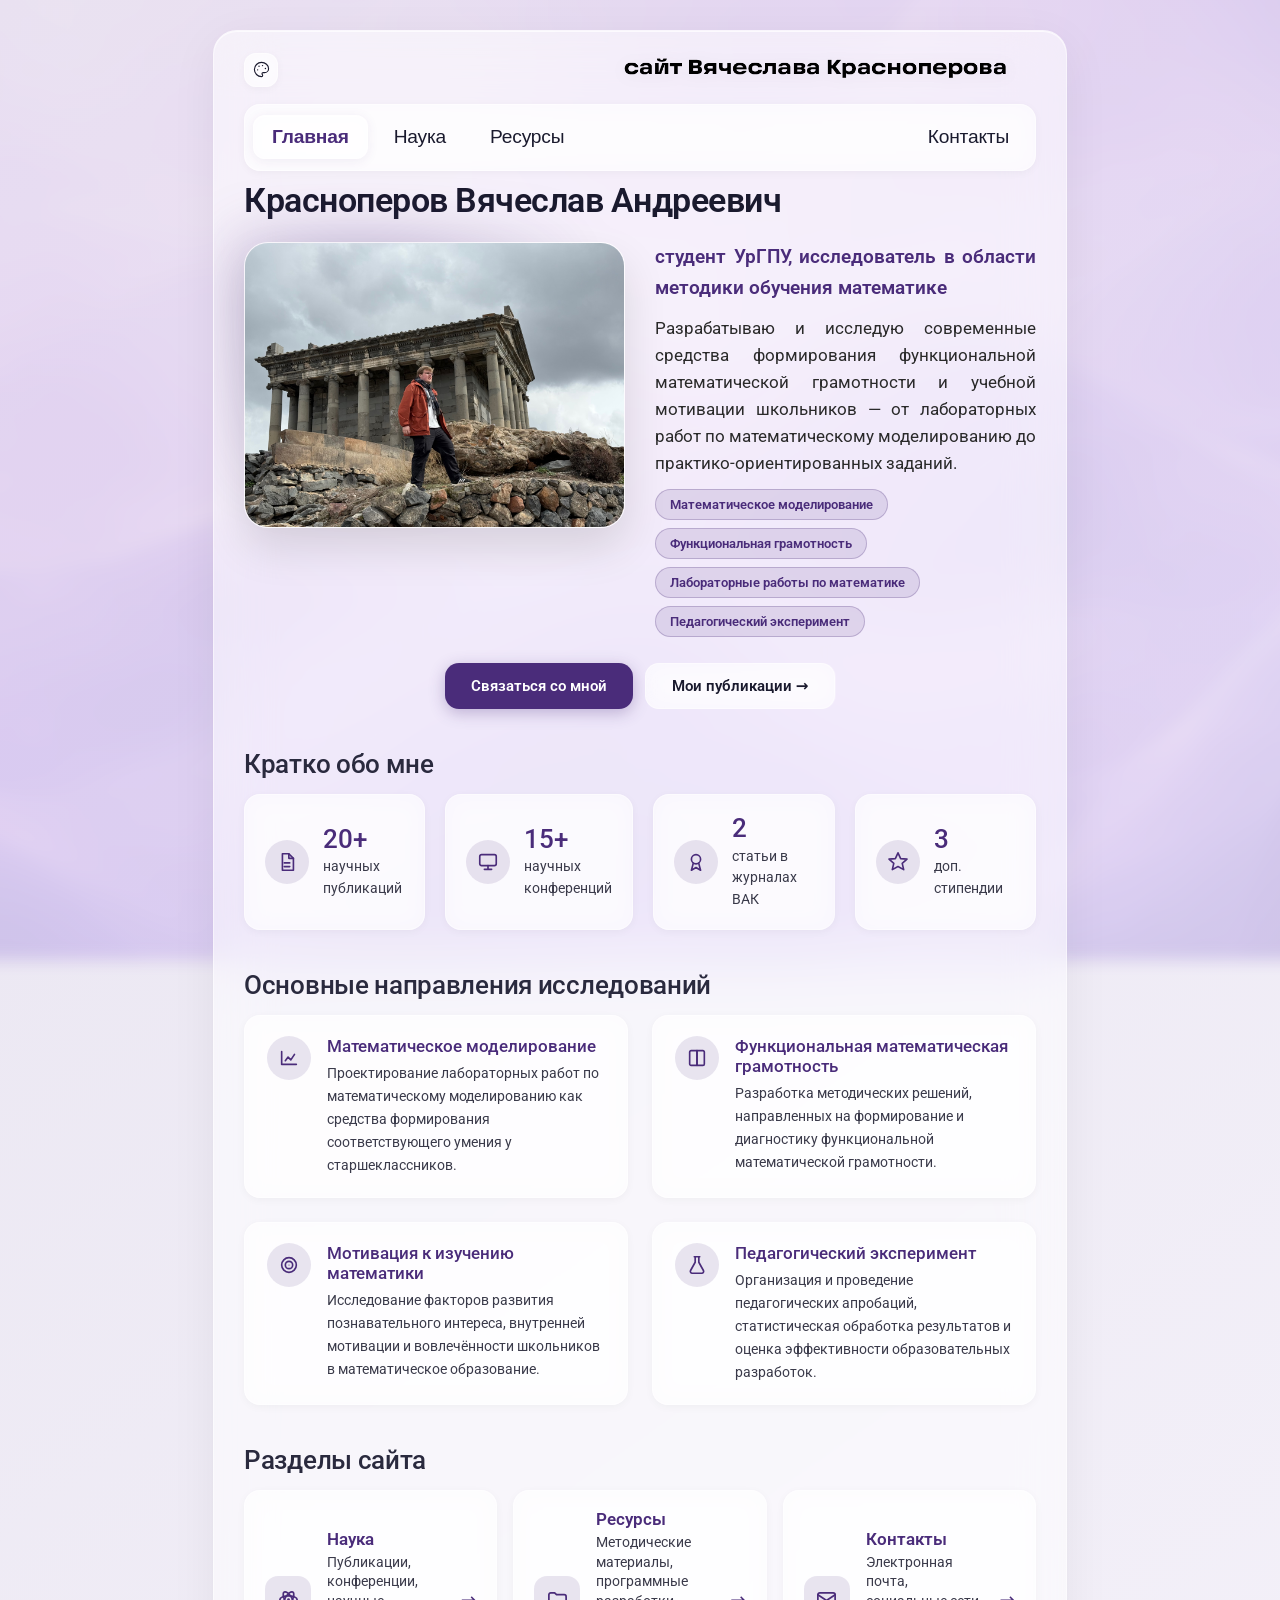
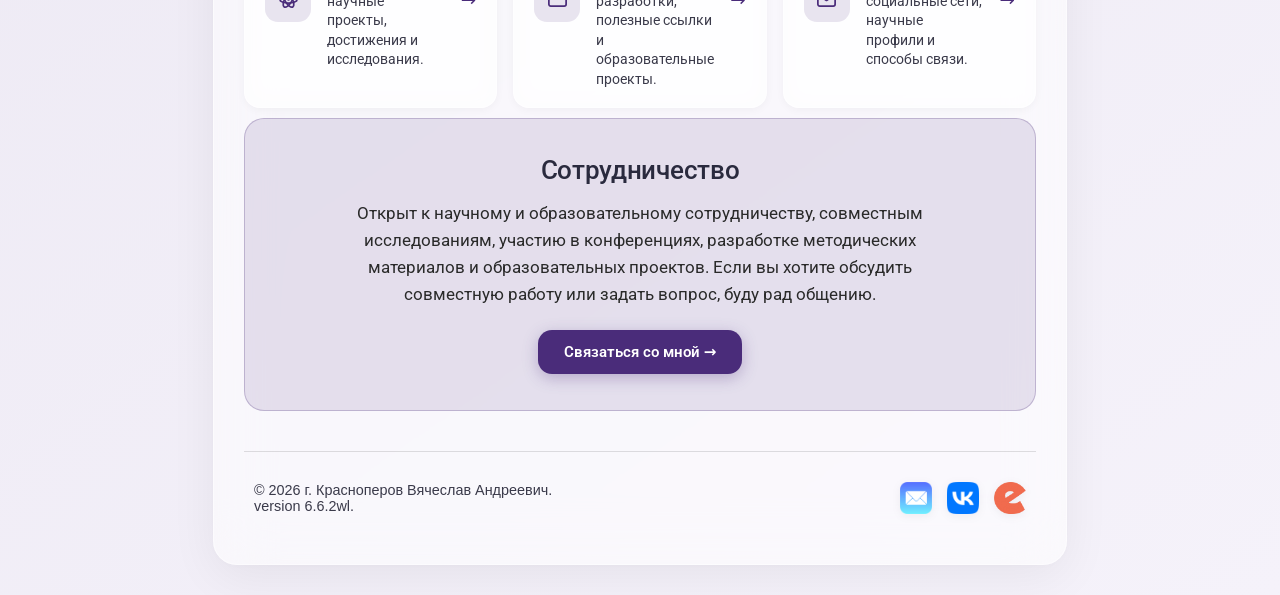
==== index.html @ c8840881 "v6.6.2wl. - realise" ====
<!DOCTYPE html>
<html lang="ru">
<script>
(function () {
    var color = localStorage.getItem('themeColor') || 'purple';
    var mode = localStorage.getItem('themeMode') || 'light';
    document.documentElement.classList.add('color-' + color);
    if (mode === 'dark') document.documentElement.classList.add('dark-theme');
})();
</script>
<head>
    <meta charset="utf-8">
    <meta name="viewport" content="width=device-width, initial-scale=1.0">
    <link rel="manifest" href="/manifest.json">
	<link rel="icon" href="assets/icons/favicon.ico" type="image/x-icon">
    <meta name="apple-mobile-web-app-capable" content="yes">
    <meta name="apple-mobile-web-app-status-bar-style" content="default">
    <meta name="apple-mobile-web-app-title" content="vk-uspu">
    <link rel="apple-touch-icon" href="assets/icons/apple-icon-180.png">
    <title>сайт Вячеслава Красноперова</title>
    <link href="https://fonts.googleapis.com/css2?family=Roboto:wght@400;700&display=swap" rel="stylesheet">
    <link rel="stylesheet" type="text/css" href="style.css" media="screen"/>
</head>
<body>

<div id="page">

    <header>
        <div class="header-top">
            <!-- ===== НОВЫЙ БЛОК theme-menu ===== -->
            <div class="theme-menu" id="themeMenu">
                <button type="button" class="theme-trigger" id="themeTrigger" aria-haspopup="true" aria-expanded="false" aria-label="Настройки темы оформления" title="Тема оформления">
                    <svg viewBox="0 0 24 24" fill="none" stroke="currentColor" stroke-width="1.6" stroke-linecap="round" stroke-linejoin="round">
                        <path d="M12 2C6.5 2 2 6.5 2 12s4.5 10 10 10c.926 0 1.648-.746 1.648-1.688 0-.437-.18-.835-.437-1.125-.29-.289-.438-.652-.438-1.125a1.64 1.64 0 0 1 1.668-1.668h1.996c3.051 0 5.555-2.503 5.555-5.554C21.965 6.012 17.461 2 12 2z"/>
                        <circle cx="13.5" cy="6.5" r="1" fill="currentColor" stroke="none"/>
                        <circle cx="17.5" cy="10.5" r="1" fill="currentColor" stroke="none"/>
                        <circle cx="8.5" cy="7.5" r="1" fill="currentColor" stroke="none"/>
                        <circle cx="6.5" cy="12.5" r="1" fill="currentColor" stroke="none"/>
                    </svg>
                </button>
                <div class="theme-panel" id="themePanel" role="group" aria-label="Выбор темы оформления">
                    <button type="button" class="theme-dot" data-color="purple" title="Фиолетовый" aria-label="Фиолетовый акцент"></button>
                    <button type="button" class="theme-dot" data-color="orange" title="Оранжевый" aria-label="Оранжевый акцент"></button>
                    <button type="button" class="theme-dot" data-color="ocean" title="Океан" aria-label="Акцент «Океан»"></button>
                    <button type="button" class="theme-dot" data-color="emerald" title="Изумруд" aria-label="Акцент «Изумруд»"></button>
                    <button type="button" class="theme-dot" data-color="rose" title="Роза" aria-label="Акцент «Роза»"></button>
                    <span class="theme-divider" aria-hidden="true"></span>
                    <button type="button" class="mode-toggle" id="modeToggle" title="Светлый / тёмный режим" aria-label="Переключить светлый или тёмный режим" aria-pressed="false">
                        <svg class="icon-sun" viewBox="0 0 24 24" fill="none" stroke="currentColor" stroke-width="2" stroke-linecap="round" stroke-linejoin="round"><circle cx="12" cy="12" r="4"/><path d="M12 2v2M12 20v2M4.93 4.93l1.41 1.41M17.66 17.66l1.41 1.41M2 12h2M20 12h2M6.34 17.66l-1.41 1.41M19.07 4.93l-1.41 1.41"/></svg>
                        <svg class="icon-moon" viewBox="0 0 24 24" fill="none" stroke="currentColor" stroke-width="2" stroke-linecap="round" stroke-linejoin="round"><path d="M21 12.79A9 9 0 1 1 11.21 3 7 7 0 0 0 21 12.79z"/></svg>
                    </button>
                </div>
            </div>
            <!-- ===== КОНЕЦ НОВОГО БЛОКА ===== -->
            <a href="index.html" class="logo">
                <img id="logo" src="assets/logos/logo-light.png" alt="сайт Вячеслава Красноперова">
            </a>
        </div>

        <nav aria-label="Основная навигация">
            <ul>
                <li class="active"><a href="index.html">Главная</a></li>
                <li><a href="science.html">Наука</a></li>
                <li><a href="resourses.html">Ресурсы</a></li>
                <li class="rght"><a href="contacts.html">Контакты</a></li>
            </ul>
        </nav>
    </header>

    <main id="content">

        <!-- ========== HERO ========== -->
        <section class="hero-section">
            <h1 class="hero-name">Красноперов Вячеслав Андреевич</h1>
            <div class="hero-image">
                <img src="assets/images/myphoto.jpg" alt="Вячеслав Красноперов" class="profile-photo"
                     width="1000" height="750" fetchpriority="high" decoding="async">
            </div>
            <div class="hero-info">
                <p class="hero-subtitle">
                    студент УрГПУ, исследователь в области методики обучения математике
                </p>
                <p>
                    Разрабатываю и исследую современные средства формирования
                    функциональной математической грамотности и учебной мотивации
                    школьников — от лабораторных работ по математическому
                    моделированию до практико-ориентированных заданий.
                </p>
                <div class="hero-tags">
                    <span class="hero-tag">Математическое моделирование</span>
                    <span class="hero-tag">Функциональная грамотность</span>
                    <span class="hero-tag">Лабораторные работы по математике</span>
                    <span class="hero-tag">Педагогический эксперимент</span>
                </div>
            </div>
            <div class="hero-cta">
                <a href="contacts.html" class="btn-primary">Связаться со мной</a>
                <a href="science.html" class="btn-secondary">Мои публикации →</a>
            </div>
        </section>

        <!-- ========== СТАТИСТИКА ========== -->
        <section>
            <h2>Кратко обо мне</h2>
            <div class="stats-grid">
                <div class="contact-card">
                    <div class="contact-info">
                        <span class="icon-badge" aria-hidden="true">
                            <svg viewBox="0 0 24 24" fill="none" stroke="currentColor" stroke-width="1.8" stroke-linecap="round" stroke-linejoin="round"><path d="M7 3h7l5 5v13H7z"/><path d="M14 3v5h5"/><path d="M9 13h6M9 17h6"/></svg>
                        </span>
                        <span class="stat-text">
                            <h3>20+</h3>
                            <p>научных публикаций</p>
                        </span>
                    </div>
                </div>
                <div class="contact-card">
                    <div class="contact-info">
                        <span class="icon-badge" aria-hidden="true">
                            <svg viewBox="0 0 24 24" fill="none" stroke="currentColor" stroke-width="1.8" stroke-linecap="round" stroke-linejoin="round"><rect x="3" y="4" width="18" height="12" rx="2"/><path d="M8 20h8M12 16v4"/></svg>
                        </span>
                        <span class="stat-text">
                            <h3>15+</h3>
                            <p>научных конференций</p>
                        </span>
                    </div>
                </div>
                <div class="contact-card">
                    <div class="contact-info">
                        <span class="icon-badge" aria-hidden="true">
                            <svg viewBox="0 0 24 24" fill="none" stroke="currentColor" stroke-width="1.8" stroke-linecap="round" stroke-linejoin="round"><circle cx="12" cy="9" r="5"/><path d="M9 13.5 7 21l5-3 5 3-2-7.5"/></svg>
                        </span>
                        <span class="stat-text">
                            <h3>2</h3>
                            <p>статьи в журналах ВАК</p>
                        </span>
                    </div>
                </div>
                <div class="contact-card">
                    <div class="contact-info">
                        <span class="icon-badge" aria-hidden="true">
                            <svg viewBox="0 0 24 24" fill="none" stroke="currentColor" stroke-width="1.8" stroke-linecap="round" stroke-linejoin="round"><path d="M12 2l2.9 6.3 6.9.6-5.2 4.6 1.6 6.8L12 16.9 5.8 20.3l1.6-6.8L2.2 8.9l6.9-.6z"/></svg>
                        </span>
                        <span class="stat-text">
                            <h3>3</h3>
                            <p>доп. стипендии</p>
                        </span>
                    </div>
                </div>
            </div>
        </section>

        <!-- ========== ИССЛЕДОВАНИЯ ========== -->
        <section>
            <h2>Основные направления исследований</h2>
            <div class="research-grid">
                <div class="contact-card">
                    <span class="icon-badge" aria-hidden="true">
                        <svg viewBox="0 0 24 24" fill="none" stroke="currentColor" stroke-width="1.8" stroke-linecap="round" stroke-linejoin="round"><path d="M4 19V5M4 19h16"/><path d="M8 15l3-4 3 3 4-6"/></svg>
                    </span>
                    <div class="contact-info">
                        <h3>Математическое моделирование</h3>
                        <p>
                            Проектирование лабораторных работ по математическому моделированию
                            как средства формирования соответствующего умения
                            у старшеклассников.
                        </p>
                    </div>
                </div>
                <div class="contact-card">
                    <span class="icon-badge" aria-hidden="true">
                        <svg viewBox="0 0 24 24" fill="none" stroke="currentColor" stroke-width="1.8" stroke-linecap="round" stroke-linejoin="round"><path d="M4 5.5C4 4.7 4.7 4 5.5 4H12v16H5.5A1.5 1.5 0 0 1 4 18.5z"/><path d="M20 5.5c0-.8-.7-1.5-1.5-1.5H12v16h6.5c.8 0 1.5-.7 1.5-1.5z"/></svg>
                    </span>
                    <div class="contact-info">
                        <h3>Функциональная математическая грамотность</h3>
                        <p>
                            Разработка методических решений,
                            направленных на формирование и диагностику
                            функциональной математической грамотности.
                        </p>
                    </div>
                </div>
                <div class="contact-card">
                    <span class="icon-badge" aria-hidden="true">
                        <svg viewBox="0 0 24 24" fill="none" stroke="currentColor" stroke-width="1.8" stroke-linecap="round" stroke-linejoin="round"><circle cx="12" cy="12" r="8"/><circle cx="12" cy="12" r="4"/><circle cx="12" cy="12" r="0.6" fill="currentColor" stroke="none"/></svg>
                    </span>
                    <div class="contact-info">
                        <h3>Мотивация к изучению математики</h3>
                        <p>
                            Исследование факторов развития познавательного интереса,
                            внутренней мотивации и вовлечённости школьников
                            в математическое образование.
                        </p>
                    </div>
                </div>
                <div class="contact-card">
                    <span class="icon-badge" aria-hidden="true">
                        <svg viewBox="0 0 24 24" fill="none" stroke="currentColor" stroke-width="1.8" stroke-linecap="round" stroke-linejoin="round"><path d="M9 3h6M10 3v6l-5 9a2 2 0 0 0 1.8 3h10.4a2 2 0 0 0 1.8-3l-5-9V3"/></svg>
                    </span>
                    <div class="contact-info">
                        <h3>Педагогический эксперимент</h3>
                        <p>
                            Организация и проведение педагогических апробаций,
                            статистическая обработка результатов
                            и оценка эффективности образовательных разработок.
                        </p>
                    </div>
                </div>
            </div>
        </section>

        <!-- ========== РАЗДЕЛЫ САЙТА ========== -->
        <section>
            <h2>Разделы сайта</h2>
            <div class="pages-grid">
                <a href="science.html" class="page-tile">
                    <span class="page-tile-icon" aria-hidden="true">
                        <svg viewBox="0 0 24 24" fill="none" stroke="currentColor" stroke-width="1.8" stroke-linecap="round" stroke-linejoin="round"><circle cx="12" cy="12" r="1.4" fill="currentColor" stroke="none"/><ellipse cx="12" cy="12" rx="9" ry="3.8"/><ellipse cx="12" cy="12" rx="9" ry="3.8" transform="rotate(60 12 12)"/><ellipse cx="12" cy="12" rx="9" ry="3.8" transform="rotate(120 12 12)"/></svg>
                    </span>
                    <span class="page-tile-text">
                        <span class="page-tile-title">Наука</span>
                        <span class="page-tile-desc">Публикации, конференции, научные проекты, достижения и исследования.</span>
                    </span>
                    <span class="page-tile-arrow" aria-hidden="true">→</span>
                </a>
                <a href="resourses.html" class="page-tile">
                    <span class="page-tile-icon" aria-hidden="true">
                        <svg viewBox="0 0 24 24" fill="none" stroke="currentColor" stroke-width="1.8" stroke-linecap="round" stroke-linejoin="round"><path d="M3 7a2 2 0 0 1 2-2h4l2 2h8a2 2 0 0 1 2 2v8a2 2 0 0 1-2 2H5a2 2 0 0 1-2-2z"/></svg>
                    </span>
                    <span class="page-tile-text">
                        <span class="page-tile-title">Ресурсы</span>
                        <span class="page-tile-desc">Методические материалы, программные разработки, полезные ссылки и образовательные проекты.</span>
                    </span>
                    <span class="page-tile-arrow" aria-hidden="true">→</span>
                </a>
                <a href="contacts.html" class="page-tile">
                    <span class="page-tile-icon" aria-hidden="true">
                        <svg viewBox="0 0 24 24" fill="none" stroke="currentColor" stroke-width="1.8" stroke-linecap="round" stroke-linejoin="round"><rect x="3" y="5" width="18" height="14" rx="2"/><path d="M3 7l9 6 9-6"/></svg>
                    </span>
                    <span class="page-tile-text">
                        <span class="page-tile-title">Контакты</span>
                        <span class="page-tile-desc">Электронная почта, социальные сети, научные профили и способы связи.</span>
                    </span>
                    <span class="page-tile-arrow" aria-hidden="true">→</span>
                </a>
            </div>
        </section>

        <!-- ========== СОТРУДНИЧЕСТВО ========== -->
        <section class="cta-band">
            <h2>Сотрудничество</h2>
            <p>
                Открыт к научному и образовательному сотрудничеству,
                совместным исследованиям, участию в конференциях,
                разработке методических материалов и образовательных проектов.
                Если вы хотите обсудить совместную работу или задать вопрос,
                буду рад общению.
            </p>
            <a href="contacts.html" class="btn-primary">Связаться со мной →</a>
        </section>

    </main>

    <footer>
        <div class="footer-content">
            <div class="copyright">
                © 2026 г. Красноперов Вячеслав Андреевич. <br>
				version 6.6.2wl.
            </div>
            <div class="social-links">
                <a href="mailto:vk.uspu@ya.ru" class="social-icon">
                    <img src="assets/logos/email-logo.png" alt="Email">
                </a>
                <a href="https://vk.com/gastin01" target="_blank" class="social-icon">
                    <img src="assets/logos/vk-logo.webp" alt="ВКонтакте">
                </a>
                <a href="https://elibrary.ru/author_profile.asp?authorid=1251425" target="_blank" class="social-icon">
                    <img src="assets/logos/elibrary-logo.png" alt="eLibrary">
                </a>
            </div>
        </div>
    </footer>

</div>

<script>
    if ('serviceWorker' in navigator) {
        navigator.serviceWorker.register('/sw.js');
    }
</script>

<script>
    // ===== ПЕРЕКЛЮЧЕНИЕ ТЕМЫ: цвет (5 акцентов) + режим (светлый/тёмный) =====
    (function() {
        const COLORS = ['purple', 'orange', 'ocean', 'emerald', 'rose'];

        const root = document.documentElement;
        const dots = document.querySelectorAll('.theme-dot');
        const modeToggle = document.getElementById('modeToggle');
        const logo = document.getElementById('logo');
        const menu = document.getElementById('themeMenu');
        const trigger = document.getElementById('themeTrigger');

        function applyColor(color) {
            if (!COLORS.includes(color)) color = 'purple';

            COLORS.forEach(c => root.classList.remove('color-' + c));
            root.classList.add('color-' + color);

            dots.forEach(dot => {
                const isActive = dot.dataset.color === color;
                dot.classList.toggle('active', isActive);
                dot.setAttribute('aria-pressed', isActive ? 'true' : 'false');
            });

            localStorage.setItem('themeColor', color);
        }

        function applyMode(mode) {
            const isDark = mode === 'dark';
            root.classList.toggle('dark-theme', isDark);

            if (modeToggle) {
                modeToggle.setAttribute('aria-pressed', isDark ? 'true' : 'false');
            }
            if (logo) {
                logo.src = isDark
    ? 'assets/logos/logo-dark.png'
    : 'assets/logos/logo-light.png';
            }

            localStorage.setItem('themeMode', mode);
        }

        const currentColor = localStorage.getItem('themeColor') || 'purple';
        const currentMode = localStorage.getItem('themeMode') || 'light';
        applyColor(currentColor);
        applyMode(currentMode);

        dots.forEach(dot => {
            dot.addEventListener('click', function() {
                applyColor(this.dataset.color);
            });
        });

        if (modeToggle) {
            modeToggle.addEventListener('click', function() {
                const isDark = root.classList.contains('dark-theme');
                applyMode(isDark ? 'light' : 'dark');
            });
        }

        // Открытие/закрытие меню тапом — на десктопе панель и так
        // раскрывается по наведению (см. CSS), это для сенсорных экранов
        if (menu && trigger) {
            trigger.addEventListener('click', function() {
                const isOpen = menu.classList.toggle('open');
                trigger.setAttribute('aria-expanded', isOpen ? 'true' : 'false');
            });

            document.addEventListener('click', function(e) {
                if (!menu.contains(e.target)) {
                    menu.classList.remove('open');
                    trigger.setAttribute('aria-expanded', 'false');
                }
            });

            // после выбора цвета или режима на тач-экране меню можно сразу закрыть
            menu.addEventListener('click', function(e) {
                if (e.target.closest('.theme-dot') || e.target.closest('.mode-toggle')) {
                    setTimeout(() => {
                        menu.classList.remove('open');
                        trigger.setAttribute('aria-expanded', 'false');
                    }, 150);
                }
            });
        }
    })();
</script>

</body>
</html>
---- style.css ----
/* ============================================================
   ПЕРЕМЕННЫЕ ТЕМЫ
   Архитектура: ЦВЕТ (акцент, класс html.color-*) и РЕЖИМ
   (светлый/тёмный, класс html.dark-theme) — два независимых
   переключателя. Любой цвет работает в обоих режимах:
   html.color-ocean            → Океан, светлый режим
   html.color-ocean.dark-theme → Океан, тёмный режим
   ============================================================ */

/* ---- база: светлый режим + нейтральные поверхности ---- */
:root {
    /* Фоны и поверхности (светлый режим) */
    --bg-body: linear-gradient(145deg, #e8e4f0, #f5f2fa);
    --bg-page: rgba(255, 255, 255, 0.55);
    --glass-white: rgba(255, 255, 255, 0.35);
    --glass-border: rgba(255, 255, 255, 0.45);
    --glass-shadow: 0 12px 48px rgba(0, 0, 0, 0.06), 0 2px 10px rgba(0, 0, 0, 0.02), inset 0 1px 0 rgba(255, 255, 255, 0.7);
	--card-bg: rgba(255,255,255,.55);
	--card-hover: rgba(255,255,255,.60);
	--table-row-hover: rgba(255,255,255,.42);
	--footer-border: rgba(0, 0, 0, 0.12);   /* тёмно-серая линия в светлой теме */

    /* Текст (светлый режим) */
    --text-primary: #1a1a2e;
    --text-secondary: #2a2a3e;
    --text-muted: #3a3a4a;
    --text-light: #2a2a2a;

    /* Тени (светлый режим) */
    --shadow-sm: 0 2px 8px rgba(0, 0, 0, 0.04);
    --shadow-md: 0 4px 20px rgba(0, 0, 0, 0.08);
    --shadow-lg: 0 8px 32px rgba(0, 0, 0, 0.12);

    /* Уведомления (светлый режим) */
    --notif-bg: rgba(255, 255, 255, 0.80);
    --notif-border: rgba(255, 255, 255, 0.50);
    --notif-text: #1a1a2e;
    --notif-text-muted: #3a3a4a;

    /* Кнопки (светлый режим) */
    --btn-bg: rgba(255, 255, 255, 0.20);
    --btn-border: rgba(255, 255, 255, 0.30);

    /* Цвет акцента по умолчанию (Фиолетовый, светлый режим) —
       перекрывается классами html.color-* ниже */
    --brand-color: #4a2c7a;
    --brand-color-rgb: 74, 44, 122;
    --brand-light: rgba(74, 44, 122, 0.12);
    --brand-hover: rgba(74, 44, 122, 0.20);
    --brand-border: rgba(74, 44, 122, 0.25);
    --btn-hover-bg: rgba(74, 44, 122, 0.12);

    /* ФОНОВЫЙ ПАТТЕРН — место под будущие изображения (см. описание
       в конце файла). Пока паттерна нет — просто обычный цвет/градиент,
       как и было. */
    --bg-pattern: none;
    --bg-pattern-opacity: 0;
}

/* ---- база: тёмный режим (поверхности, без цвета акцента —
   цвет теперь задаётся отдельно классами html.color-*.dark-theme) ---- */
html.dark-theme {
    --bg-body: linear-gradient(145deg, #2b2622, #40342c);
    --bg-page: rgba(28, 27, 30, 0.82);
    --glass-white: rgba(60, 58, 62, 0.55);
    --glass-border: rgba(255,255,255,.14);
    --glass-shadow: 0 12px 42px rgba(0,0,0,.45), 0 2px 10px rgba(0,0,0,.25), inset 0 1px 0 rgba(255,255,255,.05);
    --card-bg: rgba(255,255,255,.085);
    --card-hover: rgba(255,255,255,.15);
    --table-row-hover: rgba(255,255,255,.08);
    --text-primary: #f2ece5;
    --text-secondary: #ddd4ca;
    --text-muted: #b8aea5;
    --text-light: #e7dfd6;
    --shadow-sm: 0 2px 8px rgba(0,0,0,.28);
    --shadow-md: 0 4px 20px rgba(0,0,0,.35);
    --shadow-lg: 0 8px 32px rgba(0,0,0,.42);
    --notif-bg: rgba(42,38,34,.88);
    --notif-border: rgba(255,255,255,.14);
    --notif-text: #f2ece5;
    --notif-text-muted: #b8aea5;
    --btn-bg: rgba(255,255,255,.09);
    --btn-border: rgba(255,255,255,.14);
    /* цвет акцента по умолчанию для тёмного режима (Оранжевый) —
       перекрывается классами html.color-*.dark-theme ниже */
    --brand-color: #ff7514;
    --brand-color-rgb: 255,117,20;
    --brand-light: rgba(255,117,20,.12);
    --brand-hover: rgba(255,117,20,.22);
    --brand-border: rgba(255,117,20,.28);
    --btn-hover-bg: rgba(255,117,20,.20);

    /* ФОНОВЫЙ ПАТТЕРН ДЛЯ ТЁМНОГО РЕЖИМА — отдельная картинка на случай,
       если тёмный вариант паттерна должен отличаться от светлого
       (см. инструкцию в конце файла). Пока файла нет — просто фон. */
    --bg-pattern: none;
    --bg-pattern-opacity: 0;
}

/* ============================================================
   ЦВЕТА АКЦЕНТА — каждый работает и в светлом, и в тёмном режиме.
   Для тёмного режима берётся более яркий/светлый оттенок того же
   цвета (иначе он теряется на тёмном фоне), для светлого — более
   глубокий/приглушённый (иначе теряется на светлом фоне).
   ============================================================ */

/* ---- Фиолетовый ---- */
html.color-purple {
    --brand-color: #4a2c7a;
    --brand-color-rgb: 74, 44, 122;
    --brand-light: rgba(74, 44, 122, 0.12);
    --brand-hover: rgba(74, 44, 122, 0.20);
    --brand-border: rgba(74, 44, 122, 0.25);
    --btn-hover-bg: rgba(74, 44, 122, 0.12);
    --bg-body: linear-gradient(145deg, #e8e4f0, #f5f2fa);
	--bg-pattern: url('assets/patterns/pattern-purple.jpg');
    --bg-pattern-opacity: 0.2;
	}
html.color-purple.dark-theme {
    --brand-color: #a78bfa;
    --brand-color-rgb: 167, 139, 250;
    --brand-light: rgba(167, 139, 250, 0.14);
    --brand-hover: rgba(167, 139, 250, 0.24);
    --brand-border: rgba(167, 139, 250, 0.30);
    --btn-hover-bg: rgba(167, 139, 250, 0.18);
    --bg-body: linear-gradient(145deg, #221c2e, #332a44);
}

/* ---- Оранжевый ---- */
html.color-orange {
    --brand-color: #c1560a;
    --brand-color-rgb: 193, 86, 10;
    --brand-light: rgba(193, 86, 10, 0.12);
    --brand-hover: rgba(193, 86, 10, 0.20);
    --brand-border: rgba(193, 86, 10, 0.25);
    --btn-hover-bg: rgba(193, 86, 10, 0.12);
    --bg-body: linear-gradient(145deg, #f5e6d8, #fbf3ea);
	--bg-pattern: url('assets/patterns/pattern-orange.jpg');
    --bg-pattern-opacity: 0.4;
}
html.color-orange.dark-theme {
    --brand-color: #ff7514;
    --brand-color-rgb: 255, 117, 20;
    --brand-light: rgba(255, 117, 20, 0.12);
    --brand-hover: rgba(255, 117, 20, 0.22);
    --brand-border: rgba(255, 117, 20, 0.28);
    --btn-hover-bg: rgba(255, 117, 20, 0.20);
    --bg-body: linear-gradient(145deg, #2b2622, #40342c);
}

/* ---- Океан (сине-бирюзовый) ---- */
html.color-ocean {
    --brand-color: #146c94;
    --brand-color-rgb: 20, 108, 148;
    --brand-light: rgba(20, 108, 148, 0.12);
    --brand-hover: rgba(20, 108, 148, 0.20);
    --brand-border: rgba(20, 108, 148, 0.25);
    --btn-hover-bg: rgba(20, 108, 148, 0.12);
    --bg-body: linear-gradient(145deg, #dbe9f0, #eef6f9);
	--bg-pattern: url('assets/patterns/pattern-ocean.jpg');
    --bg-pattern-opacity: 0.3;
	}
html.color-ocean.dark-theme {
    --brand-color: #5ec8e8;
    --brand-color-rgb: 94, 200, 232;
    --brand-light: rgba(94, 200, 232, 0.14);
    --brand-hover: rgba(94, 200, 232, 0.24);
    --brand-border: rgba(94, 200, 232, 0.30);
    --btn-hover-bg: rgba(94, 200, 232, 0.18);
    --bg-body: linear-gradient(145deg, #16232c, #1f3541);
}

/* ---- Изумруд (зелёный) ---- */
html.color-emerald {
    --brand-color: #1c7c54;
    --brand-color-rgb: 28, 124, 84;
    --brand-light: rgba(28, 124, 84, 0.12);
    --brand-hover: rgba(28, 124, 84, 0.20);
    --brand-border: rgba(28, 124, 84, 0.25);
    --btn-hover-bg: rgba(28, 124, 84, 0.12);
    --bg-body: linear-gradient(145deg, #dcf0e4, #eef9f2);
	--bg-pattern: url('assets/patterns/pattern-emerald.jpg');
    --bg-pattern-opacity: 0.5;
	}
html.color-emerald.dark-theme {
    --brand-color: #4fd48a;
    --brand-color-rgb: 79, 212, 138;
    --brand-light: rgba(79, 212, 138, 0.14);
    --brand-hover: rgba(79, 212, 138, 0.24);
    --brand-border: rgba(79, 212, 138, 0.30);
    --btn-hover-bg: rgba(79, 212, 138, 0.18);
    --bg-body: linear-gradient(145deg, #16241d, #1f3527);
}

/* ---- Роза (бордово-розовый) ---- */
html.color-rose {
    --brand-color: #b0335c;
    --brand-color-rgb: 176, 51, 92;
    --brand-light: rgba(176, 51, 92, 0.12);
    --brand-hover: rgba(176, 51, 92, 0.20);
    --brand-border: rgba(176, 51, 92, 0.25);
    --btn-hover-bg: rgba(176, 51, 92, 0.12);
    --bg-body: linear-gradient(145deg, #f3dde6, #faeef2);
	--bg-pattern: url('assets/patterns/pattern-rose.jpg');
    --bg-pattern-opacity: 0.4;
	}
html.color-rose.dark-theme {
    --brand-color: #f2789a;
    --brand-color-rgb: 242, 120, 154;
    --brand-light: rgba(242, 120, 154, 0.14);
    --brand-hover: rgba(242, 120, 154, 0.24);
    --brand-border: rgba(242, 120, 154, 0.30);
    --btn-hover-bg: rgba(242, 120, 154, 0.18);
    --bg-body: linear-gradient(145deg, #2a1c24, #3d2733);
}

/* ============================================================
   ОБЩИЕ СБРОСЫ И БАЗОВЫЕ СТИЛИ
   ============================================================ */
* {
    margin: 0;
    padding: 0;
    box-sizing: border-box;
    -webkit-tap-highlight-color: transparent;
}

html {
    -webkit-text-size-adjust: 100%;
    text-size-adjust: 100%;
}

html, body {
    overflow-x: hidden;
    max-width: 100%;
}

img, svg {
    max-width: 100%;
    height: auto;
}

a, button, input, select {
    touch-action: manipulation;
}

body {
    min-height: 100vh;
    display: flex;
    justify-content: center;
    align-items: flex-start;
    padding: 30px;
    padding-left: max(30px, env(safe-area-inset-left));
    padding-right: max(30px, env(safe-area-inset-right));
    padding-bottom: max(30px, env(safe-area-inset-bottom));
    background: var(--bg-body);
    font-family: 'Segoe UI', Roboto, system-ui, -apple-system, sans-serif;
    color: var(--text-primary);
    position: relative;
    transition: background 0.3s ease, color 0.3s ease;
}

/* ============================================================
   МЕСТО ПОД РАЗМЫТЫЕ ФОНОВЫЕ ПАТТЕРНЫ
   Пока файлов нет — --bg-pattern: none и opacity: 0, поэтому виден
   только обычный градиент var(--bg-body), как сейчас. Как только
   появятся картинки — см. инструкцию и рекомендуемое разрешение
   в самом низу этого файла.
   ============================================================ */
body::before {
    content: "";
    position: fixed;
    inset: -60px;                 /* больше вьюпорта, чтобы блюр не оставлял жёсткий край */
    z-index: -1;
    background-image: var(--bg-pattern);
    background-size: cover;
    background-position: center;
    background-repeat: no-repeat;
    filter: blur(8px);        /* было 18px, до этого 40px — по вашей просьбе ещё резче */
    opacity: var(--bg-pattern-opacity);
    transition: opacity 0.4s ease;
    pointer-events: none;
}

/* На тач-устройствах без реального ховера убираем "залипающие"
   hover-эффекты (transform/scale), которые остаются висеть после тапа */
@media (hover: none) {
    .achievements-list li:hover,
    .numbered-list li:hover,
    .achievements-list ul li:hover,
    .contact-item:hover,
    .contact-card:hover,
    .stats-grid .contact-card:hover,
    .research-grid .contact-card:hover,
    .page-tile:hover,
    .btn-primary:hover,
    .btn-secondary:hover {
        transform: none !important;
    }
}

/* ============================================================
   ОСНОВНОЙ КОНТЕЙНЕР
   ============================================================ */
#page {
    width: 70%;
    max-width: 1200px;
    margin: 0 auto;
    background: var(--bg-page);
    backdrop-filter: blur(28px) saturate(1.1);
    -webkit-backdrop-filter: blur(28px) saturate(1.1);
    border-radius: 24px;
    border: 1px solid var(--glass-border);
    box-shadow: var(--glass-shadow);
    padding: 0 30px 30px 30px;
    transition: all 0.3s ease;
    overflow: hidden;
}

/* ============================================================
   ШАПКА И ПЕРЕКЛЮЧАТЕЛЬ ТЕМЫ
   ============================================================ */
header {
    background: transparent;
    padding: 10px 0 0 0;
}

.header-top {
    display: flex;
    justify-content: space-between;
    align-items: center;
    margin-bottom: 10px;
}

.logo {
    display: block;
    padding: 10px 0;
    background: transparent;
}

.logo img {
    width: 400px;
    height: auto;
    margin-right: 20px;
    filter: drop-shadow(0 2px 8px rgba(0,0,0,0.05));
    transition: filter 0.3s ease;
}

.dark-theme .logo img {
    filter: drop-shadow(0 2px 8px rgba(0,0,0,0.3));
}

/* ===== ПЕРЕКЛЮЧАТЕЛЬ ТЕМЫ: раскрывающееся меню =====
   Кнопка-триггер всегда на виду; панель с точками цвета и
   режимом появляется по наведению (десктоп) или по тапу
   (сенсорные экраны — открытие/закрытие через класс .open,
   см. JS) и скрывается, когда курсор/фокус уходит. */
.theme-menu {
    position: relative;
    /* фиксированный размер по кнопке — соседние элементы (лого) не должны
       "прыгать", когда панель раскрывается поверх кнопки */
    width: 34px;
    height: 34px;
    flex-shrink: 0;
}

.theme-trigger {
    -webkit-appearance: none;
    appearance: none;
    position: absolute;
    top: 0;
    left: 0;
    z-index: 2;
    overflow: hidden;
    width: 34px;
    height: 34px;
    border-radius: 12px;                 /* как у элементов сайта — не "таблетка" */
    border: 1px solid var(--glass-border);
    background: var(--card-bg);
    backdrop-filter: blur(12px) saturate(1.1);
    -webkit-backdrop-filter: blur(12px) saturate(1.1);
    box-shadow: var(--shadow-sm);
    color: var(--text-primary);
    display: flex;
    align-items: center;
    justify-content: center;
    padding: 0;
    margin: 0;
    cursor: pointer;
    transition: background 0.25s ease, box-shadow 0.2s ease, opacity 0.15s ease;
}

.theme-trigger svg {
    position: relative;
    z-index: 1;
    width: 17px;
    height: 17px;
}

.theme-trigger:hover {
    background: var(--brand-light);
    box-shadow: 0 4px 14px rgba(var(--brand-color-rgb), 0.18);
}

.theme-trigger:focus-visible {
    outline: 2px solid var(--text-primary);
    outline-offset: 2px;
}

/* при раскрытии панели кнопка прячется — панель появляется как бы
   "вместо" неё, разворачиваясь вбок (вправо), а не выпадая вниз */
.theme-menu:hover .theme-trigger,
.theme-menu:focus-within .theme-trigger,
.theme-menu.open .theme-trigger {
    opacity: 0;
    pointer-events: none;
}

.theme-panel {
    position: absolute;
    top: 0;
    left: 0;
    display: flex;
    align-items: center;
    gap: 7px;
    background: var(--card-bg);
    backdrop-filter: blur(16px) saturate(1.2);
    -webkit-backdrop-filter: blur(16px) saturate(1.2);
    border: 1px solid var(--glass-border);
    border-radius: 16px;                 /* тот же радиус, что у nav/карточек */
    padding: 8px 10px;
    box-shadow: var(--shadow-md);
    z-index: 50;
    opacity: 0;
    visibility: hidden;
    transform-origin: left center;
    transform: scaleX(0.6);
    transition: opacity 0.2s ease, transform 0.22s cubic-bezier(0.2, 0.8, 0.3, 1), visibility 0.2s;
}

.theme-menu:hover .theme-panel,
.theme-menu:focus-within .theme-panel,
.theme-menu.open .theme-panel {
    opacity: 1;
    visibility: visible;
    transform: scaleX(1);
}

.theme-dot {
    -webkit-appearance: none;
    appearance: none;
    position: relative;
    overflow: hidden;
    width: 20px;
    height: 20px;
    border-radius: 50%;
    border: 2px solid rgba(255, 255, 255, 0.6);
    box-shadow: 0 2px 5px rgba(0, 0, 0, 0.18);
    padding: 0;
    margin: 0;
    cursor: pointer;
    flex-shrink: 0;
    transition: transform 0.2s ease, border-color 0.2s ease;
}

/* стеклянный блик поверх заливки — тот же приём Liquid Glass,
   что и на остальных поверхностях сайта */
.theme-dot::after {
    content: "";
    position: absolute;
    inset: 0;
    background: linear-gradient(135deg, rgba(255, 255, 255, 0.65) 0%, rgba(255, 255, 255, 0.08) 45%, rgba(0, 0, 0, 0.12) 100%);
    pointer-events: none;
}

.theme-dot:hover {
    transform: scale(1.18);
}

.theme-dot:focus-visible {
    outline: 2px solid var(--text-primary);
    outline-offset: 2px;
}

.theme-dot.active {
    border-color: var(--text-primary);
    transform: scale(1.15);
}

/* точки красятся в "дневной" (светлый) оттенок цвета — это цвет выбора,
   а не текущий активный акцент, поэтому не зависит от режима */
.theme-dot[data-color="purple"]  { background: #4a2c7a; }
.theme-dot[data-color="orange"]  { background: #c1560a; }
.theme-dot[data-color="ocean"]   { background: #146c94; }
.theme-dot[data-color="emerald"] { background: #1c7c54; }
.theme-dot[data-color="rose"]    { background: #b0335c; }

/* разделитель между цветами и переключателем режима */
.theme-divider {
    width: 1px;
    height: 18px;
    background: var(--glass-border);
    margin: 0 1px;
    flex-shrink: 0;
}

/* кнопка светлый/тёмный режим — рядом с точками цвета */
.mode-toggle {
    -webkit-appearance: none;
    appearance: none;
    position: relative;
    overflow: hidden;
    width: 26px;
    height: 26px;
    border-radius: 50%;
    border: 1px solid var(--btn-border);
    background: var(--card-bg);
    color: var(--text-primary);
    display: flex;
    align-items: center;
    justify-content: center;
    padding: 0;
    margin: 0;
    cursor: pointer;
    flex-shrink: 0;
    transition: transform 0.2s ease, background 0.2s ease;
}

.mode-toggle::after {
    content: "";
    position: absolute;
    inset: 0;
    background: linear-gradient(135deg, rgba(255, 255, 255, 0.5) 0%, rgba(255, 255, 255, 0.04) 50%, rgba(0, 0, 0, 0.08) 100%);
    pointer-events: none;
}

.mode-toggle:hover {
    transform: scale(1.1);
}

.mode-toggle:focus-visible {
    outline: 2px solid var(--text-primary);
    outline-offset: 2px;
}

.mode-toggle svg {
    position: relative;
    z-index: 1;
    width: 14px;
    height: 14px;
}

/* по умолчанию (светлый режим) показываем "луну" — намёк, во что переключит клик */
.mode-toggle .icon-sun  { display: none; }
.mode-toggle .icon-moon { display: block; }

/* в тёмном режиме — наоборот, показываем "солнце" */
html.dark-theme .mode-toggle .icon-sun  { display: block; }
html.dark-theme .mode-toggle .icon-moon { display: none; }

/* ============================================================
   НАВИГАЦИЯ
   ============================================================ */
nav {
    clear: both;
    margin-top: -5px;
    background: var(--card-bg);
    backdrop-filter: blur(12px) saturate(1.1);
    -webkit-backdrop-filter: blur(12px) saturate(1.1);
    border-radius: 16px;
    border: 1px solid var(--glass-border);
    box-shadow: var(--shadow-sm);
    padding: 0 8px;
}

nav ul {
    list-style: none;
    margin: 0;
    padding: 0;
    height: 65px;
    display: flex;
    align-items: center;
    gap: 8px;
}

nav li {
    margin: 0;
    font-family: 'Segoe UI', Arial, sans-serif;
    font-weight: 500;
}

nav li.rght {
    margin-left: auto !important;
}

nav li a {
    display: inline-block;
    padding: 10px 18px;
    text-decoration: none;
    color: var(--text-primary);
    background: transparent;
    border-radius: 12px;
    font-weight: 500;
    transition: all 0.25s ease;
    font-size: 1.2rem;
    letter-spacing: -0.2px;
}

nav li a:hover {
    background: var(--brand-light);
    backdrop-filter: blur(4px);
    -webkit-backdrop-filter: blur(4px);
    color: var(--brand-color);
    box-shadow: 0 2px 8px rgba(var(--brand-color-rgb), 0.06);
}

nav li.active a {
    background: rgba(255, 255, 255, 0.25);
    backdrop-filter: blur(10px);
    -webkit-backdrop-filter: blur(10px);
    color: var(--brand-color);
    border: 1px solid rgba(255, 255, 255, 0.45);
    box-shadow: 0 2px 12px rgba(var(--brand-color-rgb), 0.08), inset 0 1px 0 rgba(255, 255, 255, 0.6);
    font-weight: 600;
}

.dark-theme nav li.active a {
    background: rgba(255, 255, 255, 0.06);
    border-color: rgba(255, 255, 255, 0.08);
    box-shadow: 0 2px 8px rgba(0, 0, 0, 0.2), inset 0 1px 0 rgba(255, 255, 255, 0.03);
    color: var(--brand-color);
    font-weight: 600;
}

nav li.active a:hover {
    background: rgba(255, 255, 255, 0.35);
    backdrop-filter: blur(14px);
    -webkit-backdrop-filter: blur(14px);
    box-shadow: 0 2px 16px rgba(var(--brand-color-rgb), 0.12);
}

.dark-theme nav li.active a:hover {
    background: rgba(255, 255, 255, 0.10);
    box-shadow: 0 2px 12px rgba(0, 0, 0, 0.3);
}

/* ============================================================
   КОНТЕНТ (общие стили)
   ============================================================ */
#content {
    padding: 10px 0 0 0;
}

main h1 {
    font-size: 2rem;
    margin: 20px 0 15px;
    color: var(--text-primary);
    font-weight: 600;
    letter-spacing: -0.5px;
}

main h2 {
    font-size: 1.6rem;
    margin: 30px 0 15px;
    color: var(--text-secondary);
    font-weight: 500;
    letter-spacing: -0.3px;
}

main h3 {
    font-size: 1.3rem;
    margin: 25px 0 10px;
    color: var(--text-secondary);
    font-weight: 500;
    text-align: left;
}

main p {
    margin: 0 0 15px;
    text-align: justify;
    line-height: 1.6;
    font-size: 1.05rem;
    color: var(--text-light);
}

main a {
    color: var(--brand-color);
    text-decoration: none;
    border-bottom: 1px dashed rgba(var(--brand-color-rgb), 0.3);
    transition: all 0.2s ease;
}

main a:hover {
    color: color-mix(in srgb, var(--brand-color) 80%, black);
    border-bottom-style: solid;
    border-color: var(--brand-color);
}

.dark-theme main a:hover {
    color: color-mix(in srgb, var(--brand-color) 80%, white);
}

/* ============================================================
   ФОТОГРАФИЯ ПРОФИЛЯ (общая, но используется в hero)
   ============================================================ */
.profile-photo {
    float: left;
    width: 40%;
    height: auto;
    margin: 0 20px 15px 0;
    border-radius: 16px;
    box-shadow: 0 8px 24px rgba(0, 0, 0, 0.08);
    border: 1px solid rgba(255, 255, 255, 0.4);
    transition: border-color 0.3s ease;
}

.dark-theme .profile-photo {
    border-color: rgba(255, 255, 255, 0.1);
    box-shadow: 0 8px 24px rgba(0, 0, 0, 0.3);
}

/* ============================================================
   СПИСКИ (достижения)
   ============================================================ */
.achievements-list,
.numbered-list {
    list-style: none;
    padding: 0;
    margin: 25px 0;
}

.achievements-list li,
.numbered-list li {
    padding: 16px 20px 16px 55px;
    margin-bottom: 12px;
    background: var(--card-bg);
    backdrop-filter: blur(8px);
    -webkit-backdrop-filter: blur(8px);
    border-radius: 14px;
    border: 1px solid var(--glass-border);
    box-shadow: var(--shadow-sm);
    font-size: 1rem;
    color: var(--text-primary);
    position: relative;
    transition: all 0.25s ease;
}

.achievements-list li:hover,
.numbered-list li:hover {
    transform: translateX(6px);
    background: var(--card-hover);
    box-shadow: 0 6px 20px rgba(var(--brand-color-rgb), 0.08);
    border-color: rgba(var(--brand-color-rgb), 0.20);
}

.dark-theme .achievements-list li:hover,
.dark-theme .numbered-list li:hover {
    box-shadow: 0 6px 20px rgba(0, 0, 0, 0.3);
}

.achievements-list li::before {
    content: "✓";
    position: absolute;
    left: 18px;
    top: 50%;
    transform: translateY(-50%);
    width: 24px;
    height: 24px;
    background: var(--brand-light);
    backdrop-filter: blur(4px);
    color: var(--brand-color);
    font-size: 14px;
    font-weight: bold;
    border-radius: 50%;
    display: flex;
    align-items: center;
    justify-content: center;
    border: 1px solid rgba(var(--brand-color-rgb), 0.2);
}

.numbered-list li::before {
    content: counter(list-counter);
    position: absolute;
    left: 18px;
    top: 18px;
    transform: none;
    width: 24px;
    height: 24px;
    background: var(--brand-light);
    backdrop-filter: blur(4px);
    color: var(--brand-color);
    font-size: 13px;
    font-weight: bold;
    border-radius: 50%;
    display: flex;
    align-items: center;
    justify-content: center;
    border: 1px solid rgba(var(--brand-color-rgb), 0.2);
    pointer-events: none;
}

.numbered-list {
    counter-reset: list-counter;
}
.numbered-list li {
    counter-increment: list-counter;
}

.achievements-list ul {
    list-style: none;
    padding-left: 0;
    margin: 15px 0 5px 0;
}

.achievements-list ul li {
    padding: 10px 15px 10px 40px;
    margin-bottom: 6px;
    background: rgba(255, 255, 255, 0.20);
    backdrop-filter: blur(4px);
    border-radius: 10px;
    border-left: 3px solid rgba(var(--brand-color-rgb), 0.3);
    font-size: 0.95rem;
    color: var(--text-light);
    box-shadow: none;
    position: relative;
    transform: none !important;
}

.dark-theme .achievements-list ul li {
    background: rgba(255, 255, 255, 0.05);
    border-left-color: rgba(var(--brand-color-rgb), 0.5);
}

.achievements-list ul li::before {
    content: "•";
    position: absolute;
    left: 16px;
    top: 50%;
    transform: translateY(-50%);
    width: auto;
    height: auto;
    background: transparent;
    color: var(--brand-color);
    font-size: 20px;
    border-radius: 0;
    display: block;
    border: none;
}

.achievements-list ul li:hover {
    background: rgba(255, 255, 255, 0.35);
    transform: translateX(4px) !important;
    border-left-color: var(--brand-color);
}

.dark-theme .achievements-list ul li:hover {
    background: rgba(255, 255, 255, 0.1);
}

/* ============================================================
   КОНТАКТЫ и РЕСУРСЫ
   ============================================================ */
.contacts-container {
    display: grid;
    grid-template-columns: 1fr 1fr;
    gap: 20px;
    max-width: 100%;
    margin: 30px 0;
}

/* плитка: слева — иконка на фирменном фоне на всю высоту плитки,
   справа — название сверху и кнопка-ссылка под ним.
   Ограничено .contacts-container, чтобы не задеть .contact-card
   в блоках "Кратко обо мне"/"Направления"/"Разделы" на главной —
   у них та же CSS-классовая "рубашка", но другая внутренняя структура. */
.contacts-container .contact-item,
.contacts-container .contact-card {
    display: flex;
    align-items: stretch;
    padding: 0;
    overflow: hidden;          /* обрезает панель иконки по скруглению плитки */
    background: var(--card-bg);
    backdrop-filter: blur(12px);
    -webkit-backdrop-filter: blur(12px);
    border-radius: 16px;
    border: 1px solid var(--glass-border);
    box-shadow: var(--shadow-sm);
    transition: all 0.3s ease;
    margin-bottom: 0;
}

.contacts-container .contact-item:hover,
.contacts-container .contact-card:hover {
    transform: translateY(-4px) scale(1.01);
    background: var(--card-hover);
    box-shadow: 0 12px 32px rgba(var(--brand-color-rgb), 0.08);
    border-color: rgba(var(--brand-color-rgb), 0.20);
}

.dark-theme .contacts-container .contact-item:hover,
.dark-theme .contacts-container .contact-card:hover {
    box-shadow: 0 12px 32px rgba(0, 0, 0, 0.3);
}

/* панель иконки — во всю высоту плитки, фирменный фон, иконка с небольшим
   отступом от края панели */
.contact-icon {
    width: 96px;
    flex-shrink: 0;
    display: flex;
    align-items: center;
    justify-content: center;
    background: var(--brand-light);
    border-radius: 0;
    padding: 16px;
    border: none;
    border-right: 1px solid rgba(var(--brand-color-rgb), 0.15);
}

.contact-icon img {
    width: 100%;
    max-width: 44px;
    height: auto;
    max-height: 44px;
    object-fit: contain;
}

/* .contact-info переиспользуется и в блоках "Кратко обо мне"/"Направления"/
   "Разделы" на главной (там своя структура h3+p без иконки) — поэтому
   новую раскладку "текст + кнопка" ограничиваем .contacts-container */
.contacts-container .contact-info {
    flex: 1;
    display: flex;
    flex-direction: column;
    align-items: center;        /* заголовок и кнопка — по центру блока */
    justify-content: center;
    text-align: center;
    gap: 10px;
    padding: 16px 20px;
    min-width: 0;               /* чтобы длинные ссылки корректно переносились */
}

.contacts-container .contact-info h3 {
    margin: 0;
    font-size: 1.1rem;
    color: var(--text-primary);
    font-weight: 500;
    text-align: center;
}

/* ссылка — кнопка под названием, а не подчёркнутый текст в строку.
   (раньше здесь был нужен #content для приоритета над общим "a" —
   сейчас это уже не обязательно, т.к. базовые main h1/h2/h3/p/a
   переведены на низкую специфичность, но оставляем для надёжности) */
#content .contacts-container .contact-info a {
    display: inline-flex;
    align-self: center;
    align-items: center;
    gap: 6px;
    margin: 0;
    padding: 7px 16px;
    font-size: 0.92rem;
    font-weight: 500;
    color: var(--brand-color);
    background: var(--brand-light);
    border: 1px solid rgba(var(--brand-color-rgb), 0.18);
    border-radius: 20px;
    text-decoration: none;
    max-width: 100%;
    word-break: break-word;
    transition: all 0.2s ease;
}

#content .contacts-container .contact-info a::after {
    content: "→";
    flex-shrink: 0;
    transition: transform 0.2s ease;
}

/* светлая тема: фон кнопки становится фирменным — текст должен посветлеть,
   иначе фиолетовый на фиолетовом сливается */
#content .contacts-container .contact-info a:hover {
    background: var(--brand-color);
    border-color: var(--brand-color);
    color: #fff;
}

#content .contacts-container .contact-info a:hover::after {
    transform: translateX(3px);
}

/* тёмная тема: фон кнопки при наведении — фирменный оранжевый,
   белый текст на нём читается хуже — делаем текст тёмным */
.dark-theme #content .contacts-container .contact-info a:hover {
    color: #241d17;
}

.contacts-list-vertical {
    display: flex;
    flex-direction: column;
    gap: 20px;
    max-width: 800px;
    margin: 30px auto;
}

/* ============================================================
   ПОДВАЛ
   ============================================================ */
footer {
    clear: both;
    margin-top: 40px;
    padding: 20px 0 10px;
    border-top: 1px solid var(--footer-border);  /* используем новую переменную */
    background: transparent;
    color: var(--text-muted);
}

.footer-content {
    width: 100%;
    margin: 0 auto;
    display: flex;
    justify-content: space-between;
    align-items: center;
}

.copyright {
    font-family: 'Segoe UI', Arial, sans-serif;
    color: var(--text-muted);
    padding: 10px;
    font-size: 0.9rem;
}

.social-links {
    display: flex;
    gap: 15px;
    padding-right: 10px;
}

.social-icon img {
    width: 32px;
    height: 32px;
    display: block;
    transition: opacity 0.3s ease;
    filter: drop-shadow(0 2px 4px rgba(0,0,0,0.05));
}

.dark-theme .social-icon img {
    filter: drop-shadow(0 2px 4px rgba(0,0,0,0.3));
}

.social-icon:hover img {
    opacity: 0.7;
}

/* ============================================================
   ТАБЛИЦА ПУБЛИКАЦИЙ
   ============================================================ */
.table-wrapper{
    overflow-x:auto;
    overflow-y:hidden;
    border-radius:18px;
    border:1px solid var(--glass-border);
    background: rgba(165, 160, 185, .05);
    backdrop-filter:blur(12px);
    -webkit-backdrop-filter:blur(12px);
    box-shadow:var(--shadow-md);
}

.publications-table{
    width:100%;
    min-width:760px;
    border-collapse:separate;
    border-spacing:0;
    font-size:.96rem;
}

.publications-table thead th{
    padding:18px 16px;
    text-align:center;
    font-weight:600;
    color:var(--text-primary);
    background:rgba(255,255,255,.72);
    border-bottom:1px solid var(--glass-border);
    position:sticky;
    top:0;
    z-index:2;
}

.dark-theme .publications-table thead th{
    background:rgba(255,255,255,.08);
}

.publications-table thead th:first-child{
    border-top-left-radius:18px;
    border-bottom-left-radius:18px;
}

.publications-table thead th:last-child{
    border-top-right-radius:18px;
    border-bottom-right-radius:18px;
}

.publications-table tbody td{
    padding:18px 16px;
    vertical-align:middle;
    color:var(--text-secondary);
    background:transparent;
    transition: background .18s ease, color .18s ease;
}

.publications-table tbody tr{
    transition:.18s ease;
}

.publications-table tbody td{
    padding:18px 16px;
    background:transparent;
    transition:background .18s ease;
}

.publications-table tbody tr:hover td{
    background:var(--table-row-hover);
}

.publications-table tbody tr:hover td:first-child{
    border-radius:14px 0 0 14px;
}

.publications-table tbody tr:hover td:last-child{
    border-radius:0 14px 14px 0;
}

.publications-table td.center,
.publications-table th.center{
    text-align:center;
}

.publications-table td:first-child{
    width:72px;
    white-space:nowrap;
}

.author-nowrap{
    white-space:nowrap;
}

.publications-table .level-badge{
    margin:2px auto;
}

.actions-cell{
    text-align:center;
    vertical-align:middle;
    width:150px;
}

.actions-cell .btn-sm{
    display:flex;
    align-items:center;
    justify-content:center;
    width:100px;
    height:29px;
    margin:0 auto 10px;
}

.actions-cell a.btn-sm{
    font-weight:700;
}

.actions-cell button.btn-sm{
    font-weight:500;
}

.actions-cell .btn-sm:last-child{
    margin-bottom:0;
}

.publications-table .btn-sm{
    height:34px;
    padding:0 14px;
    border:none;
    border-radius:12px;
    background:rgba(255, 255, 255, .72);
    backdrop-filter:blur(8px);
    -webkit-backdrop-filter:blur(8px);
    color:var(--text-primary);
    font-size:.9rem;
    font-weight:600;
    text-decoration:none;
    cursor:pointer;
    box-shadow:var(--shadow-sm);
    transition: background .2s, color .2s, transform .15s, box-shadow .2s;
}

.dark-theme .publications-table .btn-sm{
    background:rgba(255,255,255,.08);
}

.publications-table .btn-sm:hover{
    background:var(--btn-hover-bg);
    color:var(--brand-color);
    box-shadow:0 4px 12px rgba(var(--brand-color-rgb),.12);
}

.publications-table .btn-sm:active{
    transform:scale(.97);
}

.publications-table .btn-sm{
    border-bottom:none !important;
}

/* ============================================================
   ФИЛЬТРЫ
   ============================================================ */
.filter-bar {
    display: flex;
    flex-wrap: wrap;
    align-items: center;
    gap: 16px 20px;
    padding: 16px 20px;
    margin-bottom: 24px;
    background: var(--card-bg);
    backdrop-filter: blur(12px);
    -webkit-backdrop-filter: blur(12px);
    border-radius: 16px;
    border: 1px solid var(--glass-border);
    box-shadow: var(--shadow-md);
}

.filter-group {
    display: flex;
    align-items: center;
    gap: 8px;
}
.filter-group label {
    font-weight: 500;
    font-size: 0.95rem;
    color: var(--text-primary);
}

.filter-group select,
.filter-group input {
    padding: 6px 32px 6px 14px;
    border-radius: 10px;
    border: 1px solid var(--glass-border);
    background: var(--btn-bg);
    backdrop-filter: blur(4px);
    -webkit-backdrop-filter: blur(4px);
    font-size: 0.95rem;
    color: var(--text-primary);
    outline: none;
    transition: border 0.2s, box-shadow 0.2s;
    box-shadow: var(--shadow-sm);
    appearance: none;
    -webkit-appearance: none;
    -moz-appearance: none;
    background-image: url("data:image/svg+xml,%3Csvg xmlns='http://www.w3.org/2000/svg' width='12' height='8' viewBox='0 0 12 8'%3E%3Cpath d='M1 1l5 5 5-5' stroke='%233a3a4a' stroke-width='1.5' fill='none' stroke-linecap='round'/%3E%3C/svg%3E");
    background-repeat: no-repeat;
    background-position: right 12px center;
    background-size: 12px 8px;
    cursor: pointer;
}

.dark-theme .filter-group select,
.dark-theme .filter-group input {
    /* нейтральный серый — стрелка не привязана к конкретному цвету темы */
    background-image: url("data:image/svg+xml,%3Csvg xmlns='http://www.w3.org/2000/svg' width='12' height='8' viewBox='0 0 12 8'%3E%3Cpath d='M1 1l5 5 5-5' stroke='%23b8aea5' stroke-width='1.5' fill='none' stroke-linecap='round'/%3E%3C/svg%3E");
}

.filter-group select::-ms-expand {
    display: none;
}

.filter-group select:hover,
.filter-group input:hover {
    background-color: rgba(255, 255, 255, 0.15);
}

.dark-theme .filter-group select:hover,
.dark-theme .filter-group input:hover {
    background-color: rgba(255, 255, 255, 0.05);
}

.filter-group select:focus,
.filter-group input:focus {
    border-color: var(--brand-color);
    background-color: rgba(255,255,255,0.25);
    box-shadow: 0 2px 12px rgba(var(--brand-color-rgb), 0.10);
}

.dark-theme .filter-group select:focus,
.dark-theme .filter-group input:focus {
    background-color: rgba(255,255,255,0.08);
}

.filter-group select option {
    background:#3a342f;
    backdrop-filter: blur(8px);
    color:#f0ece6;
    padding: 8px 12px;
}

.dark-theme .filter-group select option {
    background: #1a1a2e;
    color: #e0e0e0;
}

.filter-group input {
    padding: 8px 14px;
    border-radius: 10px;
    border: 1px solid var(--glass-border);
    background-color: var(--btn-bg);
    backdrop-filter: blur(4px);
    -webkit-backdrop-filter: blur(4px);
    font-size: 0.95rem;
    color: var(--text-primary);
    outline: none;
    transition: border 0.2s, box-shadow 0.2s, background-color 0.2s;
    box-shadow: var(--shadow-sm);
    width: 100%;
    min-width: 120px;
}

.filter-group input::placeholder {
    color: var(--text-muted);
    opacity: 0.6;
}

.search-group {
    flex: 1 1 200px;
}

.result-count {
    font-weight: 500;
    color: var(--text-muted);
    font-size: 0.95rem;
    white-space: nowrap;
}

#clearFilters {
    display: inline-flex;
    align-items: center;
    justify-content: center;
    padding: 8px 20px;
    font-size: 0.95rem;
    font-weight: 500;
    color: var(--text-primary);
    background: var(--btn-bg);
    backdrop-filter: blur(8px);
    -webkit-backdrop-filter: blur(8px);
    border: 1px solid var(--btn-border);
    border-radius: 12px;
    box-shadow: var(--shadow-sm);
    transition: all 0.25s ease;
    cursor: pointer;
    text-decoration: none;
    font-family: inherit;
    white-space: nowrap;
}

#clearFilters:hover {
    background: var(--btn-hover-bg);
    color: var(--brand-color);
    box-shadow: 0 2px 8px rgba(var(--brand-color-rgb), 0.06);
}

#clearFilters:active {
    transform: scale(0.97);
}

/* ============================================================
   УВЕДОМЛЕНИЯ (TOAST)
   ============================================================ */
#notification-container {
    position: fixed;
    top: 20px;
    right: 20px;
    z-index: 9999;
    display: flex;
    flex-direction: column;
    gap: 12px;
    max-width: 360px;
    width: 100%;
    pointer-events: none;
}

.notification {
    display: flex;
    align-items: center;
    gap: 14px;
    padding: 16px 20px;
    background: var(--notif-bg);
    backdrop-filter: blur(16px);
    -webkit-backdrop-filter: blur(16px);
    border-radius: 16px;
    border: 1px solid var(--notif-border);
    box-shadow: var(--shadow-lg);
    pointer-events: auto;
    transform: translateX(120%);
    opacity: 0;
    transition: transform 0.3s cubic-bezier(0.4, 0, 0.2, 1), opacity 0.3s ease;
}

.notification.show {
    transform: translateX(0);
    opacity: 1;
}

.notification.hide {
    transform: translateX(120%);
    opacity: 0;
}

.notification-icon {
    flex-shrink: 0;
    width: 36px;
    height: 36px;
    border-radius: 50%;
    display: flex;
    align-items: center;
    justify-content: center;
    font-size: 20px;
    font-weight: 700;
    color: white;
}

.notification.success .notification-icon {
    background: #2e7d32;
}
.notification.error .notification-icon {
    background: #c62828;
}

.notification-text {
    flex: 1;
    min-width: 0;
}

.notification-title {
    font-weight: 700;
    font-size: 1rem;
    color: var(--notif-text);
    margin-bottom: 2px;
}

.notification-message {
    font-size: 0.9rem;
    color: var(--notif-text-muted);
    line-height: 1.4;
}

/* ===== Шапка контента: заголовок + счётчик ===== */
.content-header {
    display: flex;
    justify-content: space-between;
    align-items: center;
    margin: 20px 0 15px 0;
    flex-wrap: wrap;
    gap: 12px;
}

.content-header h1 {
    margin: 0;
    font-size: 2rem;
    font-weight: 600;
    color: var(--text-primary);
    letter-spacing: -0.5px;
}

.result-count-header {
    font-weight: 500;
    color: var(--text-muted);
    font-size: 0.95rem;
    white-space: nowrap;
    background: var(--card-bg);
    backdrop-filter: blur(8px);
    padding: 4px 16px;
    border-radius: 10px;
    border: 1px solid var(--glass-border);
    box-shadow: var(--shadow-sm);
}

/* ============================================================
   БЕЙДЖИ УРОВНЯ ПУБЛИКАЦИИ
   ============================================================ */
.level-badge {
    display: inline-block;
    padding: 2px 10px;
    border-radius: 20px;
    font-size: 0.75rem;
    font-weight: 600;
    letter-spacing: 0.3px;
    background: rgba(255,255,255,0.2);
    backdrop-filter: blur(4px);
    border: 1px solid rgba(255,255,255,0.2);
    color: #1a1a2e;
    white-space: nowrap;
    margin: 2px 4px;
    flex-shrink: 0;
    transition: background 0.3s ease, border-color 0.3s ease;
}

.dark-theme .level-badge {
    background: rgba(255,255,255,0.08);
    border-color: rgba(255,255,255,0.1);
    color: #d0d0e0;
}

.level-vak1 { background: rgba(198, 40, 40, 0.20); border-color: #c62828; color: #b71c1c; }
.level-vak3 { background: rgba(46, 125, 50, 0.20); border-color: #2e7d32; color: #1e4a21; }
.level-vak2 { background: rgba(249, 168, 37, 0.25); border-color: #f9a825; color: #7f6000; }
.level-rinc { background: rgba(237, 108, 2, 0.20); border-color: #ed6c02; color: #8d4a00; }
.level-other { background: rgba(117, 117, 117, 0.20); border-color: #757575; color: #424242; }

.dark-theme .level-vak1 { background: rgba(198, 40, 40, 0.30); color: #ef9a9a; border-color: #ef5350; }
.dark-theme .level-vak3 { background: rgba(46, 125, 50, 0.30); color: #a5d6a7; border-color: #66bb6a; }
.dark-theme .level-vak2 { background: rgba(249, 168, 37, 0.30); color: #ffe082; border-color: #ffca28; }
.dark-theme .level-rinc { background: rgba(237, 108, 2, 0.30); color: #ffcc80; border-color: #ffa726; }
.dark-theme .level-other { background: rgba(117, 117, 117, 0.30); color: #b0b0b0; border-color: #9e9e9e; }

/* ============================================================
   АДАПТИВНОСТЬ (общая для всех страниц)
   ============================================================ */

/* Планшеты и маленькие ноутбуки */
@media (max-width: 1024px) {
    #page {
        width: 85%;
        padding: 0 20px 20px 20px;
    }
    .logo img {
        width: 300px;
    }
    nav li a {
        font-size: 1.1rem;
        padding: 8px 14px;
    }
}

/* Мобильные устройства (ширина до 768px) */
@media (max-width: 768px) {
    body {
        padding: 16px;
        padding-left: max(16px, env(safe-area-inset-left));
        padding-right: max(16px, env(safe-area-inset-right));
        padding-bottom: max(16px, env(safe-area-inset-bottom));
    }
    #page {
        width: 100%;
        padding: 0 12px 16px 12px;
        border-radius: 16px;
        /* меньше блюра на мобильных — ощутимо легче для GPU/батареи */
        backdrop-filter: blur(14px) saturate(1.1);
        -webkit-backdrop-filter: blur(14px) saturate(1.1);
    }
    /* фоновый паттерн (когда появится) — на мобильных блюр легче,
       иначе крупный fixed-слой с filter:blur сильно грузит GPU телефона */
    body::before {
        inset: -30px;
        filter: blur(6px);
    }

    .header-top {
        flex-direction: row;
        flex-wrap: wrap;
        justify-content: space-between;
        align-items: center;
        gap: 8px;
    }

    .logo {
        padding: 5px 0;
        flex: 1 1 auto;
        text-align: right;
    }
    .logo img {
        width: 180px;
        margin-right: 0;
    }

    .theme-menu {
        width: 30px;
        height: 30px;
    }
    .theme-trigger {
        width: 30px;
        height: 30px;
        border-radius: 10px;
    }
    .theme-trigger svg {
        width: 14px;
        height: 14px;
    }
    .theme-panel {
        gap: 5px;
        padding: 6px 8px;
        border-radius: 14px;
    }
    .theme-dot {
        width: 15px;
        height: 15px;
    }
    .theme-divider {
        height: 15px;
    }
    .mode-toggle {
        width: 22px;
        height: 22px;
    }
    .mode-toggle svg {
        width: 12px;
        height: 12px;
    }

    nav {
        margin-top: 6px;
        padding: 4px 6px;
        border-radius: 14px;
        backdrop-filter: blur(8px) saturate(1.1);
        -webkit-backdrop-filter: blur(8px) saturate(1.1);
    }
    nav ul {
        height: auto;
        min-height: 48px;
        gap: 4px;
        flex-wrap: wrap;
        justify-content: center;
    }
    nav li {
        flex: 0 1 auto;
    }
    nav li.rght {
        margin-left: 0 !important;
    }
    nav li a {
        font-size: 0.9rem;
        padding: 10px 14px;
        min-height: 40px;
        display: inline-flex;
        align-items: center;
        border-radius: 10px;
        white-space: nowrap;
    }

    main h1 {
        font-size: 1.5rem;
        margin: 15px 0 10px;
        text-align: center;
    }
    main h2 {
        font-size: 1.3rem;
        margin: 20px 0 10px;
        text-align: center;
    }
    main h3 {
        font-size: 1.1rem;
        margin: 18px 0 8px;
        text-align: center;
    }
    main p {
        font-size: 0.95rem;
        text-align: justify;
    }

    .profile-photo {
        float: none;
        width: 100%;
        max-width: 300px;
        margin: 0 auto 15px;
        display: block;
    }

    .achievements-list li,
    .numbered-list li {
        padding: 12px 15px 12px 45px;
        font-size: 0.9rem;
    }
    .achievements-list li::before,
    .numbered-list li::before {
        width: 20px;
        height: 20px;
        font-size: 11px;
        left: 14px;
    }
    .numbered-list li::before {
        top: 14px;
    }

    .contacts-container {
        grid-template-columns: 1fr;
        gap: 15px;
        margin: 20px 0;
    }
    /* на мобильном плитка остаётся горизонтальной (иконка слева, текст+кнопка
       справа) — просто чуть компактнее, без перестройки в колонку */
    .contact-icon {
        width: 76px;
        padding: 12px;
    }
    .contact-icon img {
        max-width: 34px;
        max-height: 34px;
    }
    .contacts-container .contact-info {
        padding: 14px 16px;
        gap: 8px;
    }
    .contacts-container .contact-info h3 {
        font-size: 1rem;
    }
    .contacts-container .contact-info a {
        font-size: 0.85rem;
        padding: 6px 14px;
        max-width: 100%;
    }

    .footer-content {
        flex-direction: column;
        text-align: center;
    }
    .social-links {
        justify-content: center;
        padding-right: 0;
        margin-top: 10px;
    }
    .copyright {
        font-size: 0.8rem;
    }

    /* =====================================================
       НАУКА: ФИЛЬТРЫ — компактная сетка вместо колонки
       ===================================================== */
    .filter-bar {
        display: grid;
        grid-template-columns: 1fr 1fr;
        grid-template-areas:
            "search search"
            "year   level"
            "reset  reset";
        gap: 10px 12px;
        padding: 14px;
        align-items: end;
    }

    .filter-group {
        flex-direction: column;
        align-items: flex-start;
        gap: 4px;
        min-width: 0;
    }
    .filter-group label {
        font-size: 0.78rem;
        font-weight: 600;
        color: var(--text-muted);
        text-transform: uppercase;
        letter-spacing: 0.3px;
    }

    /* порядок div'ов в разметке: Год, Уровень, Поиск, Кнопка-сброс */
    .filter-group:nth-of-type(1) { grid-area: year; }
    .filter-group:nth-of-type(2) { grid-area: level; }
    .filter-group.search-group   { grid-area: search; }
    #clearFilters                { grid-area: reset; }

    /* 16px — минимум, чтобы Safari на iOS не делал авто-zoom при фокусе на поле */
    .filter-group select,
    .filter-group input {
        width: 100%;
        font-size: 16px;
        padding: 10px 30px 10px 14px;
        min-height: 44px;
    }

    /* строка поиска — на всю ширину, с иконкой-лупой, без видимого лейбла */
    .search-group label {
        position: absolute;
        width: 1px;
        height: 1px;
        overflow: hidden;
        clip: rect(0 0 0 0);
        white-space: nowrap;
    }
    .search-group input {
        padding: 10px 14px 10px 40px;
        background-image: url("data:image/svg+xml,%3Csvg xmlns='http://www.w3.org/2000/svg' width='18' height='18' viewBox='0 0 24 24' fill='none' stroke='%233a3a4a' stroke-width='2' stroke-linecap='round'%3E%3Ccircle cx='11' cy='11' r='7'/%3E%3Cline x1='21' y1='21' x2='16.65' y2='16.65'/%3E%3C/svg%3E");
        background-repeat: no-repeat;
        background-position: 12px center;
        background-size: 16px 16px;
    }
    .dark-theme .search-group input {
        /* нейтральный серый — иконка не привязана к конкретному цвету темы */
        background-image: url("data:image/svg+xml,%3Csvg xmlns='http://www.w3.org/2000/svg' width='18' height='18' viewBox='0 0 24 24' fill='none' stroke='%23b8aea5' stroke-width='2' stroke-linecap='round'%3E%3Ccircle cx='11' cy='11' r='7'/%3E%3Cline x1='21' y1='21' x2='16.65' y2='16.65'/%3E%3C/svg%3E");
    }

    .result-count {
        margin-left: 0;
        text-align: center;
    }
    /* сброс — компактная ссылка-кнопка справа, а не растянутый блок */
    #clearFilters {
        justify-self: end;
        width: auto;
        min-height: 36px;
        padding: 6px 16px;
        font-size: 0.82rem;
        background: transparent;
        border-color: transparent;
        box-shadow: none;
    }
    #clearFilters:hover {
        background: var(--btn-hover-bg);
    }

    /* =====================================================
       НАУКА: СПИСОК ПУБЛИКАЦИЙ — карточки, а не форма "лейбл: значение"
       ===================================================== */
    .table-wrapper {
        border-radius: 14px;
        overflow-x: visible;
        background: transparent;
        border: none;
        box-shadow: none;
        backdrop-filter: none;
        -webkit-backdrop-filter: none;
    }
    .publications-table {
        min-width: unset;
        font-size: 0.9rem;
        border-spacing: 0 12px;
    }

    .publications-table thead {
        display: none;
    }

    .publications-table tbody tr {
        display: flex;
        flex-wrap: wrap;
        align-items: center;
        margin-bottom: 12px;
        border: 1px solid var(--glass-border);
        border-radius: 16px;
        padding: 14px 16px 12px;
        background: var(--card-bg);
        backdrop-filter: blur(6px);
        -webkit-backdrop-filter: blur(6px);
        box-shadow: var(--shadow-sm);
    }

    .publications-table tbody td {
        display: block;
        padding: 0;
        border: none;
        text-align: left !important;
        background: transparent !important;
    }
    /* по умолчанию убираем подписи "Название:", "Год:" и т.д. — карточка сама
       читается по визуальной иерархии, лейблы оставляем только там, где это
       правда нужно для контекста (авторы/журнал) */
    .publications-table tbody td::before {
        content: none;
    }

    /* верхняя строка карточки: год-чип слева, бейджи уровня справа */
    .publications-table tbody td[data-label="Год"] {
        order: 1;
        flex: 0 0 auto;
        font-size: 0.72rem;
        font-weight: 700;
        color: var(--brand-color);
        background: var(--brand-light);
        padding: 3px 10px;
        border-radius: 20px;
        margin-bottom: 8px;
    }
    .publications-table tbody td[data-label="Уровень"] {
        order: 2;
        flex: 0 0 auto;
        margin-left: auto;
        margin-bottom: 8px;
        display: flex;
        flex-wrap: wrap;
        gap: 4px;
        justify-content: flex-end;
    }

    /* заголовок работы — главный акцент карточки */
    .publications-table tbody td[data-label="Название"] {
        order: 3;
        flex: 0 0 100%;
        font-size: 1rem;
        font-weight: 600;
        line-height: 1.35;
        color: var(--text-primary);
        margin-bottom: 6px;
    }

    /* авторы и сборник — вспомогательная информация, с короткой подписью */
    .publications-table tbody td[data-label="Соавторы"],
    .publications-table tbody td[data-label="Сборник"] {
        order: 4;
        flex: 0 0 100%;
        font-size: 0.82rem;
        color: var(--text-muted);
        line-height: 1.4;
    }
    .publications-table tbody td[data-label="Соавторы"]::before {
        content: "Авторы: ";
        font-weight: 600;
        color: var(--text-muted);
    }
    .publications-table tbody td[data-label="Сборник"] {
        order: 5;
        font-style: italic;
        margin-bottom: 4px;
    }

    /* действия — прижаты к низу карточки, разделены тонкой линией */
    .publications-table tbody td.actions-cell {
        order: 6;
        flex: 0 0 100%;
        display: flex;
        gap: 8px;
        margin-top: 10px;
        padding-top: 10px;
        border-top: 1px solid var(--glass-border);
    }
    .publications-table .btn-sm {
        flex: 1 1 0;
        min-width: 0;
        padding: 8px 10px;
        font-size: 0.82rem;
        justify-content: center;
        height: 40px;
        width: auto;
        margin: 0;
    }
    .actions-cell .btn-sm {
        margin: 0;
    }

    .content-header {
        flex-direction: column;
        align-items: flex-start;
        gap: 8px;
    }
    .result-count-header {
        align-self: flex-start;
        font-size: 0.85rem;
        padding: 2px 12px;
    }

    #notification-container {
        top: 10px;
        right: 10px;
        max-width: calc(100% - 20px);
    }
    .notification {
        padding: 12px 14px;
        gap: 10px;
        font-size: 0.9rem;
    }
    .notification-icon {
        width: 30px;
        height: 30px;
        font-size: 16px;
    }
    .notification-title {
        font-size: 0.9rem;
    }
    .notification-message {
        font-size: 0.8rem;
    }
}

/* Очень маленькие телефоны (до 480px) */
@media (max-width: 480px) {
    body {
        padding: 8px;
        padding-left: max(8px, env(safe-area-inset-left));
        padding-right: max(8px, env(safe-area-inset-right));
        padding-bottom: max(8px, env(safe-area-inset-bottom));
    }
    #page {
        padding: 0 8px 12px 8px;
        border-radius: 12px;
        backdrop-filter: blur(10px) saturate(1.1);
        -webkit-backdrop-filter: blur(10px) saturate(1.1);
    }
    .logo img {
        width: 140px;
    }
    .theme-menu {
        width: 27px;
        height: 27px;
    }
    .theme-trigger {
        width: 27px;
        height: 27px;
        border-radius: 9px;
    }
    .theme-trigger svg {
        width: 13px;
        height: 13px;
    }
    .theme-panel {
        gap: 4px;
        padding: 5px 7px;
        border-radius: 12px;
    }
    .theme-dot {
        width: 13px;
        height: 13px;
    }
    .theme-divider {
        height: 13px;
    }
    .mode-toggle {
        width: 19px;
        height: 19px;
    }
    .mode-toggle svg {
        width: 10px;
        height: 10px;
    }
    nav li a {
        font-size: 0.8rem;
        padding: 8px 10px;
        min-height: 36px;
        display: inline-flex;
        align-items: center;
    }
    nav ul {
        gap: 3px;
        min-height: 40px;
    }
    main h1 {
        font-size: 1.3rem;
    }
    main h2 {
        font-size: 1.1rem;
    }
    main h3 {
        font-size: 1rem;
    }
    main p {
        font-size: 0.9rem;
    }
    .filter-group select {
        /* оставляем 16px — иначе iOS Safari зумит страницу при фокусе */
        font-size: 16px;
        padding: 10px 26px 10px 10px;
        min-height: 42px;
    }
    .filter-group input {
        font-size: 16px;
        min-height: 42px;
    }
    .filter-bar {
        padding: 12px;
        gap: 8px 10px;
    }
    /* на самых узких экранах год/уровень тоже в один столбец под поиском */
    .filter-bar {
        grid-template-areas:
            "search search"
            "year   year"
            "level  level"
            "reset  reset";
    }
    .publications-table tbody tr {
        padding: 12px 14px 10px;
    }
    .publications-table tbody td[data-label="Название"] {
        font-size: 0.94rem;
    }
    .publications-table tbody td[data-label="Соавторы"],
    .publications-table tbody td[data-label="Сборник"] {
        font-size: 0.78rem;
    }
    .publications-table .btn-sm {
        font-size: 0.76rem;
        height: 38px;
        padding: 4px 8px;
    }
    .contact-icon {
        width: 64px;
        padding: 10px;
    }
    .contact-icon img {
        max-width: 28px;
        max-height: 28px;
    }
    .contacts-container .contact-info h3 {
        font-size: 0.9rem;
    }
    .contact-info a {
        font-size: 0.8rem;
    }
    footer {
        margin-top: 20px;
        padding: 12px 0 6px;
    }
    .social-icon img {
        width: 24px;
        height: 24px;
    }
    .copyright {
        font-size: 0.7rem;
        padding: 6px;
    }
    .result-count-header {
        font-size: 0.75rem;
        padding: 2px 10px;
    }
}

/* =====================================================
   ГЛАВНАЯ СТРАНИЦА (обновлённая)
===================================================== */

#content {
    display: flex;
    flex-direction: column;
    gap: 10px;
}

#content > h2 {
    margin-top: 0;
    margin-bottom: 10px;
}

/* ================= HERO ================= */

.hero-section {
    display: grid;
    grid-template-columns: 1fr 1fr;
    grid-template-rows: auto auto auto;
    grid-template-areas:
        "name  name"
        "image info"
        "cta   cta";
    column-gap: 30px;
    row-gap: 22px;
    align-items: start;
}

.hero-name {
    grid-area: name;
    margin: 0;
    font-size: 2.1rem;
    font-weight: 600;
    letter-spacing: -0.5px;
    color: var(--text-primary);
    text-align: left;
}

.hero-image {
    grid-area: image;
    position: relative;
    z-index: 0;
    display: flex;
    justify-content: flex-start;
    align-items: center;
}

/* мягкое цветное пятно за фото — фирменный акцент, добавляет объём
   вместо плоского прямоугольника с картинкой */
.hero-image::before {
    content: "";
    position: absolute;
    inset: -6% -6% 6% -6%;
    background: radial-gradient(circle at 32% 28%, rgba(var(--brand-color-rgb), 0.28), transparent 68%);
    filter: blur(24px);
    z-index: -1;
    border-radius: 32px;
}

.hero-image .profile-photo {
    position: relative;
    width: 100%;
    max-width: 460px;
    aspect-ratio: 4 / 3;                    /* совпадает с реальными пропорциями фото — убирает скачок вёрстки при загрузке */
    border-radius: 24px;
    object-fit: cover;
    object-position: center 25%;
    float: none;
    margin: 0;
    background: var(--card-bg);             /* видимая подложка, пока грузится/если не найдётся файл */
    box-shadow: 0 20px 44px rgba(0, 0, 0, 0.12);
}

.hero-info {
    grid-area: info;
}

.hero-info p {
    margin-bottom: 12px;                    /* уменьшаем межстрочный отступ */
    text-align: justify;
}

.hero-subtitle {
    font-size: 1.2rem;
    font-weight: 600;
    color: var(--brand-color);
    margin-bottom: 16px;
}

/* ===== Теги направлений — вместо сплошной "стены" текста =====
   Те же чипы, что используются по всему сайту (Год-бейдж в публикациях,
   переключатель темы) — короткие акценты вместо длинных абзацев. */
.hero-tags {
    display: flex;
    flex-wrap: wrap;
    gap: 8px;
    margin: 6px 0 4px;
}

.hero-tag {
    display: inline-flex;
    align-items: center;
    padding: 6px 14px;
    border-radius: 20px;
    background: var(--brand-light);
    border: 1px solid var(--brand-border);
    color: var(--brand-color);
    font-size: 0.82rem;
    font-weight: 600;
    line-height: 1.3;
}

/* ===== CTA-кнопки в hero — отдельная строка на всю ширину, под фото и текстом ===== */
.hero-cta {
    grid-area: cta;
    display: flex;
    flex-wrap: wrap;
    justify-content: center;
    gap: 12px;
}

.btn-primary,
.btn-secondary {
    display: inline-flex;
    align-items: center;
    gap: 6px;
    padding: 13px 26px;
    border-radius: 14px;
    font-size: 0.95rem;
    font-weight: 600;
    text-decoration: none;
    cursor: pointer;
    border: none;
    transition: transform 0.2s ease, box-shadow 0.2s ease, background 0.2s ease, color 0.2s ease, border-color 0.2s ease;
}

/* #content поднимает приоритет выше общего "main a" (у него своя подсветка
   ссылок при наведении) — иначе на hover текст кнопки перекрашивался в тот
   же фиолетовый/оранжевый, что и фон, и становился нечитаемым.
   Отдельно на :hover ещё раз обнуляем border-bottom: "main a:hover"
   трогает только border-bottom-style (none → solid), а зарезервированная
   под него ширина (~3px, "medium" по умолчанию) оставалась и на
   наведении кнопка реально становилась на 3px выше — отсюда и разница
   в размере между обычным и hover-состоянием. */
#content .btn-primary,
#content .btn-secondary {
    border-bottom: none;
}

#content .btn-primary {
    background: var(--brand-color);
    color: #fff;
    box-shadow: 0 4px 16px rgba(var(--brand-color-rgb), 0.30);
}
#content .btn-primary:hover {
    color: #fff;
    box-shadow: 0 6px 20px rgba(var(--brand-color-rgb), 0.38);
}
.dark-theme #content .btn-primary,
.dark-theme #content .btn-primary:hover {
    color: #241d17;                          /* тот же приём, что и у кнопки в контактах —
                                                  на ярких тёмных акцентах белый текст сливается */
}

#content .btn-secondary {
    background: var(--card-bg);
    backdrop-filter: blur(12px) saturate(1.1);
    -webkit-backdrop-filter: blur(12px) saturate(1.1);
    border: 1px solid var(--glass-border);
    color: var(--text-primary);
}
#content .btn-secondary:hover {
    background: var(--brand-light);
    border-color: var(--brand-border);
    color: var(--brand-color);
}

/* ===== Круглые иконки-бейджи (статистика/направления) ===== */
.icon-badge {
    width: 44px;
    height: 44px;
    border-radius: 50%;
    background: var(--brand-light);
    color: var(--brand-color);
    display: flex;
    align-items: center;
    justify-content: center;
    flex-shrink: 0;
    margin-bottom: 12px;
}
.icon-badge svg {
    width: 22px;
    height: 22px;
}

/* ================= СТАТИСТИКА ================= */

.stats-grid {
    display: grid;
    grid-template-columns: repeat(4, 1fr);
    gap: 20px;
}

.stats-grid .contact-card {
    text-align: left;
    display: flex;
    flex-direction: row;
    align-items: center;
    justify-content: flex-start;
    gap: 14px;
    padding: 18px 20px;
    /* фон/рамка/тень — раньше приходили от общего .contact-card,
       теперь он ограничен блоком контактов, поэтому задаём явно здесь */
    background: var(--card-bg);
    backdrop-filter: blur(12px);
    -webkit-backdrop-filter: blur(12px);
    border-radius: 16px;
    border: 1px solid var(--glass-border);
    box-shadow: var(--shadow-sm);
    transition: all 0.3s ease;
}

/* .contact-info теперь тоже строка: иконка + текстовый столбик рядом */
.stats-grid .contact-info {
    display: flex;
    align-items: center;
    gap: 14px;
    width: 100%;
}

.stats-grid .icon-badge {
    margin: 0;
    flex-shrink: 0;
}

.stats-grid .stat-text {
    display: flex;
    flex-direction: column;
    gap: 2px;
    min-width: 0;
}

.stats-grid .contact-card:hover {
    transform: translateY(-4px);
    background: var(--card-hover);
    box-shadow: 0 12px 32px rgba(var(--brand-color-rgb), 0.08);
    border-color: rgba(var(--brand-color-rgb), 0.20);
}


/* ===== УВЕЛИЧЕНИЕ ЦИФР В СТАТИСТИКЕ ===== */
.stats-grid .contact-card h3 {
    font-size: 1.6rem !important;
    text-align: left !important;
    margin: 0 !important;
    line-height: 1.2 !important;
    color: var(--brand-color) !important;
}

.stats-grid p {
    margin: 0;
    font-size: 0.85rem;
    text-align: left;
    color: var(--text-muted);
}
/* ================= ИССЛЕДОВАНИЯ ================= */

.research-grid {
    display: grid;
    grid-template-columns: repeat(2, 1fr);
    gap: 24px;
}

.research-grid .contact-card {
    display: flex;
    flex-direction: row;
    align-items: flex-start;
    gap: 16px;
    text-align: left;
    height: 100%;
    background: var(--card-bg);
    backdrop-filter: blur(12px);
    -webkit-backdrop-filter: blur(12px);
    border-radius: 16px;
    border: 1px solid var(--glass-border);
    box-shadow: var(--shadow-sm);
    padding: 20px 22px;
    transition: all 0.3s ease;
}

.research-grid .contact-card:hover {
    transform: translateY(-4px);
    background: var(--card-hover);
    box-shadow: 0 12px 32px rgba(var(--brand-color-rgb), 0.08);
    border-color: rgba(var(--brand-color-rgb), 0.20);
}

.research-grid .icon-badge {
    margin: 0;
    flex-shrink: 0;
}

.research-grid .contact-info {
    flex: 1;
    min-width: 0;
}

.research-grid h3 {
    margin-top: 0;
    margin-bottom: 6px;
    font-size: 1.08rem;
    color: var(--brand-color);
    text-align: left;
}

.research-grid p {
    margin-bottom: 0;
    font-size: 0.9rem;
    color: var(--text-muted);
    text-align: left;
}

/* ================= РАЗДЕЛЫ САЙТА ================= */
/* Раньше — центрированные карточки-близнецы блока статистики/направлений.
   Теперь — горизонтальные "плитки-ссылки": иконка слева, заголовок и
   описание справа, стрелка у края — сразу читается как переход, а не
   просто факт, и не дублирует визуально соседние секции. */

.pages-grid {
    display: grid;
    grid-template-columns: repeat(3, 1fr);
    gap: 16px;
}

.page-tile {
    display: flex;
    align-items: center;
    gap: 16px;
    height: 100%;
    padding: 18px 20px;
    background: var(--card-bg);
    backdrop-filter: blur(12px);
    -webkit-backdrop-filter: blur(12px);
    border-radius: 16px;
    border: 1px solid var(--glass-border);
    box-shadow: var(--shadow-sm);
    text-decoration: none;
    color: inherit;
    transition: transform 0.25s ease, box-shadow 0.25s ease, background 0.25s ease, border-color 0.25s ease;
}

.page-tile:hover {
    transform: translateY(-4px);
    background: var(--card-hover);
    box-shadow: 0 12px 32px rgba(var(--brand-color-rgb), 0.08);
    border-color: rgba(var(--brand-color-rgb), 0.20);
}

.page-tile-icon {
    width: 46px;
    height: 46px;
    border-radius: 13px;
    background: var(--brand-light);
    color: var(--brand-color);
    display: flex;
    align-items: center;
    justify-content: center;
    flex-shrink: 0;
}
.page-tile-icon svg {
    width: 23px;
    height: 23px;
}

.page-tile-text {
    flex: 1;
    min-width: 0;
}

.page-tile-title {
    display: block;
    font-size: 1.08rem;
    font-weight: 600;
    color: var(--brand-color);
    margin-bottom: 4px;
}

.page-tile-desc {
    display: block;
    font-size: 0.87rem;
    line-height: 1.4;
    color: var(--text-muted);
}

.page-tile-arrow {
    flex-shrink: 0;
    color: var(--brand-color);
    font-size: 1.15rem;
    transition: transform 0.2s ease;
}

.page-tile:hover .page-tile-arrow {
    transform: translateX(4px);
}

/* ================= СОТРУДНИЧЕСТВО ================= */
/* Раньше — обычный абзац текста в конце страницы (CTA легко было не
   заметить, скроллом мимо). Теперь — выделенный блок с фирменной
   подсветкой и кнопкой, как полноценное завершение страницы. */

.cta-band {
    background: var(--brand-light);
    border: 1px solid var(--brand-border);
    border-radius: 20px;
    padding: 36px 32px;
    text-align: center;
}

.cta-band h2 {
    margin-top: 0;
}

.cta-band p {
    max-width: 620px;
    margin: 0 auto 22px;
    text-align: center;
}

.cta-band .btn-primary {
    justify-content: center;
}

/* ================= АДАПТИВНОСТЬ ГЛАВНОЙ СТРАНИЦЫ ================= */

@media (max-width: 1024px) {
    /* мобильная раскладка: фото сверху по центру → имя под ним → инфо снизу,
       фото и текст — одной ширины (как остальной контент страницы) */
    .hero-section {
        grid-template-columns: 1fr;
        grid-template-rows: auto auto auto auto;
        grid-template-areas:
            "image"
            "name"
            "info"
            "cta";
        row-gap: 16px;
        column-gap: 0;
    }

    .hero-name {
        text-align: center;
        font-size: 1.8rem;
    }

    /* фото растягивается на всю ширину контента, как текст и карточки —
       никакого уменьшенного/произвольного размера, одинаково на любом мобильном экране */
    .hero-image .profile-photo {
        width: 100%;
        max-width: 100%;
        border-radius: 20px;
    }

    .hero-image::before {
        inset: -3% -3% 3% -3%;
        filter: blur(20px);                 /* легче для GPU на телефоне */
    }

    .hero-info {
        max-width: 560px;
        margin: 0 auto;
    }

    .stats-grid {
        grid-template-columns: repeat(2, 1fr);
    }

    .research-grid {
        grid-template-columns: 1fr;
    }

    .pages-grid {
        grid-template-columns: repeat(2, 1fr);
    }
}

@media (max-width: 768px) {
    #content {
        gap: 30px;
    }

    .hero-subtitle {
        text-align: center;
        font-size: 1rem;
    }

    .hero-info p {
        font-size: 0.95rem;
        text-align: justify;
    }

    .hero-tags {
        justify-content: center;
    }

    .hero-cta {
        justify-content: center;
    }

    .stats-grid {
        grid-template-columns: 1fr 1fr;
        gap: 15px;
    }

    .stats-grid .contact-card {
        padding: 14px 14px;
        gap: 10px;
    }

    .stats-grid .contact-info {
        gap: 10px;
    }

    .stats-grid .icon-badge,
    .research-grid .icon-badge {
        width: 38px;
        height: 38px;
    }
    .stats-grid .icon-badge svg,
    .research-grid .icon-badge svg {
        width: 18px;
        height: 18px;
    }

    .stats-grid h3 {
        font-size: 1.4rem;
    }

    .research-grid {
        gap: 16px;
    }

    .pages-grid {
        grid-template-columns: 1fr;
        gap: 16px;
    }

    .page-tile,
    .research-grid .contact-card {
        padding: 16px 18px;
    }
}

@media (max-width: 480px) {
    .stats-grid {
        grid-template-columns: 1fr;
    }

    .hero-name {
        font-size: 1.5rem;
    }

    .stats-grid h3 {
        font-size: 1.4rem;
    }
}

/* ============================================================
   ОЧЕНЬ УЗКИЕ ЭКРАНЫ (iPhone SE/старые Android, ≤360px)
   ============================================================ */
@media (max-width: 360px) {
    .logo img {
        width: 120px;
    }
    nav li a {
        font-size: 0.75rem;
        padding: 7px 8px;
    }
    main h1 {
        font-size: 1.2rem;
    }
    .publications-table .btn-sm {
        min-width: 56px;
        font-size: 0.72rem;
    }
    .contact-info a {
        font-size: 0.78rem;
        word-break: break-word;
    }
}

/* ============================================================
   НИЗКИЕ ЭКРАНЫ В ЛАНДШАФТЕ (телефон повёрнут боком)
   ============================================================ */
@media (max-width: 900px) and (max-height: 480px) and (orientation: landscape) {
    body {
        align-items: flex-start;
        padding-top: 10px;
    }
    .logo img {
        width: 120px;
    }
    header {
        padding-top: 4px;
    }
    nav ul {
        min-height: 36px;
    }
    /* в ландшафте мало высоты — возвращаем компактную раскладку в 2 колонки,
       как на десктопе, вместо вертикального стека */
    .hero-section {
        grid-template-columns: 1fr 1fr;
        grid-template-rows: auto 1fr auto;
        grid-template-areas:
            "image name"
            "image info"
            "image cta";
        row-gap: 4px;
    }
    .hero-cta {
        justify-content: flex-start;
    }
    .hero-name {
        text-align: left;
        font-size: 1.3rem;
    }
    .hero-info {
        max-width: none;
        margin: 0;
    }
    .hero-image .profile-photo {
        max-width: 160px;
    }
}

/* ============================================================
   ПОЛЬЗОВАТЕЛИ, ОТКЛЮЧИВШИЕ АНИМАЦИИ (accessibility)
   ============================================================ */
@media (prefers-reduced-motion: reduce) {
    * {
        animation-duration: 0.001ms !important;
        animation-iteration-count: 1 !important;
        transition-duration: 0.001ms !important;
        scroll-behavior: auto !important;
    }
}

/* ============================================================
   ИНСТРУКЦИЯ: КАК ПОДКЛЮЧИТЬ РАЗМЫТЫЕ ФОНОВЫЕ ПАТТЕРНЫ
   ============================================================

   Место уже подготовлено — картинка ложится позади всего контента
   через body::before (см. выше, сразу после базового правила body)
   и автоматически размывается на 8px через CSS filter: blur()
   (на мобильных — 6px, легче для GPU). Поэтому саму картинку
   размывать заранее не нужно — работает и с обычной чёткой
   фотографией/текстурой/градиентом.

   ТРЕБОВАНИЯ К ФАЙЛУ:
   - Формат: JPG или WEBP (WEBP лучше сжимает — предпочтительно).
   - Разрешение: 1920×1080 минимум, желательно 2560×1440 — картинка
     растягивается на весь экран (background-size: cover), а из-за
     сильного блюра мелкие детали всё равно не будут видны, так что
     гнаться за 4K не нужно.
   - Ориентация: горизонтальная (широкая), т.к. фон всегда во весь
     экран, включая мобильные (там паттерн просто обрежется по
     центру за счёт cover — само изображение можно не адаптировать
     под мобильные отдельно).
   - Вес файла: желательно до 300–500 КБ (картинка грузится на
     каждой странице сайта).
   - Можно сделать ОДНУ картинку на все темы (просто абстрактная
     текстура/градиентное пятно нейтральных тонов — акцентный цвет
     темы всё равно виден через кнопки/ссылки поверх) — тогда
     достаточно одного файла для светлого режима и одного для
     тёмного (см. ниже). Делать картинку под каждый из 5 цветов
     отдельно НЕ обязательно.

   КУДА ПОЛОЖИТЬ И КАК ПОДКЛЮЧИТЬ:
   1. Положите файлы рядом с style.css, например:
      pattern-light.webp — для светлого режима
      pattern-dark.webp  — для тёмного режима
   2. В самом начале файла, в блоке ":root" (светлый режим по
      умолчанию), замените:
          --bg-pattern: none;
          --bg-pattern-opacity: 0;
      на:
          --bg-pattern: url('pattern-light.webp');
          --bg-pattern-opacity: 0.5;   /* подберите на глаз, 0.3–0.6
   3. В блоке "html.dark-theme" — ту же пару, но со своим файлом:
          --bg-pattern: url('pattern-dark.webp');
          --bg-pattern-opacity: 0.5;
   4. Если хотите использовать одну и ту же картинку для обоих
      режимов — просто укажите один и тот же url() в обоих местах.
   5. Если правки не будут применяться — как обычно, проверьте
      кэш service worker (закрыть вкладку и открыть заново).
   ============================================================ */
/* ============================================================
   ЛРММ «АРТ-ОБЪЕКТ» — стили калькулятора
   Использует существующие переменные основного style.css
   ============================================================ */

.lwm-calculator {
    padding: 10px 0 0;
}

.lwm-header {
    display: flex;
    align-items: flex-start;
    justify-content: space-between;
    gap: 20px;
    margin: 20px 0 24px;
}

.lwm-header h1 {
    margin: 0 0 8px !important;
}

.lwm-description {
    margin: 0 !important;
    max-width: 760px;
    text-align: left !important;
}

/* Поля формы */

.lwm-grid {
    display: grid;
    grid-template-columns: repeat(2, minmax(0, 1fr));
    gap: 20px;
}

.lwm-card,
.lwm-result-card,
.lwm-help-card {
    background: var(--card-bg);
    backdrop-filter: blur(12px);
    -webkit-backdrop-filter: blur(12px);
    border: 1px solid var(--glass-border);
    border-radius: 16px;
    box-shadow: var(--shadow-sm);
}

.lwm-card {
    padding: 22px;
}

.lwm-card h2,
.lwm-result-card h2,
.lwm-help-card h2 {
    margin: 0 0 18px !important;
    color: var(--text-secondary);
    font-size: 1.25rem !important;
}

.lwm-fields {
    display: grid;
    grid-template-columns: repeat(3, minmax(0, 1fr));
    gap: 14px;
}

.lwm-fields label {
    display: flex;
    flex-direction: column;
    gap: 7px;
    min-width: 0;
    color: var(--text-secondary);
    font-size: .95rem;
    font-weight: 500;
}

.lwm-fields input {
    width: 100%;
    min-height: 44px;
    padding: 9px 12px;
    border: 1px solid var(--glass-border);
    border-radius: 11px;
    outline: none;
    background: var(--btn-bg);
    color: var(--text-primary);
    font: inherit;
    box-shadow: var(--shadow-sm);
    transition:
        border-color .2s ease,
        background .2s ease,
        box-shadow .2s ease;
}

.lwm-fields input::placeholder {
    color: var(--text-muted);
    opacity: .65;
}

.lwm-fields input:hover {
    background: var(--card-hover);
}

.lwm-fields input:focus {
    border-color: var(--brand-color);
    background: rgba(255, 255, 255, .22);
    box-shadow:
        0 3px 14px rgba(var(--brand-color-rgb), .12);
}

.dark-theme .lwm-fields input:focus {
    background: rgba(255, 255, 255, .08);
}


/* ============================================================
   КНОПКИ
   ============================================================ */

.lwm-actions {
    display: flex;
    flex-wrap: wrap;
    gap: 10px;
    justify-content: center;
    margin: 22px 0;
}

.lwm-button {
    appearance: none;
    border: 1px solid var(--glass-border);
    border-radius: 12px;
    min-height: 42px;
    padding: 9px 17px;
    background: var(--btn-bg);
    color: var(--text-primary);
    font: inherit;
    font-weight: 600;
    cursor: pointer;
    box-shadow: var(--shadow-sm);
    transition:
        transform .15s ease,
        background .2s ease,
        color .2s ease,
        border-color .2s ease,
        box-shadow .2s ease;
}

.lwm-button:hover:not(:disabled) {
    transform: translateY(-1px);
    background: var(--btn-hover-bg);
    color: var(--brand-color);
    border-color: rgba(var(--brand-color-rgb), .25);
    box-shadow:
        0 5px 16px rgba(var(--brand-color-rgb), .10);
}

.lwm-button:active:not(:disabled) {
    transform: scale(.98);
}

.lwm-button:focus-visible {
    outline: 2px solid var(--brand-color);
    outline-offset: 2px;
}

.lwm-button:disabled {
    cursor: not-allowed;
    opacity: .45;
}

.lwm-button-primary {
    background: var(--brand-color);
    color: #fff;
    border-color: var(--brand-color);
    box-shadow:
        0 5px 16px rgba(var(--brand-color-rgb), .18);
}

.lwm-button-primary:hover:not(:disabled) {
    background: var(--brand-color);
    color: #fff;
    border-color: var(--brand-color);
    filter: brightness(1.05);
}

.lwm-button-ghost {
    background: transparent;
}


/* ============================================================
   РЕЗУЛЬТАТ
   ============================================================ */

.lwm-result-card,
.lwm-help-card {
    padding: 22px;
    margin-top: 20px;
}

.lwm-result-heading {
    display: flex;
    align-items: center;
    justify-content: space-between;
    gap: 12px;
}

.lwm-result-heading h2 {
    margin-bottom: 0 !important;
}

.lwm-result-output {
    min-height: 72px;
    display: flex;
    align-items: center;
    padding: 16px 18px;
    margin-top: 16px;
    border-radius: 13px;
    background: rgba(var(--brand-color-rgb), .07);
    border: 1px solid rgba(var(--brand-color-rgb), .14);
    color: var(--text-primary);
    font-size: 1.08rem;
    line-height: 1.5;
    overflow-wrap: anywhere;
}

.lwm-result-output.is-success {
    color: var(--brand-color);
    font-weight: 600;
}

.lwm-result-output.is-error {
    border-color: rgba(180, 60, 60, .25);
    background: rgba(180, 60, 60, .07);
}


/* ============================================================
   ИСТОРИЯ
   ============================================================ */

.lwm-history {
    display: flex;
    flex-direction: column;
    gap: 7px;
    margin-top: 14px;
}

.lwm-history-item {
    padding: 9px 12px;
    border-radius: 10px;
    background: rgba(255, 255, 255, .12);
    color: var(--text-muted);
    font-size: .88rem;
    line-height: 1.45;
}

.dark-theme .lwm-history-item {
    background: rgba(255, 255, 255, .05);
}


/* ============================================================
   СПРАВКА
   ============================================================ */

.lwm-help-card ul {
    margin: 0;
    padding-left: 20px;
    color: var(--text-light);
}

.lwm-help-card li {
    margin: 7px 0;
    line-height: 1.5;
}


/* ============================================================
   АДАПТИВНОСТЬ
   ============================================================ */

@media (max-width: 768px) {

    .lwm-grid {
        grid-template-columns: 1fr;
    }

    .lwm-fields {
        grid-template-columns: 1fr;
    }

    .lwm-result-heading {
        align-items: flex-start;
        flex-direction: column;
    }

    .lwm-actions {
        justify-content: stretch;
    }

    .lwm-button {
        flex: 1 1 100%;
    }
}

@media (max-width: 480px) {

    .lwm-card,
    .lwm-result-card,
    .lwm-help-card {
        padding: 16px;
    }

    .lwm-header {
        gap: 10px;
    }
}
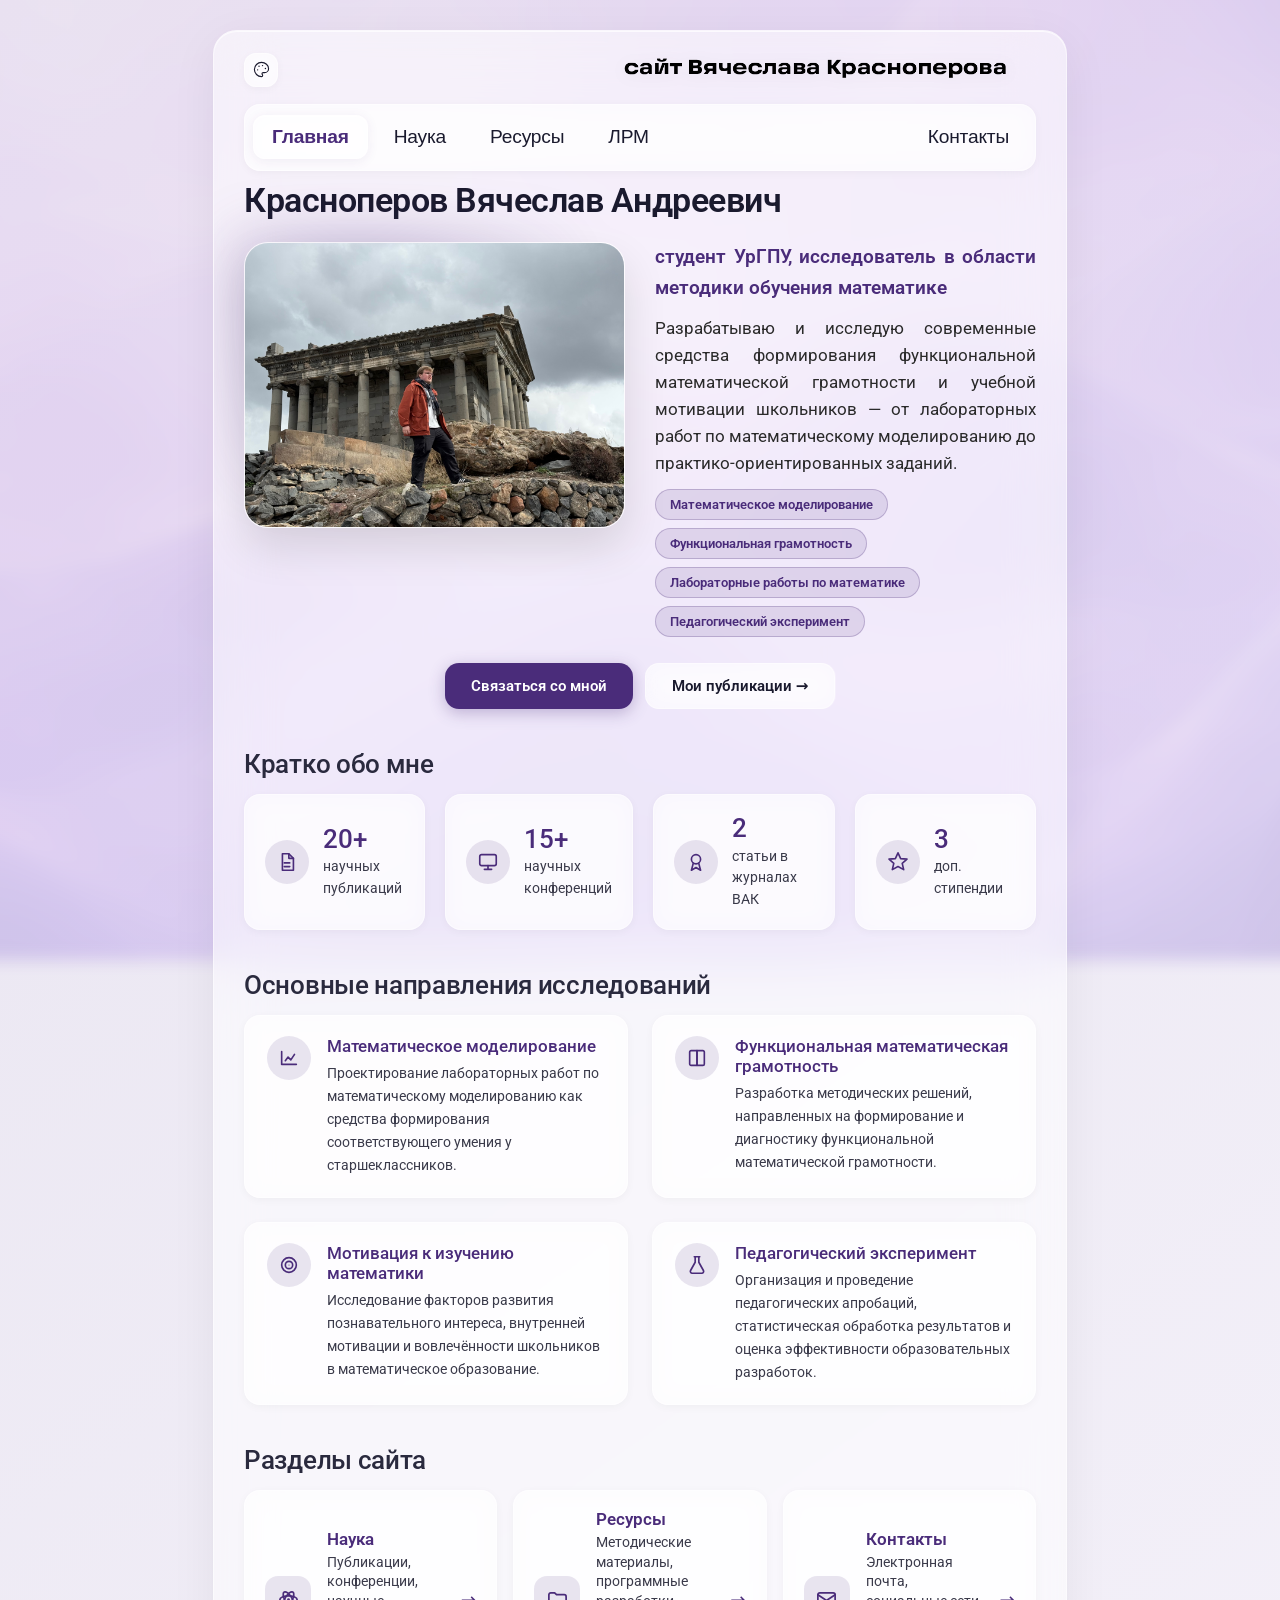
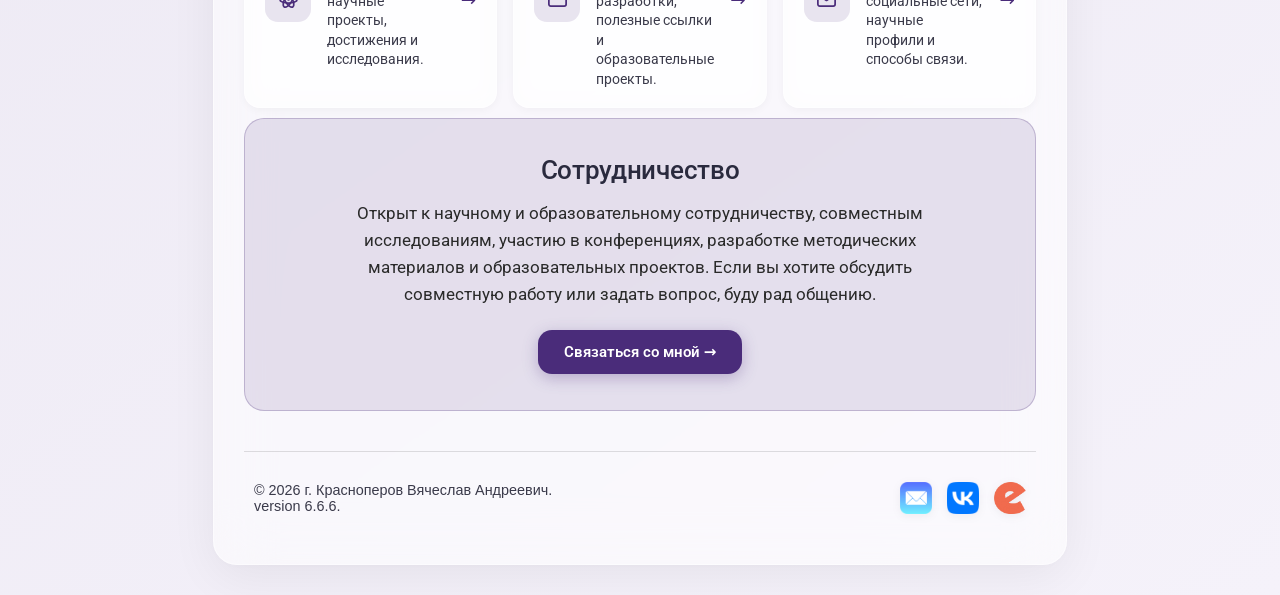
==== commit 66fd9558: "Add files via upload" ====
--- a/index.html
+++ b/index.html
@@ -62,6 +62,7 @@
                 <li class="active"><a href="index.html">Главная</a></li>
                 <li><a href="science.html">Наука</a></li>
                 <li><a href="resourses.html">Ресурсы</a></li>
+				<li><a href="lwm.html" class="nav-new">ЛРМ</a></li>
                 <li class="rght"><a href="contacts.html">Контакты</a></li>
             </ul>
         </nav>
@@ -265,7 +266,7 @@
         <div class="footer-content">
             <div class="copyright">
                 © 2026 г. Красноперов Вячеслав Андреевич. <br>
-				version 6.6.2wl.
+				version 6.6.6.
             </div>
             <div class="social-links">
                 <a href="mailto:vk.uspu@ya.ru" class="social-icon">
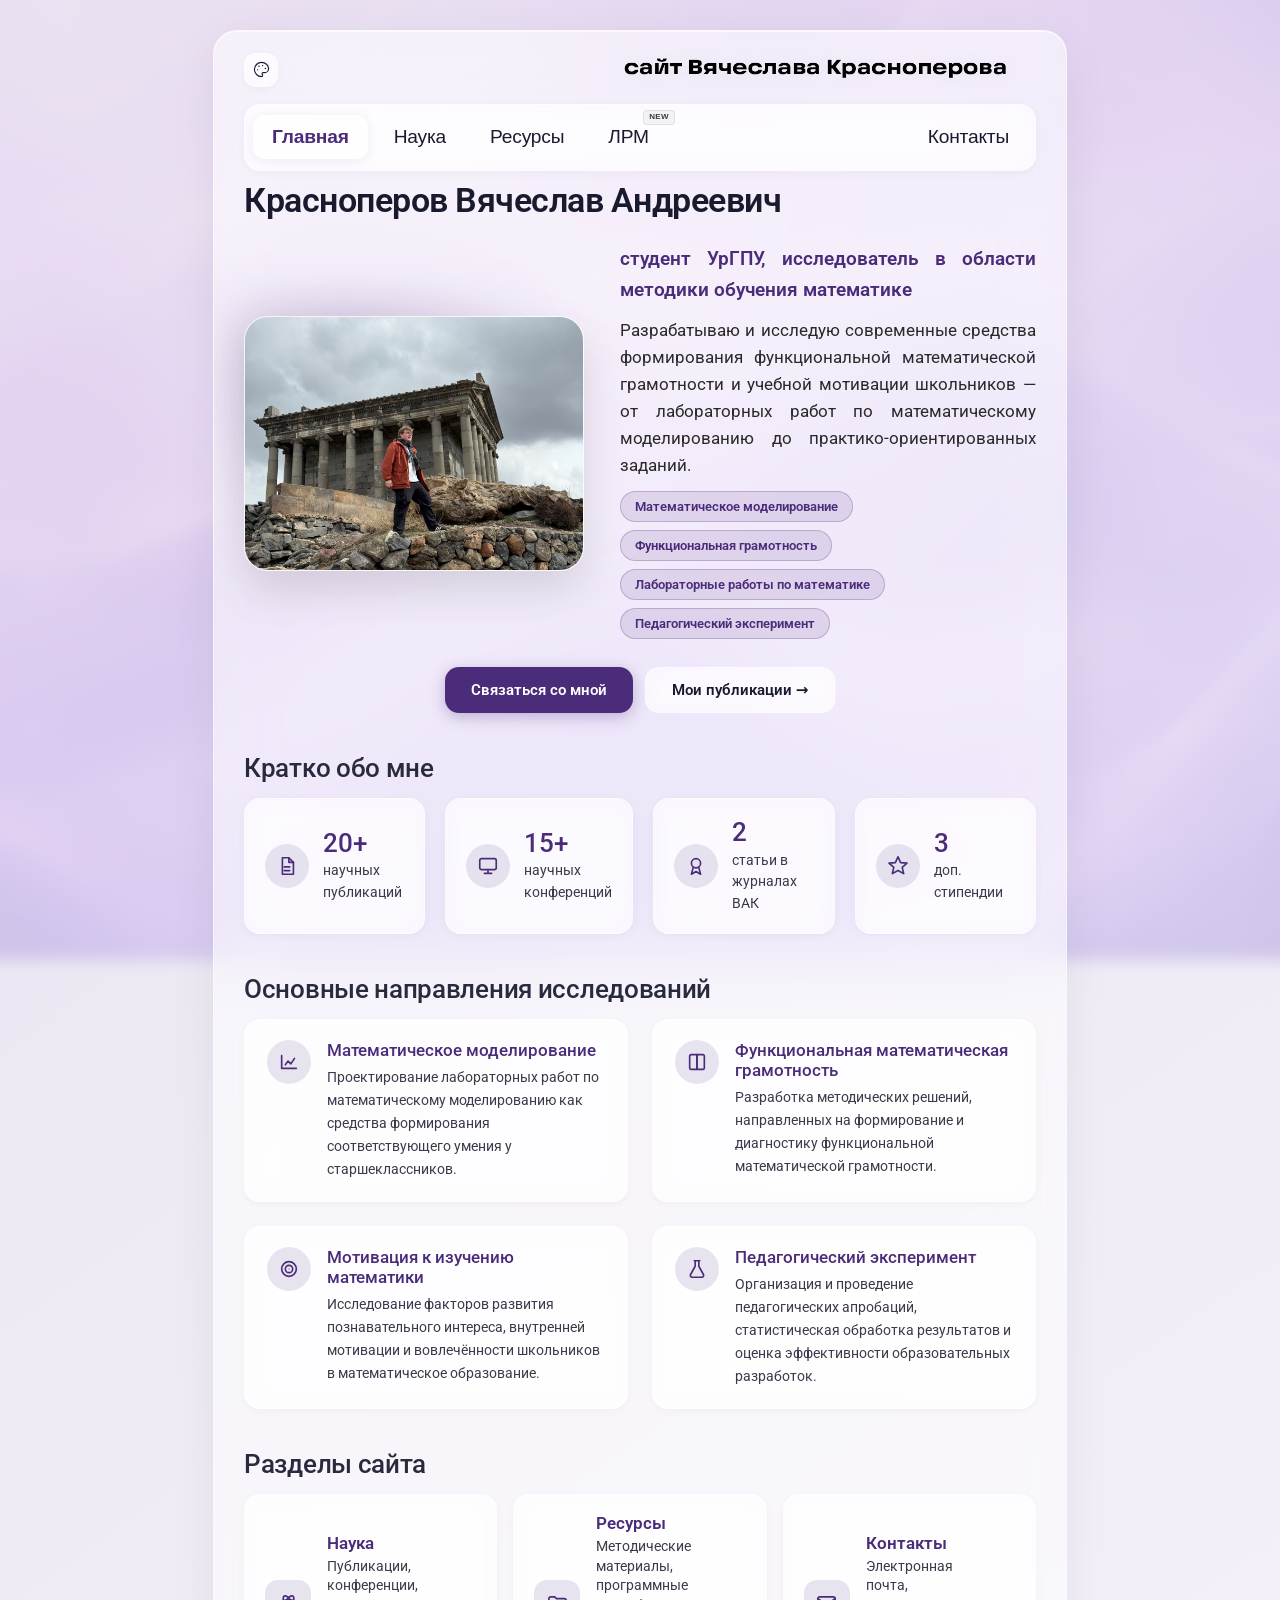
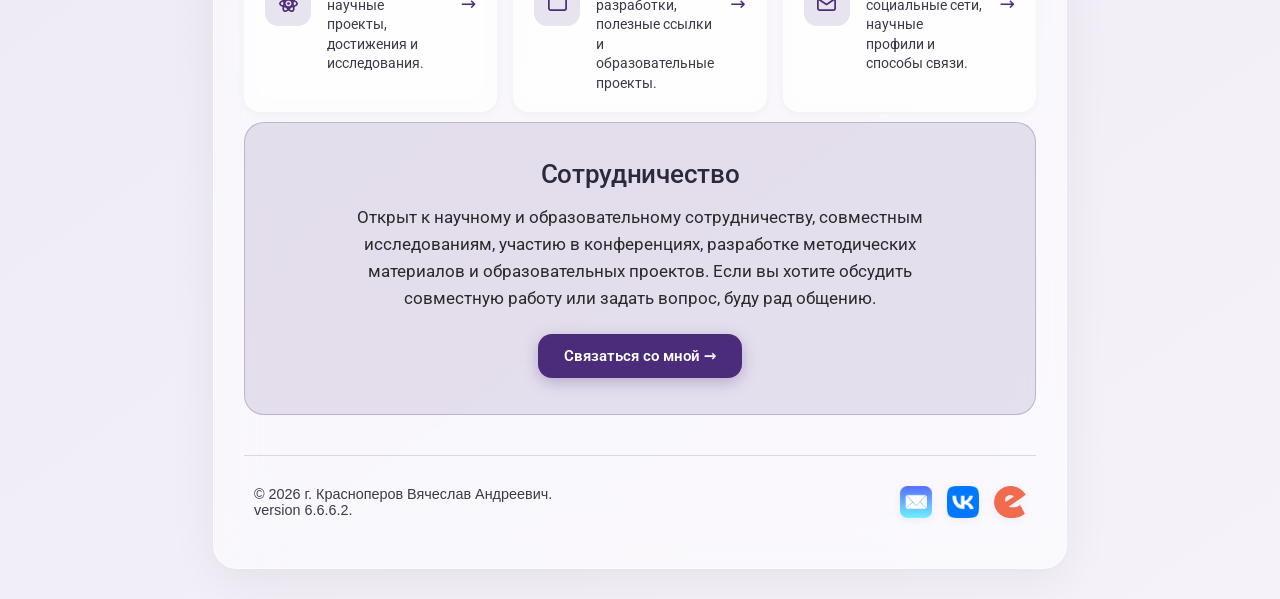
==== commit 94f634fc: "Add files via upload" ====
--- a/index.html
+++ b/index.html
@@ -266,7 +266,7 @@
         <div class="footer-content">
             <div class="copyright">
                 © 2026 г. Красноперов Вячеслав Андреевич. <br>
-				version 6.6.6.
+				version 6.6.6.2.
             </div>
             <div class="social-links">
                 <a href="mailto:vk.uspu@ya.ru" class="social-icon">
--- a/style.css
+++ b/style.css
@@ -124,6 +124,11 @@
     --brand-border: rgba(167, 139, 250, 0.30);
     --btn-hover-bg: rgba(167, 139, 250, 0.18);
     --bg-body: linear-gradient(145deg, #221c2e, #332a44);
+    /* без явного none тут светлый паттерн "просвечивал" даже в тёмном режиме —
+       правила html.color-X и html.dark-theme имели равный приоритет,
+       и по порядку в файле побеждал светлый вариант */
+    --bg-pattern: url('assets/patterns/pattern-purple.jpg');
+    --bg-pattern-opacity: 0.6;
 }
 
 /* ---- Оранжевый ---- */
@@ -136,7 +141,7 @@
     --btn-hover-bg: rgba(193, 86, 10, 0.12);
     --bg-body: linear-gradient(145deg, #f5e6d8, #fbf3ea);
 	--bg-pattern: url('assets/patterns/pattern-orange.jpg');
-    --bg-pattern-opacity: 0.4;
+    --bg-pattern-opacity: 0.2;
 }
 html.color-orange.dark-theme {
     --brand-color: #ff7514;
@@ -146,6 +151,8 @@
     --brand-border: rgba(255, 117, 20, 0.28);
     --btn-hover-bg: rgba(255, 117, 20, 0.20);
     --bg-body: linear-gradient(145deg, #2b2622, #40342c);
+    --bg-pattern: url('assets/patterns/pattern-orange.jpg');
+    --bg-pattern-opacity: 0.5;
 }
 
 /* ---- Океан (сине-бирюзовый) ---- */
@@ -158,7 +165,7 @@
     --btn-hover-bg: rgba(20, 108, 148, 0.12);
     --bg-body: linear-gradient(145deg, #dbe9f0, #eef6f9);
 	--bg-pattern: url('assets/patterns/pattern-ocean.jpg');
-    --bg-pattern-opacity: 0.3;
+    --bg-pattern-opacity: 0.5;
 	}
 html.color-ocean.dark-theme {
     --brand-color: #5ec8e8;
@@ -168,6 +175,8 @@
     --brand-border: rgba(94, 200, 232, 0.30);
     --btn-hover-bg: rgba(94, 200, 232, 0.18);
     --bg-body: linear-gradient(145deg, #16232c, #1f3541);
+    --bg-pattern: url('assets/patterns/pattern-ocean.jpg');
+    --bg-pattern-opacity: 0.8;
 }
 
 /* ---- Изумруд (зелёный) ---- */
@@ -180,7 +189,7 @@
     --btn-hover-bg: rgba(28, 124, 84, 0.12);
     --bg-body: linear-gradient(145deg, #dcf0e4, #eef9f2);
 	--bg-pattern: url('assets/patterns/pattern-emerald.jpg');
-    --bg-pattern-opacity: 0.5;
+    --bg-pattern-opacity: 0.4;
 	}
 html.color-emerald.dark-theme {
     --brand-color: #4fd48a;
@@ -190,6 +199,8 @@
     --brand-border: rgba(79, 212, 138, 0.30);
     --btn-hover-bg: rgba(79, 212, 138, 0.18);
     --bg-body: linear-gradient(145deg, #16241d, #1f3527);
+    --bg-pattern: url('assets/patterns/pattern-emerald.jpg');
+    --bg-pattern-opacity: 0.6;
 }
 
 /* ---- Роза (бордово-розовый) ---- */
@@ -212,6 +223,8 @@
     --brand-border: rgba(242, 120, 154, 0.30);
     --btn-hover-bg: rgba(242, 120, 154, 0.18);
     --bg-body: linear-gradient(145deg, #2a1c24, #3d2733);
+    --bg-pattern: url('assets/patterns/pattern-rose.jpg');
+    --bg-pattern-opacity: 0.5;
 }
 
 /* ============================================================
@@ -266,19 +279,24 @@
    появятся картинки — см. инструкцию и рекомендуемое разрешение
    в самом низу этого файла.
    ============================================================ */
+
 body::before {
     content: "";
     position: fixed;
-    inset: -60px;                 /* больше вьюпорта, чтобы блюр не оставлял жёсткий край */
+    inset: -60px;
     z-index: -1;
     background-image: var(--bg-pattern);
     background-size: cover;
     background-position: center;
     background-repeat: no-repeat;
-    filter: blur(8px);        /* было 18px, до этого 40px — по вашей просьбе ещё резче */
+    filter: blur(8px);
     opacity: var(--bg-pattern-opacity);
-    transition: opacity 0.4s ease;
+    transition: opacity 0.4s ease, filter 0.4s ease;   /* добавили filter в transition */
     pointer-events: none;
+}
+
+html.dark-theme body::before {
+    filter: blur(8px) brightness(0.4) saturate(1.6);
 }
 
 /* На тач-устройствах без реального ховера убираем "залипающие"
@@ -1554,11 +1572,17 @@
         -webkit-backdrop-filter: blur(14px) saturate(1.1);
     }
     /* фоновый паттерн (когда появится) — на мобильных блюр легче,
-       иначе крупный fixed-слой с filter:blur сильно грузит GPU телефона */
+       иначе крупный fixed-слой с filter:blur сильно грузит GPU телефона.
+       На маленьком экране даже небольшой блюр в px выглядит сильнее
+       (меньше деталей вокруг), поэтому здесь меньше, чем на десктопе */
     body::before {
-        inset: -30px;
-        filter: blur(6px);
-    }
+		inset: -30px;
+		filter: blur(4px);
+	}
+/* НОВОЕ */
+	html.dark-theme body::before {
+		filter: blur(4px) brightness(0.4) saturate(1.6);
+	}
 
     .header-top {
         flex-direction: row;
@@ -2134,15 +2158,16 @@
 
 .hero-section {
     display: grid;
-    grid-template-columns: 1fr 1fr;
-    grid-template-rows: auto auto auto;
+    grid-template-columns: 340px 1fr;       /* фиксированная колонка под фото — без "резинового"
+                                                1fr с max-width внутри, из-за которого раньше
+                                                плавало выравнивание между фото и текстом */
     grid-template-areas:
         "name  name"
         "image info"
         "cta   cta";
-    column-gap: 30px;
-    row-gap: 22px;
-    align-items: start;
+    column-gap: 36px;
+    row-gap: 24px;
+    align-items: center;
 }
 
 .hero-name {
@@ -2159,9 +2184,6 @@
     grid-area: image;
     position: relative;
     z-index: 0;
-    display: flex;
-    justify-content: flex-start;
-    align-items: center;
 }
 
 /* мягкое цветное пятно за фото — фирменный акцент, добавляет объём
@@ -2177,14 +2199,13 @@
 }
 
 .hero-image .profile-photo {
+    display: block;
     position: relative;
-    width: 100%;
-    max-width: 460px;
+    width: 100%;                            /* ровно ширина колонки — 340px, без max-width */
     aspect-ratio: 4 / 3;                    /* совпадает с реальными пропорциями фото — убирает скачок вёрстки при загрузке */
     border-radius: 24px;
     object-fit: cover;
     object-position: center 25%;
-    float: none;
     margin: 0;
     background: var(--card-bg);             /* видимая подложка, пока грузится/если не найдётся файл */
     box-shadow: 0 20px 44px rgba(0, 0, 0, 0.12);
@@ -2817,45 +2838,455 @@
    Использует существующие переменные основного style.css
    ============================================================ */
 
-.lwm-calculator {
-    padding: 10px 0 0;
-}
-
-.lwm-header {
-    display: flex;
-    align-items: flex-start;
+/* ----- Математическая модель (теория перед калькулятором) ----- */
+
+.lwm-theory {
+    margin: 8px 0 32px;
+}
+
+/* ----- Справка для тех, кто не знаком с аналитической геометрией -----
+   Раскрывающийся блок прямо в тексте доказательства — не отдельная
+   страница и не модалка, чтобы школьник мог заглянуть и вернуться,
+   не теряя место в выводе формулы. */
+.lwm-primer {
+    margin: 20px 0 24px;
+    background: var(--brand-light);
+    border: 1px solid var(--brand-border);
+    border-radius: 14px;
+    /* overflow:hidden тут был не нужен (фон задан прямо на этом блоке,
+       clip для скруглений и так не требуется), а из-за него мог
+       обрезаться значок вектора над буквой в формулах у самого края */
+}
+
+.lwm-primer summary {
+    display: flex;
+    align-items: center;
     justify-content: space-between;
-    gap: 20px;
-    margin: 20px 0 24px;
-}
-
-.lwm-header h1 {
-    margin: 0 0 8px !important;
-}
-
-.lwm-description {
-    margin: 0 !important;
-    max-width: 760px;
+    gap: 12px;
+    padding: 14px 18px;
+    cursor: pointer;
+    list-style: none;
+    font-weight: 600;
+    color: var(--brand-color);
+}
+.lwm-primer summary::-webkit-details-marker,
+.lwm-primer summary::marker {
+    display: none;
+    content: "";
+}
+.lwm-primer summary svg {
+    flex-shrink: 0;
+    width: 18px;
+    height: 18px;
+    transition: transform 0.25s ease;
+}
+.lwm-primer[open] summary svg {
+    transform: rotate(180deg);
+}
+
+.lwm-primer-body {
+    padding: 4px 18px 22px;
+    border-top: 1px solid var(--brand-border);
+}
+.lwm-primer-body h3 {
+    margin: 16px 0 8px !important;
+    font-size: 1rem;
+    color: var(--text-primary);
     text-align: left !important;
 }
-
-/* Поля формы */
-
-.lwm-grid {
+.lwm-primer-body p {
+    text-align: left !important;
+    margin: 0 0 12px !important;
+    line-height: 1.6;
+}
+/* ----- Картинки-иллюстрации к справке -----
+   Реальные пропорции: вектор/нормаль — 800×500 (8:5),
+   гифка параметрического уравнения — 1440×1080 (4:3). */
+.lwm-image-slots {
     display: grid;
     grid-template-columns: repeat(2, minmax(0, 1fr));
-    gap: 20px;
-}
-
-.lwm-card,
-.lwm-result-card,
-.lwm-help-card {
+    gap: 14px;
+    margin: 14px 0 20px;
+}
+.lwm-image-slots-single {
+    grid-template-columns: minmax(0, 1fr);
+    max-width: 420px;
+}
+
+.lwm-image-slot {
+    margin: 0;
+}
+
+.lwm-image-slot-media {
+    aspect-ratio: 8 / 5;
+    border-radius: 12px;
+    background: #fff;                    /* схемы — чёрные линии на белом, нужна
+                                             подложка, чтобы не терялись в тёмной теме */
+    box-shadow: var(--shadow-sm);
+    overflow: hidden;
+}
+.lwm-image-slots-single .lwm-image-slot-media {
+    aspect-ratio: 4 / 3;
+}
+.lwm-image-slot-media img {
+    display: block;
+    width: 100%;
+    height: 100%;
+    object-fit: cover;
+}
+
+.lwm-image-slot figcaption {
+    margin-top: 8px;
+    text-align: center;
+    font-size: 0.85rem;
+    color: var(--text-muted);
+}
+
+.theory-card {
     background: var(--card-bg);
     backdrop-filter: blur(12px);
     -webkit-backdrop-filter: blur(12px);
     border: 1px solid var(--glass-border);
     border-radius: 16px;
     box-shadow: var(--shadow-sm);
+    padding: 28px 32px;
+    color: var(--text-primary);
+}
+
+.theory-card p {
+    margin: 0 0 16px;
+    text-align: justify;
+    line-height: 1.7;
+}
+
+.theory-card p:last-child {
+    margin-bottom: 0;
+}
+
+/* формула — отдельным блоком, чуть подсвечена акцентным цветом темы */
+.theory-eq {
+    margin: 20px 0;
+    padding: 16px 22px;
+    background: var(--brand-light);
+    border: 1px solid var(--brand-border);
+    border-radius: 12px;
+    overflow-x: auto;          /* длинные формулы на узких экранах скроллятся,
+                                   а не ломают вёрстку и не обрезаются */
+    text-align: center;
+}
+
+.theory-eq .katex,
+.theory-card .katex {
+    color: var(--text-primary);
+    font-size: 1.05em;
+}
+
+.theory-eq .katex-display {
+    margin: 0;
+}
+
+/* ----- Ползунок хода построения (в духе слайдера громкости/яркости iOS) -----
+   Один кадр + честный range-ползунок со ступенями вместо карусели —
+   так пользователь тянет ползунок и сразу видит, как строится чертёж. */
+.proof-slider {
+    margin: 24px 0 28px;
+}
+
+.proof-stage {
+    margin-bottom: 8px;
+}
+
+/* фото — во всю ширину рабочей области, реальные пропорции 1600×1000 (16:10) */
+.proof-slide-media {
+    position: relative;
+}
+
+.proof-slide-media img {
+    display: block;
+    width: 100%;
+    height: auto;
+    aspect-ratio: 16 / 10;
+    object-fit: cover;
+    border-radius: 16px;
+    background: #fff;                    /* схемы — чёрные линии на белом, нужна
+                                             подложка, чтобы не терялись в тёмной теме */
+    box-shadow: var(--shadow-sm);
+}
+
+.proof-caption {
+    margin: 0 0 14px;
+    text-align: center;
+    font-size: 0.95rem;
+    font-weight: 700;
+    color: var(--brand-color);
+}
+
+.proof-scrubber {
+    display: flex;
+    align-items: center;
+    gap: 12px;
+    max-width: 320px;                    /* короче — примерно вполовину ширины карточки,
+                                             а не во всю её ширину, как было */
+    margin: 0 auto;
+    padding-bottom: 14px;                 /* запас под засечки — они абсолютно
+                                             спозиционированы и не учитываются в потоке */
+}
+
+.proof-scrubber-end {
+    flex-shrink: 0;
+    width: 16px;
+    text-align: center;
+    font-size: 0.85rem;
+    font-weight: 600;
+    color: var(--text-muted);
+}
+
+.proof-track-wrap {
+    position: relative;
+    flex: 1;
+    display: flex;
+    align-items: center;
+}
+
+/* сама дорожка + заполненная часть слева от ползунка — заполнение через
+   linear-gradient с переменной --fill, которую обновляет JS на каждый ввод */
+.proof-range {
+    -webkit-appearance: none;
+    appearance: none;
+    width: 100%;
+    height: 6px;
+    margin: 0;
+    border-radius: 3px;
+    background: linear-gradient(to right,
+        var(--brand-color) var(--fill, 0%),
+        rgba(128, 128, 128, 0.35) var(--fill, 0%));
+    outline: none;
+    cursor: pointer;
+}
+
+/* ползунок-"таблетка" (овал), а не кружок — как в оригинальном слайдере iOS */
+.proof-range::-webkit-slider-thumb {
+    -webkit-appearance: none;
+    width: 34px;
+    height: 22px;
+    border-radius: 11px;
+    background: #fff;
+    box-shadow: 0 2px 8px rgba(0, 0, 0, 0.3), 0 0 0 1px rgba(0, 0, 0, 0.08);
+    cursor: grab;
+    transition: transform 0.15s ease;
+}
+.proof-range:active::-webkit-slider-thumb {
+    cursor: grabbing;
+    transform: scaleX(1.1);
+}
+
+.proof-range::-moz-range-track {
+    height: 6px;
+    border-radius: 3px;
+    background: rgba(128, 128, 128, 0.35);
+}
+.proof-range::-moz-range-progress {
+    height: 6px;
+    border-radius: 3px;
+    background: var(--brand-color);
+}
+.proof-range::-moz-range-thumb {
+    width: 34px;
+    height: 22px;
+    border-radius: 11px;
+    border: none;
+    background: #fff;
+    box-shadow: 0 2px 8px rgba(0, 0, 0, 0.3), 0 0 0 1px rgba(0, 0, 0, 0.08);
+    cursor: grab;
+}
+
+.proof-range:focus-visible {
+    outline: 2px solid var(--brand-color);
+    outline-offset: 4px;
+}
+
+/* засечки-деления под дорожкой — только визуальный ориентир */
+.proof-ticks {
+    position: absolute;
+    left: 17px;
+    right: 17px;
+    top: calc(50% + 17px);              /* ниже "таблетки"-ползунка (её высота 22px,
+                                             половина — 11px) — раньше точки лежали
+                                             прямо на нём */
+    display: flex;
+    justify-content: space-between;
+    pointer-events: none;
+}
+.proof-ticks span {
+    width: 4px;
+    height: 4px;
+    border-radius: 50%;
+    background: rgba(128, 128, 128, 0.55);   /* нейтральный серый — виден и на светлом, и на тёмном фоне */
+}
+
+.lwm-theory,
+.lwm-calculator {
+    scroll-margin-top: 20px;
+}
+
+.lwm-calculator {
+    padding: 10px 0 0;
+}
+
+.lwm-section-header {
+    display: flex;
+    align-items: flex-start;
+    justify-content: space-between;
+    gap: 20px;
+    margin: 20px 0 24px;
+}
+
+.lwm-section-header h2 {
+    margin: 0 0 8px !important;
+    text-align: left !important;
+}
+
+.lwm-description {
+    margin: 0 !important;
+    max-width: 760px;
+    text-align: left !important;
+}
+
+/* полное официальное название работы — курсивом, как подзаголовок,
+   а не акцентной "цитатой" (было похоже на выделенную вставку, а не на титул) */
+.lwm-fullname {
+    margin: 2px 0 24px !important;
+    max-width: 760px;
+    font-size: 1.15rem;
+    font-weight: 500;
+    font-style: italic;
+    line-height: 1.5;
+    color: var(--text-secondary);
+    text-align: left !important;
+}
+
+/* ----- Кнопка сворачивания секции ----- */
+.lwm-collapse-toggle {
+    -webkit-appearance: none;
+    appearance: none;
+    flex-shrink: 0;
+    width: 36px;
+    height: 36px;
+    border-radius: 12px;
+    border: 1px solid var(--glass-border);
+    background: var(--card-bg);
+    backdrop-filter: blur(10px);
+    -webkit-backdrop-filter: blur(10px);
+    color: var(--text-primary);
+    display: flex;
+    align-items: center;
+    justify-content: center;
+    cursor: pointer;
+    padding: 0;
+    margin-top: 2px;
+    transition: background 0.2s ease, transform 0.2s ease;
+}
+
+.lwm-collapse-toggle:hover {
+    background: var(--brand-light);
+}
+
+.lwm-collapse-toggle svg {
+    width: 18px;
+    height: 18px;
+    transition: transform 0.25s ease;
+}
+
+.lwm-collapse-toggle[aria-expanded="false"] svg {
+    transform: rotate(-90deg);
+}
+
+/* ----- Тело секции: сворачивается плавно через grid-template-rows,
+   без JS-измерения высоты (0fr/1fr — надёжный CSS-приём) ----- */
+.lwm-collapse {
+    display: grid;
+    grid-template-rows: 1fr;
+    transition: grid-template-rows 0.3s ease;
+}
+
+.lwm-collapse-inner {
+    overflow: hidden;
+    min-height: 0;
+}
+
+.lwm-theory.is-collapsed .lwm-collapse,
+.lwm-calculator.is-collapsed .lwm-collapse {
+    grid-template-rows: 0fr;
+}
+
+/* ----- Условие задачи: "Дано / Нужно найти" ----- */
+.lwm-task {
+    display: grid;
+    grid-template-columns: repeat(2, minmax(0, 1fr));
+    gap: 16px;
+    margin: 4px 0 28px;
+}
+
+.lwm-task-item {
+    background: var(--card-bg);
+    backdrop-filter: blur(12px);
+    -webkit-backdrop-filter: blur(12px);
+    border: 1px solid var(--glass-border);
+    border-radius: 8px;
+    box-shadow: var(--shadow-sm);
+    padding: 18px 20px;
+}
+
+.lwm-task-label {
+    display: inline-flex;
+    align-items: center;
+    padding: 4px 12px;
+    margin-bottom: 10px;
+    border-radius: 7px;
+    background: var(--brand-light);
+    border: 1px solid var(--brand-border);
+    color: var(--brand-color);
+    font-size: 0.78rem;
+    font-weight: 700;
+    text-transform: uppercase;
+    letter-spacing: 0.4px;
+}
+
+.lwm-task-item p {
+    margin: 0 !important;
+    text-align: left !important;
+    line-height: 1.55;
+    color: var(--text-primary);
+}
+
+/* ----- Быстрые переходы по странице -----
+   Не замена сворачиванию секций, а дополнение: якоря — чтобы быстро
+   попасть туда, где нужно, сворачивание — чтобы убрать то, что сейчас
+   не нужно. Разные задачи, обе полезны на длинной странице.
+   Кнопки — те же .btn-primary/.btn-secondary, что и на главной. */
+.lwm-jumplinks {
+    display: flex;
+    flex-wrap: wrap;
+    gap: 12px;
+    margin: 0 0 28px;
+}
+
+/* Поля формы */
+
+.lwm-grid {
+    display: grid;
+    grid-template-columns: repeat(2, minmax(0, 1fr));
+    gap: 20px;
+}
+
+.lwm-card,
+.lwm-result-card {
+    background: var(--card-bg);
+    backdrop-filter: blur(12px);
+    -webkit-backdrop-filter: blur(12px);
+    border: 1px solid var(--glass-border);
+    border-radius: 16px;
+    box-shadow: var(--shadow-sm);
 }
 
 .lwm-card {
@@ -2863,8 +3294,7 @@
 }
 
 .lwm-card h2,
-.lwm-result-card h2,
-.lwm-help-card h2 {
+.lwm-result-card h2 {
     margin: 0 0 18px !important;
     color: var(--text-secondary);
     font-size: 1.25rem !important;
@@ -3003,8 +3433,7 @@
    РЕЗУЛЬТАТ
    ============================================================ */
 
-.lwm-result-card,
-.lwm-help-card {
+.lwm-result-card {
     padding: 22px;
     margin-top: 20px;
 }
@@ -3071,21 +3500,6 @@
 }
 
 
-/* ============================================================
-   СПРАВКА
-   ============================================================ */
-
-.lwm-help-card ul {
-    margin: 0;
-    padding-left: 20px;
-    color: var(--text-light);
-}
-
-.lwm-help-card li {
-    margin: 7px 0;
-    line-height: 1.5;
-}
-
 
 /* ============================================================
    АДАПТИВНОСТЬ
@@ -3093,6 +3507,14 @@
 
 @media (max-width: 768px) {
 
+    .lwm-task {
+        grid-template-columns: 1fr;
+    }
+
+    .lwm-image-slots {
+        grid-template-columns: 1fr;
+    }
+
     .lwm-grid {
         grid-template-columns: 1fr;
     }
@@ -3117,13 +3539,87 @@
 
 @media (max-width: 480px) {
 
+    .theory-card {
+        padding: 18px;
+    }
+
+    .theory-eq {
+        padding: 12px 14px;
+        font-size: 0.9rem;
+    }
+
     .lwm-card,
-    .lwm-result-card,
-    .lwm-help-card {
+    .lwm-result-card {
         padding: 16px;
     }
 
-    .lwm-header {
+    .lwm-section-header {
         gap: 10px;
     }
+}
+
+/* ============================================================
+   НАВИГАЦИЯ: значок NEW (адаптивный под активный/неактивный пункт)
+   ============================================================ */
+nav li a.nav-new {
+    position: relative;
+}
+
+/* ----- Общие свойства значка ----- */
+nav li a.nav-new::after {
+    content: "NEW";
+    position: absolute;
+    top: -6px;
+    right: -8px;
+    font-size: 0.5rem;
+    font-weight: 700;
+    padding: 0 5px;
+    border-radius: 4px;
+    line-height: 1.6;
+    text-transform: uppercase;
+    letter-spacing: 0.3px;
+    box-shadow: none;
+    pointer-events: none;
+    white-space: nowrap;
+    transition: background 0.2s ease, color 0.2s ease, border-color 0.2s ease;
+}
+
+/* ----- Активный пункт (как было) ----- */
+nav li.active a.nav-new::after {
+    background: var(--brand-light);
+    color: var(--brand-color);
+    border: 1px solid var(--brand-border);
+}
+
+/* В тёмной теме для активного — чуть плотнее, как просили */
+html.dark-theme nav li.active a.nav-new::after {
+    background: rgba(var(--brand-color-rgb), 0.3);
+    border-color: rgba(var(--brand-color-rgb), 0.6);
+    color: var(--brand-color);
+}
+
+/* ----- Неактивный пункт — приглушённый, почти незаметный ----- */
+nav li:not(.active) a.nav-new::after {
+    background: rgba(128, 128, 128, 0.08);   /* очень лёгкий серый фон */
+    color: var(--text-muted);                 /* цвет текста ссылки, не акцентный */
+    border: 1px solid rgba(128, 128, 128, 0.15);
+}
+
+/* В тёмной теме для неактивного — чуть светлее фон */
+html.dark-theme nav li:not(.active) a.nav-new::after {
+    background: rgba(255, 255, 255, 0.06);
+    border-color: rgba(255, 255, 255, 0.08);
+    color: var(--text-muted);
+}
+
+/* ----- Адаптация для мобильных ----- */
+@media (max-width: 768px) {
+    nav li a.nav-new::after {
+        font-size: 0.4rem;
+        top: -4px;
+        right: -4px;
+        padding: 0 4px;
+        border-radius: 3px;
+        line-height: 1.4;
+    }
 }
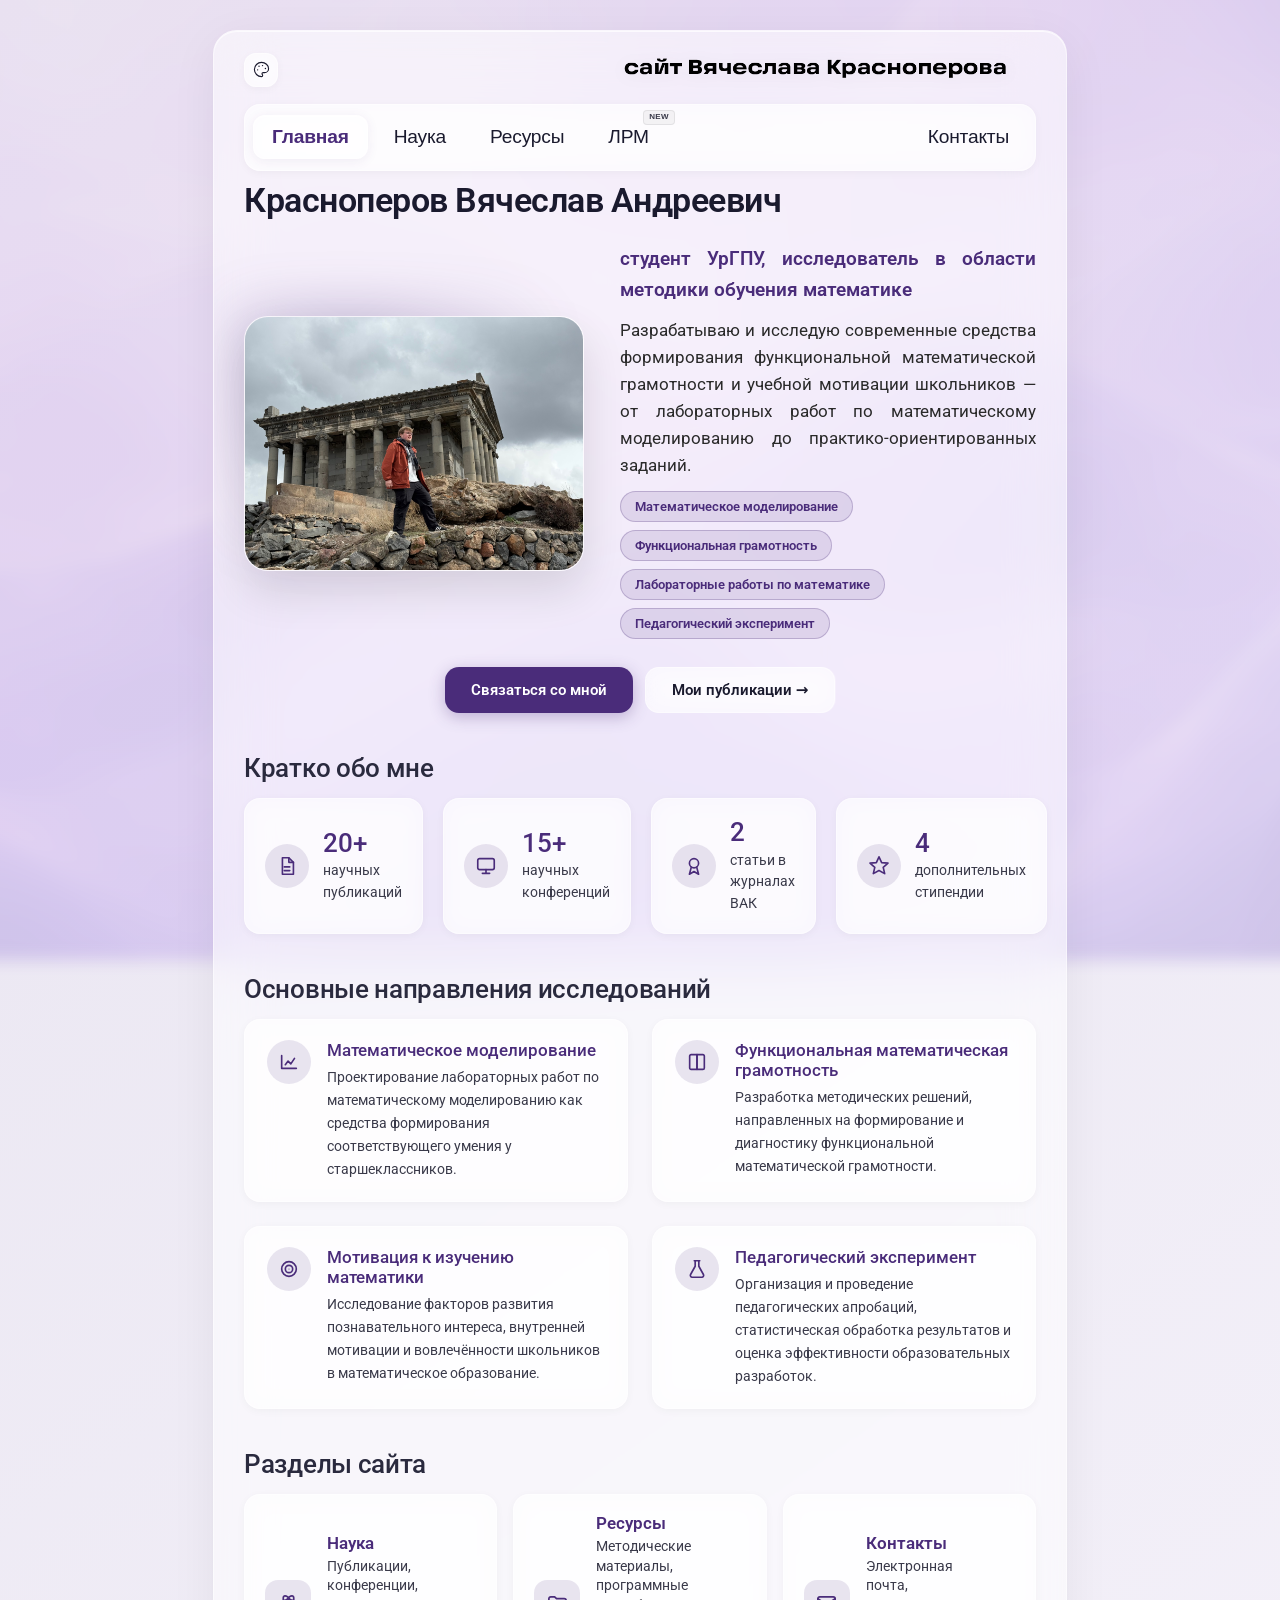
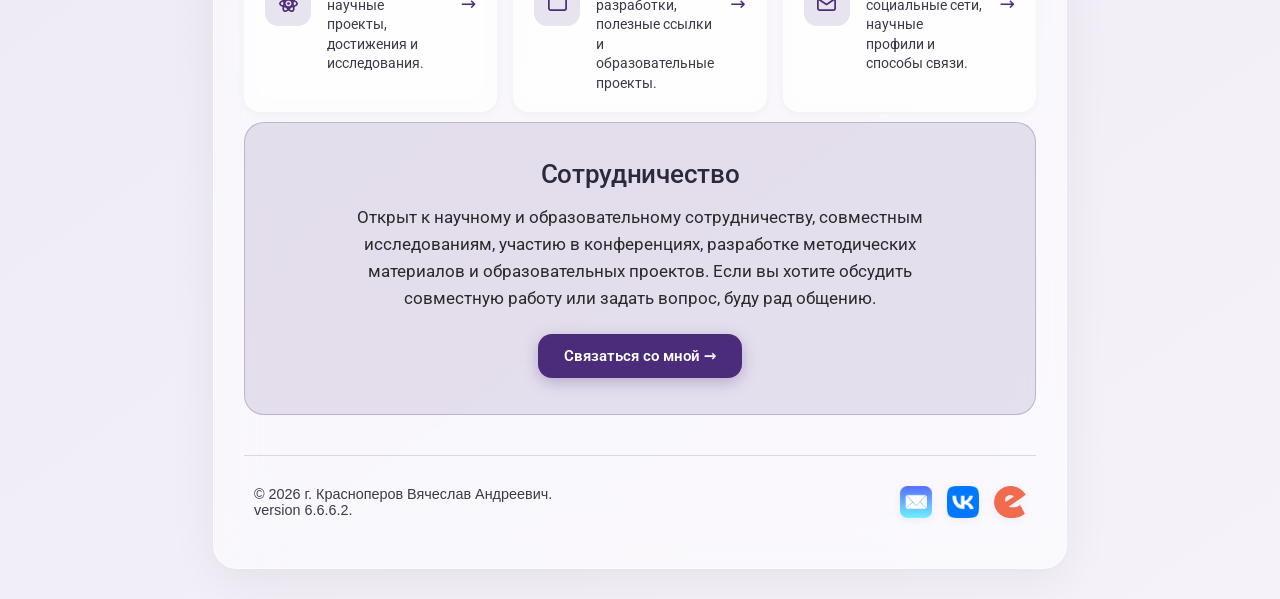
==== commit 8a52526d: "v6.6.3." ====
--- a/index.html
+++ b/index.html
@@ -143,8 +143,8 @@
                             <svg viewBox="0 0 24 24" fill="none" stroke="currentColor" stroke-width="1.8" stroke-linecap="round" stroke-linejoin="round"><path d="M12 2l2.9 6.3 6.9.6-5.2 4.6 1.6 6.8L12 16.9 5.8 20.3l1.6-6.8L2.2 8.9l6.9-.6z"/></svg>
                         </span>
                         <span class="stat-text">
-                            <h3>3</h3>
-                            <p>доп. стипендии</p>
+                            <h3>4</h3>
+                            <p>дополнительных стипендии</p>
                         </span>
                     </div>
                 </div>
--- a/style.css
+++ b/style.css
@@ -165,7 +165,7 @@
     --btn-hover-bg: rgba(20, 108, 148, 0.12);
     --bg-body: linear-gradient(145deg, #dbe9f0, #eef6f9);
 	--bg-pattern: url('assets/patterns/pattern-ocean.jpg');
-    --bg-pattern-opacity: 0.5;
+    --bg-pattern-opacity: 0.3;
 	}
 html.color-ocean.dark-theme {
     --brand-color: #5ec8e8;
@@ -176,7 +176,7 @@
     --btn-hover-bg: rgba(94, 200, 232, 0.18);
     --bg-body: linear-gradient(145deg, #16232c, #1f3541);
     --bg-pattern: url('assets/patterns/pattern-ocean.jpg');
-    --bg-pattern-opacity: 0.8;
+    --bg-pattern-opacity: 0.3;
 }
 
 /* ---- Изумруд (зелёный) ---- */
@@ -189,7 +189,7 @@
     --btn-hover-bg: rgba(28, 124, 84, 0.12);
     --bg-body: linear-gradient(145deg, #dcf0e4, #eef9f2);
 	--bg-pattern: url('assets/patterns/pattern-emerald.jpg');
-    --bg-pattern-opacity: 0.4;
+    --bg-pattern-opacity: 0.5;
 	}
 html.color-emerald.dark-theme {
     --brand-color: #4fd48a;
@@ -3155,14 +3155,15 @@
 /* полное официальное название работы — курсивом, как подзаголовок,
    а не акцентной "цитатой" (было похоже на выделенную вставку, а не на титул) */
 .lwm-fullname {
-    margin: 2px 0 24px !important;
-    max-width: 760px;
-    font-size: 1.15rem;
+    margin: 2px 0 2px !important;
+    /* max-width: 1200px; */
+    font-size: 1.5rem;
     font-weight: 500;
     font-style: italic;
-    line-height: 1.5;
+	text-align: justify;
+    line-height: 1.2;
     color: var(--text-secondary);
-    text-align: left !important;
+;
 }
 
 /* ----- Кнопка сворачивания секции ----- */
@@ -3622,4 +3623,17 @@
         border-radius: 3px;
         line-height: 1.4;
     }
+}
+
+
+/* Две колонки для полей широты/долготы в новом калькуляторе */
+.lwm-fields-two {
+    grid-template-columns: repeat(2, 1fr);
+}
+
+/* Адаптив для мобильных – чтобы на узких экранах поля становились в столбик */
+@media (max-width: 768px) {
+    .lwm-fields-two {
+        grid-template-columns: 1fr;
+    }
 }
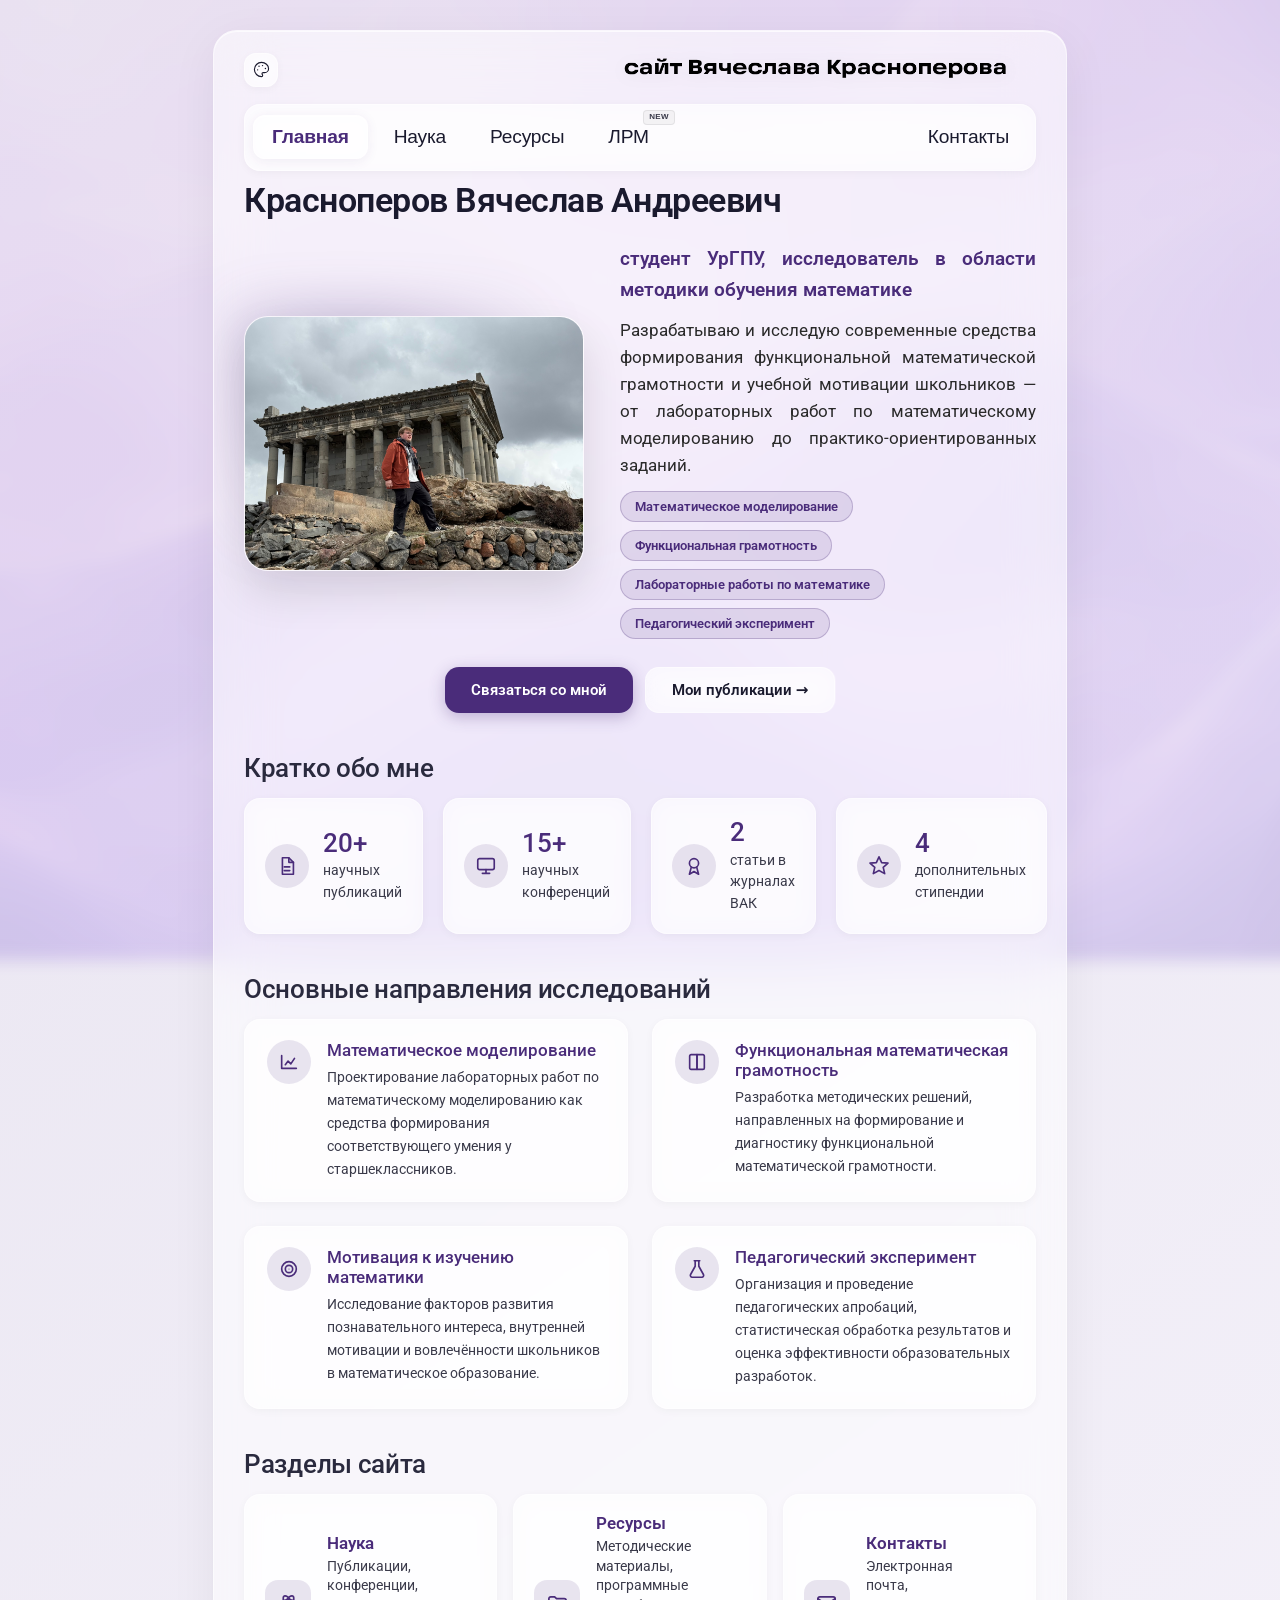
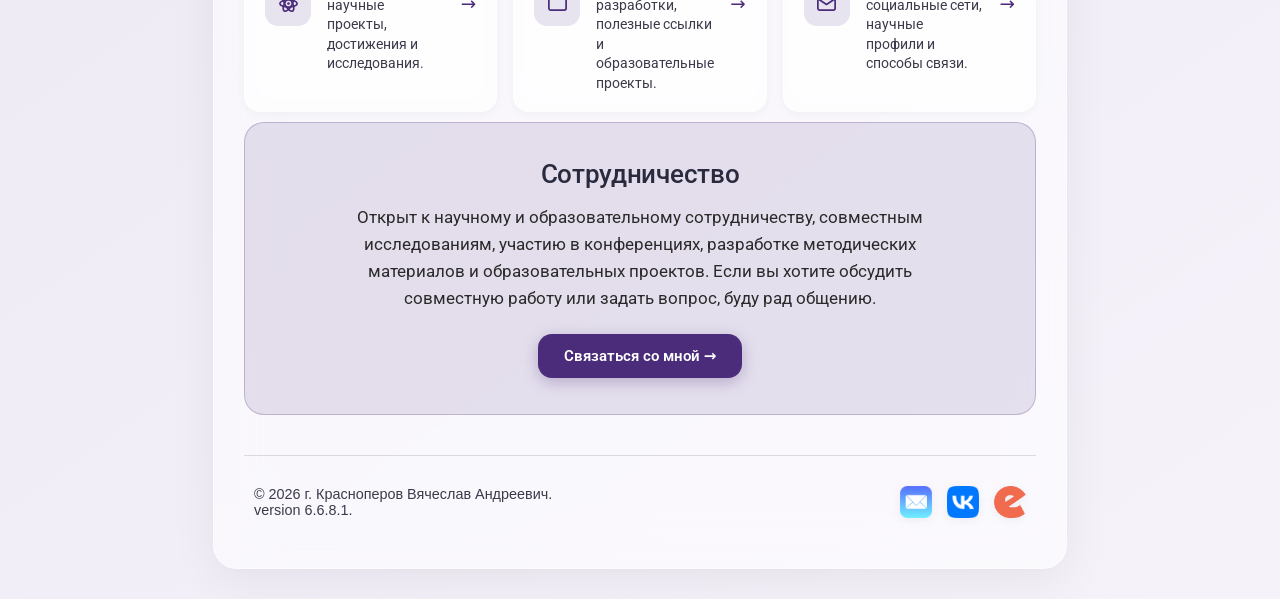
==== commit 5223bbd2: "v6.6.8.1." ====
--- a/index.html
+++ b/index.html
@@ -266,7 +266,7 @@
         <div class="footer-content">
             <div class="copyright">
                 © 2026 г. Красноперов Вячеслав Андреевич. <br>
-				version 6.6.6.2.
+				version 6.6.8.1.
             </div>
             <div class="social-links">
                 <a href="mailto:vk.uspu@ya.ru" class="social-icon">
--- a/style.css
+++ b/style.css
@@ -3636,4 +3636,1425 @@
     .lwm-fields-two {
         grid-template-columns: 1fr;
     }
-}+}
+/* ============================================================
+   PWA: КНОПКА + МОДАЛЬНОЕ ОКНО С ИНСТРУКЦИЕЙ
+   ============================================================ */
+
+
+
+/* ============================================================
+   PWA — FINAL DESIGN
+   ============================================================ */
+
+/* ---------- Карточка запуска ---------- */
+
+/* ============================================================
+   PWA — FINAL CLEAN LAYOUT
+   ============================================================ */
+
+/* ---------- Триггер ---------- */
+.pwa-trigger {
+    -webkit-appearance: none;
+    appearance: none;
+    width: 100%;
+    min-height: 112px;
+    margin: 0 0 28px;
+    padding: 20px 24px;
+    display: flex;
+    align-items: center;
+    gap: 18px;
+    box-sizing: border-box;
+    border: 1px solid var(--glass-border);
+    border-radius: 18px;
+    background: var(--card-bg);
+    color: var(--text-primary);
+    box-shadow: var(--shadow-sm);
+    font: inherit;
+    text-align: left;
+    cursor: pointer;
+    transition: transform .2s ease, background .2s ease, border-color .2s ease, box-shadow .2s ease;
+}
+.pwa-trigger:hover {
+    transform: translateY(-2px);
+    background: var(--card-hover);
+    border-color: var(--brand-border);
+    box-shadow: var(--shadow-md);
+}
+.pwa-trigger:active { transform: translateY(0); }
+.pwa-trigger:focus-visible { outline: 2px solid var(--brand-color); outline-offset: 3px; }
+.pwa-trigger-icon {
+    width: 52px; height: 52px; flex: 0 0 52px;
+    display: grid; place-items: center;
+    border-radius: 14px;
+    background: var(--brand-light);
+    border: 1px solid var(--brand-border);
+    color: var(--brand-color);
+}
+.pwa-trigger-icon svg { width: 26px; height: 26px; }
+.pwa-trigger-text { min-width: 0; flex: 1; display: flex; flex-direction: column; gap: 4px; }
+.pwa-trigger-title { color: var(--brand-color); font-size: 1.08rem; font-weight: 500; line-height: 1.3; }
+.pwa-trigger-desc { color: var(--text-muted); font-size: .9rem; line-height: 1.45; }
+.pwa-trigger-arrow { width: 20px; height: 20px; flex: 0 0 20px; color: var(--brand-color); transition: transform .2s ease; }
+.pwa-trigger:hover .pwa-trigger-arrow { transform: translateX(3px); }
+
+/* ---------- Окно ---------- */
+.pwa-modal {
+    position: fixed;
+    top: 50%;
+    left: 50%;
+    transform: translate(-50%, -50%);
+    width: min(860px, calc(100vw - 32px));
+    max-width: none;
+    height: min(90vh, 920px);
+    max-height: calc(100vh - 32px);
+    margin: 0;
+    padding: 0;
+    border: 0;
+    border-radius: 22px;
+    overflow: hidden;
+    background: transparent;
+    color: var(--text-primary);
+    box-shadow: 0 28px 80px rgba(0,0,0,.28), 0 8px 26px rgba(0,0,0,.14);
+}
+.pwa-modal[open] { animation: pwaModalIn .2s ease-out; }
+@keyframes pwaModalIn {
+    from { opacity: 0; transform: translate(-50%, -50%) scale(.985); }
+    to { opacity: 1; transform: translate(-50%, -50%) scale(1); }
+}
+.pwa-modal::backdrop {
+    background: rgba(12, 14, 22, .56);
+    backdrop-filter: blur(7px) saturate(1.06);
+    -webkit-backdrop-filter: blur(7px) saturate(1.06);
+}
+.pwa-modal-inner {
+    width: 100%;
+    height: 100%;
+    max-height: none;
+    box-sizing: border-box;
+    overflow-y: auto;
+    overscroll-behavior: contain;
+    scrollbar-gutter: stable;
+    padding: 38px 48px 34px;
+    background: rgba(255,255,255,.95);
+    backdrop-filter: blur(24px) saturate(1.08);
+    -webkit-backdrop-filter: blur(24px) saturate(1.08);
+    scrollbar-width: thin;
+    scrollbar-color: rgba(125,125,135,.45) transparent;
+}
+html.dark-theme .pwa-modal-inner {
+    background: rgba(30,29,36,.97);
+    scrollbar-color: rgba(190,190,200,.34) transparent;
+}
+.pwa-modal-inner::-webkit-scrollbar { width: 8px; }
+.pwa-modal-inner::-webkit-scrollbar-track { background: transparent; }
+.pwa-modal-inner::-webkit-scrollbar-thumb {
+    background: rgba(125,125,135,.42);
+    border: 2px solid transparent;
+    border-radius: 999px;
+    background-clip: padding-box;
+}
+.pwa-modal-inner::-webkit-scrollbar-thumb:hover {
+    background: rgba(125,125,135,.58);
+    border: 2px solid transparent;
+    background-clip: padding-box;
+}
+html.dark-theme .pwa-modal-inner::-webkit-scrollbar-thumb {
+    background: rgba(190,190,200,.34);
+    background-clip: padding-box;
+}
+
+/* ---------- Заголовок ---------- */
+.pwa-modal-header {
+    max-width: 760px;
+    margin: 0 auto 34px;
+    text-align: left;
+}
+.pwa-modal-title {
+    margin: 0 !important;
+    padding: 0 !important;
+    color: var(--text-primary) !important;
+    font-size: clamp(1.5rem, 3vw, 1.95rem) !important;
+    font-weight: 600 !important;
+    line-height: 1.22;
+    text-align: left !important;
+}
+.pwa-modal-lead {
+    max-width: 700px;
+    margin: 10px 0 0 !important;
+    color: var(--text-secondary) !important;
+    font-size: .95rem !important;
+    line-height: 1.58;
+    text-align: left !important;
+}
+
+/* ---------- Закрыть ---------- */
+.pwa-modal-close {
+    position: absolute;
+    top: 14px; right: 14px;
+    z-index: 5;
+    width: 36px; height: 36px;
+    padding: 0;
+    display: grid; place-items: center;
+    border: 1px solid var(--glass-border);
+    border-radius: 50%;
+    background: rgba(255,255,255,.08);
+    color: var(--text-primary);
+    cursor: pointer;
+    transition: background .18s ease, color .18s ease, transform .18s ease;
+}
+.pwa-modal-close:hover { background: var(--brand-light); color: var(--brand-color); transform: scale(1.04); }
+.pwa-modal-close svg { width: 16px; height: 16px; }
+
+/* ---------- Лонгрид: заголовок -> фото -> описание ---------- */
+.pwa-steps { display: flex; flex-direction: column; gap: 0; }
+.pwa-step {
+    width: 100%;
+    padding: 0 0 36px;
+    margin: 0 0 36px;
+    border-bottom: 1px solid var(--glass-border);
+}
+.pwa-step:last-child { margin-bottom: 0; }
+
+.pwa-step-title {
+    display: flex !important;
+    align-items: center;
+    justify-content: flex-start;
+    gap: 10px;
+    width: 100%;
+    margin: 0 0 16px !important;
+    color: var(--text-primary) !important;
+    font-size: 1.1rem !important;
+    font-weight: 600 !important;
+    line-height: 1.4;
+    text-align: left !important;
+}
+.pwa-step-num {
+    width: 26px; height: 26px; flex: 0 0 26px;
+    display: inline-flex;
+    align-items: center; justify-content: center;
+    border: 1px solid var(--brand-border);
+    border-radius: 8px;
+    background: var(--brand-light);
+    color: var(--brand-color);
+    font-size: .78rem;
+    font-weight: 600;
+    line-height: 1;
+}
+.pwa-step-media {
+    width: min(100%, 560px);
+    margin: 0 auto 18px;
+    padding: 0;
+    border: 1px solid var(--glass-border);
+    border-radius: 16px;
+    overflow: hidden;
+    background: rgba(var(--brand-color-rgb), .035);
+    box-shadow: 0 7px 22px rgba(0,0,0,.07);
+}
+.pwa-step-media img {
+    display: block;
+    width: 100%;
+    height: auto;
+    max-width: 100%;
+}
+.pwa-step-body {
+    width: 100%;
+    max-width: 760px;
+    margin: 0 auto;
+}
+.pwa-step-text {
+    margin: 0 !important;
+    color: var(--text-secondary) !important;
+    font-size: .93rem !important;
+    line-height: 1.65;
+    text-align: left !important;
+}
+
+/* ---------- Копирование ---------- */
+.pwa-copy-wrap {
+    display: flex;
+    justify-content: center;
+}
+.pwa-copy {
+    display: inline-flex;
+    align-items: center;
+    justify-content: center;
+    gap: 8px;
+    min-height: 42px;
+    margin: 14px 0 0;
+    padding: 10px 17px;
+    border: 1px solid var(--brand-border);
+    border-radius: 11px;
+    background: var(--brand-light);
+    color: var(--brand-color);
+    box-shadow: var(--shadow-sm);
+    font: inherit;
+    font-size: .85rem;
+    font-weight: 600;
+    line-height: 1;
+    cursor: pointer;
+    transition: background .18s ease, border-color .18s ease, box-shadow .18s ease, transform .15s ease;
+}
+.pwa-copy:hover { background: var(--brand-hover); border-color: var(--brand-border); box-shadow: var(--shadow-md); }
+.pwa-copy:active { transform: translateY(1px); }
+.pwa-copy svg { width: 15px; height: 15px; }
+
+/* ---------- Финальный блок ---------- */
+.pwa-note {
+    max-width: 760px;
+    margin: 28px auto 0;
+    padding: 13px 16px;
+    display: flex;
+    align-items: flex-start;
+    gap: 10px;
+    box-sizing: border-box;
+    border: 1px solid var(--brand-border);
+    border-radius: 12px;
+    background: var(--brand-light);
+    color: var(--text-secondary);
+    font-size: .83rem;
+    line-height: 1.55;
+    text-align: left;
+}
+.pwa-note svg { width: 17px; height: 17px; flex: 0 0 17px; margin-top: 2px; color: var(--brand-color); }
+.pwa-note strong { color: var(--brand-color); font-weight: 600; }
+
+.pwa-done-wrap { display: flex; justify-content: center; margin-top: 24px; }
+.pwa-done {
+    min-width: 124px; min-height: 42px;
+    padding: 10px 24px;
+    border: 1px solid var(--brand-color);
+    border-radius: 11px;
+    background: var(--brand-color);
+    color: #fff;
+    font: inherit;
+    font-size: .88rem;
+    font-weight: 600;
+    cursor: pointer;
+    box-shadow: 0 5px 16px rgba(var(--brand-color-rgb), .14);
+    transition: transform .15s ease, filter .18s ease, box-shadow .18s ease;
+}
+.pwa-done:hover { filter: brightness(1.05); transform: translateY(-1px); box-shadow: 0 8px 22px rgba(var(--brand-color-rgb), .18); }
+.pwa-done:active { transform: translateY(0); }
+
+/* ---------- Уведомление ---------- */
+#notification-container {
+    position: fixed !important;
+    inset: 20px 20px auto auto !important;
+    width: min(360px, calc(100vw - 40px)) !important;
+    max-width: 360px !important;
+    margin: 0 !important;
+    padding: 0 !important;
+    border: 0 !important;
+    background: transparent !important;
+    box-shadow: none !important;
+    overflow: visible !important;
+    pointer-events: none;
+}
+#notification-container:popover-open { display: flex; flex-direction: column; gap: 10px; }
+#notification-container::backdrop { background: transparent !important; backdrop-filter: none !important; -webkit-backdrop-filter: none !important; }
+#notification-container .notification { width: 100%; box-sizing: border-box; pointer-events: auto; }
+
+/* ---------- Mobile ---------- */
+@media (max-width: 600px) {
+    .pwa-trigger {
+        min-height: 94px;
+        padding: 15px;
+        gap: 13px;
+        border-radius: 16px;
+    }
+    .pwa-trigger-icon { width: 48px; height: 48px; flex-basis: 48px; border-radius: 13px; }
+    .pwa-trigger-icon svg { width: 24px; height: 24px; }
+    .pwa-trigger-title { font-size: 1rem; }
+    .pwa-trigger-desc { font-size: .82rem; }
+    .pwa-modal {
+        width: calc(100vw - 14px);
+        max-height: calc(100dvh - 14px);
+        border-radius: 19px;
+    }
+    .pwa-modal-inner {
+        max-height: calc(100dvh - 14px);
+        padding: 28px 17px 22px;
+    }
+    .pwa-modal-header { margin-bottom: 27px; }
+    .pwa-modal-title { padding-right: 28px !important; font-size: 1.38rem !important; }
+    .pwa-modal-lead { font-size: .89rem !important; }
+    .pwa-step { padding-bottom: 29px; margin-bottom: 29px; }
+    .pwa-step-title { gap: 9px; margin-bottom: 13px !important; font-size: .99rem !important; }
+    .pwa-step-num { width: 24px; height: 24px; flex-basis: 24px; font-size: .73rem; border-radius: 7px; }
+    .pwa-step-media { width: min(100%, 390px); margin-bottom: 14px; border-radius: 14px; }
+    .pwa-step-text { font-size: .86rem !important; line-height: 1.58; }
+    .pwa-copy { min-height: 41px; padding: 10px 16px; }
+    .pwa-note { margin-top: 23px; padding: 12px 13px; font-size: .79rem; }
+    .pwa-done-wrap { margin-top: 21px; }
+    .pwa-done { min-width: 116px; min-height: 40px; }
+    #notification-container {
+        inset: 12px 12px auto auto !important;
+        width: calc(100vw - 24px) !important;
+        max-width: none !important;
+    }
+}
+
+@media (prefers-reduced-motion: reduce) {
+    .pwa-modal[open] { animation: none; }
+}
+
+/* ============================================================
+   ЛРМ — разделение материалов для учеников и учителей
+   ============================================================ */
+
+.lwm-audience-switch {
+    display: grid;
+    grid-template-columns: repeat(2, minmax(0, 1fr));
+    gap: 10px;
+    margin: 28px 0 30px;
+    padding: 6px;
+    border: 1px solid var(--glass-border);
+    border-radius: 18px;
+    background: var(--card-bg);
+    backdrop-filter: blur(14px);
+    -webkit-backdrop-filter: blur(14px);
+    box-shadow: var(--shadow-sm);
+}
+
+.lwm-audience-tab {
+    appearance: none;
+    min-width: 0;
+    display: flex;
+    align-items: center;
+    gap: 13px;
+    padding: 14px 18px;
+    border: 1px solid transparent;
+    border-radius: 13px;
+    background: transparent;
+    color: var(--text-secondary);
+    font: inherit;
+    text-align: left;
+    cursor: pointer;
+    transition: background .2s ease, color .2s ease, box-shadow .2s ease, transform .15s ease;
+}
+
+.lwm-audience-tab:hover {
+    background: var(--brand-light);
+    color: var(--text-primary);
+}
+
+.lwm-audience-tab.is-active {
+    background: var(--brand-light);
+    border-color: var(--brand-border);
+    color: var(--brand-color);
+    box-shadow: 0 4px 14px rgba(var(--brand-color-rgb), .08);
+}
+
+.lwm-audience-tab:focus-visible {
+    outline: 2px solid var(--brand-color);
+    outline-offset: 2px;
+}
+
+.lwm-audience-tab strong,
+.lwm-audience-tab small {
+    display: block;
+}
+
+.lwm-audience-tab strong {
+    font-size: 1rem;
+    line-height: 1.2;
+}
+
+.lwm-audience-tab small {
+    margin-top: 3px;
+    color: var(--text-muted);
+    font-size: .78rem;
+    line-height: 1.3;
+    font-weight: 400;
+}
+
+.lwm-audience-icon {
+    flex: 0 0 40px;
+    width: 40px;
+    height: 40px;
+    display: grid;
+    place-items: center;
+    border-radius: 12px;
+    background: var(--card-bg);
+    border: 1px solid var(--glass-border);
+    color: var(--brand-color);
+}
+
+.lwm-audience-icon svg {
+    width: 21px;
+    height: 21px;
+}
+
+.lwm-audience-panel {
+    display: none;
+    animation: lwmPanelIn .22s ease;
+}
+
+.lwm-audience-panel.is-active {
+    display: block;
+}
+
+@keyframes lwmPanelIn {
+    from { opacity: 0; transform: translateY(5px); }
+    to { opacity: 1; transform: translateY(0); }
+}
+
+.lwm-panel-intro {
+    margin: 0 0 18px;
+}
+
+.lwm-panel-kicker,
+.lwm-section-kicker {
+    display: block;
+    margin-bottom: 7px;
+    color: var(--brand-color);
+    font-size: .76rem;
+    font-weight: 700;
+    letter-spacing: .08em;
+    text-transform: uppercase;
+}
+
+.lwm-panel-intro h2 {
+    margin: 0 0 7px !important;
+    text-align: left !important;
+    font-size: 1.65rem !important;
+}
+
+.lwm-panel-intro p {
+    max-width: 800px;
+    margin: 0 !important;
+    text-align: left !important;
+    color: var(--text-secondary);
+    line-height: 1.6;
+}
+
+.lwm-panel-cta {
+    margin-top: 20px;
+    margin-bottom: 32px;
+}
+
+.lwm-model-steps {
+    display: grid;
+    gap: 14px;
+    margin: 26px 0;
+}
+
+.lwm-model-step {
+    display: grid;
+    grid-template-columns: 38px minmax(0, 1fr);
+    gap: 14px;
+    align-items: start;
+    padding: 17px 18px;
+    border: 1px solid var(--glass-border);
+    border-radius: 14px;
+    background: rgba(var(--brand-color-rgb), .025);
+}
+
+.lwm-model-step > span {
+    display: grid;
+    place-items: center;
+    width: 38px;
+    height: 38px;
+    border-radius: 11px;
+    background: var(--brand-light);
+    border: 1px solid var(--brand-border);
+    color: var(--brand-color);
+    font-size: .78rem;
+    font-weight: 700;
+}
+
+.lwm-model-step strong {
+    display: block;
+    margin: 2px 0 6px;
+    color: var(--text-primary);
+    font-weight: 600;
+}
+
+.lwm-model-step p {
+    margin: 0 !important;
+    text-align: left !important;
+}
+
+.lwm-model-step .theory-eq {
+    margin: 13px 0 2px;
+}
+
+.lwm-note {
+    margin-top: 20px;
+    padding: 14px 17px;
+    border-left: 3px solid var(--brand-color);
+    border-radius: 0 12px 12px 0;
+    background: var(--brand-light);
+    color: var(--text-secondary);
+    line-height: 1.55;
+}
+
+.lwm-note strong {
+    color: var(--brand-color);
+}
+
+.lwm-teacher-grid {
+    display: grid;
+    grid-template-columns: repeat(2, minmax(0, 1fr));
+    gap: 14px;
+    margin: 24px 0 34px;
+}
+
+.lwm-method-card {
+    position: relative;
+    display: grid;
+    grid-template-columns: 38px minmax(0, 1fr);
+    gap: 14px;
+    padding: 20px;
+    border: 1px solid var(--glass-border);
+    border-radius: 16px;
+    background: var(--card-bg);
+    backdrop-filter: blur(12px);
+    -webkit-backdrop-filter: blur(12px);
+    box-shadow: var(--shadow-sm);
+}
+
+.lwm-method-card-featured {
+    grid-column: 1 / -1;
+    background: var(--brand-light);
+    border-color: var(--brand-border);
+}
+
+.lwm-method-number {
+    display: grid;
+    place-items: center;
+    width: 38px;
+    height: 38px;
+    border-radius: 11px;
+    background: var(--brand-light);
+    border: 1px solid var(--brand-border);
+    color: var(--brand-color);
+    font-size: .78rem;
+    font-weight: 700;
+}
+
+.lwm-method-card-featured .lwm-method-number {
+    background: var(--card-bg);
+}
+
+.lwm-method-card h3 {
+    margin: 1px 0 8px !important;
+    color: var(--text-primary);
+    font-size: 1.03rem;
+    text-align: left !important;
+}
+
+.lwm-method-card p {
+    margin: 0 !important;
+    color: var(--text-secondary);
+    text-align: left !important;
+    line-height: 1.6;
+}
+
+.lwm-method-card ul,
+.lwm-method-card ol {
+    margin: 0;
+    padding-left: 20px;
+    color: var(--text-secondary);
+    line-height: 1.65;
+}
+
+.lwm-method-card li + li {
+    margin-top: 5px;
+}
+
+.lwm-teacher-calculator {
+    padding-top: 4px;
+}
+
+.lwm-grid-three {
+    grid-template-columns: repeat(3, minmax(0, 1fr));
+}
+
+.lwm-grid-three .lwm-card {
+    min-width: 0;
+}
+
+.lwm-grid-three .lwm-fields {
+    grid-template-columns: repeat(2, minmax(0, 1fr));
+}
+
+.lwm-grid-three .lwm-fields input {
+    min-width: 0;
+}
+
+@media (max-width: 900px) {
+    .lwm-teacher-grid {
+        grid-template-columns: 1fr;
+    }
+
+    .lwm-method-card-featured {
+        grid-column: auto;
+    }
+
+    .lwm-grid-three {
+        grid-template-columns: 1fr;
+    }
+}
+
+@media (max-width: 640px) {
+    .lwm-audience-switch {
+        grid-template-columns: 1fr;
+    }
+
+    .lwm-audience-tab {
+        padding: 12px 14px;
+    }
+
+    .lwm-panel-intro h2 {
+        font-size: 1.42rem !important;
+    }
+
+    .lwm-model-step,
+    .lwm-method-card {
+        grid-template-columns: 32px minmax(0, 1fr);
+        gap: 11px;
+        padding: 15px;
+    }
+
+    .lwm-model-step > span,
+    .lwm-method-number {
+        width: 32px;
+        height: 32px;
+        border-radius: 9px;
+        font-size: .72rem;
+    }
+
+    .lwm-grid-three .lwm-fields {
+        grid-template-columns: 1fr;
+    }
+}
+
+/* ============================================================
+   ЛРМ — единая подложка раздела «Ученикам / Учителям»
+   Переключатель является верхней частью одной общей панели:
+   вся относящаяся к нему информация находится внутри неё.
+   ============================================================ */
+
+.lwm-audience-shell {
+    margin: 28px 0 34px;
+    padding: 10px 10px 30px;
+    border: 1px solid var(--glass-border);
+    border-radius: 22px;
+    background: var(--glass-white);
+    backdrop-filter: blur(18px);
+    -webkit-backdrop-filter: blur(18px);
+    box-shadow: var(--glass-shadow);
+    overflow: hidden;
+}
+
+.lwm-audience-shell .lwm-audience-switch {
+    margin: 0 0 30px;
+}
+
+.lwm-audience-shell .lwm-audience-panel {
+    padding: 0 10px;
+}
+
+.lwm-audience-shell .lwm-panel-intro {
+    padding-top: 2px;
+}
+
+/* Внутренние секции больше не являются отдельными «окнами» —
+   они визуально читаются как единый материал внутри общей подложки. */
+.lwm-audience-shell .lwm-theory,
+.lwm-audience-shell .lwm-calculator {
+    margin-left: 0;
+    margin-right: 0;
+}
+
+/* На широком экране оставляем немного воздуха по краям общей панели. */
+@media (min-width: 901px) {
+    .lwm-audience-shell {
+        padding-left: 10px;
+        padding-right: 10px;
+    }
+}
+
+@media (max-width: 640px) {
+    .lwm-audience-shell {
+        margin-top: 22px;
+        padding: 7px 7px 22px;
+        border-radius: 18px;
+    }
+
+    .lwm-audience-shell .lwm-audience-switch {
+        margin-bottom: 22px;
+    }
+
+    .lwm-audience-shell .lwm-audience-panel {
+        padding: 0 5px;
+    }
+}
+
+/* ============================================================
+   ЛРМ — калькулятор азимутов для учителя
+   ============================================================ */
+.lwm-teacher-calculator {
+    padding-top: 6px;
+}
+
+.lwm-az-table {
+    display: grid;
+    grid-template-columns: repeat(3, minmax(0, 1fr));
+    gap: 14px;
+    margin-top: 6px;
+}
+
+.lwm-az-point {
+    min-width: 0;
+    padding: 18px;
+    border: 1px solid var(--glass-border);
+    border-radius: 16px;
+    background: var(--card-bg);
+    backdrop-filter: blur(12px);
+    -webkit-backdrop-filter: blur(12px);
+    box-shadow: var(--shadow-sm);
+}
+
+.lwm-az-point-target {
+    border-color: var(--brand-border);
+    background: var(--brand-light);
+}
+
+.lwm-az-point-head {
+    display: flex;
+    align-items: center;
+    gap: 11px;
+    margin-bottom: 18px;
+}
+
+.lwm-az-point-number {
+    flex: 0 0 34px;
+    width: 34px;
+    height: 34px;
+    display: grid;
+    place-items: center;
+    border-radius: 10px;
+    background: var(--brand-light);
+    border: 1px solid var(--brand-border);
+    color: var(--brand-color);
+    font-size: .78rem;
+    font-weight: 700;
+}
+
+.lwm-az-point-target .lwm-az-point-number {
+    background: var(--card-bg);
+}
+
+.lwm-az-point-role {
+    display: block;
+    margin-bottom: 2px;
+    color: var(--brand-color);
+    font-size: .72rem;
+    font-weight: 700;
+    text-transform: uppercase;
+    letter-spacing: .45px;
+}
+
+.lwm-az-point h3 {
+    margin: 0 !important;
+    color: var(--text-primary);
+    font-size: 1.02rem !important;
+    text-align: left !important;
+}
+
+.lwm-az-point .lwm-fields {
+    grid-template-columns: repeat(2, minmax(0, 1fr));
+    gap: 10px;
+}
+
+.lwm-az-point .lwm-fields label {
+    font-size: .82rem;
+}
+
+.lwm-az-point .lwm-fields input {
+    min-height: 42px;
+    padding: 8px 10px;
+    font-size: .92rem;
+}
+
+/* Более компактная «консоль»: статус отдельно, результат — главным блоком,
+   история выглядит как журнал, а не как ещё одна карточка. */
+.lwm-teacher-console {
+    margin-top: 18px;
+    padding: 18px;
+}
+
+.lwm-console-head {
+    display: flex;
+    align-items: center;
+    justify-content: space-between;
+    gap: 14px;
+}
+
+.lwm-console-kicker {
+    display: block;
+    margin-bottom: 3px;
+    color: var(--brand-color);
+    font-size: .7rem;
+    font-weight: 700;
+    letter-spacing: .5px;
+    text-transform: uppercase;
+}
+
+.lwm-console-head h2 {
+    margin: 0 !important;
+    font-size: 1.12rem !important;
+}
+
+.lwm-console-status {
+    flex-shrink: 0;
+    padding: 6px 10px;
+    border-radius: 999px;
+    border: 1px solid var(--glass-border);
+    background: var(--btn-bg);
+    color: var(--text-muted);
+    font-size: .76rem;
+    font-weight: 600;
+}
+
+.lwm-teacher-console .lwm-result-output {
+    min-height: 62px;
+    margin-top: 14px;
+    border-radius: 12px;
+    background: rgba(var(--brand-color-rgb), .055);
+}
+
+.lwm-console-history-head {
+    display: flex;
+    justify-content: space-between;
+    gap: 10px;
+    margin-top: 16px;
+    padding: 0 2px 7px;
+    border-bottom: 1px solid var(--glass-border);
+    color: var(--text-muted);
+    font-size: .73rem;
+    text-transform: uppercase;
+    letter-spacing: .35px;
+}
+
+.lwm-teacher-console .lwm-history {
+    margin-top: 0;
+    gap: 0;
+}
+
+.lwm-teacher-console .lwm-history-item {
+    padding: 10px 2px;
+    border-radius: 0;
+    border-bottom: 1px solid var(--glass-border);
+    background: transparent;
+    color: var(--text-secondary);
+    font-size: .82rem;
+}
+
+.lwm-teacher-console .lwm-history-item:last-child {
+    border-bottom: 0;
+}
+
+@media (max-width: 900px) {
+    .lwm-az-table {
+        grid-template-columns: 1fr;
+    }
+
+    .lwm-az-point .lwm-fields {
+        grid-template-columns: repeat(2, minmax(0, 1fr));
+    }
+}
+
+@media (max-width: 640px) {
+    .lwm-az-point .lwm-fields {
+        grid-template-columns: 1fr;
+    }
+
+    .lwm-console-head {
+        align-items: flex-start;
+        flex-direction: column;
+    }
+
+    .lwm-console-status {
+        align-self: flex-start;
+    }
+}
+
+
+/* ============================================================
+   ЛРМ — выравнивание учительского интерфейса с общим стилем сайта
+   Здесь намеренно используются те же поверхности, радиусы, тени,
+   плотность текста и поля, что и в других разделах сайта.
+   ============================================================ */
+
+.lwm-teacher-grid .lwm-method-card,
+.lwm-az-point,
+.lwm-teacher-console {
+    border: 1px solid var(--glass-border);
+    border-radius: 16px;
+    background: var(--card-bg);
+    backdrop-filter: blur(12px);
+    -webkit-backdrop-filter: blur(12px);
+    box-shadow: var(--shadow-sm);
+}
+
+.lwm-teacher-grid .lwm-method-card {
+    padding: 22px;
+}
+
+.lwm-method-card h3 {
+    font-size: 1.05rem;
+    font-weight: 600;
+}
+
+.lwm-method-card p,
+.lwm-method-card li {
+    font-size: .95rem;
+    font-weight: 400;
+}
+
+.lwm-method-number {
+    width: 40px;
+    height: 40px;
+    border-radius: 12px;
+    font-size: .82rem;
+    font-weight: 600;
+    background: var(--brand-light);
+    border: 1px solid var(--brand-border);
+}
+
+.lwm-method-card-featured {
+    background: var(--brand-light);
+    border-color: var(--brand-border);
+}
+
+/* Три объекта — единая табличная рабочая область, но без
+   визуально тяжёлой HTML-таблицы. Каждый столбец повторяет
+   привычную карточку сайта. */
+.lwm-az-table {
+    gap: 16px;
+    margin-top: 10px;
+}
+
+.lwm-az-point {
+    padding: 20px;
+}
+
+.lwm-az-point-head {
+    min-height: 44px;
+    margin-bottom: 18px;
+}
+
+.lwm-az-point-number {
+    width: 40px;
+    height: 40px;
+    border-radius: 12px;
+    font-size: .82rem;
+    font-weight: 600;
+    background: var(--brand-light);
+    border: 1px solid var(--brand-border);
+    color: var(--brand-color);
+}
+
+.lwm-az-point-role {
+    margin-bottom: 4px;
+    font-size: .76rem;
+    font-weight: 600;
+    letter-spacing: .5px;
+}
+
+.lwm-az-point h3 {
+    font-size: 1.08rem !important;
+    font-weight: 600;
+}
+
+.lwm-az-point .lwm-fields {
+    gap: 12px;
+}
+
+.lwm-az-point .lwm-fields label {
+    gap: 7px;
+    font-size: .9rem;
+    font-weight: 500;
+}
+
+.lwm-az-point .lwm-fields input {
+    min-height: 44px;
+    padding: 9px 12px;
+    border: 1px solid var(--glass-border);
+    border-radius: 11px;
+    background: var(--btn-bg);
+    box-shadow: var(--shadow-sm);
+    font-size: .95rem;
+}
+
+.lwm-az-point .lwm-fields input:focus {
+    border-color: var(--brand-color);
+    background: rgba(255,255,255,.25);
+    box-shadow: 0 2px 12px rgba(var(--brand-color-rgb), .10);
+}
+
+.dark-theme .lwm-az-point .lwm-fields input:focus {
+    background: rgba(255,255,255,.08);
+}
+
+/* Панель действий — те же параметры, что у стандартных кнопок сайта. */
+.lwm-teacher-calculator .lwm-actions {
+    justify-content: flex-start;
+    margin: 20px 0;
+    gap: 12px;
+}
+
+.lwm-teacher-calculator .lwm-button {
+    min-height: 44px;
+    padding: 10px 18px;
+    border-radius: 12px;
+    font-size: .95rem;
+    font-weight: 600;
+    border-color: var(--glass-border);
+}
+
+/* Результат оставляем карточкой сайта, а внутреннюю «консоль»
+   делаем спокойнее: никаких отдельных тяжёлых рамок вокруг строк. */
+.lwm-teacher-console {
+    padding: 22px;
+    margin-top: 22px;
+}
+
+.lwm-console-head {
+    padding-bottom: 14px;
+    border-bottom: 1px solid var(--glass-border);
+}
+
+.lwm-console-kicker {
+    font-size: .76rem;
+    font-weight: 600;
+}
+
+.lwm-console-head h2 {
+    font-size: 1.2rem !important;
+    font-weight: 600;
+}
+
+.lwm-console-status {
+    padding: 6px 11px;
+    border-radius: 10px;
+    border: 1px solid var(--glass-border);
+    background: var(--btn-bg);
+    font-size: .82rem;
+    font-weight: 500;
+    color: var(--text-secondary);
+}
+
+.lwm-teacher-console .lwm-result-output {
+    min-height: 68px;
+    margin-top: 16px;
+    padding: 16px 18px;
+    border-radius: 13px;
+    background: var(--brand-light);
+    border: 1px solid var(--brand-border);
+    font-size: 1rem;
+    font-weight: 500;
+}
+
+.lwm-console-history-head {
+    margin-top: 20px;
+    padding: 0 2px 8px;
+    border-bottom: 1px solid var(--glass-border);
+    font-size: .78rem;
+    font-weight: 500;
+}
+
+.lwm-teacher-console .lwm-history-item {
+    padding: 11px 2px;
+    font-size: .88rem;
+    font-weight: 400;
+}
+
+@media (max-width: 900px) {
+    .lwm-az-table {
+        grid-template-columns: 1fr;
+    }
+}
+
+@media (max-width: 640px) {
+    .lwm-teacher-grid .lwm-method-card,
+    .lwm-az-point,
+    .lwm-teacher-console {
+        padding: 18px;
+    }
+}
+
+/* ============================================================
+   ЛРМ — финальная адаптация к визуальному языку сайта
+   ============================================================ */
+
+/* Общая панель: нейтральная поверхность сайта, акцент только там,
+   где он действительно нужен — в активном состоянии. */
+.lwm-audience-shell {
+    background: var(--card-bg);
+    border: 1px solid var(--glass-border);
+    box-shadow: var(--shadow-md);
+}
+
+.lwm-audience-switch {
+    background: var(--glass-white);
+    border: 1px solid var(--glass-border);
+    box-shadow: var(--shadow-sm);
+    gap: 8px;
+}
+
+.lwm-audience-tab {
+    border: 1px solid transparent;
+    color: var(--text-secondary);
+    font-weight: 500;
+}
+
+.lwm-audience-tab:hover {
+    background: var(--btn-hover-bg);
+    color: var(--text-primary);
+}
+
+.lwm-audience-tab.is-active {
+    background: var(--card-bg);
+    border-color: var(--brand-border);
+    color: var(--text-primary);
+    box-shadow: var(--shadow-sm);
+}
+
+.lwm-audience-tab strong {
+    color: inherit;
+    font-weight: 700;
+}
+
+.lwm-audience-tab small {
+    color: var(--text-muted);
+    font-weight: 400;
+}
+
+.lwm-audience-icon {
+    background: var(--brand-light);
+    border: 1px solid var(--brand-border);
+    color: var(--brand-color);
+}
+
+/* Внутренние карточки ЛРМ повторяют обычные карточки сайта. */
+.lwm-model-step,
+.lwm-method-card,
+.lwm-az-point,
+.lwm-teacher-console,
+.lwm-card,
+.lwm-result-card {
+    border-color: var(--glass-border);
+    background: var(--card-bg);
+    box-shadow: var(--shadow-sm);
+}
+
+.lwm-model-step > span,
+.lwm-method-number,
+.lwm-az-point-number {
+    background: var(--brand-light);
+    border-color: var(--brand-border);
+    color: var(--brand-color);
+    font-weight: 700;
+}
+
+.lwm-method-card-featured,
+.lwm-az-point-target {
+    background: var(--brand-light);
+    border-color: var(--brand-border);
+}
+
+/* Типографика не должна быть легче, чем в остальных разделах сайта. */
+.lwm-panel-kicker,
+.lwm-section-kicker,
+.lwm-panel-intro h2,
+.lwm-section-header h2,
+.lwm-method-card h3,
+.lwm-az-point h3,
+.lwm-card h2,
+.lwm-result-card h2 {
+    font-weight: 700;
+}
+
+.lwm-panel-intro p,
+.lwm-method-card p,
+.lwm-method-card li,
+.lwm-description,
+.lwm-az-point .lwm-fields label,
+.lwm-fields label {
+    color: var(--text-secondary);
+}
+
+/* Учительский калькулятор: три равноправных поля в одну рабочую строку. */
+.lwm-az-table {
+    gap: 16px;
+}
+
+.lwm-az-point {
+    padding: 22px;
+}
+
+.lwm-az-point .lwm-fields input {
+    border: 1px solid var(--glass-border);
+    background: var(--btn-bg);
+    color: var(--text-primary);
+    box-shadow: var(--shadow-sm);
+}
+
+.lwm-az-point .lwm-fields input:hover {
+    background: var(--card-hover);
+}
+
+.lwm-az-point .lwm-fields input:focus {
+    border-color: var(--brand-color);
+    background: rgba(255,255,255,.22);
+    box-shadow: 0 3px 14px rgba(var(--brand-color-rgb), .12);
+}
+
+.dark-theme .lwm-az-point .lwm-fields input:focus {
+    background: rgba(255,255,255,.08);
+}
+
+/* Кнопки — строго по центру, как CTA и другие группы действий сайта. */
+.lwm-teacher-calculator .lwm-actions {
+    justify-content: center;
+    align-items: center;
+    margin: 24px 0;
+    gap: 12px;
+}
+
+.lwm-teacher-calculator .lwm-button {
+    min-height: 42px;
+    padding: 9px 17px;
+    border-radius: 12px;
+    border: 1px solid var(--glass-border);
+    font-size: .95rem;
+    font-weight: 600;
+}
+
+/* Блок результата — обычная карточка сайта без лишней «консольной»
+   мета-информации. */
+.lwm-teacher-console {
+    padding: 22px;
+    margin-top: 20px;
+}
+
+.lwm-teacher-console .lwm-result-heading h2 {
+    color: var(--text-secondary);
+    font-size: 1.25rem !important;
+    font-weight: 700;
+}
+
+.lwm-teacher-console .lwm-result-output {
+    min-height: 72px;
+    margin-top: 16px;
+    padding: 16px 18px;
+    border: 1px solid var(--brand-border);
+    border-radius: 13px;
+    background: var(--brand-light);
+    color: var(--text-primary);
+    font-size: 1rem;
+    font-weight: 500;
+}
+
+.lwm-console-history-head {
+    display: block;
+    margin-top: 20px;
+    padding: 0 2px 8px;
+    border-bottom: 1px solid var(--glass-border);
+    color: var(--text-muted);
+    font-size: .78rem;
+    font-weight: 600;
+    text-transform: uppercase;
+    letter-spacing: .35px;
+}
+
+.lwm-teacher-console .lwm-history-item {
+    padding: 11px 2px;
+    border-bottom: 1px solid var(--glass-border);
+    border-radius: 0;
+    background: transparent;
+    color: var(--text-secondary);
+    font-size: .88rem;
+    font-weight: 400;
+}
+
+.lwm-teacher-console .lwm-history-item:last-child {
+    border-bottom: 0;
+}
+
+@media (max-width: 900px) {
+    .lwm-az-table {
+        grid-template-columns: 1fr;
+    }
+}
+
+@media (max-width: 640px) {
+    .lwm-audience-shell {
+        border-radius: 18px;
+    }
+
+    .lwm-teacher-calculator .lwm-actions {
+        justify-content: center;
+    }
+
+    .lwm-teacher-calculator .lwm-button {
+        flex: 0 1 auto;
+    }
+}
+
+/* ЛРМ — приглушённые поверхности для тёмных цветовых схем */
+.dark-theme .lwm-audience-shell,
+.dark-theme .lwm-model-step,
+.dark-theme .lwm-method-card,
+.dark-theme .lwm-az-point,
+.dark-theme .lwm-teacher-console,
+.dark-theme .lwm-card,
+.dark-theme .lwm-result-card {
+    background: rgba(255, 255, 255, .055);
+    border-color: rgba(255, 255, 255, .11);
+}
+
+.dark-theme .lwm-audience-switch {
+    background: rgba(255, 255, 255, .045);
+    border-color: rgba(255, 255, 255, .10);
+}
+
+.dark-theme .lwm-audience-tab.is-active {
+    background: rgba(255, 255, 255, .075);
+    border-color: rgba(var(--brand-color-rgb), .22);
+}
+
+.dark-theme .lwm-audience-icon,
+.dark-theme .lwm-model-step > span,
+.dark-theme .lwm-method-number,
+.dark-theme .lwm-az-point-number,
+.dark-theme .lwm-method-card-featured,
+.dark-theme .lwm-az-point-target {
+    background: rgba(var(--brand-color-rgb), .075);
+    border-color: rgba(var(--brand-color-rgb), .20);
+}
+
+.dark-theme .lwm-teacher-console .lwm-result-output {
+    background: rgba(var(--brand-color-rgb), .075);
+    border-color: rgba(var(--brand-color-rgb), .20);
+}
+
+.dark-theme .lwm-az-point .lwm-fields input {
+    background: rgba(255, 255, 255, .055);
+    border-color: rgba(255, 255, 255, .12);
+}
+
+.dark-theme .lwm-az-point .lwm-fields input:hover {
+    background: rgba(255, 255, 255, .075);
+}
+
+.dark-theme .lwm-az-point .lwm-fields input:focus {
+    background: rgba(255, 255, 255, .07);
+    border-color: rgba(var(--brand-color-rgb), .48);
+    box-shadow: 0 3px 14px rgba(var(--brand-color-rgb), .08);
+}
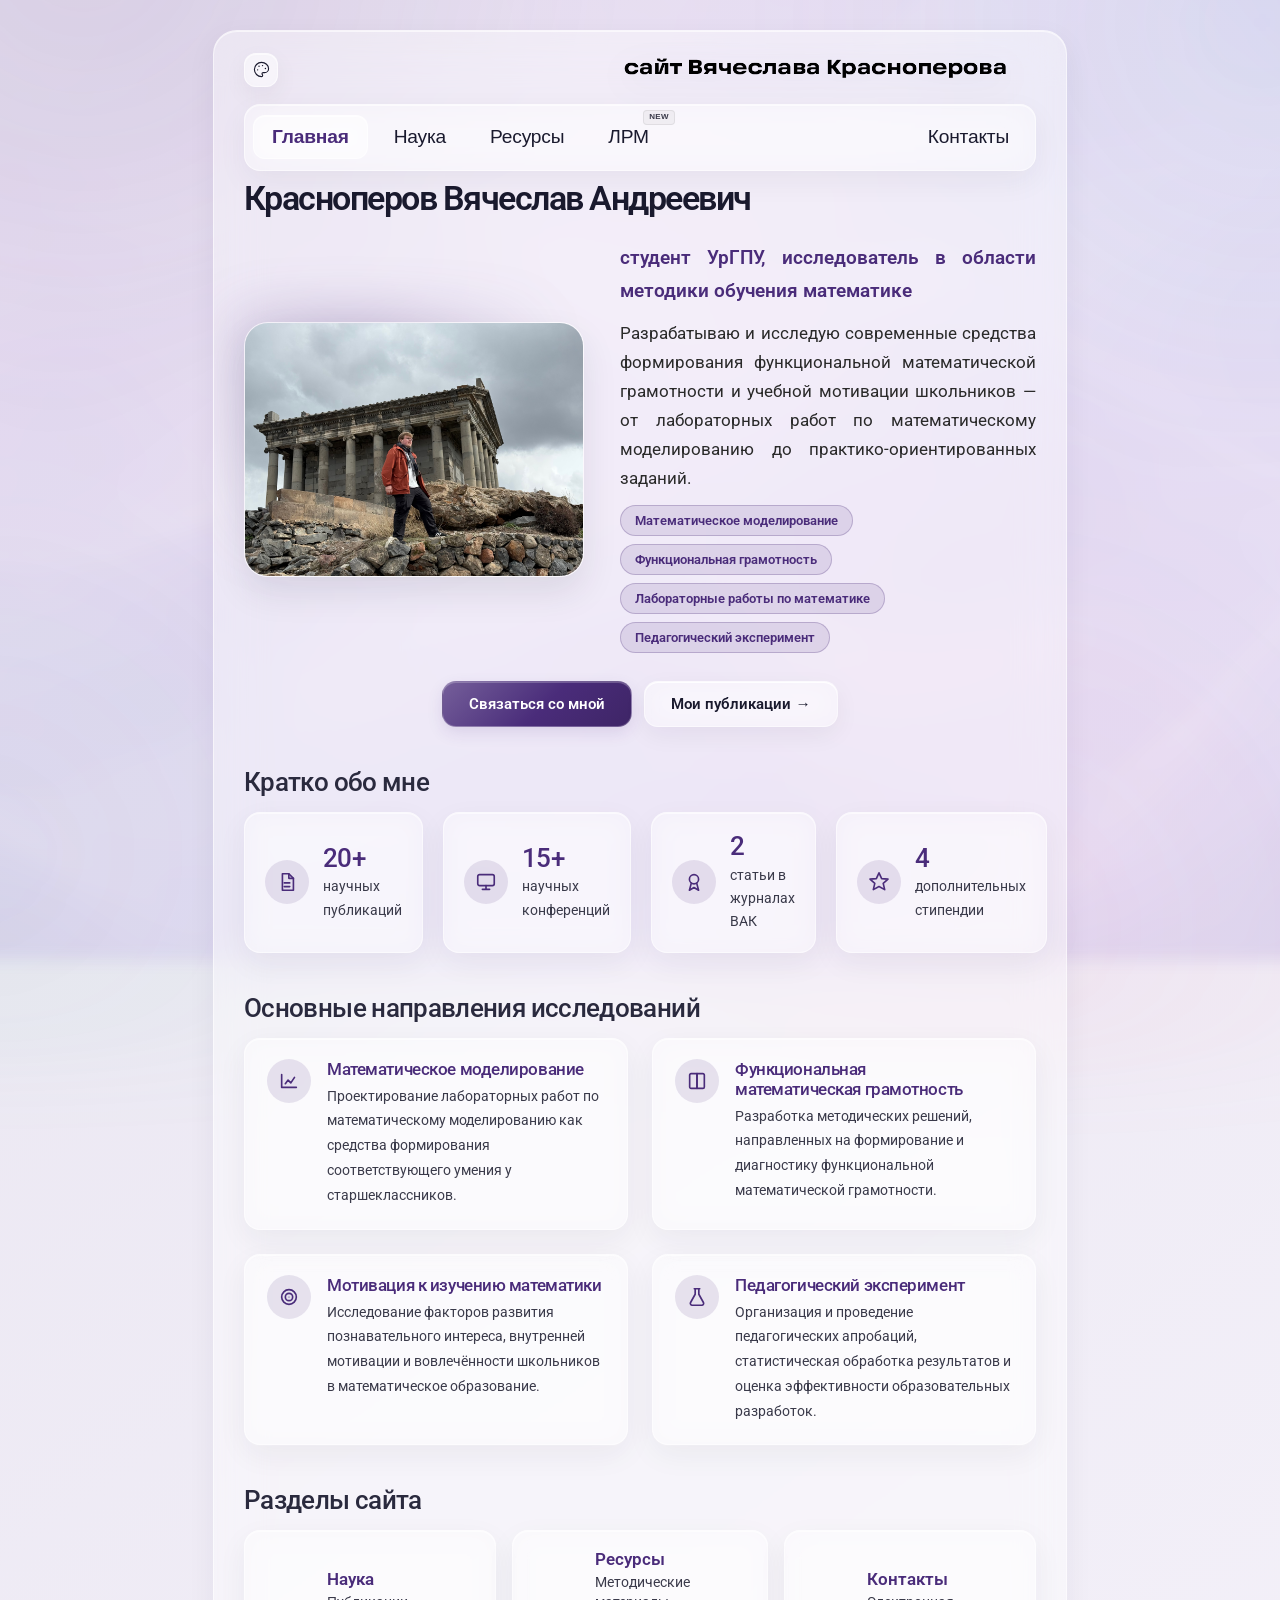
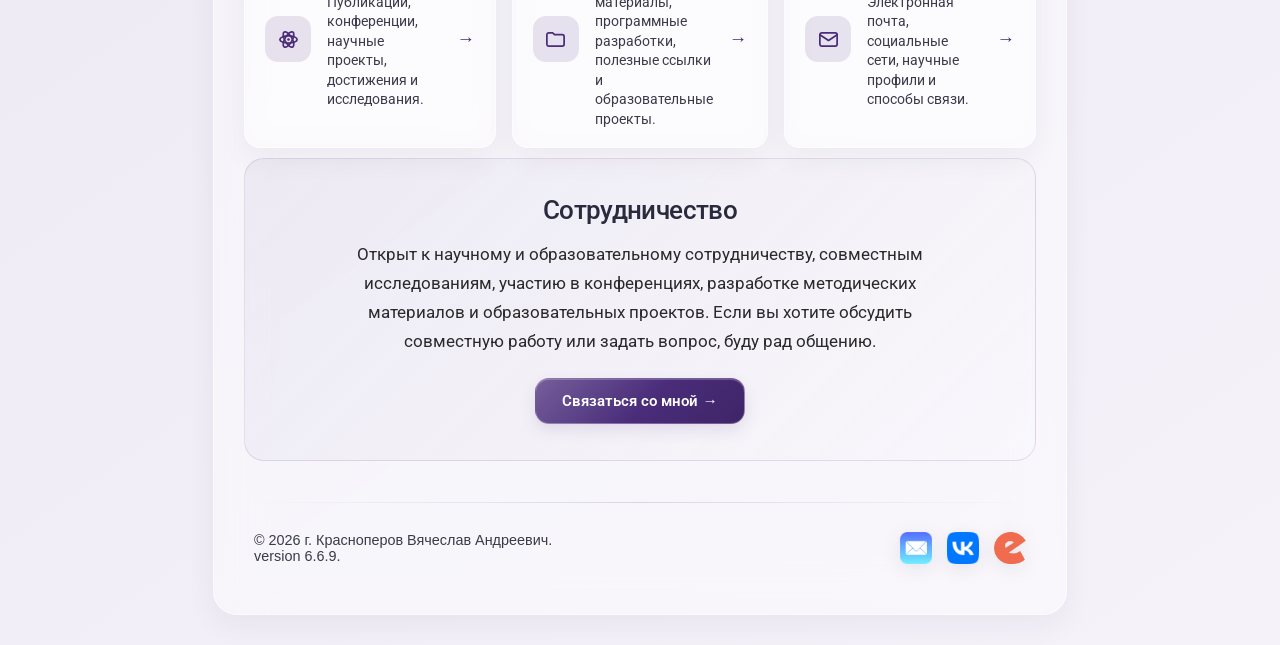
==== commit 3e9d5e34: "v6.6.9." ====
--- a/index.html
+++ b/index.html
@@ -266,7 +266,7 @@
         <div class="footer-content">
             <div class="copyright">
                 © 2026 г. Красноперов Вячеслав Андреевич. <br>
-				version 6.6.8.1.
+				version 6.6.9.
             </div>
             <div class="social-links">
                 <a href="mailto:vk.uspu@ya.ru" class="social-icon">
--- a/style.css
+++ b/style.css
@@ -113,7 +113,7 @@
     --brand-border: rgba(74, 44, 122, 0.25);
     --btn-hover-bg: rgba(74, 44, 122, 0.12);
     --bg-body: linear-gradient(145deg, #e8e4f0, #f5f2fa);
-	--bg-pattern: url('assets/patterns/pattern-purple.jpg');
+	--bg-pattern: url("assets/patterns/pattern-purple.jpg");
     --bg-pattern-opacity: 0.2;
 	}
 html.color-purple.dark-theme {
@@ -127,7 +127,7 @@
     /* без явного none тут светлый паттерн "просвечивал" даже в тёмном режиме —
        правила html.color-X и html.dark-theme имели равный приоритет,
        и по порядку в файле побеждал светлый вариант */
-    --bg-pattern: url('assets/patterns/pattern-purple.jpg');
+    --bg-pattern: url("assets/patterns/pattern-purple.jpg");
     --bg-pattern-opacity: 0.6;
 }
 
@@ -140,7 +140,7 @@
     --brand-border: rgba(193, 86, 10, 0.25);
     --btn-hover-bg: rgba(193, 86, 10, 0.12);
     --bg-body: linear-gradient(145deg, #f5e6d8, #fbf3ea);
-	--bg-pattern: url('assets/patterns/pattern-orange.jpg');
+	--bg-pattern: url("assets/patterns/pattern-orange.jpg");
     --bg-pattern-opacity: 0.2;
 }
 html.color-orange.dark-theme {
@@ -151,7 +151,7 @@
     --brand-border: rgba(255, 117, 20, 0.28);
     --btn-hover-bg: rgba(255, 117, 20, 0.20);
     --bg-body: linear-gradient(145deg, #2b2622, #40342c);
-    --bg-pattern: url('assets/patterns/pattern-orange.jpg');
+    --bg-pattern: url("assets/patterns/pattern-orange.jpg");
     --bg-pattern-opacity: 0.5;
 }
 
@@ -164,7 +164,7 @@
     --brand-border: rgba(20, 108, 148, 0.25);
     --btn-hover-bg: rgba(20, 108, 148, 0.12);
     --bg-body: linear-gradient(145deg, #dbe9f0, #eef6f9);
-	--bg-pattern: url('assets/patterns/pattern-ocean.jpg');
+	--bg-pattern: url("assets/patterns/pattern-ocean.jpg");
     --bg-pattern-opacity: 0.3;
 	}
 html.color-ocean.dark-theme {
@@ -175,7 +175,7 @@
     --brand-border: rgba(94, 200, 232, 0.30);
     --btn-hover-bg: rgba(94, 200, 232, 0.18);
     --bg-body: linear-gradient(145deg, #16232c, #1f3541);
-    --bg-pattern: url('assets/patterns/pattern-ocean.jpg');
+    --bg-pattern: url("assets/patterns/pattern-ocean.jpg");
     --bg-pattern-opacity: 0.3;
 }
 
@@ -188,7 +188,7 @@
     --brand-border: rgba(28, 124, 84, 0.25);
     --btn-hover-bg: rgba(28, 124, 84, 0.12);
     --bg-body: linear-gradient(145deg, #dcf0e4, #eef9f2);
-	--bg-pattern: url('assets/patterns/pattern-emerald.jpg');
+	--bg-pattern: url("assets/patterns/pattern-emerald.jpg");
     --bg-pattern-opacity: 0.5;
 	}
 html.color-emerald.dark-theme {
@@ -199,7 +199,7 @@
     --brand-border: rgba(79, 212, 138, 0.30);
     --btn-hover-bg: rgba(79, 212, 138, 0.18);
     --bg-body: linear-gradient(145deg, #16241d, #1f3527);
-    --bg-pattern: url('assets/patterns/pattern-emerald.jpg');
+    --bg-pattern: url("assets/patterns/pattern-emerald.jpg");
     --bg-pattern-opacity: 0.6;
 }
 
@@ -212,7 +212,7 @@
     --brand-border: rgba(176, 51, 92, 0.25);
     --btn-hover-bg: rgba(176, 51, 92, 0.12);
     --bg-body: linear-gradient(145deg, #f3dde6, #faeef2);
-	--bg-pattern: url('assets/patterns/pattern-rose.jpg');
+	--bg-pattern: url("assets/patterns/pattern-rose.jpg");
     --bg-pattern-opacity: 0.4;
 	}
 html.color-rose.dark-theme {
@@ -223,7 +223,7 @@
     --brand-border: rgba(242, 120, 154, 0.30);
     --btn-hover-bg: rgba(242, 120, 154, 0.18);
     --bg-body: linear-gradient(145deg, #2a1c24, #3d2733);
-    --bg-pattern: url('assets/patterns/pattern-rose.jpg');
+    --bg-pattern: url("assets/patterns/pattern-rose.jpg");
     --bg-pattern-opacity: 0.5;
 }
 
@@ -266,7 +266,7 @@
     padding-right: max(30px, env(safe-area-inset-right));
     padding-bottom: max(30px, env(safe-area-inset-bottom));
     background: var(--bg-body);
-    font-family: 'Segoe UI', Roboto, system-ui, -apple-system, sans-serif;
+    font-family: "Segoe UI", Roboto, system-ui, -apple-system, sans-serif;
     color: var(--text-primary);
     position: relative;
     transition: background 0.3s ease, color 0.3s ease;
@@ -302,9 +302,7 @@
 /* На тач-устройствах без реального ховера убираем "залипающие"
    hover-эффекты (transform/scale), которые остаются висеть после тапа */
 @media (hover: none) {
-    .achievements-list li:hover,
-    .numbered-list li:hover,
-    .achievements-list ul li:hover,
+    
     .contact-item:hover,
     .contact-card:hover,
     .stats-grid .contact-card:hover,
@@ -602,7 +600,7 @@
 
 nav li {
     margin: 0;
-    font-family: 'Segoe UI', Arial, sans-serif;
+    font-family: "Segoe UI", Arial, sans-serif;
     font-weight: 500;
 }
 
@@ -739,140 +737,32 @@
 /* ============================================================
    СПИСКИ (достижения)
    ============================================================ */
-.achievements-list,
-.numbered-list {
-    list-style: none;
-    padding: 0;
-    margin: 25px 0;
-}
-
-.achievements-list li,
-.numbered-list li {
-    padding: 16px 20px 16px 55px;
-    margin-bottom: 12px;
-    background: var(--card-bg);
-    backdrop-filter: blur(8px);
-    -webkit-backdrop-filter: blur(8px);
-    border-radius: 14px;
-    border: 1px solid var(--glass-border);
-    box-shadow: var(--shadow-sm);
-    font-size: 1rem;
-    color: var(--text-primary);
-    position: relative;
-    transition: all 0.25s ease;
-}
-
-.achievements-list li:hover,
-.numbered-list li:hover {
-    transform: translateX(6px);
-    background: var(--card-hover);
-    box-shadow: 0 6px 20px rgba(var(--brand-color-rgb), 0.08);
-    border-color: rgba(var(--brand-color-rgb), 0.20);
-}
-
-.dark-theme .achievements-list li:hover,
-.dark-theme .numbered-list li:hover {
-    box-shadow: 0 6px 20px rgba(0, 0, 0, 0.3);
-}
-
-.achievements-list li::before {
-    content: "✓";
-    position: absolute;
-    left: 18px;
-    top: 50%;
-    transform: translateY(-50%);
-    width: 24px;
-    height: 24px;
-    background: var(--brand-light);
-    backdrop-filter: blur(4px);
-    color: var(--brand-color);
-    font-size: 14px;
-    font-weight: bold;
-    border-radius: 50%;
-    display: flex;
-    align-items: center;
-    justify-content: center;
-    border: 1px solid rgba(var(--brand-color-rgb), 0.2);
-}
-
-.numbered-list li::before {
-    content: counter(list-counter);
-    position: absolute;
-    left: 18px;
-    top: 18px;
-    transform: none;
-    width: 24px;
-    height: 24px;
-    background: var(--brand-light);
-    backdrop-filter: blur(4px);
-    color: var(--brand-color);
-    font-size: 13px;
-    font-weight: bold;
-    border-radius: 50%;
-    display: flex;
-    align-items: center;
-    justify-content: center;
-    border: 1px solid rgba(var(--brand-color-rgb), 0.2);
-    pointer-events: none;
-}
-
-.numbered-list {
-    counter-reset: list-counter;
-}
-.numbered-list li {
-    counter-increment: list-counter;
-}
-
-.achievements-list ul {
-    list-style: none;
-    padding-left: 0;
-    margin: 15px 0 5px 0;
-}
-
-.achievements-list ul li {
-    padding: 10px 15px 10px 40px;
-    margin-bottom: 6px;
-    background: rgba(255, 255, 255, 0.20);
-    backdrop-filter: blur(4px);
-    border-radius: 10px;
-    border-left: 3px solid rgba(var(--brand-color-rgb), 0.3);
-    font-size: 0.95rem;
-    color: var(--text-light);
-    box-shadow: none;
-    position: relative;
-    transform: none !important;
-}
-
-.dark-theme .achievements-list ul li {
-    background: rgba(255, 255, 255, 0.05);
-    border-left-color: rgba(var(--brand-color-rgb), 0.5);
-}
-
-.achievements-list ul li::before {
-    content: "•";
-    position: absolute;
-    left: 16px;
-    top: 50%;
-    transform: translateY(-50%);
-    width: auto;
-    height: auto;
-    background: transparent;
-    color: var(--brand-color);
-    font-size: 20px;
-    border-radius: 0;
-    display: block;
-    border: none;
-}
-
-.achievements-list ul li:hover {
-    background: rgba(255, 255, 255, 0.35);
-    transform: translateX(4px) !important;
-    border-left-color: var(--brand-color);
-}
-
-.dark-theme .achievements-list ul li:hover {
-    background: rgba(255, 255, 255, 0.1);
-}
+
+
+
+
+
+
+
+
+
+
+
+
+
+
+
+
+
+
+
+
+
+
+
+
+
+
 
 /* ============================================================
    КОНТАКТЫ и РЕСУРСЫ
@@ -1012,13 +902,7 @@
     color: #241d17;
 }
 
-.contacts-list-vertical {
-    display: flex;
-    flex-direction: column;
-    gap: 20px;
-    max-width: 800px;
-    margin: 30px auto;
-}
+
 
 /* ============================================================
    ПОДВАЛ
@@ -1041,7 +925,7 @@
 }
 
 .copyright {
-    font-family: 'Segoe UI', Arial, sans-serif;
+    font-family: "Segoe UI", Arial, sans-serif;
     color: var(--text-muted);
     padding: 10px;
     font-size: 0.9rem;
@@ -1216,7 +1100,7 @@
 .publications-table .btn-sm:hover{
     background:var(--btn-hover-bg);
     color:var(--brand-color);
-    box-shadow:0 4px 12px rgba(var(--brand-color-rgb),.12);
+    box-shadow:0 4px 12px rgba(var(--brand-color-rgb),.065);
 }
 
 .publications-table .btn-sm:active{
@@ -1348,12 +1232,7 @@
     flex: 1 1 200px;
 }
 
-.result-count {
-    font-weight: 500;
-    color: var(--text-muted);
-    font-size: 0.95rem;
-    white-space: nowrap;
-}
+
 
 #clearFilters {
     display: inline-flex;
@@ -1442,12 +1321,8 @@
     color: white;
 }
 
-.notification.success .notification-icon {
-    background: #2e7d32;
-}
-.notification.error .notification-icon {
-    background: #c62828;
-}
+
+
 
 .notification-text {
     flex: 1;
@@ -1694,21 +1569,9 @@
         display: block;
     }
 
-    .achievements-list li,
-    .numbered-list li {
-        padding: 12px 15px 12px 45px;
-        font-size: 0.9rem;
-    }
-    .achievements-list li::before,
-    .numbered-list li::before {
-        width: 20px;
-        height: 20px;
-        font-size: 11px;
-        left: 14px;
-    }
-    .numbered-list li::before {
-        top: 14px;
-    }
+    
+    
+    
 
     .contacts-container {
         grid-template-columns: 1fr;
@@ -1816,10 +1679,7 @@
         background-image: url("data:image/svg+xml,%3Csvg xmlns='http://www.w3.org/2000/svg' width='18' height='18' viewBox='0 0 24 24' fill='none' stroke='%23b8aea5' stroke-width='2' stroke-linecap='round'%3E%3Ccircle cx='11' cy='11' r='7'/%3E%3Cline x1='21' y1='21' x2='16.65' y2='16.65'/%3E%3C/svg%3E");
     }
 
-    .result-count {
-        margin-left: 0;
-        text-align: center;
-    }
+    
     /* сброс — компактная ссылка-кнопка справа, а не растянутый блок */
     #clearFilters {
         justify-self: end;
@@ -2908,10 +2768,7 @@
     gap: 14px;
     margin: 14px 0 20px;
 }
-.lwm-image-slots-single {
-    grid-template-columns: minmax(0, 1fr);
-    max-width: 420px;
-}
+
 
 .lwm-image-slot {
     margin: 0;
@@ -2925,9 +2782,7 @@
     box-shadow: var(--shadow-sm);
     overflow: hidden;
 }
-.lwm-image-slots-single .lwm-image-slot-media {
-    aspect-ratio: 4 / 3;
-}
+
 .lwm-image-slot-media img {
     display: block;
     width: 100%;
@@ -3167,58 +3022,21 @@
 }
 
 /* ----- Кнопка сворачивания секции ----- */
-.lwm-collapse-toggle {
-    -webkit-appearance: none;
-    appearance: none;
-    flex-shrink: 0;
-    width: 36px;
-    height: 36px;
-    border-radius: 12px;
-    border: 1px solid var(--glass-border);
-    background: var(--card-bg);
-    backdrop-filter: blur(10px);
-    -webkit-backdrop-filter: blur(10px);
-    color: var(--text-primary);
-    display: flex;
-    align-items: center;
-    justify-content: center;
-    cursor: pointer;
-    padding: 0;
-    margin-top: 2px;
-    transition: background 0.2s ease, transform 0.2s ease;
-}
-
-.lwm-collapse-toggle:hover {
-    background: var(--brand-light);
-}
-
-.lwm-collapse-toggle svg {
-    width: 18px;
-    height: 18px;
-    transition: transform 0.25s ease;
-}
-
-.lwm-collapse-toggle[aria-expanded="false"] svg {
-    transform: rotate(-90deg);
-}
+
+
+
+
+
+
+
 
 /* ----- Тело секции: сворачивается плавно через grid-template-rows,
    без JS-измерения высоты (0fr/1fr — надёжный CSS-приём) ----- */
-.lwm-collapse {
-    display: grid;
-    grid-template-rows: 1fr;
-    transition: grid-template-rows 0.3s ease;
-}
-
-.lwm-collapse-inner {
-    overflow: hidden;
-    min-height: 0;
-}
-
-.lwm-theory.is-collapsed .lwm-collapse,
-.lwm-calculator.is-collapsed .lwm-collapse {
-    grid-template-rows: 0fr;
-}
+
+
+
+
+
 
 /* ----- Условие задачи: "Дано / Нужно найти" ----- */
 .lwm-task {
@@ -3265,12 +3083,7 @@
    попасть туда, где нужно, сворачивание — чтобы убрать то, что сейчас
    не нужно. Разные задачи, обе полезны на длинной странице.
    Кнопки — те же .btn-primary/.btn-secondary, что и на главной. */
-.lwm-jumplinks {
-    display: flex;
-    flex-wrap: wrap;
-    gap: 12px;
-    margin: 0 0 28px;
-}
+
 
 /* Поля формы */
 
@@ -4104,8 +3917,7 @@
     margin: 0 0 18px;
 }
 
-.lwm-panel-kicker,
-.lwm-section-kicker {
+.lwm-panel-kicker{
     display: block;
     margin-bottom: 7px;
     color: var(--brand-color);
@@ -4129,173 +3941,60 @@
     line-height: 1.6;
 }
 
-.lwm-panel-cta {
-    margin-top: 20px;
-    margin-bottom: 32px;
-}
-
-.lwm-model-steps {
-    display: grid;
-    gap: 14px;
-    margin: 26px 0;
-}
-
-.lwm-model-step {
-    display: grid;
-    grid-template-columns: 38px minmax(0, 1fr);
-    gap: 14px;
-    align-items: start;
-    padding: 17px 18px;
-    border: 1px solid var(--glass-border);
-    border-radius: 14px;
-    background: rgba(var(--brand-color-rgb), .025);
-}
-
-.lwm-model-step > span {
-    display: grid;
-    place-items: center;
-    width: 38px;
-    height: 38px;
-    border-radius: 11px;
-    background: var(--brand-light);
-    border: 1px solid var(--brand-border);
-    color: var(--brand-color);
-    font-size: .78rem;
-    font-weight: 700;
-}
-
-.lwm-model-step strong {
-    display: block;
-    margin: 2px 0 6px;
-    color: var(--text-primary);
-    font-weight: 600;
-}
-
-.lwm-model-step p {
-    margin: 0 !important;
-    text-align: left !important;
-}
-
-.lwm-model-step .theory-eq {
-    margin: 13px 0 2px;
-}
-
-.lwm-note {
-    margin-top: 20px;
-    padding: 14px 17px;
-    border-left: 3px solid var(--brand-color);
-    border-radius: 0 12px 12px 0;
-    background: var(--brand-light);
-    color: var(--text-secondary);
-    line-height: 1.55;
-}
-
-.lwm-note strong {
-    color: var(--brand-color);
-}
-
-.lwm-teacher-grid {
-    display: grid;
-    grid-template-columns: repeat(2, minmax(0, 1fr));
-    gap: 14px;
-    margin: 24px 0 34px;
-}
-
-.lwm-method-card {
-    position: relative;
-    display: grid;
-    grid-template-columns: 38px minmax(0, 1fr);
-    gap: 14px;
-    padding: 20px;
-    border: 1px solid var(--glass-border);
-    border-radius: 16px;
-    background: var(--card-bg);
-    backdrop-filter: blur(12px);
-    -webkit-backdrop-filter: blur(12px);
-    box-shadow: var(--shadow-sm);
-}
-
-.lwm-method-card-featured {
-    grid-column: 1 / -1;
-    background: var(--brand-light);
-    border-color: var(--brand-border);
-}
-
-.lwm-method-number {
-    display: grid;
-    place-items: center;
-    width: 38px;
-    height: 38px;
-    border-radius: 11px;
-    background: var(--brand-light);
-    border: 1px solid var(--brand-border);
-    color: var(--brand-color);
-    font-size: .78rem;
-    font-weight: 700;
-}
-
-.lwm-method-card-featured .lwm-method-number {
-    background: var(--card-bg);
-}
-
-.lwm-method-card h3 {
-    margin: 1px 0 8px !important;
-    color: var(--text-primary);
-    font-size: 1.03rem;
-    text-align: left !important;
-}
-
-.lwm-method-card p {
-    margin: 0 !important;
-    color: var(--text-secondary);
-    text-align: left !important;
-    line-height: 1.6;
-}
-
-.lwm-method-card ul,
-.lwm-method-card ol {
-    margin: 0;
-    padding-left: 20px;
-    color: var(--text-secondary);
-    line-height: 1.65;
-}
-
-.lwm-method-card li + li {
-    margin-top: 5px;
-}
+
+
+
+
+
+
+
+
+
+
+
+
+
+
+
+
+
+
+
+
+
+
+
+
+
+
+
+
+
+
+
+
+
+
+
 
 .lwm-teacher-calculator {
     padding-top: 4px;
 }
 
-.lwm-grid-three {
-    grid-template-columns: repeat(3, minmax(0, 1fr));
-}
-
-.lwm-grid-three .lwm-card {
-    min-width: 0;
-}
-
-.lwm-grid-three .lwm-fields {
-    grid-template-columns: repeat(2, minmax(0, 1fr));
-}
-
-.lwm-grid-three .lwm-fields input {
-    min-width: 0;
-}
+
+
+
+
+
+
+
 
 @media (max-width: 900px) {
-    .lwm-teacher-grid {
-        grid-template-columns: 1fr;
-    }
-
-    .lwm-method-card-featured {
-        grid-column: auto;
-    }
-
-    .lwm-grid-three {
-        grid-template-columns: 1fr;
-    }
+    
+
+    
+
+    
 }
 
 @media (max-width: 640px) {
@@ -4311,24 +4010,11 @@
         font-size: 1.42rem !important;
     }
 
-    .lwm-model-step,
-    .lwm-method-card {
-        grid-template-columns: 32px minmax(0, 1fr);
-        gap: 11px;
-        padding: 15px;
-    }
-
-    .lwm-model-step > span,
-    .lwm-method-number {
-        width: 32px;
-        height: 32px;
-        border-radius: 9px;
-        font-size: .72rem;
-    }
-
-    .lwm-grid-three .lwm-fields {
-        grid-template-columns: 1fr;
-    }
+    
+
+    
+
+    
 }
 
 /* ============================================================
@@ -4487,38 +4173,13 @@
     padding: 18px;
 }
 
-.lwm-console-head {
-    display: flex;
-    align-items: center;
-    justify-content: space-between;
-    gap: 14px;
-}
-
-.lwm-console-kicker {
-    display: block;
-    margin-bottom: 3px;
-    color: var(--brand-color);
-    font-size: .7rem;
-    font-weight: 700;
-    letter-spacing: .5px;
-    text-transform: uppercase;
-}
-
-.lwm-console-head h2 {
-    margin: 0 !important;
-    font-size: 1.12rem !important;
-}
-
-.lwm-console-status {
-    flex-shrink: 0;
-    padding: 6px 10px;
-    border-radius: 999px;
-    border: 1px solid var(--glass-border);
-    background: var(--btn-bg);
-    color: var(--text-muted);
-    font-size: .76rem;
-    font-weight: 600;
-}
+
+
+
+
+
+
+
 
 .lwm-teacher-console .lwm-result-output {
     min-height: 62px;
@@ -4573,14 +4234,9 @@
         grid-template-columns: 1fr;
     }
 
-    .lwm-console-head {
-        align-items: flex-start;
-        flex-direction: column;
-    }
-
-    .lwm-console-status {
-        align-self: flex-start;
-    }
+    
+
+    
 }
 
 
@@ -4590,7 +4246,7 @@
    плотность текста и поля, что и в других разделах сайта.
    ============================================================ */
 
-.lwm-teacher-grid .lwm-method-card,
+
 .lwm-az-point,
 .lwm-teacher-console {
     border: 1px solid var(--glass-border);
@@ -4601,35 +4257,15 @@
     box-shadow: var(--shadow-sm);
 }
 
-.lwm-teacher-grid .lwm-method-card {
-    padding: 22px;
-}
-
-.lwm-method-card h3 {
-    font-size: 1.05rem;
-    font-weight: 600;
-}
-
-.lwm-method-card p,
-.lwm-method-card li {
-    font-size: .95rem;
-    font-weight: 400;
-}
-
-.lwm-method-number {
-    width: 40px;
-    height: 40px;
-    border-radius: 12px;
-    font-size: .82rem;
-    font-weight: 600;
-    background: var(--brand-light);
-    border: 1px solid var(--brand-border);
-}
-
-.lwm-method-card-featured {
-    background: var(--brand-light);
-    border-color: var(--brand-border);
-}
+
+
+
+
+
+
+
+
+
 
 /* Три объекта — единая табличная рабочая область, но без
    визуально тяжёлой HTML-таблицы. Каждый столбец повторяет
@@ -4724,30 +4360,13 @@
     margin-top: 22px;
 }
 
-.lwm-console-head {
-    padding-bottom: 14px;
-    border-bottom: 1px solid var(--glass-border);
-}
-
-.lwm-console-kicker {
-    font-size: .76rem;
-    font-weight: 600;
-}
-
-.lwm-console-head h2 {
-    font-size: 1.2rem !important;
-    font-weight: 600;
-}
-
-.lwm-console-status {
-    padding: 6px 11px;
-    border-radius: 10px;
-    border: 1px solid var(--glass-border);
-    background: var(--btn-bg);
-    font-size: .82rem;
-    font-weight: 500;
-    color: var(--text-secondary);
-}
+
+
+
+
+
+
+
 
 .lwm-teacher-console .lwm-result-output {
     min-height: 68px;
@@ -4775,13 +4394,11 @@
 }
 
 @media (max-width: 900px) {
-    .lwm-az-table {
-        grid-template-columns: 1fr;
-    }
+    
 }
 
 @media (max-width: 640px) {
-    .lwm-teacher-grid .lwm-method-card,
+    
     .lwm-az-point,
     .lwm-teacher-console {
         padding: 18px;
@@ -4842,8 +4459,7 @@
 }
 
 /* Внутренние карточки ЛРМ повторяют обычные карточки сайта. */
-.lwm-model-step,
-.lwm-method-card,
+
 .lwm-az-point,
 .lwm-teacher-console,
 .lwm-card,
@@ -4853,8 +4469,7 @@
     box-shadow: var(--shadow-sm);
 }
 
-.lwm-model-step > span,
-.lwm-method-number,
+
 .lwm-az-point-number {
     background: var(--brand-light);
     border-color: var(--brand-border);
@@ -4862,7 +4477,7 @@
     font-weight: 700;
 }
 
-.lwm-method-card-featured,
+
 .lwm-az-point-target {
     background: var(--brand-light);
     border-color: var(--brand-border);
@@ -4870,10 +4485,8 @@
 
 /* Типографика не должна быть легче, чем в остальных разделах сайта. */
 .lwm-panel-kicker,
-.lwm-section-kicker,
 .lwm-panel-intro h2,
 .lwm-section-header h2,
-.lwm-method-card h3,
 .lwm-az-point h3,
 .lwm-card h2,
 .lwm-result-card h2 {
@@ -4881,8 +4494,6 @@
 }
 
 .lwm-panel-intro p,
-.lwm-method-card p,
-.lwm-method-card li,
 .lwm-description,
 .lwm-az-point .lwm-fields label,
 .lwm-fields label {
@@ -4915,9 +4526,7 @@
     box-shadow: 0 3px 14px rgba(var(--brand-color-rgb), .12);
 }
 
-.dark-theme .lwm-az-point .lwm-fields input:focus {
-    background: rgba(255,255,255,.08);
-}
+
 
 /* Кнопки — строго по центру, как CTA и другие группы действий сайта. */
 .lwm-teacher-calculator .lwm-actions {
@@ -4983,14 +4592,10 @@
     font-weight: 400;
 }
 
-.lwm-teacher-console .lwm-history-item:last-child {
-    border-bottom: 0;
-}
+
 
 @media (max-width: 900px) {
-    .lwm-az-table {
-        grid-template-columns: 1fr;
-    }
+    
 }
 
 @media (max-width: 640px) {
@@ -5009,8 +4614,6 @@
 
 /* ЛРМ — приглушённые поверхности для тёмных цветовых схем */
 .dark-theme .lwm-audience-shell,
-.dark-theme .lwm-model-step,
-.dark-theme .lwm-method-card,
 .dark-theme .lwm-az-point,
 .dark-theme .lwm-teacher-console,
 .dark-theme .lwm-card,
@@ -5030,10 +4633,7 @@
 }
 
 .dark-theme .lwm-audience-icon,
-.dark-theme .lwm-model-step > span,
-.dark-theme .lwm-method-number,
 .dark-theme .lwm-az-point-number,
-.dark-theme .lwm-method-card-featured,
 .dark-theme .lwm-az-point-target {
     background: rgba(var(--brand-color-rgb), .075);
     border-color: rgba(var(--brand-color-rgb), .20);
@@ -5058,3 +4658,1889 @@
     border-color: rgba(var(--brand-color-rgb), .48);
     box-shadow: 0 3px 14px rgba(var(--brand-color-rgb), .08);
 }
+
+
+/* ============================================================
+   ЛРМ — уведомление об учебном разделе в разработке
+   ============================================================ */
+.lwm-teacher-notice {
+    display: flex;
+    align-items: flex-start;
+    gap: 14px;
+    margin: 22px 0 26px;
+    padding: 16px 18px;
+    background: rgba(198, 40, 40, 0.08);
+    border: 1px solid rgba(198, 40, 40, 0.28);
+    border-radius: 16px;
+    color: #a51f1f;
+    box-shadow: var(--shadow-sm);
+}
+
+.lwm-teacher-notice-icon {
+    flex: 0 0 28px;
+    width: 28px;
+    height: 28px;
+    display: inline-flex;
+    align-items: center;
+    justify-content: center;
+    border-radius: 50%;
+    background: rgba(198, 40, 40, 0.14);
+    border: 1px solid rgba(198, 40, 40, 0.24);
+    color: #c62828;
+    font-weight: 700;
+    line-height: 1;
+}
+
+.lwm-teacher-notice strong {
+    display: block;
+    margin: 1px 0 5px;
+    color: #9f1d1d;
+    font-size: 16px;
+    font-weight: 700;
+}
+
+.lwm-teacher-notice p {
+    margin: 0;
+    color: #8f2a2a;
+    line-height: 1.55;
+}
+
+/* В тёмной теме красный акцент делаем светлее для читаемости. */
+.dark-theme .lwm-teacher-notice {
+    background: rgba(239, 83, 80, 0.10);
+    border-color: rgba(239, 83, 80, 0.28);
+    color: #f3b1ae;
+}
+
+.dark-theme .lwm-teacher-notice-icon {
+    background: rgba(239, 83, 80, 0.16);
+    border-color: rgba(239, 83, 80, 0.30);
+    color: #ef5350;
+}
+
+.dark-theme .lwm-teacher-notice strong {
+    color: #ffb3b0;
+}
+
+.dark-theme .lwm-teacher-notice p {
+    color: #e5b2af;
+}
+
+/* ============================================================
+   ЛРМ — расширенный методический текст учительского раздела
+   ============================================================ */
+
+
+
+
+
+
+
+
+
+
+
+
+
+
+
+
+
+
+@media (max-width: 640px) {
+    
+
+    
+}
+
+/* ============================================================
+   ЛРМ — переработанный учительский раздел
+   Структура построена вокруг сценария занятия, а не вокруг
+   длинной последовательности одинаковых текстовых карточек.
+   ============================================================ */
+.lwm-teacher-lead,
+.lwm-teacher-section,
+.lwm-teacher-sources-card {
+    border: 1px solid var(--glass-border);
+    border-radius: 18px;
+    background: var(--card-bg);
+    box-shadow: var(--shadow-sm);
+    backdrop-filter: blur(12px);
+    -webkit-backdrop-filter: blur(12px);
+}
+.lwm-teacher-lead {display:block;margin:24px 0 18px;padding:24px 26px;border-color:var(--brand-border);background:var(--brand-light)}
+.lwm-teacher-lead h3 {margin:0 0 12px!important}
+.lwm-teacher-lead>p {padding-top:0}
+.lwm-teacher-label {display:block;margin-bottom:7px;color:var(--brand-color);font-size:.74rem;font-weight:700;letter-spacing:.08em;line-height:1.3;text-transform:uppercase}
+.lwm-teacher-lead h3,.lwm-teacher-section-head h3,.lwm-teacher-info-card h3,.lwm-teacher-sources-card h3 {margin:0!important;color:var(--text-primary);text-align:left!important;font-size:1.25rem;line-height:1.3;font-weight:700}
+.lwm-teacher-lead>p,.lwm-teacher-section-head>p,.lwm-teacher-info-card p,.lwm-teacher-section p,.lwm-teacher-sources-card p {margin:0!important;color:var(--text-secondary);font-size:.95rem;line-height:1.68;text-align:left!important}
+.lwm-teacher-lead>p{padding-top:3px}
+.lwm-teacher-section{margin:18px 0;padding:24px 26px}
+.lwm-teacher-section-head{display:block;margin-bottom:20px}
+.lwm-teacher-section-head>p{padding:0;margin-top:10px!important}
+.lwm-teacher-flow{display:grid;grid-template-columns:repeat(2,minmax(0,1fr));gap:12px}
+.lwm-teacher-flow-card{min-width:0;padding:18px;border:1px solid var(--glass-border);border-radius:14px;background:rgba(var(--brand-color-rgb),.025)}
+.lwm-teacher-flow-number{display:grid;place-items:center;width:34px;height:34px;margin-bottom:15px;border-radius:10px;background:var(--brand-light);border:1px solid var(--brand-border);color:var(--brand-color);font-size:.76rem;font-weight:700}
+.lwm-teacher-flow-card h4,.lwm-teacher-focus h4{margin:0 0 8px!important;color:var(--text-primary);font-size:.98rem;line-height:1.35;font-weight:700;text-align:left!important}
+.lwm-teacher-flow-card p,.lwm-teacher-focus p{margin:0!important;color:var(--text-secondary);font-size:.88rem;line-height:1.6;text-align:left!important}
+
+.lwm-teacher-formation{display:grid;grid-template-columns:repeat(3,minmax(0,1fr));gap:12px}.lwm-teacher-formation .lwm-teacher-info-card{height:100%;box-sizing:border-box}.lwm-teacher-career{margin-top:12px;padding:20px 22px;border:1px solid var(--brand-border);border-radius:16px;background:var(--brand-light)}.lwm-teacher-career h3{margin:0 0 9px!important;color:var(--text-primary);font-size:1.05rem;line-height:1.35}.lwm-teacher-career p{margin:0!important;color:var(--text-secondary);font-size:.92rem;line-height:1.65;text-align:left!important}
+.lwm-teacher-info-card{padding:23px 24px;border:1px solid var(--glass-border);border-radius:18px;background:var(--card-bg);box-shadow:var(--shadow-sm)}
+.lwm-teacher-info-card p+p{margin-top:12px!important}.lwm-teacher-info-card h3{margin-bottom:12px!important}.lwm-teacher-info-card-accent{border-color:var(--brand-border);background:var(--brand-light)}
+.lwm-teacher-focus{display:grid;grid-template-columns:repeat(3,minmax(0,1fr));gap:12px}
+.lwm-teacher-focus article{padding:18px 18px 17px;border-top:2px solid var(--brand-color);border-radius:0 0 14px 14px;background:rgba(var(--brand-color-rgb),.025)}
+.lwm-teacher-checks{display:grid;grid-template-columns:1fr 1fr;gap:0 28px}.lwm-teacher-checks p{padding:15px 0;border-top:1px solid var(--glass-border)}.lwm-teacher-checks strong{color:var(--text-primary);font-weight:700}
+.lwm-teacher-rubric{display:grid;grid-template-columns:repeat(5,minmax(0,1fr));gap:8px;margin:4px 0 16px}.lwm-teacher-rubric div{min-width:0;padding:13px 12px;border-radius:12px;background:var(--brand-light);border:1px solid var(--brand-border)}.lwm-teacher-rubric strong{display:block;margin-bottom:5px;color:var(--brand-color);font-size:.76rem;font-weight:700}.lwm-teacher-rubric span{display:block;color:var(--text-secondary);font-size:.8rem;line-height:1.45}.lwm-teacher-assessment-note{padding-top:15px;border-top:1px solid var(--glass-border)}
+.lwm-teacher-results{display:grid;grid-template-columns:minmax(0,1.2fr) minmax(300px,.8fr);gap:28px;align-items:center}.lwm-teacher-result-main p{margin-top:12px!important}.lwm-teacher-stats{display:grid;grid-template-columns:1fr 1fr;gap:8px}.lwm-teacher-stats div{padding:14px 15px;border-radius:13px;background:rgba(var(--brand-color-rgb),.035);border:1px solid var(--glass-border)}.lwm-teacher-stats strong{display:block;color:var(--brand-color);font-size:1.25rem;line-height:1.1}.lwm-teacher-stats span{display:block;margin-top:5px;color:var(--text-secondary);font-size:.78rem;line-height:1.4}
+.lwm-teacher-sources-card{display:flex;justify-content:space-between;align-items:center;gap:24px;margin:18px 0 34px;padding:20px 22px;border-color:var(--brand-border);background:var(--brand-light)}.lwm-teacher-sources-card h3{font-size:1.05rem;margin-bottom:7px!important}.lwm-teacher-sources-card p{font-size:.88rem;max-width:780px}.lwm-teacher-science-link{flex:0 0 auto;display:inline-flex;align-items:center;gap:8px;min-height:42px;padding:9px 15px;border:1px solid var(--brand-border);border-radius:11px;background:var(--card-bg);color:var(--brand-color);font-size:.88rem;font-weight:700;text-decoration:none;transition:transform .18s ease,background .18s ease}.lwm-teacher-science-link:hover{transform:translateY(-1px);background:var(--card-hover)}
+.dark-theme .lwm-teacher-lead,.dark-theme .lwm-teacher-info-card-accent,.dark-theme .lwm-teacher-sources-card{background:rgba(var(--brand-color-rgb),.04)}.dark-theme .lwm-teacher-flow-card,.dark-theme .lwm-teacher-focus article,.dark-theme .lwm-teacher-stats div{background:rgba(255,255,255,.025)}.dark-theme .lwm-teacher-rubric div{background:rgba(var(--brand-color-rgb),.07)}
+@media (max-width:980px){.lwm-teacher-results{grid-template-columns:1fr}.lwm-teacher-formation{grid-template-columns:1fr 1fr}.lwm-teacher-rubric{grid-template-columns:repeat(3,minmax(0,1fr))}}
+@media (max-width:700px){.lwm-teacher-section,.lwm-teacher-lead,.lwm-teacher-info-card{padding:18px}.lwm-teacher-formation,.lwm-teacher-focus,.lwm-teacher-checks{grid-template-columns:1fr}.lwm-teacher-flow{grid-template-columns:1fr}.lwm-teacher-rubric{grid-template-columns:1fr 1fr}.lwm-teacher-sources-card{align-items:flex-start;flex-direction:column}}
+
+
+/* ЛРМ — точечная настройка методического раздела */
+.lwm-teacher-flow-head{display:flex;align-items:center;gap:12px;margin-bottom:14px}
+.lwm-teacher-flow-number{flex:0 0 34px;margin:0;display:grid;place-items:center;width:34px;height:34px}
+.lwm-teacher-flow-card h4{margin:0!important}
+.lwm-teacher-checks{gap:10px 18px}
+.lwm-teacher-checks p{margin:0!important;padding:14px 16px;border:1px solid var(--glass-border);border-radius:12px;background:rgba(var(--brand-color-rgb),.025);line-height:1.6}
+.dark-theme .lwm-teacher-checks p{background:rgba(255,255,255,.025)}
+.lwm-teacher-rubric div{display:grid;grid-template-columns:28px minmax(0,1fr);align-items:center;gap:5px;padding:11px 10px}
+.lwm-teacher-rubric strong{display:flex;align-items:center;justify-content:flex-start;margin:0;color:var(--brand-color);font-size:.76rem;font-weight:700}
+.lwm-teacher-rubric span{margin:0}
+@media (max-width:700px){.lwm-teacher-checks{gap:8px}.lwm-teacher-rubric div{grid-template-columns:28px minmax(0,1fr);gap:5px}}
+
+
+/* ============================================================
+   LIQUID GLASS — REFINED 2026
+   Идея исходного варианта сохранена: спокойный фон + aurora-свечение,
+   полупрозрачные поверхности, blur, тонкая световая кромка и мягкая
+   глубина. Здесь это собрано в единый слой без изменения разметки.
+   ============================================================ */
+
+:root {
+    --bg-page: rgba(255,255,255,.50);
+    --card-bg: rgba(255,255,255,.42);
+    --card-hover: rgba(255,255,255,.58);
+    --glass-border: rgba(255,255,255,.58);
+    --table-row-hover: rgba(255,255,255,.48);
+    --notif-bg: rgba(255,255,255,.78);
+    --notif-border: rgba(255,255,255,.62);
+    --liquid-stroke: rgba(255,255,255,.52);
+    --liquid-highlight: rgba(255,255,255,.72);
+    --shadow-sm: 0 8px 24px rgba(15,23,42,.055), inset 0 1px 0 rgba(255,255,255,.62);
+    --shadow-md: 0 16px 44px rgba(15,23,42,.085), inset 0 1px 0 rgba(255,255,255,.66);
+    --shadow-lg: 0 28px 80px rgba(15,23,42,.13), inset 0 1px 0 rgba(255,255,255,.70);
+}
+
+html.dark-theme {
+    --bg-page: rgba(12,17,27,.62);
+    --card-bg: rgba(255,255,255,.065);
+    --card-hover: rgba(255,255,255,.105);
+    --glass-border: rgba(255,255,255,.13);
+    --table-row-hover: rgba(255,255,255,.075);
+    --notif-bg: rgba(15,19,28,.86);
+    --notif-border: rgba(255,255,255,.14);
+    --text-primary: #f5f7fb;
+    --text-secondary: #dce2ec;
+    --text-muted: #a4adbd;
+    --text-light: #d4dbe6;
+    --liquid-stroke: rgba(255,255,255,.13);
+    --liquid-highlight: rgba(255,255,255,.10);
+    --shadow-sm: 0 10px 28px rgba(0,0,0,.24), inset 0 1px 0 rgba(255,255,255,.06);
+    --shadow-md: 0 16px 50px rgba(0,0,0,.30), inset 0 1px 0 rgba(255,255,255,.07);
+    --shadow-lg: 0 28px 90px rgba(0,0,0,.40), inset 0 1px 0 rgba(255,255,255,.08);
+}
+
+html { scroll-behavior:smooth; }
+
+body {
+    font-family: Inter, ui-sans-serif, -apple-system, BlinkMacSystemFont, "Segoe UI", Roboto, sans-serif;
+    text-rendering: optimizeLegibility;
+    -webkit-font-smoothing: antialiased;
+    -moz-osx-font-smoothing: grayscale;
+}
+
+::selection { background:rgba(var(--brand-color-rgb),.22); color:var(--text-primary); }
+:focus-visible { outline:2px solid rgba(var(--brand-color-rgb),.68); outline-offset:3px; }
+
+/* Aurora остаётся за стеклом, а не превращается в ещё один контентный слой. */
+body::after {
+    content:"";
+    position:fixed;
+    inset:-14vmax;
+    z-index:-1;
+    pointer-events:none;
+    opacity:.58;
+    background:
+        radial-gradient(circle at 16% 10%, rgba(var(--brand-color-rgb),.20), transparent 30%),
+        radial-gradient(circle at 88% 16%, rgba(94,200,232,.14), transparent 29%),
+        radial-gradient(circle at 72% 88%, rgba(242,120,154,.10), transparent 31%),
+        radial-gradient(circle at 10% 82%, rgba(79,212,138,.09), transparent 30%);
+    filter:blur(42px) saturate(1.15);
+}
+html.dark-theme body::after { opacity:.28; filter:blur(46px) saturate(1.2) brightness(.72); }
+
+/* Страница — не слишком узкая: стекло должно обрамлять контент, а не сжимать его. */
+#page {
+    background:linear-gradient(145deg, rgba(255,255,255,.52), rgba(255,255,255,.32));
+    border-color:rgba(255,255,255,.58);
+    box-shadow:
+        0 30px 90px rgba(15,23,42,.13),
+        0 2px 12px rgba(15,23,42,.045),
+        inset 0 1px 0 rgba(255,255,255,.78),
+        inset 0 -1px 0 rgba(15,23,42,.025);
+    backdrop-filter:blur(30px) saturate(1.35);
+    -webkit-backdrop-filter:blur(30px) saturate(1.35);
+}
+html.dark-theme #page {
+    background:linear-gradient(145deg, rgba(17,24,39,.66), rgba(17,24,39,.46));
+    border-color:rgba(255,255,255,.14);
+    box-shadow:0 30px 90px rgba(0,0,0,.42), inset 0 1px 0 rgba(255,255,255,.09);
+}
+
+/* Единая поверхность. Не задаём здесь transform — карточки остаются в своих
+   исходных layout-контекстах. */
+.contact-card,
+.contact-item,
+.stats-grid .contact-card,
+.research-grid .contact-card,
+.page-tile,
+.result-count-header,
+.theme-panel,
+.filter-bar,
+.table-wrapper,
+.lwm-card,
+.theory-card,
+.pwa-trigger,
+.pwa-modal-inner,
+.lwm-teacher-section,
+.lwm-teacher-info-card,
+.lwm-teacher-flow-card,
+.lwm-teacher-checks p,
+.lwm-teacher-stats div,
+.lwm-teacher-rubric div,
+.lwm-teacher-focus article {
+    background:linear-gradient(145deg, rgba(255,255,255,.44), rgba(255,255,255,.22));
+    border-color:var(--liquid-stroke);
+    box-shadow:var(--shadow-sm), inset 0 1px 0 var(--liquid-highlight);
+    backdrop-filter:blur(16px) saturate(1.28);
+    -webkit-backdrop-filter:blur(16px) saturate(1.28);
+}
+
+html.dark-theme .contact-card,
+html.dark-theme .contact-item,
+html.dark-theme .stats-grid .contact-card,
+html.dark-theme .research-grid .contact-card,
+html.dark-theme .page-tile,
+html.dark-theme .result-count-header,
+html.dark-theme .theme-panel,
+html.dark-theme .filter-bar,
+html.dark-theme .table-wrapper,
+html.dark-theme .lwm-card,
+html.dark-theme .theory-card,
+html.dark-theme .pwa-trigger,
+html.dark-theme .pwa-modal-inner,
+html.dark-theme .lwm-teacher-section,
+html.dark-theme .lwm-teacher-info-card,
+html.dark-theme .lwm-teacher-flow-card,
+html.dark-theme .lwm-teacher-checks p,
+html.dark-theme .lwm-teacher-stats div,
+html.dark-theme .lwm-teacher-rubric div,
+html.dark-theme .lwm-teacher-focus article {
+    background:linear-gradient(145deg, rgba(255,255,255,.085), rgba(255,255,255,.038));
+    border-color:rgba(255,255,255,.12);
+    box-shadow:var(--shadow-sm);
+}
+
+/* Навигация остаётся компактной панелью, а не гигантской pill-капсулой. */
+nav {
+    background:rgba(255,255,255,.28);
+    border-color:var(--liquid-stroke);
+    box-shadow:var(--shadow-sm), inset 0 1px 0 var(--liquid-highlight);
+    backdrop-filter:blur(18px) saturate(1.3);
+    -webkit-backdrop-filter:blur(18px) saturate(1.3);
+}
+html.dark-theme nav { background:rgba(255,255,255,.045); border-color:rgba(255,255,255,.11); }
+
+nav ul { border:0; background:transparent; box-shadow:none; }
+nav li a { border-radius:12px; }
+nav li.active a {
+    background:rgba(var(--brand-color-rgb),.11);
+    border:1px solid rgba(var(--brand-color-rgb),.24);
+    box-shadow:inset 0 1px 0 rgba(255,255,255,.42), 0 7px 20px rgba(var(--brand-color-rgb),.045);
+}
+html.dark-theme nav li.active a {
+    background:rgba(var(--brand-color-rgb),.15);
+    border-color:rgba(var(--brand-color-rgb),.30);
+    box-shadow:inset 0 1px 0 rgba(255,255,255,.08), 0 8px 22px rgba(0,0,0,.20);
+}
+
+/* Основная кнопка — насыщенное стекло, вторичная — нейтральное стекло. */
+#content .btn-primary {
+    border:1px solid rgba(255,255,255,.25);
+    background:linear-gradient(135deg,
+        color-mix(in srgb, var(--brand-color) 76%, white),
+        var(--brand-color) 54%,
+        color-mix(in srgb, var(--brand-color) 84%, black));
+    box-shadow:0 12px 30px rgba(var(--brand-color-rgb),.25), inset 0 1px 0 rgba(255,255,255,.32);
+}
+#content .btn-secondary {
+    background:rgba(255,255,255,.30);
+    border-color:var(--liquid-stroke);
+    box-shadow:var(--shadow-sm), inset 0 1px 0 var(--liquid-highlight);
+    backdrop-filter:blur(14px) saturate(1.25);
+    -webkit-backdrop-filter:blur(14px) saturate(1.25);
+}
+html.dark-theme #content .btn-secondary { background:rgba(255,255,255,.06); border-color:rgba(255,255,255,.12); }
+
+/* Текст не должен становиться «стеклянным»: контраст важнее эффекта. */
+main h1, .content-header h1, .hero-name { letter-spacing:-.045em; line-height:1.08; text-wrap:balance; }
+main h2, main h3, .contacts-container .contact-info h3, .lwm-section-header { letter-spacing:-.025em; text-wrap:balance; }
+main p, .hero-info p, .contact-info p, .lwm-teacher-info-card p { line-height:1.72; }
+main a { border-bottom-style:solid; border-color:rgba(var(--brand-color-rgb),.28); text-underline-offset:3px; }
+
+/* Поля — стекло, но с нормальным focus state. */
+.filter-group select,
+.filter-group input,
+.lwm-fields input,
+.lwm-fields select,
+.lwm-audience-tab,
+.lwm-button-ghost {
+    background-color:rgba(255,255,255,.28);
+    border-color:var(--liquid-stroke);
+    box-shadow:inset 0 1px 0 rgba(255,255,255,.48), var(--shadow-sm);
+}
+html.dark-theme .filter-group select,
+html.dark-theme .filter-group input,
+html.dark-theme .lwm-fields input,
+html.dark-theme .lwm-fields select,
+html.dark-theme .lwm-audience-tab,
+html.dark-theme .lwm-button-ghost {
+    background-color:rgba(255,255,255,.055);
+    border-color:rgba(255,255,255,.12);
+    box-shadow:inset 0 1px 0 rgba(255,255,255,.05), var(--shadow-sm);
+}
+.filter-group select:focus,
+.filter-group input:focus,
+.lwm-fields input:focus,
+.lwm-fields select:focus {
+    border-color:rgba(var(--brand-color-rgb),.58);
+    box-shadow:0 0 0 4px rgba(var(--brand-color-rgb),.065), inset 0 1px 0 rgba(255,255,255,.5), var(--shadow-sm);
+}
+
+.logo img { filter:drop-shadow(0 7px 16px rgba(15,23,42,.09)) saturate(1.03); }
+.social-icon img, .contact-icon img, .page-tile-icon img { filter:drop-shadow(0 4px 9px rgba(15,23,42,.09)); }
+html.dark-theme .social-icon img, html.dark-theme .contact-icon img, html.dark-theme .page-tile-icon img { filter:drop-shadow(0 4px 9px rgba(0,0,0,.30)); }
+
+footer {
+    border-top:1px solid transparent;
+    background:linear-gradient(90deg, transparent, rgba(var(--brand-color-rgb),.16), transparent) top / 100% 1px no-repeat;
+}
+
+@media (hover:hover) and (pointer:fine) {
+    .contact-card:hover,
+    .contact-item:hover,
+    .stats-grid .contact-card:hover,
+    .research-grid .contact-card:hover,
+    .page-tile:hover,
+    .lwm-card:hover,
+    .theory-card:hover,
+    .pwa-trigger:hover,
+    .lwm-teacher-info-card:hover,
+    .lwm-teacher-flow-card:hover {
+        background:linear-gradient(145deg, rgba(255,255,255,.54), rgba(255,255,255,.30));
+        border-color:rgba(var(--brand-color-rgb),.22);
+        box-shadow:var(--shadow-md), inset 0 1px 0 var(--liquid-highlight);
+    }
+    html.dark-theme .contact-card:hover,
+    html.dark-theme .contact-item:hover,
+    html.dark-theme .stats-grid .contact-card:hover,
+    html.dark-theme .research-grid .contact-card:hover,
+    html.dark-theme .page-tile:hover,
+    html.dark-theme .lwm-card:hover,
+    html.dark-theme .theory-card:hover,
+    html.dark-theme .pwa-trigger:hover,
+    html.dark-theme .lwm-teacher-info-card:hover,
+    html.dark-theme .lwm-teacher-flow-card:hover {
+        background:linear-gradient(145deg, rgba(255,255,255,.105), rgba(255,255,255,.052));
+        border-color:rgba(var(--brand-color-rgb),.26);
+        box-shadow:var(--shadow-md);
+    }
+    #content .btn-primary:hover { box-shadow:0 16px 38px rgba(var(--brand-color-rgb),.32), inset 0 1px 0 rgba(255,255,255,.38); }
+}
+
+@media (max-width:768px) {
+    #page {
+        background:linear-gradient(145deg, rgba(255,255,255,.48), rgba(255,255,255,.27));
+        box-shadow:0 18px 58px rgba(15,23,42,.11), inset 0 1px 0 rgba(255,255,255,.58);
+        backdrop-filter:blur(20px) saturate(1.22);
+        -webkit-backdrop-filter:blur(20px) saturate(1.22);
+    }
+    html.dark-theme #page { background:linear-gradient(145deg, rgba(17,24,39,.62), rgba(17,24,39,.42)); }
+    .contact-card, .contact-item, .stats-grid .contact-card, .research-grid .contact-card,
+    .page-tile, .lwm-card, .theory-card, .pwa-trigger, .lwm-teacher-section,
+    .lwm-teacher-info-card, .lwm-teacher-flow-card {
+        backdrop-filter:blur(10px) saturate(1.22);
+        -webkit-backdrop-filter:blur(10px) saturate(1.22);
+    }
+}
+
+@media (max-width:480px) {
+    body { padding:10px; }
+    #page { border-radius:20px; }
+}
+
+@supports not ((backdrop-filter:blur(1px)) or (-webkit-backdrop-filter:blur(1px))) {
+    :root { --bg-page:rgba(255,255,255,.90); --card-bg:rgba(255,255,255,.86); --card-hover:rgba(255,255,255,.94); }
+    html.dark-theme { --bg-page:rgba(17,24,39,.93); --card-bg:rgba(31,41,55,.88); --card-hover:rgba(31,41,55,.95); }
+}
+
+@media (prefers-reduced-motion:reduce) {
+    html { scroll-behavior:auto; }
+    *,*::before,*::after { animation-duration:.001ms!important; animation-iteration-count:1!important; transition-duration:.001ms!important; }
+}
+
+
+/* ============================================================
+   CALM GLASS — второй проход
+   Стекло используется как материал для крупных UI-поверхностей,
+   а не как эффект на каждом блоке.
+   ============================================================ */
+
+:root {
+    --glass-opacity: .42;
+    --glass-border-soft: rgba(255,255,255,.52);
+
+    --glass-shadow-soft:
+        0 10px 30px rgba(30,38,52,.055),
+        inset 0 1px 0 rgba(255,255,255,.62);
+}
+
+html.dark-theme {
+    --glass-opacity: .065;
+    --glass-border-soft: rgba(255,255,255,.105);
+
+    --glass-shadow-soft:
+        0 12px 34px rgba(0,0,0,.22),
+        inset 0 1px 0 rgba(255,255,255,.055);
+}
+
+/* Фон теперь атмосферный, а не светящийся */
+body::after {
+    opacity: .55;
+}
+
+body::before {
+    opacity: calc(var(--bg-pattern-opacity) * .55);
+}
+
+/* Главный лист — спокойное матовое стекло */
+#page {
+    background: rgba(255,255,255,var(--glass-opacity));
+    border-color: var(--glass-border-soft);
+    box-shadow: var(--glass-shadow-soft);
+    backdrop-filter: blur(24px) saturate(1.04);
+    -webkit-backdrop-filter: blur(24px) saturate(1.04);
+}
+
+/* Убираем сильный блик */
+#page::before {
+    background: linear-gradient(
+        120deg,
+        rgba(255,255,255,.10),
+        transparent 28%,
+        transparent 72%,
+        rgba(255,255,255,.025)
+    );
+}
+
+/* Навигация — одно из мест, где стекло действительно уместно */
+nav {
+    background: rgba(255,255,255,.30);
+    border-color: var(--glass-border-soft);
+    box-shadow: var(--glass-shadow-soft);
+    backdrop-filter: blur(18px) saturate(1.06);
+    -webkit-backdrop-filter: blur(18px) saturate(1.06);
+}
+
+.dark-theme nav {
+    background: rgba(255,255,255,.045);
+}
+
+nav li.active a {
+    background: rgba(255,255,255,.46);
+    border-color: rgba(255,255,255,.60);
+    box-shadow: inset 0 1px 0 rgba(255,255,255,.65);
+}
+
+.dark-theme nav li.active a {
+    background: rgba(255,255,255,.075);
+    border-color: rgba(255,255,255,.12);
+    box-shadow: inset 0 1px 0 rgba(255,255,255,.07);
+}
+
+/* Карточки: меньше blur, меньше прозрачности и почти никакого glow */
+.stats-grid .contact-card,
+.research-grid .contact-card,
+.page-tile,
+.contacts-container .contact-item,
+.contacts-container .contact-card {
+    background: rgba(255,255,255,.28);
+    border-color: var(--glass-border-soft);
+    box-shadow: var(--glass-shadow-soft);
+    backdrop-filter: blur(13px) saturate(1.03);
+    -webkit-backdrop-filter: blur(13px) saturate(1.03);
+}
+
+.dark-theme .stats-grid .contact-card,
+.dark-theme .research-grid .contact-card,
+.dark-theme .page-tile,
+.dark-theme .contacts-container .contact-item,
+.dark-theme .contacts-container .contact-card {
+    background: rgba(255,255,255,.045);
+}
+
+.stats-grid .contact-card:hover,
+.research-grid .contact-card:hover,
+.page-tile:hover,
+.contacts-container .contact-item:hover,
+.contacts-container .contact-card:hover {
+    transform: translateY(-2px);
+    background: rgba(255,255,255,.38);
+    border-color: rgba(var(--brand-color-rgb),.12);
+    box-shadow:
+        0 12px 30px rgba(30,38,52,.07),
+        inset 0 1px 0 rgba(255,255,255,.60);
+}
+
+.dark-theme .stats-grid .contact-card:hover,
+.dark-theme .research-grid .contact-card:hover,
+.dark-theme .page-tile:hover,
+.dark-theme .contacts-container .contact-item:hover,
+.dark-theme .contacts-container .contact-card:hover {
+    background: rgba(255,255,255,.075);
+    box-shadow:
+        0 14px 34px rgba(0,0,0,.24),
+        inset 0 1px 0 rgba(255,255,255,.07);
+}
+
+/* Внутренние блики карточек почти незаметны */
+.stats-grid .contact-card::before,
+.research-grid .contact-card::before,
+.page-tile::before,
+.contacts-container .contact-item::before,
+.contacts-container .contact-card::before {
+    background: linear-gradient(
+        135deg,
+        rgba(255,255,255,.085),
+        transparent 32%
+    );
+}
+
+/* Контакты */
+.contact-icon {
+    background: rgba(var(--brand-color-rgb),.055);
+    border-right-color: rgba(var(--brand-color-rgb),.09);
+}
+
+/* Списки возвращаем ближе к обычному документу */
+
+
+
+
+/* Фильтры — функциональная панель, здесь стекло оправдано */
+.filter-bar {
+    background: rgba(255,255,255,.28);
+    border-color: var(--glass-border-soft);
+    box-shadow: var(--glass-shadow-soft);
+    backdrop-filter: blur(15px) saturate(1.04);
+    -webkit-backdrop-filter: blur(15px) saturate(1.04);
+}
+
+.dark-theme .filter-bar {
+    background: rgba(255,255,255,.045);
+}
+
+/* Таблица должна оставаться таблицей */
+.table-wrapper {
+    background: rgba(255,255,255,.13);
+    border-color: var(--glass-border-soft);
+    box-shadow: 0 8px 25px rgba(30,38,52,.045);
+    backdrop-filter: blur(9px);
+    -webkit-backdrop-filter: blur(9px);
+}
+
+.dark-theme .table-wrapper {
+    background: rgba(255,255,255,.025);
+}
+
+.publications-table thead th {
+    background: rgba(255,255,255,.34);
+}
+
+.dark-theme .publications-table thead th {
+    background: rgba(255,255,255,.055);
+}
+
+/* Поля ввода */
+.filter-group select,
+.filter-group input,
+#clearFilters {
+    background: rgba(255,255,255,.24);
+    box-shadow: inset 0 1px 0 rgba(255,255,255,.38);
+}
+
+.dark-theme .filter-group select,
+.dark-theme .filter-group input,
+.dark-theme #clearFilters {
+    background: rgba(255,255,255,.045);
+}
+
+/* Кнопки: материал оставляем, ореол убираем */
+#content .btn-primary {
+    box-shadow:
+        0 6px 16px rgba(var(--brand-color-rgb),.12),
+        inset 0 1px 0 rgba(255,255,255,.22);
+}
+
+#content .btn-primary:hover {
+    box-shadow:
+        0 8px 20px rgba(var(--brand-color-rgb),.16),
+        inset 0 1px 0 rgba(255,255,255,.24);
+}
+
+/* Фото — обычный объект */
+.hero-image .profile-photo {
+    box-shadow: 0 16px 34px rgba(25,35,55,.10);
+}
+
+.dark-theme .hero-image .profile-photo {
+    box-shadow: 0 18px 38px rgba(0,0,0,.24);
+}
+
+/* CTA — слегка акцентирован, но без сияния */
+.cta-band {
+    background:
+        linear-gradient(
+            135deg,
+            rgba(var(--brand-color-rgb),.055),
+            rgba(255,255,255,.12)
+        );
+    border-color: rgba(var(--brand-color-rgb),.12);
+}
+
+/* Убираем лишнее свечение */
+nav li a:hover {
+    box-shadow: none;
+}
+
+nav li.active a:hover {
+    box-shadow: inset 0 1px 0 rgba(255,255,255,.55);
+}
+
+/* На мобильном — ещё спокойнее */
+@media (max-width: 768px) {
+    #page {
+        backdrop-filter: blur(18px) saturate(1.02);
+        -webkit-backdrop-filter: blur(18px) saturate(1.02);
+    }
+
+    nav {
+        backdrop-filter: blur(13px) saturate(1.03);
+        -webkit-backdrop-filter: blur(13px) saturate(1.03);
+    }
+
+    .stats-grid .contact-card,
+    .research-grid .contact-card,
+    .page-tile,
+    .contacts-container .contact-item,
+    .contacts-container .contact-card {
+        backdrop-filter: blur(9px) saturate(1.02);
+        -webkit-backdrop-filter: blur(9px) saturate(1.02);
+    }
+}
+
+
+/* ============================================================
+   FINAL POLISH — публикации и выпадающие списки
+   Здесь стекло возвращается туда, где оно действительно уместно.
+   ============================================================ */
+
+/* Кнопки действий в таблице:
+   не белые/серые плашки, а компактные матовые стеклянные кнопки. */
+.publications-table .btn-sm {
+    position: relative;
+    height: 36px;
+    min-width: 100px;
+    padding: 0 15px;
+    border: 1px solid rgba(255,255,255,.15) !important;
+    border-radius: 12px;
+    background:
+        linear-gradient(
+            145deg,
+            rgba(255,255,255,.145),
+            rgba(255,255,255,.075)
+        ) !important;
+    color: var(--text-primary);
+    box-shadow:
+        0 5px 14px rgba(0,0,0,.14),
+        inset 0 1px 0 rgba(255,255,255,.13),
+        inset 0 -1px 0 rgba(0,0,0,.07);
+    backdrop-filter: blur(14px) saturate(1.08);
+    -webkit-backdrop-filter: blur(14px) saturate(1.08);
+    transition:
+        background .18s ease,
+        border-color .18s ease,
+        color .18s ease,
+        transform .15s ease,
+        box-shadow .18s ease;
+}
+
+html:not(.dark-theme) .publications-table .btn-sm {
+    border-color: rgba(255,255,255,.55) !important;
+    background:
+        linear-gradient(
+            145deg,
+            rgba(255,255,255,.64),
+            rgba(255,255,255,.38)
+        ) !important;
+    box-shadow:
+        0 5px 14px rgba(25,35,55,.07),
+        inset 0 1px 0 rgba(255,255,255,.78),
+        inset 0 -1px 0 rgba(30,40,55,.035);
+}
+
+.publications-table .btn-sm:hover {
+    background:
+        linear-gradient(
+            145deg,
+            rgba(255,255,255,.20),
+            rgba(255,255,255,.105)
+        ) !important;
+    border-color: rgba(var(--brand-color-rgb),.24) !important;
+    color: var(--brand-color);
+    box-shadow:
+        0 8px 18px rgba(0,0,0,.16),
+        0 0 0 1px rgba(var(--brand-color-rgb),.025),
+        inset 0 1px 0 rgba(255,255,255,.16);
+}
+
+html:not(.dark-theme) .publications-table .btn-sm:hover {
+    background:
+        linear-gradient(
+            145deg,
+            rgba(255,255,255,.76),
+            rgba(255,255,255,.48)
+        ) !important;
+    box-shadow:
+        0 8px 18px rgba(25,35,55,.09),
+        inset 0 1px 0 rgba(255,255,255,.86);
+}
+
+.publications-table .btn-sm:active {
+    transform: translateY(1px) scale(.985);
+}
+
+/* Уровень и действия теперь визуально принадлежат одной системе */
+.publications-table .level-badge {
+    box-shadow:
+        inset 0 1px 0 rgba(255,255,255,.14),
+        0 2px 7px rgba(0,0,0,.08);
+}
+
+/* ------------------------------------------------------------
+   SELECT / FILTERS
+   ------------------------------------------------------------ */
+
+/* Закрытое состояние select */
+.filter-group select,
+.lwm-fields select {
+    position: relative;
+    min-height: 38px;
+    border: 1px solid rgba(255,255,255,.16);
+    border-radius: 12px;
+    background:
+        linear-gradient(
+            145deg,
+            rgba(255,255,255,.115),
+            rgba(255,255,255,.055)
+        ) !important;
+    box-shadow:
+        0 4px 12px rgba(0,0,0,.10),
+        inset 0 1px 0 rgba(255,255,255,.10);
+    backdrop-filter: blur(14px) saturate(1.06);
+    -webkit-backdrop-filter: blur(14px) saturate(1.06);
+    color: var(--text-primary);
+    color-scheme: dark;
+}
+
+html:not(.dark-theme) .filter-group select,
+html:not(.dark-theme) .lwm-fields select {
+    border-color: rgba(255,255,255,.60);
+    background:
+        linear-gradient(
+            145deg,
+            rgba(255,255,255,.64),
+            rgba(255,255,255,.38)
+        ) !important;
+    box-shadow:
+        0 4px 12px rgba(25,35,55,.055),
+        inset 0 1px 0 rgba(255,255,255,.78);
+    color-scheme: light;
+}
+
+.filter-group select:hover,
+.lwm-fields select:hover {
+    border-color: rgba(var(--brand-color-rgb),.22);
+    box-shadow:
+        0 5px 14px rgba(0,0,0,.12),
+        inset 0 1px 0 rgba(255,255,255,.13);
+}
+
+.filter-group select:focus,
+.lwm-fields select:focus {
+    border-color: rgba(var(--brand-color-rgb),.46) !important;
+    box-shadow:
+        0 0 0 3px rgba(var(--brand-color-rgb),.075),
+        0 6px 16px rgba(0,0,0,.10),
+        inset 0 1px 0 rgba(255,255,255,.14);
+}
+
+/*
+ * Важно: открытый список <select> рисуется операционной системой /
+ * браузером. backdrop-filter на <option> практически нигде не
+ * поддерживается. Поэтому делаем native popup спокойным и
+ * согласованным с темой, вместо попытки имитировать стекло там,
+ * где движок его не даёт.
+ */
+.filter-group select option,
+.lwm-fields select option {
+    background: #252b35;
+    color: #f3f5f8;
+    padding: 8px 12px;
+}
+
+html:not(.dark-theme) .filter-group select option,
+html:not(.dark-theme) .lwm-fields select option {
+    background: #f7f8fa;
+    color: #20242b;
+}
+
+/* В браузерах, которые поддерживают стилизацию checked option */
+.filter-group select option:checked,
+.lwm-fields select option:checked {
+    background: var(--brand-color);
+    color: #fff;
+}
+
+/* Убираем старую коричнево-фиолетовую окраску */
+.dark-theme .filter-group select option {
+    background: #252b35;
+    color: #f3f5f8;
+}
+
+/* Кастомная стрелка остаётся нейтральной и тонкой */
+.filter-group select {
+    background-image:
+        linear-gradient(45deg, transparent 50%, currentColor 50%),
+        linear-gradient(135deg, currentColor 50%, transparent 50%),
+        linear-gradient(145deg, rgba(255,255,255,.115), rgba(255,255,255,.055)) !important;
+    background-position:
+        calc(100% - 16px) 50%,
+        calc(100% - 11px) 50%,
+        0 0;
+    background-size:
+        5px 5px,
+        5px 5px,
+        100% 100%;
+    background-repeat: no-repeat;
+    padding-right: 34px;
+}
+
+html:not(.dark-theme) .filter-group select {
+    background-image:
+        linear-gradient(45deg, transparent 50%, currentColor 50%),
+        linear-gradient(135deg, currentColor 50%, transparent 50%),
+        linear-gradient(145deg, rgba(255,255,255,.64), rgba(255,255,255,.38)) !important;
+}
+
+/* Поле поиска и сброс фильтров должны визуально совпадать с select */
+.filter-group input,
+#clearFilters {
+    min-height: 38px;
+    border-radius: 12px;
+    background:
+        linear-gradient(
+            145deg,
+            rgba(255,255,255,.10),
+            rgba(255,255,255,.05)
+        ) !important;
+    border-color: rgba(255,255,255,.15);
+    box-shadow:
+        0 4px 12px rgba(0,0,0,.09),
+        inset 0 1px 0 rgba(255,255,255,.09);
+}
+
+html:not(.dark-theme) .filter-group input,
+html:not(.dark-theme) #clearFilters {
+    background:
+        linear-gradient(
+            145deg,
+            rgba(255,255,255,.62),
+            rgba(255,255,255,.38)
+        ) !important;
+    border-color: rgba(255,255,255,.58);
+    box-shadow:
+        0 4px 12px rgba(25,35,55,.05),
+        inset 0 1px 0 rgba(255,255,255,.76);
+}
+
+/* Фильтр-бар чуть более выраженный: это отдельная функциональная
+   поверхность, а не обычный контент */
+.filter-bar {
+    background:
+        linear-gradient(
+            145deg,
+            rgba(255,255,255,.18),
+            rgba(255,255,255,.075)
+        ) !important;
+    border-color: rgba(255,255,255,.14);
+    box-shadow:
+        0 12px 30px rgba(0,0,0,.10),
+        inset 0 1px 0 rgba(255,255,255,.11);
+    backdrop-filter: blur(18px) saturate(1.08);
+    -webkit-backdrop-filter: blur(18px) saturate(1.08);
+}
+
+html:not(.dark-theme) .filter-bar {
+    background:
+        linear-gradient(
+            145deg,
+            rgba(255,255,255,.52),
+            rgba(255,255,255,.28)
+        ) !important;
+    border-color: rgba(255,255,255,.56);
+    box-shadow:
+        0 12px 30px rgba(25,35,55,.065),
+        inset 0 1px 0 rgba(255,255,255,.72);
+}
+
+/* Не превращаем native popup в странную цветную подсветку */
+
+
+@media (max-width: 768px) {
+    .publications-table .btn-sm {
+        min-width: 94px;
+        height: 35px;
+    }
+
+    .filter-group select,
+    .filter-group input,
+    #clearFilters {
+        min-height: 40px;
+    }
+}
+
+
+/* ============================================================
+   LIQUID GLASS DROPDOWNS
+   Нативные <select> оставляем источником значения, но визуально
+   показываем собственный dropdown: это позволяет сделать меню
+   настоящим Liquid Glass и открывать его при наведении.
+   ============================================================ */
+
+.filter-bar {
+    position: relative;
+    overflow: visible !important;
+    z-index: 20;
+}
+
+.filter-group {
+    position: relative;
+    z-index: 30;
+}
+
+.lg-select {
+    position: relative;
+    width: 174px;
+    flex: 0 0 174px;
+    z-index: 40;
+}
+
+.lg-select-trigger {
+    width: 100%;
+    min-height: 38px;
+    display: flex;
+    align-items: center;
+    justify-content: space-between;
+    gap: 10px;
+    padding: 7px 12px 7px 14px;
+    border: 1px solid rgba(255,255,255,.16);
+    border-radius: 12px;
+    background:
+        linear-gradient(
+            145deg,
+            rgba(255,255,255,.14),
+            rgba(255,255,255,.065)
+        );
+    color: var(--text-primary);
+    font: inherit;
+    font-size: .95rem;
+    font-weight: 500;
+    text-align: left;
+    cursor: pointer;
+    box-shadow:
+        0 5px 14px rgba(0,0,0,.11),
+        inset 0 1px 0 rgba(255,255,255,.11);
+    backdrop-filter: blur(16px) saturate(1.08);
+    -webkit-backdrop-filter: blur(16px) saturate(1.08);
+    transition:
+        background .18s ease,
+        border-color .18s ease,
+        box-shadow .18s ease;
+}
+
+html:not(.dark-theme) .lg-select-trigger {
+    border-color: rgba(255,255,255,.60);
+    background:
+        linear-gradient(
+            145deg,
+            rgba(255,255,255,.68),
+            rgba(255,255,255,.40)
+        );
+    box-shadow:
+        0 5px 14px rgba(25,35,55,.065),
+        inset 0 1px 0 rgba(255,255,255,.80);
+}
+
+.lg-select-trigger:hover,
+.lg-select.open .lg-select-trigger,
+.lg-select:focus-within .lg-select-trigger {
+    border-color: rgba(var(--brand-color-rgb),.28);
+    background:
+        linear-gradient(
+            145deg,
+            rgba(255,255,255,.17),
+            rgba(255,255,255,.08)
+        );
+}
+
+html:not(.dark-theme) .lg-select-trigger:hover,
+html:not(.dark-theme) .lg-select.open .lg-select-trigger,
+html:not(.dark-theme) .lg-select:focus-within .lg-select-trigger {
+    background:
+        linear-gradient(
+            145deg,
+            rgba(255,255,255,.76),
+            rgba(255,255,255,.47)
+        );
+}
+
+.lg-select-trigger:focus-visible {
+    outline: 2px solid rgba(var(--brand-color-rgb),.42);
+    outline-offset: 2px;
+}
+
+.lg-select-chevron {
+    width: 8px;
+    height: 8px;
+    flex: 0 0 8px;
+    border-right: 1.5px solid currentColor;
+    border-bottom: 1.5px solid currentColor;
+    transform: rotate(45deg) translateY(-2px);
+    opacity: .72;
+    transition: transform .18s ease;
+}
+
+.lg-select.open .lg-select-chevron {
+    transform: rotate(225deg) translate(-1px, -1px);
+}
+
+.lg-native-select {
+    position: absolute !important;
+    width: 1px !important;
+    height: 1px !important;
+    min-width: 1px !important;
+    padding: 0 !important;
+    margin: -1px !important;
+    overflow: hidden !important;
+    clip: rect(0 0 0 0) !important;
+    clip-path: inset(50%) !important;
+    white-space: nowrap !important;
+    border: 0 !important;
+    opacity: 0 !important;
+    pointer-events: none !important;
+}
+
+.lg-select-menu {
+    position: absolute;
+    left: 0;
+    top: calc(100% + 7px);
+    width: 100%;
+    min-width: 174px;
+    padding: 6px;
+    margin: 0;
+    list-style: none;
+    border: 1px solid rgba(255,255,255,.17);
+    border-radius: 15px;
+    background:
+        linear-gradient(
+            145deg,
+            rgba(38,45,56,.96),
+            rgba(25,31,40,.93)
+        );
+    box-shadow:
+        0 18px 42px rgba(0,0,0,.24),
+        0 4px 14px rgba(0,0,0,.13),
+        inset 0 1px 0 rgba(255,255,255,.10);
+    backdrop-filter: blur(24px) saturate(1.12);
+    -webkit-backdrop-filter: blur(24px) saturate(1.12);
+    opacity: 0;
+    visibility: hidden;
+    pointer-events: none;
+    transform: translateY(-4px) scale(.985);
+    transform-origin: top center;
+    transition:
+        opacity .14s ease,
+        transform .14s ease,
+        visibility .14s ease;
+    z-index: 999;
+}
+
+html:not(.dark-theme) .lg-select-menu {
+    border-color: rgba(255,255,255,.68);
+    background:
+        linear-gradient(
+            145deg,
+            rgba(255,255,255,.94),
+            rgba(238,242,248,.90)
+        );
+    box-shadow:
+        0 18px 42px rgba(25,35,55,.13),
+        0 4px 14px rgba(25,35,55,.07),
+        inset 0 1px 0 rgba(255,255,255,.88);
+}
+
+.lg-select:hover .lg-select-menu,
+.lg-select.open .lg-select-menu,
+.lg-select:focus-within .lg-select-menu {
+    opacity: 1;
+    visibility: visible;
+    pointer-events: auto;
+    transform: translateY(0) scale(1);
+}
+
+.lg-select-option {
+    position: relative;
+    display: flex;
+    align-items: center;
+    min-height: 36px;
+    padding: 7px 10px;
+    border-radius: 10px;
+    color: #eef2f7;
+    font-size: .95rem;
+    line-height: 1.2;
+    cursor: pointer;
+    user-select: none;
+    transition:
+        background .12s ease,
+        color .12s ease;
+}
+
+html:not(.dark-theme) .lg-select-option {
+    color: #252a33;
+}
+
+.lg-select-option:hover,
+.lg-select-option[aria-selected="true"] {
+    background: rgba(255,255,255,.115);
+    color: #fff;
+}
+
+html:not(.dark-theme) .lg-select-option:hover,
+html:not(.dark-theme) .lg-select-option[aria-selected="true"] {
+    background: rgba(255,255,255,.64);
+    color: var(--brand-color);
+}
+
+.lg-select-option[aria-selected="true"] {
+    font-weight: 650;
+}
+
+.lg-select-option[aria-selected="true"]::before {
+    content: "";
+    width: 4px;
+    height: 4px;
+    margin-right: 8px;
+    border-radius: 50%;
+    background: var(--brand-color);
+    box-shadow: 0 0 7px rgba(var(--brand-color-rgb),.30);
+}
+
+.lg-select-option:focus-visible {
+    outline: 2px solid rgba(var(--brand-color-rgb),.35);
+    outline-offset: -2px;
+}
+
+/* Чтобы выпадающий список второго фильтра был поверх соседнего поиска */
+.filter-bar .filter-group:nth-child(2) {
+    z-index: 50;
+}
+
+/* На мобильных hover не используется: открытие остаётся по тапу */
+@media (hover: none), (max-width: 768px) {
+    .lg-select-menu {
+        top: calc(100% + 6px);
+    }
+
+    .lg-select {
+        width: 100%;
+        flex-basis: auto;
+    }
+
+    .lg-select-trigger {
+        min-height: 42px;
+        font-size: 16px;
+    }
+
+    .lg-select-option {
+        min-height: 40px;
+        font-size: 16px;
+    }
+}
+
+
+/* ============================================================
+   PWA MODAL — финальная настройка Liquid Glass
+   ============================================================ */
+
+/* Подложка страницы: в светлой теме она должна быть светлой,
+   а не серой/тёмной. Blur оставляем сильным, затемнение минимальным. */
+.pwa-modal::backdrop {
+    background: rgba(24, 31, 40, .18);
+    backdrop-filter: blur(13px) saturate(1.05);
+    -webkit-backdrop-filter: blur(13px) saturate(1.05);
+}
+
+html:not(.dark-theme) .pwa-modal::backdrop {
+    background: rgba(255, 255, 255, .16);
+    backdrop-filter: blur(14px) saturate(1.04);
+    -webkit-backdrop-filter: blur(14px) saturate(1.04);
+}
+
+/* Само модальное окно — светлое матовое стекло */
+.pwa-modal {
+    background:
+        linear-gradient(
+            145deg,
+            rgba(255,255,255,.70),
+            rgba(248,250,252,.58)
+        ) !important;
+    border: 1px solid rgba(255,255,255,.72) !important;
+    box-shadow:
+        0 28px 80px rgba(30,38,52,.16),
+        0 8px 26px rgba(30,38,52,.08),
+        inset 0 1px 0 rgba(255,255,255,.88) !important;
+    backdrop-filter: blur(28px) saturate(1.08);
+    -webkit-backdrop-filter: blur(28px) saturate(1.08);
+}
+
+html.dark-theme .pwa-modal {
+    background:
+        linear-gradient(
+            145deg,
+            rgba(35,42,52,.84),
+            rgba(23,29,38,.78)
+        ) !important;
+    border-color: rgba(255,255,255,.13) !important;
+    box-shadow:
+        0 30px 85px rgba(0,0,0,.34),
+        inset 0 1px 0 rgba(255,255,255,.08) !important;
+}
+
+/* Кнопка «Готово»: теперь тоже glass, а не обычная зелёная кнопка */
+.pwa-modal .pwa-done,
+.pwa-modal button[class*="done"],
+.pwa-modal button[id*="Done"],
+.pwa-modal button[id*="done"] {
+    border: 1px solid rgba(255,255,255,.46) !important;
+    border-radius: 14px !important;
+    background:
+        linear-gradient(
+            145deg,
+            rgba(255,255,255,.22),
+            rgba(255,255,255,.09)
+        ) !important;
+    color: var(--text-primary) !important;
+    box-shadow:
+        0 7px 18px rgba(0,0,0,.10),
+        inset 0 1px 0 rgba(255,255,255,.22),
+        inset 0 -1px 0 rgba(0,0,0,.045) !important;
+    backdrop-filter: blur(16px) saturate(1.08);
+    -webkit-backdrop-filter: blur(16px) saturate(1.08);
+    transition:
+        transform .16s ease,
+        background .16s ease,
+        border-color .16s ease,
+        box-shadow .16s ease;
+}
+
+html:not(.dark-theme) .pwa-modal .pwa-done,
+html:not(.dark-theme) .pwa-modal button[class*="done"],
+html:not(.dark-theme) .pwa-modal button[id*="Done"],
+html:not(.dark-theme) .pwa-modal button[id*="done"] {
+    border-color: rgba(255,255,255,.72) !important;
+    background:
+        linear-gradient(
+            145deg,
+            rgba(255,255,255,.70),
+            rgba(255,255,255,.42)
+        ) !important;
+    color: #26303a !important;
+    box-shadow:
+        0 7px 18px rgba(30,38,52,.075),
+        inset 0 1px 0 rgba(255,255,255,.84),
+        inset 0 -1px 0 rgba(30,38,52,.035) !important;
+}
+
+.pwa-modal .pwa-done:hover,
+.pwa-modal button[class*="done"]:hover,
+.pwa-modal button[id*="Done"]:hover,
+.pwa-modal button[id*="done"]:hover {
+    transform: translateY(-1px);
+    border-color: rgba(var(--brand-color-rgb),.25) !important;
+    background:
+        linear-gradient(
+            145deg,
+            rgba(255,255,255,.28),
+            rgba(255,255,255,.13)
+        ) !important;
+    box-shadow:
+        0 9px 22px rgba(0,0,0,.12),
+        inset 0 1px 0 rgba(255,255,255,.26) !important;
+}
+
+html:not(.dark-theme) .pwa-modal .pwa-done:hover,
+html:not(.dark-theme) .pwa-modal button[class*="done"]:hover,
+html:not(.dark-theme) .pwa-modal button[id*="Done"]:hover,
+html:not(.dark-theme) .pwa-modal button[id*="done"]:hover {
+    background:
+        linear-gradient(
+            145deg,
+            rgba(255,255,255,.82),
+            rgba(255,255,255,.52)
+        ) !important;
+    box-shadow:
+        0 9px 22px rgba(30,38,52,.09),
+        inset 0 1px 0 rgba(255,255,255,.90) !important;
+}
+
+/* Если у кнопки есть зелёный inline/background из старого CSS,
+   этот слой намеренно перекрывает его. */
+.pwa-modal .pwa-done *{
+    color: inherit !important;
+}
+
+
+/* ============================================================
+   ЛРМ — audience switch / ученики ↔ учителя
+   Переключатель больше не состоит из "карточки в карточке".
+   Внешней рамки нет: активный пункт сам является стеклянной
+   поверхностью, неактивный остаётся частью страницы.
+   ============================================================ */
+
+.lwm-audience-switch {
+    position: relative;
+    display: grid;
+    grid-template-columns: repeat(2, minmax(0, 1fr));
+    gap: 6px;
+    margin: 24px 0 30px;
+    padding: 0;
+    border: 0;
+    border-radius: 20px;
+    background: transparent;
+    box-shadow: none;
+    backdrop-filter: none;
+    -webkit-backdrop-filter: none;
+}
+
+/* Обе вкладки становятся лёгкими зонами управления */
+.lwm-audience-tab {
+    position: relative;
+    min-height: 72px;
+    display: flex;
+    align-items: center;
+    gap: 13px;
+    padding: 13px 17px;
+    border: 1px solid transparent;
+    border-radius: 17px;
+    background: transparent;
+    color: var(--text-secondary);
+    box-shadow: none;
+    transform: none;
+    overflow: hidden;
+    transition:
+        background .20s ease,
+        border-color .20s ease,
+        box-shadow .20s ease,
+        color .20s ease,
+        transform .18s ease;
+}
+
+/* Очень лёгкий ambient hover */
+.lwm-audience-tab:hover {
+    background: rgba(255,255,255,.055);
+    border-color: rgba(255,255,255,.10);
+    color: var(--text-primary);
+    transform: translateY(-1px);
+}
+
+html:not(.dark-theme) .lwm-audience-tab:hover {
+    background: rgba(255,255,255,.34);
+    border-color: rgba(255,255,255,.48);
+}
+
+/* Активная вкладка — единственная полноценная стеклянная
+   поверхность в этом control */
+.lwm-audience-tab.is-active {
+    background:
+        linear-gradient(
+            145deg,
+            rgba(255,255,255,.48),
+            rgba(255,255,255,.22)
+        );
+    border-color: rgba(255,255,255,.60);
+    color: var(--brand-color);
+    box-shadow:
+        0 8px 24px rgba(30,38,52,.055),
+        inset 0 1px 0 rgba(255,255,255,.72);
+    backdrop-filter: blur(17px) saturate(1.06);
+    -webkit-backdrop-filter: blur(17px) saturate(1.06);
+}
+
+html.dark-theme .lwm-audience-tab.is-active {
+    background:
+        linear-gradient(
+            145deg,
+            rgba(255,255,255,.095),
+            rgba(255,255,255,.045)
+        );
+    border-color: rgba(255,255,255,.12);
+    box-shadow:
+        0 10px 26px rgba(0,0,0,.18),
+        inset 0 1px 0 rgba(255,255,255,.075);
+}
+
+/* Едва заметный specular highlight только на активной вкладке */
+.lwm-audience-tab.is-active::before {
+    content: "";
+    position: absolute;
+    inset: 0;
+    border-radius: inherit;
+    pointer-events: none;
+    background:
+        linear-gradient(
+            125deg,
+            rgba(255,255,255,.12),
+            transparent 34%,
+            transparent 72%
+        );
+}
+
+/* Иконка больше не отдельная карточка.
+   Это просто цветовой акцент вокруг пиктограммы. */
+.lwm-audience-icon {
+    position: relative;
+    z-index: 1;
+    flex: 0 0 42px;
+    width: 42px;
+    height: 42px;
+    display: grid;
+    place-items: center;
+    border-radius: 13px;
+    border: 0;
+    background: rgba(var(--brand-color-rgb),.075);
+    color: var(--brand-color);
+    box-shadow: none;
+    transition:
+        background .2s ease,
+        transform .2s ease;
+}
+
+html.dark-theme .lwm-audience-icon {
+    background: rgba(var(--brand-color-rgb),.11);
+}
+
+.lwm-audience-tab.is-active .lwm-audience-icon {
+    background: rgba(var(--brand-color-rgb),.12);
+    transform: scale(1.015);
+}
+
+html.dark-theme .lwm-audience-tab.is-active .lwm-audience-icon {
+    background: rgba(var(--brand-color-rgb),.15);
+}
+
+
+
+/* Текст находится поверх декоративного слоя */
+.lwm-audience-tab > span:last-child {
+    position: relative;
+    z-index: 1;
+    min-width: 0;
+}
+
+.lwm-audience-tab strong {
+    font-size: 1rem;
+    font-weight: 680;
+    letter-spacing: -.02em;
+}
+
+.lwm-audience-tab small {
+    margin-top: 4px;
+    color: var(--text-muted);
+    font-size: .78rem;
+    line-height: 1.3;
+}
+
+/* Неактивная вкладка должна быть заметной, но не карточкой */
+.lwm-audience-tab:not(.is-active) .lwm-audience-icon {
+    opacity: .78;
+}
+
+.lwm-audience-tab:not(.is-active) strong {
+    color: var(--text-secondary);
+}
+
+.lwm-audience-tab:focus-visible {
+    outline: 2px solid rgba(var(--brand-color-rgb),.42);
+    outline-offset: 2px;
+}
+
+/* На узких экранах оставляем control компактным */
+@media (max-width: 640px) {
+    .lwm-audience-switch {
+        gap: 4px;
+        margin-top: 20px;
+        margin-bottom: 24px;
+    }
+
+    .lwm-audience-tab {
+        min-height: 64px;
+        padding: 11px 12px;
+        gap: 9px;
+        border-radius: 15px;
+    }
+
+    .lwm-audience-icon {
+        flex-basis: 36px;
+        width: 36px;
+        height: 36px;
+        border-radius: 11px;
+    }
+
+    .lwm-audience-icon svg {
+        width: 19px;
+        height: 19px;
+    }
+
+    .lwm-audience-tab strong {
+        font-size: .93rem;
+    }
+
+    .lwm-audience-tab small {
+        font-size: .72rem;
+    }
+}
+
+
+/* ============================================================
+   ЛРМ — окончательная чистка переключателя
+   Убираем лишнюю "подложку" и исключаем растягивание вкладок.
+   ============================================================ */
+
+/* Контейнер раздела не должен выглядеть как ещё одно окно */
+.lwm-audience-shell {
+    margin: 24px 0 32px !important;
+    padding: 0 !important;
+    border: 0 !important;
+    border-radius: 0 !important;
+    background: transparent !important;
+    box-shadow: none !important;
+    backdrop-filter: none !important;
+    -webkit-backdrop-filter: none !important;
+    overflow: visible !important;
+}
+
+/* Панели контента не получают дополнительных внутренних отступов
+   от оболочки */
+.lwm-audience-shell .lwm-audience-panel {
+    padding-left: 0 !important;
+    padding-right: 0 !important;
+}
+
+/* Сам переключатель — просто две зоны управления */
+.lwm-audience-switch {
+    width: 100%;
+    height: auto !important;
+    min-height: 0 !important;
+    display: grid !important;
+    grid-template-columns: repeat(2, minmax(0, 1fr)) !important;
+    grid-auto-rows: minmax(72px, auto) !important;
+    align-items: start !important;
+    gap: 8px !important;
+    margin: 0 0 28px !important;
+    padding: 0 !important;
+    border: 0 !important;
+    border-radius: 0 !important;
+    background: transparent !important;
+    box-shadow: none !important;
+    backdrop-filter: none !important;
+    -webkit-backdrop-filter: none !important;
+}
+
+/* Вкладки больше никогда не растягиваются до высоты родителя */
+.lwm-audience-tab,
+.lwm-audience-switch > .lwm-audience-tab {
+    width: 100% !important;
+    height: 72px !important;
+    min-height: 72px !important;
+    max-height: 72px !important;
+    align-self: start !important;
+    box-sizing: border-box !important;
+    margin: 0 !important;
+    padding: 12px 16px !important;
+
+    border: 1px solid transparent !important;
+    border-radius: 16px !important;
+    background: transparent !important;
+    box-shadow: none !important;
+    transform: none;
+    overflow: hidden;
+}
+
+/* Только активная вкладка получает стеклянную поверхность */
+.lwm-audience-tab.is-active {
+    background:
+        linear-gradient(
+            145deg,
+            rgba(255,255,255,.46),
+            rgba(255,255,255,.19)
+        ) !important;
+    border-color: rgba(255,255,255,.56) !important;
+    box-shadow:
+        0 7px 20px rgba(30,38,52,.055),
+        inset 0 1px 0 rgba(255,255,255,.70) !important;
+    backdrop-filter: blur(16px) saturate(1.05) !important;
+    -webkit-backdrop-filter: blur(16px) saturate(1.05) !important;
+}
+
+html.dark-theme .lwm-audience-tab.is-active {
+    background:
+        linear-gradient(
+            145deg,
+            rgba(255,255,255,.085),
+            rgba(255,255,255,.035)
+        ) !important;
+    border-color: rgba(255,255,255,.11) !important;
+    box-shadow:
+        0 8px 22px rgba(0,0,0,.18),
+        inset 0 1px 0 rgba(255,255,255,.07) !important;
+}
+
+/* Неактивная — буквально часть фона */
+.lwm-audience-tab:not(.is-active) {
+    background: transparent !important;
+    border-color: transparent !important;
+    box-shadow: none !important;
+}
+
+/* Hover только слегка обозначает область */
+.lwm-audience-tab:not(.is-active):hover {
+    background: rgba(255,255,255,.045) !important;
+    border-color: rgba(255,255,255,.07) !important;
+}
+
+html:not(.dark-theme) .lwm-audience-tab:not(.is-active):hover {
+    background: rgba(255,255,255,.24) !important;
+    border-color: rgba(255,255,255,.34) !important;
+}
+
+/* Иконка — без собственной рамки/карточки */
+.lwm-audience-icon,
+.lwm-audience-tab.is-active .lwm-audience-icon {
+    width: 42px !important;
+    height: 42px !important;
+    flex: 0 0 42px !important;
+    border: 0 !important;
+    border-radius: 12px !important;
+    background: rgba(var(--brand-color-rgb),.075) !important;
+    box-shadow: none !important;
+}
+
+html.dark-theme .lwm-audience-icon {
+    background: rgba(var(--brand-color-rgb),.10) !important;
+}
+
+html.dark-theme .lwm-audience-tab.is-active .lwm-audience-icon {
+    background: rgba(var(--brand-color-rgb),.13) !important;
+}
+
+/* Убираем декоративный псевдоэлемент, который усиливал ощущение
+   ещё одного слоя */
+.lwm-audience-tab.is-active::before {
+    display: none !important;
+}
+
+@media (max-width: 640px) {
+    .lwm-audience-switch {
+        grid-template-columns: 1fr !important;
+        grid-auto-rows: 64px !important;
+        gap: 5px !important;
+    }
+
+    .lwm-audience-tab,
+    .lwm-audience-switch > .lwm-audience-tab {
+        height: 64px !important;
+        min-height: 64px !important;
+        max-height: 64px !important;
+        border-radius: 14px !important;
+    }
+
+    .lwm-audience-icon,
+    .lwm-audience-tab.is-active .lwm-audience-icon {
+        width: 36px !important;
+        height: 36px !important;
+        flex-basis: 36px !important;
+        border-radius: 10px !important;
+    }
+}
+
+
+/* ============================================================
+   ЛРМ — баланс поверхностей
+   Возвращаем общую подложку, но делаем её спокойной.
+   Внутри неё переключатель остаётся лёгким, без "карточки
+   внутри карточки".
+   ============================================================ */
+
+/* Общая поверхность всего блока ЛРМ */
+.lwm-audience-shell {
+    margin: 24px 0 32px !important;
+    padding: 10px 10px 28px !important;
+
+    border: 1px solid rgba(255,255,255,.34) !important;
+    border-radius: 22px !important;
+
+    background:
+        linear-gradient(
+            145deg,
+            rgba(255,255,255,.34),
+            rgba(255,255,255,.18)
+        ) !important;
+
+    box-shadow:
+        0 12px 32px rgba(30,38,52,.055),
+        inset 0 1px 0 rgba(255,255,255,.55) !important;
+
+    backdrop-filter: blur(20px) saturate(1.04) !important;
+    -webkit-backdrop-filter: blur(20px) saturate(1.04) !important;
+
+    overflow: visible !important;
+}
+
+html.dark-theme .lwm-audience-shell {
+    border-color: rgba(255,255,255,.09) !important;
+    background:
+        linear-gradient(
+            145deg,
+            rgba(255,255,255,.055),
+            rgba(255,255,255,.025)
+        ) !important;
+    box-shadow:
+        0 14px 34px rgba(0,0,0,.18),
+        inset 0 1px 0 rgba(255,255,255,.055) !important;
+}
+
+/* Сам переключатель получает очень лёгкую общую поверхность.
+   Это не отдельная карточка — только "материал" под control. */
+.lwm-audience-switch {
+    margin: 0 0 26px !important;
+    padding: 4px !important;
+    gap: 4px !important;
+
+    border: 1px solid rgba(255,255,255,.25) !important;
+    border-radius: 19px !important;
+
+    background: rgba(255,255,255,.16) !important;
+
+    box-shadow:
+        inset 0 1px 0 rgba(255,255,255,.28) !important;
+
+    backdrop-filter: blur(14px) saturate(1.03) !important;
+    -webkit-backdrop-filter: blur(14px) saturate(1.03) !important;
+}
+
+html.dark-theme .lwm-audience-switch {
+    border-color: rgba(255,255,255,.075) !important;
+    background: rgba(255,255,255,.025) !important;
+    box-shadow:
+        inset 0 1px 0 rgba(255,255,255,.045) !important;
+}
+
+/* Активная вкладка остаётся визуально выше track */
+.lwm-audience-tab.is-active {
+    background:
+        linear-gradient(
+            145deg,
+            rgba(255,255,255,.56),
+            rgba(255,255,255,.28)
+        ) !important;
+    border-color: rgba(255,255,255,.58) !important;
+    box-shadow:
+        0 5px 16px rgba(30,38,52,.06),
+        inset 0 1px 0 rgba(255,255,255,.72) !important;
+}
+
+html.dark-theme .lwm-audience-tab.is-active {
+    background:
+        linear-gradient(
+            145deg,
+            rgba(255,255,255,.10),
+            rgba(255,255,255,.045)
+        ) !important;
+    border-color: rgba(255,255,255,.11) !important;
+    box-shadow:
+        0 7px 18px rgba(0,0,0,.17),
+        inset 0 1px 0 rgba(255,255,255,.07) !important;
+}
+
+/* Неактивная вкладка остаётся частью track, но не превращается
+   в отдельную серую карточку */
+
+
+html:not(.dark-theme) .lwm-audience-tab:not(.is-active):hover {
+    background: rgba(255,255,255,.24) !important;
+    border-color: rgba(255,255,255,.30) !important;
+}
+
+/* Контент внутри общей поверхности получает нормальный воздух */
+.lwm-audience-shell .lwm-audience-panel {
+    padding: 0 10px !important;
+}
+
+@media (max-width: 640px) {
+    .lwm-audience-shell {
+        padding: 7px 7px 22px !important;
+        border-radius: 18px !important;
+    }
+
+    .lwm-audience-shell .lwm-audience-panel {
+        padding: 0 5px !important;
+    }
+
+    .lwm-audience-switch {
+        padding: 3px !important;
+        border-radius: 16px !important;
+    }
+}
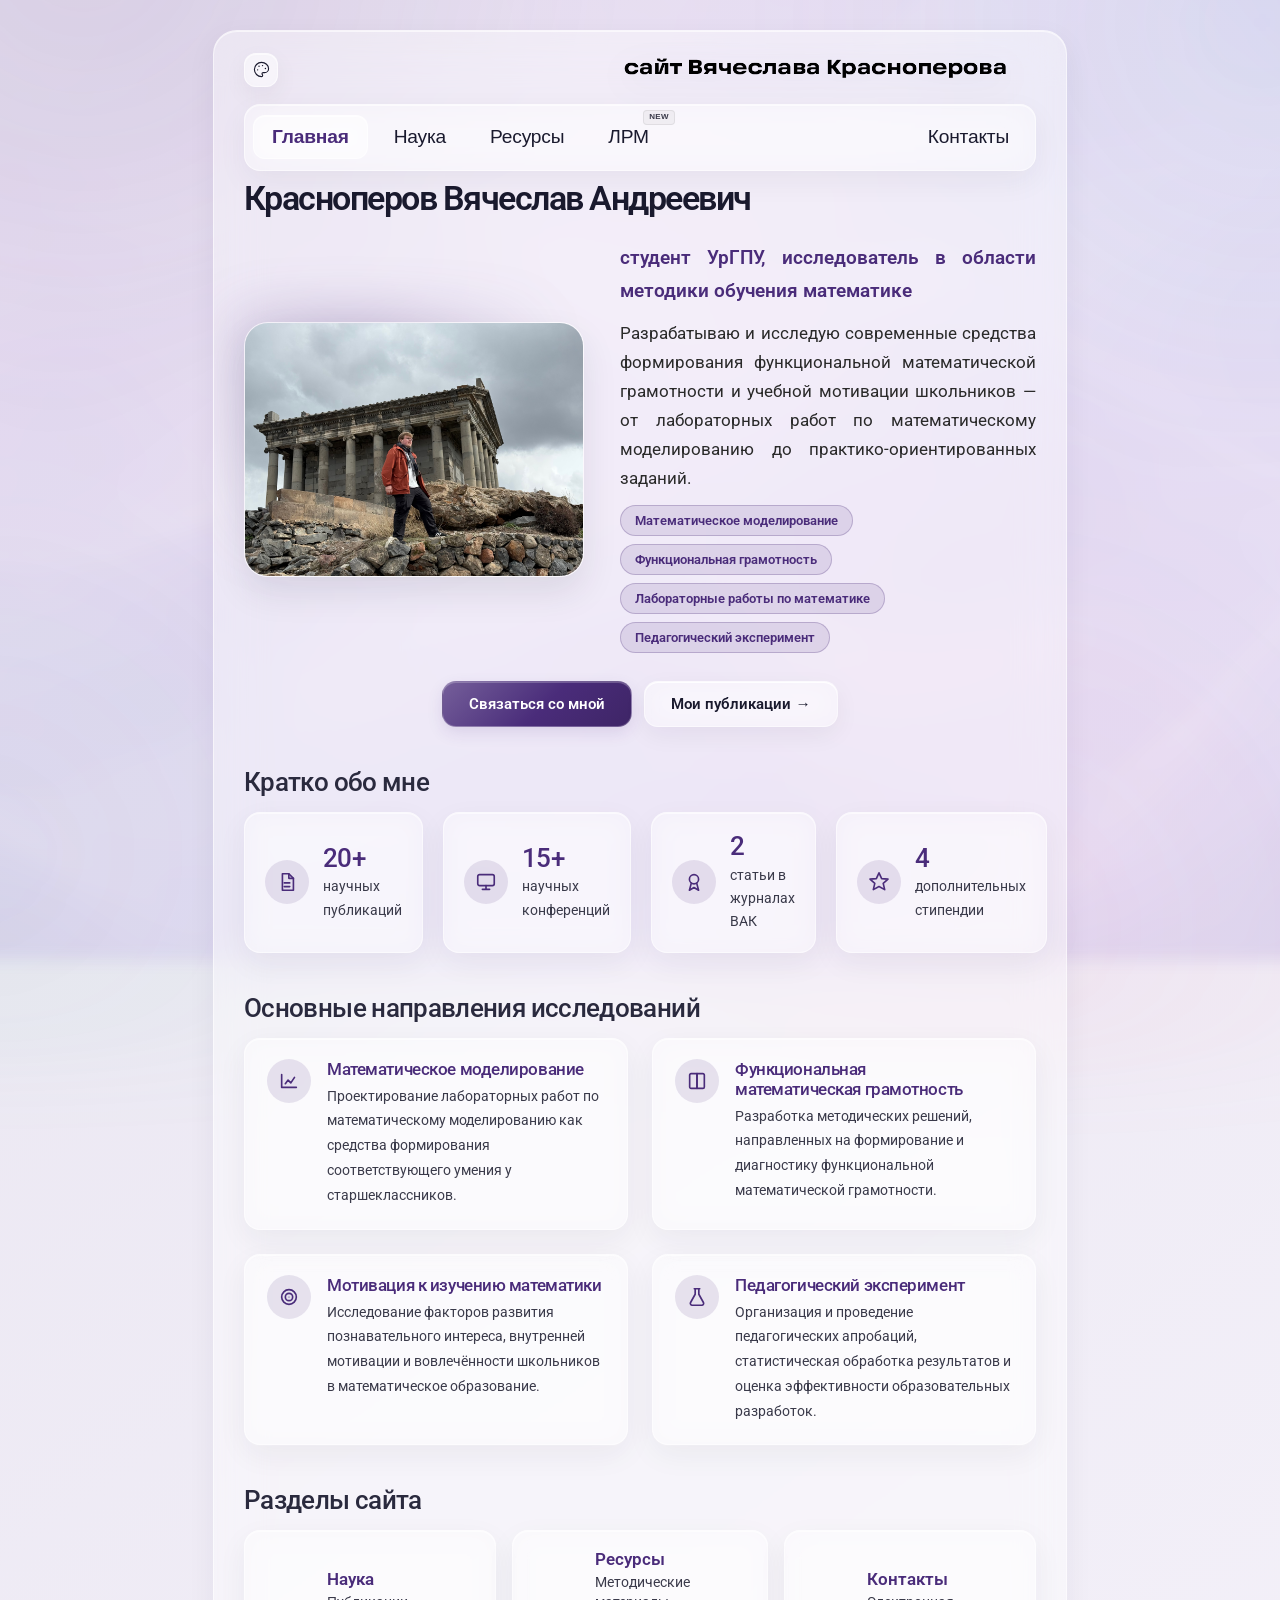
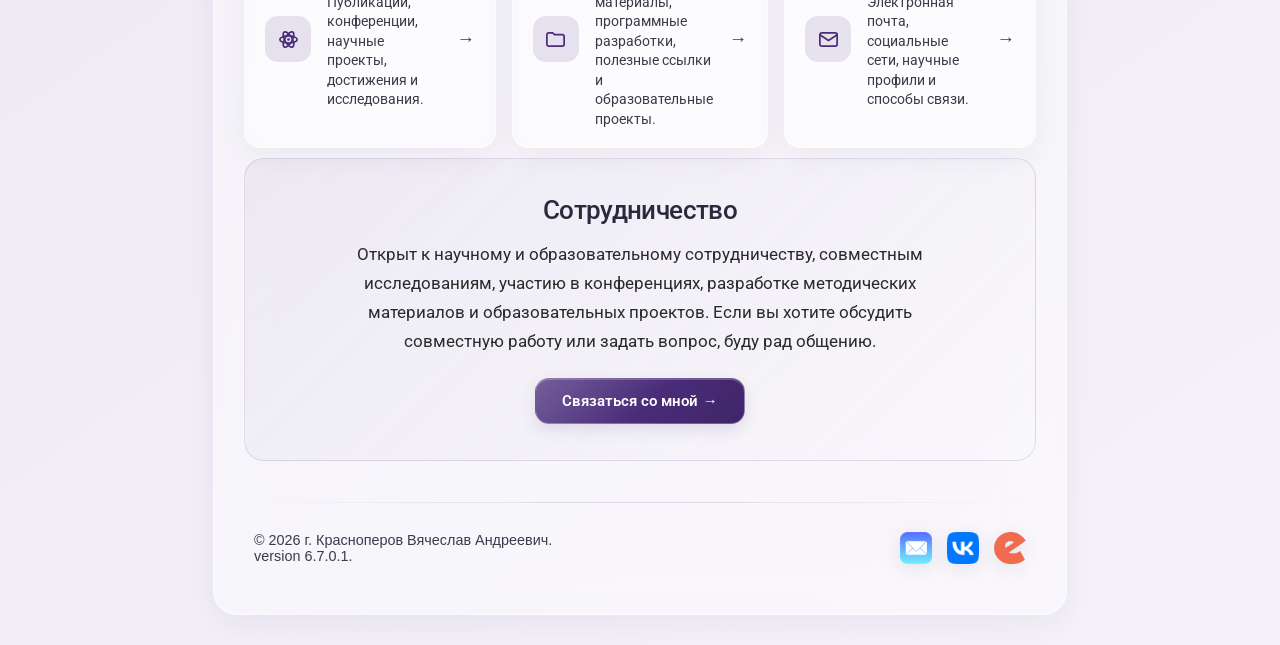
==== commit e67d4079: "Add files via upload" ====
--- a/index.html
+++ b/index.html
@@ -266,7 +266,7 @@
         <div class="footer-content">
             <div class="copyright">
                 © 2026 г. Красноперов Вячеслав Андреевич. <br>
-				version 6.6.9.
+				version 6.7.0.1.
             </div>
             <div class="social-links">
                 <a href="mailto:vk.uspu@ya.ru" class="social-icon">
--- a/style.css
+++ b/style.css
@@ -6544,3 +6544,40 @@
         border-radius: 16px !important;
     }
 }
+
+
+/* ============================================================
+   FIX — выпадающий список «Наука»
+   Точечное исправление без изменения остальной дизайн-системы.
+   ============================================================ */
+
+/* У выбранного элемента уже есть цветовое выделение.
+   Убираем дополнительную точку слева. */
+.lg-select-option[aria-selected="true"]::before {
+    content: none !important;
+    display: none !important;
+}
+
+/* После удаления маркера текст остаётся на общей линии. */
+.lg-select-option {
+    padding-left: 12px !important;
+}
+
+/* Выпадающее меню должно перекрывать контент под ним,
+   а не просвечивать через него. */
+html:not(.dark-theme) .lg-select-menu {
+    background: #f7f8fa !important;
+    background-image: none !important;
+}
+
+html.dark-theme .lg-select-menu {
+    background: #252b35 !important;
+    background-image: none !important;
+}
+
+/* На самом popup убираем прозрачность стеклянного слоя,
+   но не затрагиваем остальные Liquid Glass-компоненты. */
+.lg-select-menu::before,
+.lg-select-menu::after {
+    background: transparent !important;
+}
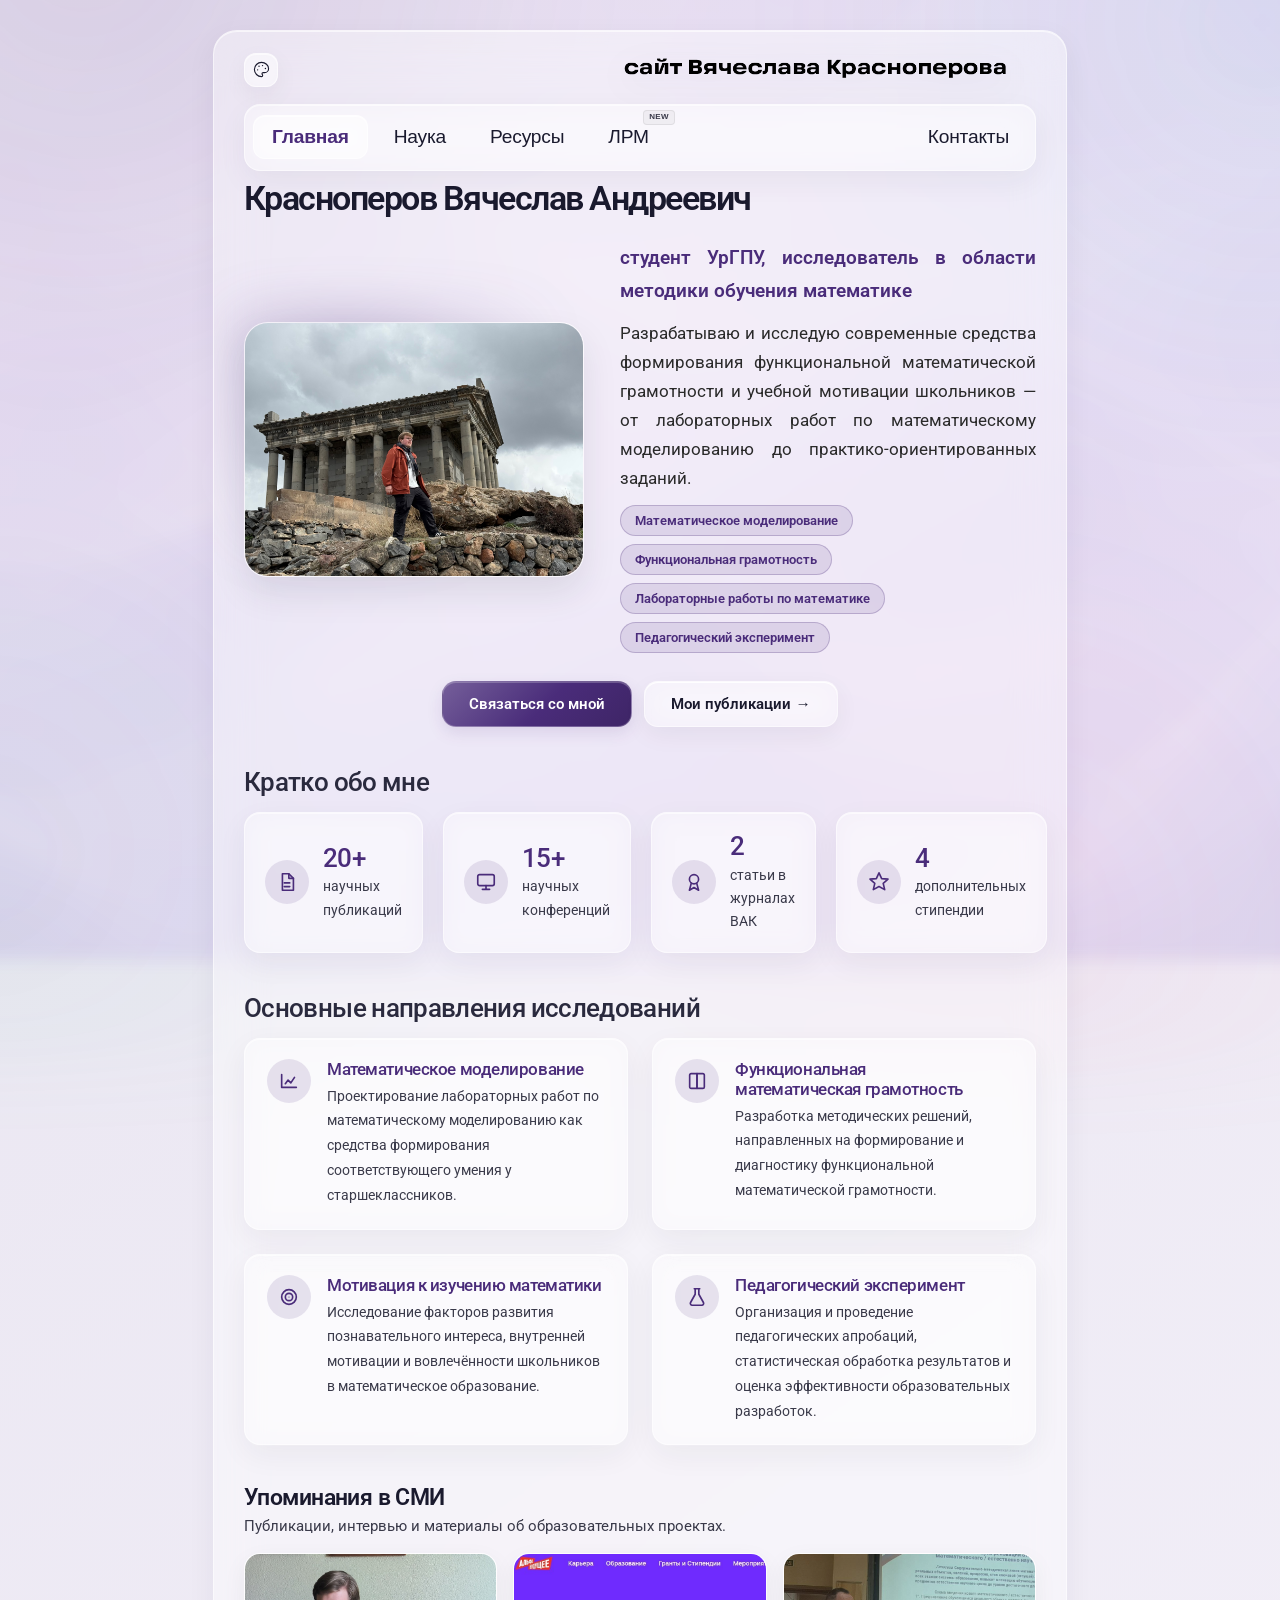
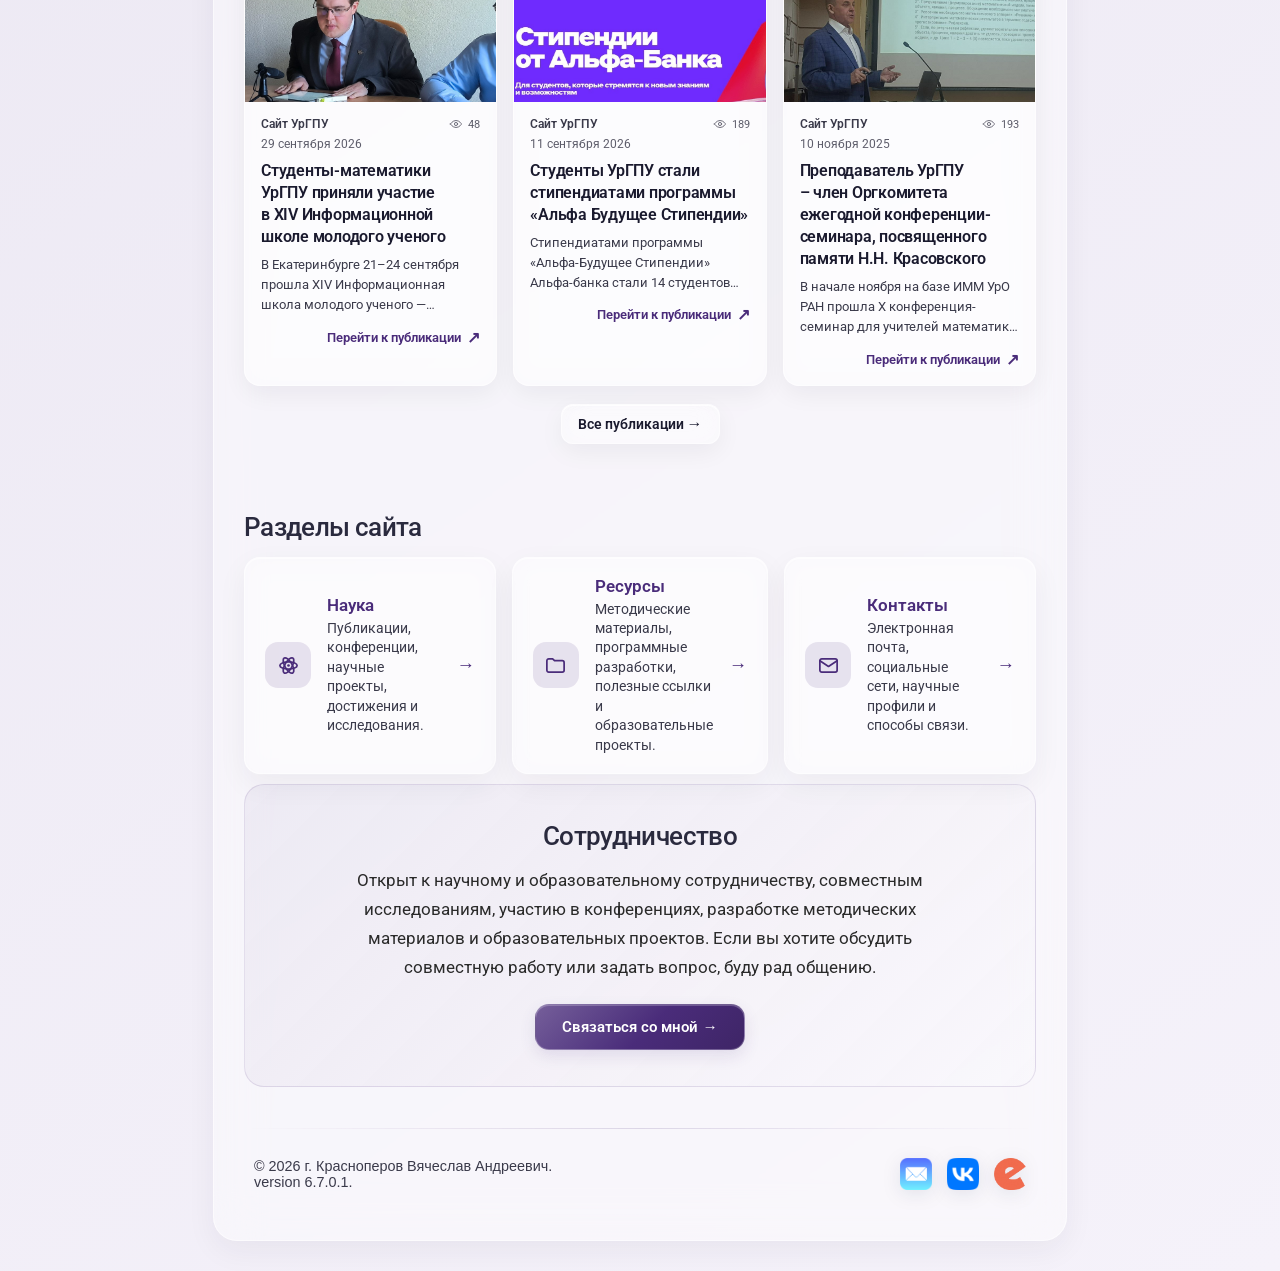
==== commit fdce1ecb: "v6.7.2" ====
--- a/index.html
+++ b/index.html
@@ -1,383 +1,540 @@
-<!DOCTYPE html>
-<html lang="ru">
-<script>
-(function () {
-    var color = localStorage.getItem('themeColor') || 'purple';
-    var mode = localStorage.getItem('themeMode') || 'light';
-    document.documentElement.classList.add('color-' + color);
-    if (mode === 'dark') document.documentElement.classList.add('dark-theme');
-})();
-</script>
-<head>
-    <meta charset="utf-8">
-    <meta name="viewport" content="width=device-width, initial-scale=1.0">
-    <link rel="manifest" href="/manifest.json">
-	<link rel="icon" href="assets/icons/favicon.ico" type="image/x-icon">
-    <meta name="apple-mobile-web-app-capable" content="yes">
-    <meta name="apple-mobile-web-app-status-bar-style" content="default">
-    <meta name="apple-mobile-web-app-title" content="vk-uspu">
-    <link rel="apple-touch-icon" href="assets/icons/apple-icon-180.png">
-    <title>сайт Вячеслава Красноперова</title>
-    <link href="https://fonts.googleapis.com/css2?family=Roboto:wght@400;700&display=swap" rel="stylesheet">
-    <link rel="stylesheet" type="text/css" href="style.css" media="screen"/>
-</head>
-<body>
-
-<div id="page">
-
-    <header>
-        <div class="header-top">
-            <!-- ===== НОВЫЙ БЛОК theme-menu ===== -->
-            <div class="theme-menu" id="themeMenu">
-                <button type="button" class="theme-trigger" id="themeTrigger" aria-haspopup="true" aria-expanded="false" aria-label="Настройки темы оформления" title="Тема оформления">
-                    <svg viewBox="0 0 24 24" fill="none" stroke="currentColor" stroke-width="1.6" stroke-linecap="round" stroke-linejoin="round">
-                        <path d="M12 2C6.5 2 2 6.5 2 12s4.5 10 10 10c.926 0 1.648-.746 1.648-1.688 0-.437-.18-.835-.437-1.125-.29-.289-.438-.652-.438-1.125a1.64 1.64 0 0 1 1.668-1.668h1.996c3.051 0 5.555-2.503 5.555-5.554C21.965 6.012 17.461 2 12 2z"/>
-                        <circle cx="13.5" cy="6.5" r="1" fill="currentColor" stroke="none"/>
-                        <circle cx="17.5" cy="10.5" r="1" fill="currentColor" stroke="none"/>
-                        <circle cx="8.5" cy="7.5" r="1" fill="currentColor" stroke="none"/>
-                        <circle cx="6.5" cy="12.5" r="1" fill="currentColor" stroke="none"/>
-                    </svg>
-                </button>
-                <div class="theme-panel" id="themePanel" role="group" aria-label="Выбор темы оформления">
-                    <button type="button" class="theme-dot" data-color="purple" title="Фиолетовый" aria-label="Фиолетовый акцент"></button>
-                    <button type="button" class="theme-dot" data-color="orange" title="Оранжевый" aria-label="Оранжевый акцент"></button>
-                    <button type="button" class="theme-dot" data-color="ocean" title="Океан" aria-label="Акцент «Океан»"></button>
-                    <button type="button" class="theme-dot" data-color="emerald" title="Изумруд" aria-label="Акцент «Изумруд»"></button>
-                    <button type="button" class="theme-dot" data-color="rose" title="Роза" aria-label="Акцент «Роза»"></button>
-                    <span class="theme-divider" aria-hidden="true"></span>
-                    <button type="button" class="mode-toggle" id="modeToggle" title="Светлый / тёмный режим" aria-label="Переключить светлый или тёмный режим" aria-pressed="false">
-                        <svg class="icon-sun" viewBox="0 0 24 24" fill="none" stroke="currentColor" stroke-width="2" stroke-linecap="round" stroke-linejoin="round"><circle cx="12" cy="12" r="4"/><path d="M12 2v2M12 20v2M4.93 4.93l1.41 1.41M17.66 17.66l1.41 1.41M2 12h2M20 12h2M6.34 17.66l-1.41 1.41M19.07 4.93l-1.41 1.41"/></svg>
-                        <svg class="icon-moon" viewBox="0 0 24 24" fill="none" stroke="currentColor" stroke-width="2" stroke-linecap="round" stroke-linejoin="round"><path d="M21 12.79A9 9 0 1 1 11.21 3 7 7 0 0 0 21 12.79z"/></svg>
-                    </button>
-                </div>
-            </div>
-            <!-- ===== КОНЕЦ НОВОГО БЛОКА ===== -->
-            <a href="index.html" class="logo">
-                <img id="logo" src="assets/logos/logo-light.png" alt="сайт Вячеслава Красноперова">
-            </a>
-        </div>
-
-        <nav aria-label="Основная навигация">
-            <ul>
-                <li class="active"><a href="index.html">Главная</a></li>
-                <li><a href="science.html">Наука</a></li>
-                <li><a href="resourses.html">Ресурсы</a></li>
-				<li><a href="lwm.html" class="nav-new">ЛРМ</a></li>
-                <li class="rght"><a href="contacts.html">Контакты</a></li>
-            </ul>
-        </nav>
-    </header>
-
-    <main id="content">
-
-        <!-- ========== HERO ========== -->
-        <section class="hero-section">
-            <h1 class="hero-name">Красноперов Вячеслав Андреевич</h1>
-            <div class="hero-image">
-                <img src="assets/images/myphoto.jpg" alt="Вячеслав Красноперов" class="profile-photo"
-                     width="1000" height="750" fetchpriority="high" decoding="async">
-            </div>
-            <div class="hero-info">
-                <p class="hero-subtitle">
-                    студент УрГПУ, исследователь в области методики обучения математике
-                </p>
-                <p>
-                    Разрабатываю и исследую современные средства формирования
-                    функциональной математической грамотности и учебной мотивации
-                    школьников — от лабораторных работ по математическому
-                    моделированию до практико-ориентированных заданий.
-                </p>
-                <div class="hero-tags">
-                    <span class="hero-tag">Математическое моделирование</span>
-                    <span class="hero-tag">Функциональная грамотность</span>
-                    <span class="hero-tag">Лабораторные работы по математике</span>
-                    <span class="hero-tag">Педагогический эксперимент</span>
-                </div>
-            </div>
-            <div class="hero-cta">
-                <a href="contacts.html" class="btn-primary">Связаться со мной</a>
-                <a href="science.html" class="btn-secondary">Мои публикации →</a>
-            </div>
-        </section>
-
-        <!-- ========== СТАТИСТИКА ========== -->
-        <section>
-            <h2>Кратко обо мне</h2>
-            <div class="stats-grid">
-                <div class="contact-card">
-                    <div class="contact-info">
-                        <span class="icon-badge" aria-hidden="true">
-                            <svg viewBox="0 0 24 24" fill="none" stroke="currentColor" stroke-width="1.8" stroke-linecap="round" stroke-linejoin="round"><path d="M7 3h7l5 5v13H7z"/><path d="M14 3v5h5"/><path d="M9 13h6M9 17h6"/></svg>
-                        </span>
-                        <span class="stat-text">
-                            <h3>20+</h3>
-                            <p>научных публикаций</p>
-                        </span>
-                    </div>
-                </div>
-                <div class="contact-card">
-                    <div class="contact-info">
-                        <span class="icon-badge" aria-hidden="true">
-                            <svg viewBox="0 0 24 24" fill="none" stroke="currentColor" stroke-width="1.8" stroke-linecap="round" stroke-linejoin="round"><rect x="3" y="4" width="18" height="12" rx="2"/><path d="M8 20h8M12 16v4"/></svg>
-                        </span>
-                        <span class="stat-text">
-                            <h3>15+</h3>
-                            <p>научных конференций</p>
-                        </span>
-                    </div>
-                </div>
-                <div class="contact-card">
-                    <div class="contact-info">
-                        <span class="icon-badge" aria-hidden="true">
-                            <svg viewBox="0 0 24 24" fill="none" stroke="currentColor" stroke-width="1.8" stroke-linecap="round" stroke-linejoin="round"><circle cx="12" cy="9" r="5"/><path d="M9 13.5 7 21l5-3 5 3-2-7.5"/></svg>
-                        </span>
-                        <span class="stat-text">
-                            <h3>2</h3>
-                            <p>статьи в журналах ВАК</p>
-                        </span>
-                    </div>
-                </div>
-                <div class="contact-card">
-                    <div class="contact-info">
-                        <span class="icon-badge" aria-hidden="true">
-                            <svg viewBox="0 0 24 24" fill="none" stroke="currentColor" stroke-width="1.8" stroke-linecap="round" stroke-linejoin="round"><path d="M12 2l2.9 6.3 6.9.6-5.2 4.6 1.6 6.8L12 16.9 5.8 20.3l1.6-6.8L2.2 8.9l6.9-.6z"/></svg>
-                        </span>
-                        <span class="stat-text">
-                            <h3>4</h3>
-                            <p>дополнительных стипендии</p>
-                        </span>
-                    </div>
-                </div>
-            </div>
-        </section>
-
-        <!-- ========== ИССЛЕДОВАНИЯ ========== -->
-        <section>
-            <h2>Основные направления исследований</h2>
-            <div class="research-grid">
-                <div class="contact-card">
-                    <span class="icon-badge" aria-hidden="true">
-                        <svg viewBox="0 0 24 24" fill="none" stroke="currentColor" stroke-width="1.8" stroke-linecap="round" stroke-linejoin="round"><path d="M4 19V5M4 19h16"/><path d="M8 15l3-4 3 3 4-6"/></svg>
-                    </span>
-                    <div class="contact-info">
-                        <h3>Математическое моделирование</h3>
-                        <p>
-                            Проектирование лабораторных работ по математическому моделированию
-                            как средства формирования соответствующего умения
-                            у старшеклассников.
-                        </p>
-                    </div>
-                </div>
-                <div class="contact-card">
-                    <span class="icon-badge" aria-hidden="true">
-                        <svg viewBox="0 0 24 24" fill="none" stroke="currentColor" stroke-width="1.8" stroke-linecap="round" stroke-linejoin="round"><path d="M4 5.5C4 4.7 4.7 4 5.5 4H12v16H5.5A1.5 1.5 0 0 1 4 18.5z"/><path d="M20 5.5c0-.8-.7-1.5-1.5-1.5H12v16h6.5c.8 0 1.5-.7 1.5-1.5z"/></svg>
-                    </span>
-                    <div class="contact-info">
-                        <h3>Функциональная математическая грамотность</h3>
-                        <p>
-                            Разработка методических решений,
-                            направленных на формирование и диагностику
-                            функциональной математической грамотности.
-                        </p>
-                    </div>
-                </div>
-                <div class="contact-card">
-                    <span class="icon-badge" aria-hidden="true">
-                        <svg viewBox="0 0 24 24" fill="none" stroke="currentColor" stroke-width="1.8" stroke-linecap="round" stroke-linejoin="round"><circle cx="12" cy="12" r="8"/><circle cx="12" cy="12" r="4"/><circle cx="12" cy="12" r="0.6" fill="currentColor" stroke="none"/></svg>
-                    </span>
-                    <div class="contact-info">
-                        <h3>Мотивация к изучению математики</h3>
-                        <p>
-                            Исследование факторов развития познавательного интереса,
-                            внутренней мотивации и вовлечённости школьников
-                            в математическое образование.
-                        </p>
-                    </div>
-                </div>
-                <div class="contact-card">
-                    <span class="icon-badge" aria-hidden="true">
-                        <svg viewBox="0 0 24 24" fill="none" stroke="currentColor" stroke-width="1.8" stroke-linecap="round" stroke-linejoin="round"><path d="M9 3h6M10 3v6l-5 9a2 2 0 0 0 1.8 3h10.4a2 2 0 0 0 1.8-3l-5-9V3"/></svg>
-                    </span>
-                    <div class="contact-info">
-                        <h3>Педагогический эксперимент</h3>
-                        <p>
-                            Организация и проведение педагогических апробаций,
-                            статистическая обработка результатов
-                            и оценка эффективности образовательных разработок.
-                        </p>
-                    </div>
-                </div>
-            </div>
-        </section>
-
-        <!-- ========== РАЗДЕЛЫ САЙТА ========== -->
-        <section>
-            <h2>Разделы сайта</h2>
-            <div class="pages-grid">
-                <a href="science.html" class="page-tile">
-                    <span class="page-tile-icon" aria-hidden="true">
-                        <svg viewBox="0 0 24 24" fill="none" stroke="currentColor" stroke-width="1.8" stroke-linecap="round" stroke-linejoin="round"><circle cx="12" cy="12" r="1.4" fill="currentColor" stroke="none"/><ellipse cx="12" cy="12" rx="9" ry="3.8"/><ellipse cx="12" cy="12" rx="9" ry="3.8" transform="rotate(60 12 12)"/><ellipse cx="12" cy="12" rx="9" ry="3.8" transform="rotate(120 12 12)"/></svg>
-                    </span>
-                    <span class="page-tile-text">
-                        <span class="page-tile-title">Наука</span>
-                        <span class="page-tile-desc">Публикации, конференции, научные проекты, достижения и исследования.</span>
-                    </span>
-                    <span class="page-tile-arrow" aria-hidden="true">→</span>
-                </a>
-                <a href="resourses.html" class="page-tile">
-                    <span class="page-tile-icon" aria-hidden="true">
-                        <svg viewBox="0 0 24 24" fill="none" stroke="currentColor" stroke-width="1.8" stroke-linecap="round" stroke-linejoin="round"><path d="M3 7a2 2 0 0 1 2-2h4l2 2h8a2 2 0 0 1 2 2v8a2 2 0 0 1-2 2H5a2 2 0 0 1-2-2z"/></svg>
-                    </span>
-                    <span class="page-tile-text">
-                        <span class="page-tile-title">Ресурсы</span>
-                        <span class="page-tile-desc">Методические материалы, программные разработки, полезные ссылки и образовательные проекты.</span>
-                    </span>
-                    <span class="page-tile-arrow" aria-hidden="true">→</span>
-                </a>
-                <a href="contacts.html" class="page-tile">
-                    <span class="page-tile-icon" aria-hidden="true">
-                        <svg viewBox="0 0 24 24" fill="none" stroke="currentColor" stroke-width="1.8" stroke-linecap="round" stroke-linejoin="round"><rect x="3" y="5" width="18" height="14" rx="2"/><path d="M3 7l9 6 9-6"/></svg>
-                    </span>
-                    <span class="page-tile-text">
-                        <span class="page-tile-title">Контакты</span>
-                        <span class="page-tile-desc">Электронная почта, социальные сети, научные профили и способы связи.</span>
-                    </span>
-                    <span class="page-tile-arrow" aria-hidden="true">→</span>
-                </a>
-            </div>
-        </section>
-
-        <!-- ========== СОТРУДНИЧЕСТВО ========== -->
-        <section class="cta-band">
-            <h2>Сотрудничество</h2>
-            <p>
-                Открыт к научному и образовательному сотрудничеству,
-                совместным исследованиям, участию в конференциях,
-                разработке методических материалов и образовательных проектов.
-                Если вы хотите обсудить совместную работу или задать вопрос,
-                буду рад общению.
-            </p>
-            <a href="contacts.html" class="btn-primary">Связаться со мной →</a>
-        </section>
-
-    </main>
-
-    <footer>
-        <div class="footer-content">
-            <div class="copyright">
-                © 2026 г. Красноперов Вячеслав Андреевич. <br>
-				version 6.7.0.1.
-            </div>
-            <div class="social-links">
-                <a href="mailto:vk.uspu@ya.ru" class="social-icon">
-                    <img src="assets/logos/email-logo.png" alt="Email">
-                </a>
-                <a href="https://vk.com/gastin01" target="_blank" class="social-icon">
-                    <img src="assets/logos/vk-logo.webp" alt="ВКонтакте">
-                </a>
-                <a href="https://elibrary.ru/author_profile.asp?authorid=1251425" target="_blank" class="social-icon">
-                    <img src="assets/logos/elibrary-logo.png" alt="eLibrary">
-                </a>
-            </div>
-        </div>
-    </footer>
-
-</div>
-
-<script>
-    if ('serviceWorker' in navigator) {
-        navigator.serviceWorker.register('/sw.js');
-    }
-</script>
-
-<script>
-    // ===== ПЕРЕКЛЮЧЕНИЕ ТЕМЫ: цвет (5 акцентов) + режим (светлый/тёмный) =====
-    (function() {
-        const COLORS = ['purple', 'orange', 'ocean', 'emerald', 'rose'];
-
-        const root = document.documentElement;
-        const dots = document.querySelectorAll('.theme-dot');
-        const modeToggle = document.getElementById('modeToggle');
-        const logo = document.getElementById('logo');
-        const menu = document.getElementById('themeMenu');
-        const trigger = document.getElementById('themeTrigger');
-
-        function applyColor(color) {
-            if (!COLORS.includes(color)) color = 'purple';
-
-            COLORS.forEach(c => root.classList.remove('color-' + c));
-            root.classList.add('color-' + color);
-
-            dots.forEach(dot => {
-                const isActive = dot.dataset.color === color;
-                dot.classList.toggle('active', isActive);
-                dot.setAttribute('aria-pressed', isActive ? 'true' : 'false');
-            });
-
-            localStorage.setItem('themeColor', color);
-        }
-
-        function applyMode(mode) {
-            const isDark = mode === 'dark';
-            root.classList.toggle('dark-theme', isDark);
-
-            if (modeToggle) {
-                modeToggle.setAttribute('aria-pressed', isDark ? 'true' : 'false');
-            }
-            if (logo) {
-                logo.src = isDark
-    ? 'assets/logos/logo-dark.png'
-    : 'assets/logos/logo-light.png';
-            }
-
-            localStorage.setItem('themeMode', mode);
-        }
-
-        const currentColor = localStorage.getItem('themeColor') || 'purple';
-        const currentMode = localStorage.getItem('themeMode') || 'light';
-        applyColor(currentColor);
-        applyMode(currentMode);
-
-        dots.forEach(dot => {
-            dot.addEventListener('click', function() {
-                applyColor(this.dataset.color);
-            });
-        });
-
-        if (modeToggle) {
-            modeToggle.addEventListener('click', function() {
-                const isDark = root.classList.contains('dark-theme');
-                applyMode(isDark ? 'light' : 'dark');
-            });
-        }
-
-        // Открытие/закрытие меню тапом — на десктопе панель и так
-        // раскрывается по наведению (см. CSS), это для сенсорных экранов
-        if (menu && trigger) {
-            trigger.addEventListener('click', function() {
-                const isOpen = menu.classList.toggle('open');
-                trigger.setAttribute('aria-expanded', isOpen ? 'true' : 'false');
-            });
-
-            document.addEventListener('click', function(e) {
-                if (!menu.contains(e.target)) {
-                    menu.classList.remove('open');
-                    trigger.setAttribute('aria-expanded', 'false');
-                }
-            });
-
-            // после выбора цвета или режима на тач-экране меню можно сразу закрыть
-            menu.addEventListener('click', function(e) {
-                if (e.target.closest('.theme-dot') || e.target.closest('.mode-toggle')) {
-                    setTimeout(() => {
-                        menu.classList.remove('open');
-                        trigger.setAttribute('aria-expanded', 'false');
-                    }, 150);
-                }
-            });
-        }
-    })();
-</script>
-
-</body>
+<!DOCTYPE html>
+<html lang="ru">
+<script>
+(function () {
+    var color = localStorage.getItem('themeColor') || 'purple';
+    var mode = localStorage.getItem('themeMode') || 'light';
+    document.documentElement.classList.add('color-' + color);
+    if (mode === 'dark') document.documentElement.classList.add('dark-theme');
+})();
+</script>
+<head>
+    <meta charset="utf-8">
+    <meta name="viewport" content="width=device-width, initial-scale=1.0">
+    <link rel="manifest" href="/manifest.json">
+	<link rel="icon" href="assets/icons/favicon.ico" type="image/x-icon">
+    <meta name="apple-mobile-web-app-capable" content="yes">
+    <meta name="apple-mobile-web-app-status-bar-style" content="default">
+    <meta name="apple-mobile-web-app-title" content="vk-uspu">
+    <link rel="apple-touch-icon" href="assets/icons/apple-icon-180.png">
+    <title>сайт Вячеслава Красноперова</title>
+    <link href="https://fonts.googleapis.com/css2?family=Roboto:wght@400;700&display=swap" rel="stylesheet">
+    <link rel="stylesheet" type="text/css" href="style.css" media="screen"/>
+</head>
+<body>
+
+<div id="page">
+
+    <header>
+        <div class="header-top">
+            <!-- ===== НОВЫЙ БЛОК theme-menu ===== -->
+            <div class="theme-menu" id="themeMenu">
+                <button type="button" class="theme-trigger" id="themeTrigger" aria-haspopup="true" aria-expanded="false" aria-label="Настройки темы оформления" title="Тема оформления">
+                    <svg viewBox="0 0 24 24" fill="none" stroke="currentColor" stroke-width="1.6" stroke-linecap="round" stroke-linejoin="round">
+                        <path d="M12 2C6.5 2 2 6.5 2 12s4.5 10 10 10c.926 0 1.648-.746 1.648-1.688 0-.437-.18-.835-.437-1.125-.29-.289-.438-.652-.438-1.125a1.64 1.64 0 0 1 1.668-1.668h1.996c3.051 0 5.555-2.503 5.555-5.554C21.965 6.012 17.461 2 12 2z"/>
+                        <circle cx="13.5" cy="6.5" r="1" fill="currentColor" stroke="none"/>
+                        <circle cx="17.5" cy="10.5" r="1" fill="currentColor" stroke="none"/>
+                        <circle cx="8.5" cy="7.5" r="1" fill="currentColor" stroke="none"/>
+                        <circle cx="6.5" cy="12.5" r="1" fill="currentColor" stroke="none"/>
+                    </svg>
+                </button>
+                <div class="theme-panel" id="themePanel" role="group" aria-label="Выбор темы оформления">
+                    <button type="button" class="theme-dot" data-color="purple" title="Фиолетовый" aria-label="Фиолетовый акцент"></button>
+                    <button type="button" class="theme-dot" data-color="orange" title="Оранжевый" aria-label="Оранжевый акцент"></button>
+                    <button type="button" class="theme-dot" data-color="ocean" title="Океан" aria-label="Акцент «Океан»"></button>
+                    <button type="button" class="theme-dot" data-color="emerald" title="Изумруд" aria-label="Акцент «Изумруд»"></button>
+                    <button type="button" class="theme-dot" data-color="rose" title="Роза" aria-label="Акцент «Роза»"></button>
+                    <span class="theme-divider" aria-hidden="true"></span>
+                    <button type="button" class="mode-toggle" id="modeToggle" title="Светлый / тёмный режим" aria-label="Переключить светлый или тёмный режим" aria-pressed="false">
+                        <svg class="icon-sun" viewBox="0 0 24 24" fill="none" stroke="currentColor" stroke-width="2" stroke-linecap="round" stroke-linejoin="round"><circle cx="12" cy="12" r="4"/><path d="M12 2v2M12 20v2M4.93 4.93l1.41 1.41M17.66 17.66l1.41 1.41M2 12h2M20 12h2M6.34 17.66l-1.41 1.41M19.07 4.93l-1.41 1.41"/></svg>
+                        <svg class="icon-moon" viewBox="0 0 24 24" fill="none" stroke="currentColor" stroke-width="2" stroke-linecap="round" stroke-linejoin="round"><path d="M21 12.79A9 9 0 1 1 11.21 3 7 7 0 0 0 21 12.79z"/></svg>
+                    </button>
+                </div>
+            </div>
+            <!-- ===== КОНЕЦ НОВОГО БЛОКА ===== -->
+            <a href="index.html" class="logo">
+                <img id="logo" src="assets/logos/logo-light.png" alt="сайт Вячеслава Красноперова">
+            </a>
+        </div>
+
+        <nav aria-label="Основная навигация">
+            <ul>
+                <li class="active"><a href="index.html">Главная</a></li>
+                <li><a href="science.html">Наука</a></li>
+                <li><a href="resourses.html">Ресурсы</a></li>
+				<li><a href="lwm.html" class="nav-new">ЛРМ</a></li>
+                <li class="rght"><a href="contacts.html">Контакты</a></li>
+            </ul>
+        </nav>
+    </header>
+
+    <main id="content">
+
+        <!-- ========== HERO ========== -->
+        <section class="hero-section">
+            <h1 class="hero-name">Красноперов Вячеслав Андреевич</h1>
+            <div class="hero-image">
+                <img src="assets/images/myphoto.jpg" alt="Вячеслав Красноперов" class="profile-photo"
+                     width="1000" height="750" fetchpriority="high" decoding="async">
+            </div>
+            <div class="hero-info">
+                <p class="hero-subtitle">
+                    студент УрГПУ, исследователь в области методики обучения математике
+                </p>
+                <p>
+                    Разрабатываю и исследую современные средства формирования
+                    функциональной математической грамотности и учебной мотивации
+                    школьников — от лабораторных работ по математическому
+                    моделированию до практико-ориентированных заданий.
+                </p>
+                <div class="hero-tags">
+                    <span class="hero-tag">Математическое моделирование</span>
+                    <span class="hero-tag">Функциональная грамотность</span>
+                    <span class="hero-tag">Лабораторные работы по математике</span>
+                    <span class="hero-tag">Педагогический эксперимент</span>
+                </div>
+            </div>
+            <div class="hero-cta">
+                <a href="contacts.html" class="btn-primary">Связаться со мной</a>
+                <a href="science.html" class="btn-secondary">Мои публикации →</a>
+            </div>
+        </section>
+
+        <!-- ========== СТАТИСТИКА ========== -->
+        <section>
+            <h2>Кратко обо мне</h2>
+            <div class="stats-grid">
+                <div class="contact-card">
+                    <div class="contact-info">
+                        <span class="icon-badge" aria-hidden="true">
+                            <svg viewBox="0 0 24 24" fill="none" stroke="currentColor" stroke-width="1.8" stroke-linecap="round" stroke-linejoin="round"><path d="M7 3h7l5 5v13H7z"/><path d="M14 3v5h5"/><path d="M9 13h6M9 17h6"/></svg>
+                        </span>
+                        <span class="stat-text">
+                            <h3>20+</h3>
+                            <p>научных публикаций</p>
+                        </span>
+                    </div>
+                </div>
+                <div class="contact-card">
+                    <div class="contact-info">
+                        <span class="icon-badge" aria-hidden="true">
+                            <svg viewBox="0 0 24 24" fill="none" stroke="currentColor" stroke-width="1.8" stroke-linecap="round" stroke-linejoin="round"><rect x="3" y="4" width="18" height="12" rx="2"/><path d="M8 20h8M12 16v4"/></svg>
+                        </span>
+                        <span class="stat-text">
+                            <h3>15+</h3>
+                            <p>научных конференций</p>
+                        </span>
+                    </div>
+                </div>
+                <div class="contact-card">
+                    <div class="contact-info">
+                        <span class="icon-badge" aria-hidden="true">
+                            <svg viewBox="0 0 24 24" fill="none" stroke="currentColor" stroke-width="1.8" stroke-linecap="round" stroke-linejoin="round"><circle cx="12" cy="9" r="5"/><path d="M9 13.5 7 21l5-3 5 3-2-7.5"/></svg>
+                        </span>
+                        <span class="stat-text">
+                            <h3>2</h3>
+                            <p>статьи в журналах ВАК</p>
+                        </span>
+                    </div>
+                </div>
+                <div class="contact-card">
+                    <div class="contact-info">
+                        <span class="icon-badge" aria-hidden="true">
+                            <svg viewBox="0 0 24 24" fill="none" stroke="currentColor" stroke-width="1.8" stroke-linecap="round" stroke-linejoin="round"><path d="M12 2l2.9 6.3 6.9.6-5.2 4.6 1.6 6.8L12 16.9 5.8 20.3l1.6-6.8L2.2 8.9l6.9-.6z"/></svg>
+                        </span>
+                        <span class="stat-text">
+                            <h3>4</h3>
+                            <p>дополнительных стипендии</p>
+                        </span>
+                    </div>
+                </div>
+            </div>
+        </section>
+
+        <!-- ========== ИССЛЕДОВАНИЯ ========== -->
+        <section>
+            <h2>Основные направления исследований</h2>
+            <div class="research-grid">
+                <div class="contact-card">
+                    <span class="icon-badge" aria-hidden="true">
+                        <svg viewBox="0 0 24 24" fill="none" stroke="currentColor" stroke-width="1.8" stroke-linecap="round" stroke-linejoin="round"><path d="M4 19V5M4 19h16"/><path d="M8 15l3-4 3 3 4-6"/></svg>
+                    </span>
+                    <div class="contact-info">
+                        <h3>Математическое моделирование</h3>
+                        <p>
+                            Проектирование лабораторных работ по математическому моделированию
+                            как средства формирования соответствующего умения
+                            у старшеклассников.
+                        </p>
+                    </div>
+                </div>
+                <div class="contact-card">
+                    <span class="icon-badge" aria-hidden="true">
+                        <svg viewBox="0 0 24 24" fill="none" stroke="currentColor" stroke-width="1.8" stroke-linecap="round" stroke-linejoin="round"><path d="M4 5.5C4 4.7 4.7 4 5.5 4H12v16H5.5A1.5 1.5 0 0 1 4 18.5z"/><path d="M20 5.5c0-.8-.7-1.5-1.5-1.5H12v16h6.5c.8 0 1.5-.7 1.5-1.5z"/></svg>
+                    </span>
+                    <div class="contact-info">
+                        <h3>Функциональная математическая грамотность</h3>
+                        <p>
+                            Разработка методических решений,
+                            направленных на формирование и диагностику
+                            функциональной математической грамотности.
+                        </p>
+                    </div>
+                </div>
+                <div class="contact-card">
+                    <span class="icon-badge" aria-hidden="true">
+                        <svg viewBox="0 0 24 24" fill="none" stroke="currentColor" stroke-width="1.8" stroke-linecap="round" stroke-linejoin="round"><circle cx="12" cy="12" r="8"/><circle cx="12" cy="12" r="4"/><circle cx="12" cy="12" r="0.6" fill="currentColor" stroke="none"/></svg>
+                    </span>
+                    <div class="contact-info">
+                        <h3>Мотивация к изучению математики</h3>
+                        <p>
+                            Исследование факторов развития познавательного интереса,
+                            внутренней мотивации и вовлечённости школьников
+                            в математическое образование.
+                        </p>
+                    </div>
+                </div>
+                <div class="contact-card">
+                    <span class="icon-badge" aria-hidden="true">
+                        <svg viewBox="0 0 24 24" fill="none" stroke="currentColor" stroke-width="1.8" stroke-linecap="round" stroke-linejoin="round"><path d="M9 3h6M10 3v6l-5 9a2 2 0 0 0 1.8 3h10.4a2 2 0 0 0 1.8-3l-5-9V3"/></svg>
+                    </span>
+                    <div class="contact-info">
+                        <h3>Педагогический эксперимент</h3>
+                        <p>
+                            Организация и проведение педагогических апробаций,
+                            статистическая обработка результатов
+                            и оценка эффективности образовательных разработок.
+                        </p>
+                    </div>
+                </div>
+            </div>
+        </section>
+
+        <!-- ========== УПОМИНАНИЯ В СМИ ========== -->
+        <section class="media-mentions" aria-labelledby="media-mentions-title">
+            <div class="media-mentions-header">
+                <div>
+                    <h2 id="media-mentions-title">Упоминания в СМИ</h2>
+                    <p class="media-mentions-lead">Публикации, интервью и материалы об образовательных проектах.</p>
+                </div>
+            </div>
+
+            <div class="media-mentions-grid">
+                <article class="media-mention-card">
+                    <div class="media-mention-photo media-mention-photo--one" role="img" aria-label="Фото публикации" style="background-image: url('assets/images/media/article1.jpg')">
+					</div>
+                    <div class="media-mention-body">
+                        <div class="media-mention-meta">
+                            <span class="media-mention-source">Сайт УрГПУ</span>
+                            <span class="media-mention-views" aria-label="Количество просмотров">
+                                <svg viewBox="0 0 24 24" aria-hidden="true"><path d="M2.5 12s3.4-6 9.5-6 9.5 6 9.5 6-3.4 6-9.5 6-9.5-6-9.5-6Z"/><circle cx="12" cy="12" r="2.7"/></svg>
+                                <span>48</span>
+                            </span>
+                        </div>
+                        <time class="media-mention-date">29 сентября 2026</time>
+                        <h3>Студенты-математики УрГПУ приняли участие в XIV Информационной школе молодого ученого</h3>
+                        <p>В Екатеринбурге 21–24 сентября прошла XIV Информационная школа молодого ученого — всероссийская научная конференция, на которой студент УрГПУ Красноперов Вячеслав представил лабораторную работу по математике с геодезическим содержанием под руководством В. Бодрякова. Доклад был признан одним из лучших и отмечен дипломом в номинации «За вклад в популяризацию науки и технологий».</p>
+                        <a class="media-mention-link" href="https://uspu.ru/news/studenty-matematiki-urgpu-prinyali-uchastie-v-xiv-informatsionnoy-shkole-molodogo-uchenogo-/?sphrase_id=680108" target="_blank">Перейти к публикации <span aria-hidden="true">↗</span></a>
+                    </div>
+                </article>
+
+                <article class="media-mention-card">
+                    <div class="media-mention-photo media-mention-photo--one" role="img" aria-label="Фото публикации" style="background-image: url('assets/images/media/article2.jpg')">
+					</div>
+                    <div class="media-mention-body">
+                        <div class="media-mention-meta">
+                            <span class="media-mention-source">Сайт УрГПУ</span>
+                            <span class="media-mention-views" aria-label="Количество просмотров">
+                                <svg viewBox="0 0 24 24" aria-hidden="true"><path d="M2.5 12s3.4-6 9.5-6 9.5 6 9.5 6-3.4 6-9.5 6-9.5-6-9.5-6Z"/><circle cx="12" cy="12" r="2.7"/></svg>
+                                <span>189</span>
+                            </span>
+                        </div>
+                        <time class="media-mention-date">11 сентября 2026</time>
+                        <h3>Студенты УрГПУ стали стипендиатами программы «Альфа Будущее Стипендии»</h3>
+                        <p>Стипендиатами программы «Альфа-Будущее Стипендии» Альфа-банка стали 14 студентов УрГПУ, отобранных из рекордных более 55 тысяч заявок со всей страны. С сентября по июнь они будут получать по 5 000 рублей ежемесячно, участвовать в закрытых мероприятиях и комьюнити, а в октябре стартует новый сезон грантов для студентов с выплатами по 300 тысяч рублей.</p>
+                        <a class="media-mention-link" href="https://uspu.ru/news/studenty-urgpu-stali-stipendiatami-programmy-alfa-budushchee-stipendii/?sphrase_id=680003" target="_blank">Перейти к публикации <span aria-hidden="true">↗</span></a>
+                    </div>
+                </article>
+				
+				<article class="media-mention-card">
+                    <div class="media-mention-photo media-mention-photo--one" role="img" aria-label="Фото публикации" style="background-image: url('assets/images/media/article3.jpg')">
+					</div>
+                    <div class="media-mention-body">
+                        <div class="media-mention-meta">
+                            <span class="media-mention-source">Сайт УрГПУ</span>
+                            <span class="media-mention-views" aria-label="Количество просмотров">
+                                <svg viewBox="0 0 24 24" aria-hidden="true"><path d="M2.5 12s3.4-6 9.5-6 9.5 6 9.5 6-3.4 6-9.5 6-9.5-6-9.5-6Z"/><circle cx="12" cy="12" r="2.7"/></svg>
+                                <span>193</span>
+                            </span>
+                        </div>
+                        <time class="media-mention-date">10 ноября 2025</time>
+                        <h3>Преподаватель УрГПУ – член Оргкомитета ежегодной конференции-семинара, посвященного памяти Н.Н. Красовского</h3>
+                        <p>В начале ноября на базе ИММ УрО РАН прошла Х конференция-семинар для учителей математики и информатики. Студент 3 курса УрГПУ Вячеслав Красноперов выступил с докладом о лабораторных работах по математике с географическим уклоном как инструменте формирования функциональной математической грамотности школьников.</p>
+                        <a class="media-mention-link" href="https://uspu.ru/news/prepodavatel-urgpu-chlen-orgkomiteta-ezhegodnoy-konferentsii-seminara-posvyashchennogo-pamyati-n-n-k/?sphrase_id=680003" target="_blank">Перейти к публикации <span aria-hidden="true">↗</span></a>
+                    </div>
+                </article>
+
+                <article class="media-mention-card media-mention-card--extra" hidden>
+                    <div class="media-mention-photo media-mention-photo--one" role="img" aria-label="Фото публикации" style="background-image: url('assets/images/media/article4.jpg')">
+					</div>
+                    <div class="media-mention-body">
+                        <div class="media-mention-meta">
+                            <span class="media-mention-source">Сайт УрГПУ</span>
+                            <span class="media-mention-views" aria-label="Количество просмотров">
+                                <svg viewBox="0 0 24 24" aria-hidden="true"><path d="M2.5 12s3.4-6 9.5-6 9.5 6 9.5 6-3.4 6-9.5 6-9.5-6-9.5-6Z"/><circle cx="12" cy="12" r="2.7"/></svg>
+                                <span>243</span>
+                            </span>
+                        </div>
+                        <time class="media-mention-date">6 октября 2025</time>
+                        <h3>Студент УрГПУ представил инновационную методологию обучения математике на конференции ИШМУ-2025</h3>
+                        <p>В конце сентября на всероссийской конференции ИШМУ-2025 студент 3 курса УрГПУ Вячеслав Красноперов представил доклад о практико-ориентированном обучении математике с применением мобильной геолокации. Его выступление подтвердило высокий уровень научных исследований кафедры высшей математики и методики обучения математике УрГПУ.</p>
+                        <a class="media-mention-link" href="https://uspu.ru/news/student-urgpu-predstavil-innovatsionnuyu-metodologiyu-obucheniya-matematike-na-konferentsii-ishmu-20/?sphrase_id=680003" target="_blank">Перейти к публикации <span aria-hidden="true">↗</span></a>
+                    </div>
+                </article>
+	
+				<article class="media-mention-card media-mention-card--extra" hidden>
+                    <div class="media-mention-photo media-mention-photo--one" role="img" aria-label="Фото публикации" style="background-image: url('assets/images/media/article5.jpg')">
+					</div>
+                    <div class="media-mention-body">
+                        <div class="media-mention-meta">
+                            <span class="media-mention-source">Сайт УрГПУ</span>
+                            <span class="media-mention-views" aria-label="Количество просмотров">
+                                <svg viewBox="0 0 24 24" aria-hidden="true"><path d="M2.5 12s3.4-6 9.5-6 9.5 6 9.5 6-3.4 6-9.5 6-9.5-6-9.5-6Z"/><circle cx="12" cy="12" r="2.7"/></svg>
+                                <span>262</span>
+                            </span>
+                        </div>
+                        <time class="media-mention-date">2 декабря 2024</time>
+                        <h3>Студенты ИМФИ УрГПУ – победители конкурса НИРС в Казанском (Приволжском) федеральном университете</h3>
+                        <p>Студенты УрГПУ успешно выступили на XI конкурсе-конференции «Лобачевский и XXI век» в Казанском федеральном университете, получив диплом I степени за методическую разработку по адаптированным лабораторным работам по математике и диплом III степени за онлайн-курс. Научные руководители студентов отмечены благодарственными письмами КФУ.</p>
+                        <a class="media-mention-link" href="https://uspu.ru/news/studenty-imfi-urgpu-pobediteli-konkursa-nirs-v-kazanskom-privolzhskom-federalnom-universitete/?sphrase_id=680003" target="_blank">Перейти к публикации <span aria-hidden="true">↗</span></a>
+                    </div>
+                </article>
+
+                <article class="media-mention-card media-mention-card--extra" hidden>
+                    <div class="media-mention-photo media-mention-photo--one" role="img" aria-label="Фото публикации" style="background-image: url('assets/images/media/article6.jpeg')">
+					</div>
+                    <div class="media-mention-body">
+                        <div class="media-mention-meta">
+                            <span class="media-mention-source">Сайт УрГПУ</span>
+                            <span class="media-mention-views" aria-label="Количество просмотров">
+                                <svg viewBox="0 0 24 24" aria-hidden="true"><path d="M2.5 12s3.4-6 9.5-6 9.5 6 9.5 6-3.4 6-9.5 6-9.5-6-9.5-6Z"/><circle cx="12" cy="12" r="2.7"/></svg>
+                                <span>526</span>
+                            </span>
+                        </div>
+                        <time class="media-mention-date">31 мая 2024</time>
+                        <h3>Студент ИМФИ УрГПУ провел профориентационное занятие для десятиклассников МАОУ СОШ № 97 им. А. В. Гуменюка</h3>
+                        <p>30 мая в школе № 97 прошло профориентационное внеклассное мероприятие: учитель физики и студент УрГПУ провели для десятиклассников межпредметную лабораторную работу по экспериментальному определению числа e с помощью измерений на цепи и компьютерной обработки данных. Школьники применили знания по физике и математике, освоили Adobe Photoshop и Desmos, а большинство выразило готовность участвовать в других лабораторных работах УрГПУ.</p>
+                        <a class="media-mention-link" href="https://uspu.ru/news/student-imfi-urgpu-provel-proforientatsionnoe-zanyatie-dlya-desyatiklassnikov-maou-sosh-97-im-a-v-gu/?sphrase_id=680003" target="_blank">Перейти к публикации <span aria-hidden="true">↗</span></a>
+                    </div>
+                </article>	
+
+                <article class="media-mention-card media-mention-card--extra" hidden>
+                    <div class="media-mention-photo media-mention-photo--one" role="img" aria-label="Фото публикации" style="background-image: url('assets/images/media/article7.jpg')">
+					</div>
+                    <div class="media-mention-body">
+                        <div class="media-mention-meta">
+                            <span class="media-mention-source">Сайт УрГПУ</span>
+                            <span class="media-mention-views" aria-label="Количество просмотров">
+                                <svg viewBox="0 0 24 24" aria-hidden="true"><path d="M2.5 12s3.4-6 9.5-6 9.5 6 9.5 6-3.4 6-9.5 6-9.5-6-9.5-6Z"/><circle cx="12" cy="12" r="2.7"/></svg>
+                                <span>603</span>
+                            </span>
+                        </div>
+                        <time class="media-mention-date">27 апреля 2024</time>
+                        <h3>Исследования, проводимые в УрГПУ, представлены на международной конференции в Оренбурге</h3>
+                        <p>На международной научно-практической конференции в Оренбурге студент 1 курса УрГПУ Вячеслав Красноперов принял участие в представлении доклада о формировании исследовательских умений школьников при выполнении межпредметной лабораторной работы. Работа выполнена в рамках школьно-университетского партнёрства и государственного задания Минпросвещения России.</p>
+                        <a class="media-mention-link" href="https://uspu.ru/news/issledovaniya-provodimye-v-urgpu-predstavleny-na-mezhdunarodnoy-konferentsii-v-orenburge/?sphrase_id=680003" target="_blank">Перейти к публикации <span aria-hidden="true">↗</span></a>
+                    </div>
+                </article>	
+				
+            </div>
+            <div class="media-mentions-more-wrap">
+                <button class="media-mentions-more lwm-button lwm-button-ghost" type="button" aria-expanded="false" aria-controls="mediaMentionsExtra">Все публикации <span aria-hidden="true">→</span></button>
+            </div>
+        </section>
+        <script>
+        (function () {
+            const section = document.currentScript.previousElementSibling;
+            if (!section) return;
+            const button = section.querySelector('.media-mentions-more');
+            const extra = section.querySelectorAll('.media-mention-card--extra');
+            if (!button || !extra.length) return;
+            button.addEventListener('click', function () {
+                const expanded = button.getAttribute('aria-expanded') === 'true';
+                extra.forEach(card => card.hidden = expanded);
+                button.setAttribute('aria-expanded', String(!expanded));
+                button.innerHTML = expanded ? 'Все публикации <span aria-hidden="true">→</span>' : 'Свернуть <span aria-hidden="true">←</span>';
+            });
+        })();
+        </script>
+
+        <!-- ========== РАЗДЕЛЫ САЙТА ========== -->
+        <section>
+            <h2>Разделы сайта</h2>
+            <div class="pages-grid">
+                <a href="science.html" class="page-tile">
+                    <span class="page-tile-icon" aria-hidden="true">
+                        <svg viewBox="0 0 24 24" fill="none" stroke="currentColor" stroke-width="1.8" stroke-linecap="round" stroke-linejoin="round"><circle cx="12" cy="12" r="1.4" fill="currentColor" stroke="none"/><ellipse cx="12" cy="12" rx="9" ry="3.8"/><ellipse cx="12" cy="12" rx="9" ry="3.8" transform="rotate(60 12 12)"/><ellipse cx="12" cy="12" rx="9" ry="3.8" transform="rotate(120 12 12)"/></svg>
+                    </span>
+                    <span class="page-tile-text">
+                        <span class="page-tile-title">Наука</span>
+                        <span class="page-tile-desc">Публикации, конференции, научные проекты, достижения и исследования.</span>
+                    </span>
+                    <span class="page-tile-arrow" aria-hidden="true">→</span>
+                </a>
+                <a href="resourses.html" class="page-tile">
+                    <span class="page-tile-icon" aria-hidden="true">
+                        <svg viewBox="0 0 24 24" fill="none" stroke="currentColor" stroke-width="1.8" stroke-linecap="round" stroke-linejoin="round"><path d="M3 7a2 2 0 0 1 2-2h4l2 2h8a2 2 0 0 1 2 2v8a2 2 0 0 1-2 2H5a2 2 0 0 1-2-2z"/></svg>
+                    </span>
+                    <span class="page-tile-text">
+                        <span class="page-tile-title">Ресурсы</span>
+                        <span class="page-tile-desc">Методические материалы, программные разработки, полезные ссылки и образовательные проекты.</span>
+                    </span>
+                    <span class="page-tile-arrow" aria-hidden="true">→</span>
+                </a>
+                <a href="contacts.html" class="page-tile">
+                    <span class="page-tile-icon" aria-hidden="true">
+                        <svg viewBox="0 0 24 24" fill="none" stroke="currentColor" stroke-width="1.8" stroke-linecap="round" stroke-linejoin="round"><rect x="3" y="5" width="18" height="14" rx="2"/><path d="M3 7l9 6 9-6"/></svg>
+                    </span>
+                    <span class="page-tile-text">
+                        <span class="page-tile-title">Контакты</span>
+                        <span class="page-tile-desc">Электронная почта, социальные сети, научные профили и способы связи.</span>
+                    </span>
+                    <span class="page-tile-arrow" aria-hidden="true">→</span>
+                </a>
+            </div>
+        </section>
+
+        <!-- ========== СОТРУДНИЧЕСТВО ========== -->
+        <section class="cta-band">
+            <h2>Сотрудничество</h2>
+            <p>
+                Открыт к научному и образовательному сотрудничеству,
+                совместным исследованиям, участию в конференциях,
+                разработке методических материалов и образовательных проектов.
+                Если вы хотите обсудить совместную работу или задать вопрос,
+                буду рад общению.
+            </p>
+            <a href="contacts.html" class="btn-primary">Связаться со мной →</a>
+        </section>
+
+    </main>
+
+    <footer>
+        <div class="footer-content">
+            <div class="copyright">
+                © 2026 г. Красноперов Вячеслав Андреевич. <br>
+				version 6.7.0.1.
+            </div>
+            <div class="social-links">
+                <a href="mailto:vk.uspu@ya.ru" class="social-icon">
+                    <img src="assets/logos/email-logo.png" alt="Email">
+                </a>
+                <a href="https://vk.com/gastin01" target="_blank" class="social-icon">
+                    <img src="assets/logos/vk-logo.webp" alt="ВКонтакте">
+                </a>
+                <a href="https://elibrary.ru/author_profile.asp?authorid=1251425" target="_blank" class="social-icon">
+                    <img src="assets/logos/elibrary-logo.png" alt="eLibrary">
+                </a>
+            </div>
+        </div>
+    </footer>
+
+</div>
+
+<script>
+    if ('serviceWorker' in navigator) {
+        navigator.serviceWorker.register('/sw.js');
+    }
+</script>
+
+<script>
+    // ===== ПЕРЕКЛЮЧЕНИЕ ТЕМЫ: цвет (5 акцентов) + режим (светлый/тёмный) =====
+    (function() {
+        const COLORS = ['purple', 'orange', 'ocean', 'emerald', 'rose'];
+
+        const root = document.documentElement;
+        const dots = document.querySelectorAll('.theme-dot');
+        const modeToggle = document.getElementById('modeToggle');
+        const logo = document.getElementById('logo');
+        const menu = document.getElementById('themeMenu');
+        const trigger = document.getElementById('themeTrigger');
+
+        function applyColor(color) {
+            if (!COLORS.includes(color)) color = 'purple';
+
+            COLORS.forEach(c => root.classList.remove('color-' + c));
+            root.classList.add('color-' + color);
+
+            dots.forEach(dot => {
+                const isActive = dot.dataset.color === color;
+                dot.classList.toggle('active', isActive);
+                dot.setAttribute('aria-pressed', isActive ? 'true' : 'false');
+            });
+
+            localStorage.setItem('themeColor', color);
+        }
+
+        function applyMode(mode) {
+            const isDark = mode === 'dark';
+            root.classList.toggle('dark-theme', isDark);
+
+            if (modeToggle) {
+                modeToggle.setAttribute('aria-pressed', isDark ? 'true' : 'false');
+            }
+            if (logo) {
+                logo.src = isDark
+    ? 'assets/logos/logo-dark.png'
+    : 'assets/logos/logo-light.png';
+            }
+
+            localStorage.setItem('themeMode', mode);
+        }
+
+        const currentColor = localStorage.getItem('themeColor') || 'purple';
+        const currentMode = localStorage.getItem('themeMode') || 'light';
+        applyColor(currentColor);
+        applyMode(currentMode);
+
+        dots.forEach(dot => {
+            dot.addEventListener('click', function() {
+                applyColor(this.dataset.color);
+            });
+        });
+
+        if (modeToggle) {
+            modeToggle.addEventListener('click', function() {
+                const isDark = root.classList.contains('dark-theme');
+                applyMode(isDark ? 'light' : 'dark');
+            });
+        }
+
+        // Открытие/закрытие меню тапом — на десктопе панель и так
+        // раскрывается по наведению (см. CSS), это для сенсорных экранов
+        if (menu && trigger) {
+            trigger.addEventListener('click', function() {
+                const isOpen = menu.classList.toggle('open');
+                trigger.setAttribute('aria-expanded', isOpen ? 'true' : 'false');
+            });
+
+            document.addEventListener('click', function(e) {
+                if (!menu.contains(e.target)) {
+                    menu.classList.remove('open');
+                    trigger.setAttribute('aria-expanded', 'false');
+                }
+            });
+
+            // после выбора цвета или режима на тач-экране меню можно сразу закрыть
+            menu.addEventListener('click', function(e) {
+                if (e.target.closest('.theme-dot') || e.target.closest('.mode-toggle')) {
+                    setTimeout(() => {
+                        menu.classList.remove('open');
+                        trigger.setAttribute('aria-expanded', 'false');
+                    }, 150);
+                }
+            });
+        }
+    })();
+</script>
+
+</body>
 </html>
--- a/style.css
+++ b/style.css
@@ -3041,7 +3041,7 @@
 /* ----- Условие задачи: "Дано / Нужно найти" ----- */
 .lwm-task {
     display: grid;
-    grid-template-columns: repeat(2, minmax(0, 1fr));
+    grid-template-columns: repeat(3, minmax(0, 1fr));
     gap: 16px;
     margin: 4px 0 28px;
 }
@@ -6547,37 +6547,675 @@
 
 
 /* ============================================================
-   FIX — выпадающий список «Наука»
-   Точечное исправление без изменения остальной дизайн-системы.
+   MOBILE BACKGROUND / LIQUID GLASS FIX
+   ------------------------------------------------------------
+   Safari/iOS: negative z-index фоновых pseudo-elements может
+   уходить за пределы stacking context body. Из-за этого паттерн
+   почти исчезает, а полупрозрачное #page начинает смешиваться
+   с системным белым фоном.
    ============================================================ */
 
-/* У выбранного элемента уже есть цветовое выделение.
-   Убираем дополнительную точку слева. */
+html {
+    background: var(--bg-body);
+}
+
+body {
+    isolation: isolate;
+}
+
+/* Паттерн и ambient-фон находятся над фоном body, но под контентом. */
+body::before,
+body::after {
+    z-index: -1;
+}
+
+/* На мобильном не гасим паттерн вторым множителем .55:
+   стекло страницы уже достаточно его смягчает. */
+@media (max-width: 768px) {
+    body::before {
+        opacity: var(--bg-pattern-opacity);
+    }
+
+    html.dark-theme body::before {
+        opacity: var(--bg-pattern-opacity);
+        filter: blur(4px) brightness(.48) saturate(1.45);
+    }
+
+    /* Светлая тема: прозрачное матовое стекло,
+       через которое действительно читается фон. */
+    #page {
+        background:
+            linear-gradient(
+                145deg,
+                rgba(255,255,255,.30),
+                rgba(255,255,255,.16)
+            ) !important;
+        border-color: rgba(255,255,255,.50);
+        box-shadow:
+            0 18px 58px rgba(25,35,55,.10),
+            inset 0 1px 0 rgba(255,255,255,.68);
+        backdrop-filter: blur(18px) saturate(1.12);
+        -webkit-backdrop-filter: blur(18px) saturate(1.12);
+    }
+
+    /* Тёмная тема: не допускаем серо-белого стеклянного слоя.
+       Основа остаётся холодной тёмной, а фон/паттерн просвечивает. */
+    html.dark-theme #page {
+        background:
+            linear-gradient(
+                145deg,
+                rgba(17,24,39,.46),
+                rgba(17,24,39,.30)
+            ) !important;
+        border-color: rgba(255,255,255,.12);
+        box-shadow:
+            0 18px 58px rgba(0,0,0,.38),
+            inset 0 1px 0 rgba(255,255,255,.07);
+        backdrop-filter: blur(18px) saturate(1.10);
+        -webkit-backdrop-filter: blur(18px) saturate(1.10);
+    }
+
+    /* Не даём отдельным мобильным правилам вернуть старую
+       почти непрозрачную поверхность. */
+    #page::before {
+        opacity: .55;
+    }
+}
+
+/* На очень узких экранах сохраняем тот же материал. */
+@media (max-width: 480px) {
+    #page {
+        background:
+            linear-gradient(
+                145deg,
+                rgba(255,255,255,.28),
+                rgba(255,255,255,.14)
+            ) !important;
+    }
+
+    html.dark-theme #page {
+        background:
+            linear-gradient(
+                145deg,
+                rgba(17,24,39,.44),
+                rgba(17,24,39,.28)
+            ) !important;
+    }
+}
+
+/* ============================================================
+   SCIENCE — CUSTOM SELECT
+   ============================================================ */
+
+/* Выбранный пункт уже выделен цветом — отдельная точка не нужна. */
 .lg-select-option[aria-selected="true"]::before {
     content: none !important;
     display: none !important;
 }
 
-/* После удаления маркера текст остаётся на общей линии. */
 .lg-select-option {
-    padding-left: 12px !important;
-}
-
-/* Выпадающее меню должно перекрывать контент под ним,
-   а не просвечивать через него. */
+    padding-left: 10px !important;
+}
+
+/* Popup не должен просвечивать текст карточек под ним. */
 html:not(.dark-theme) .lg-select-menu {
-    background: #f7f8fa !important;
+    background:
+        linear-gradient(
+            145deg,
+            rgba(248,250,252,.98),
+            rgba(238,242,248,.96)
+        ) !important;
     background-image: none !important;
 }
 
 html.dark-theme .lg-select-menu {
-    background: #252b35 !important;
+    background:
+        linear-gradient(
+            145deg,
+            rgba(38,45,56,.98),
+            rgba(25,31,40,.97)
+        ) !important;
     background-image: none !important;
 }
 
-/* На самом popup убираем прозрачность стеклянного слоя,
-   но не затрагиваем остальные Liquid Glass-компоненты. */
-.lg-select-menu::before,
-.lg-select-menu::after {
-    background: transparent !important;
-}
+
+/* ============================================================
+   ГЛАВНАЯ — УПОМИНАНИЯ В СМИ
+   Сдержанный вариант в существующем Liquid Glass-стиле.
+   ============================================================ */
+
+.media-mentions {
+    margin: 28px 0;
+    padding: 0;
+}
+
+.media-mentions-header {
+    display: flex;
+    align-items: flex-end;
+    justify-content: space-between;
+    gap: 16px;
+    margin-bottom: 16px;
+}
+
+.media-mentions-header h2 {
+    margin: 0 0 5px;
+    color: var(--text-primary);
+    font-size: 1.45rem;
+    font-weight: 600;
+    letter-spacing: -.025em;
+}
+
+.media-mentions-lead {
+    margin: 0 !important;
+    color: var(--text-muted) !important;
+    font-size: .91rem !important;
+    line-height: 1.45 !important;
+    text-align: left !important;
+}
+
+.media-mentions-count {
+    flex: 0 0 auto;
+    padding: 5px 10px;
+    border: 1px solid var(--glass-border);
+    border-radius: 999px;
+    color: var(--text-muted);
+    background: var(--card-bg);
+    font-size: .72rem;
+    line-height: 1.2;
+}
+
+.media-mentions-grid {
+    display: grid;
+    grid-template-columns: repeat(2, minmax(0, 1fr));
+    gap: 16px;
+}
+
+.media-mention-card {
+    min-width: 0;
+    overflow: hidden;
+    border: 1px solid var(--glass-border);
+    border-radius: 16px;
+    background: var(--card-bg);
+    box-shadow: var(--shadow-sm);
+    backdrop-filter: blur(12px);
+    -webkit-backdrop-filter: blur(12px);
+    transition: border-color .22s ease, box-shadow .22s ease, transform .22s ease, background .22s ease;
+}
+
+.media-mention-card:hover {
+    transform: translateY(-2px);
+    border-color: rgba(var(--brand-color-rgb), .22);
+    background: var(--card-hover);
+    box-shadow: var(--shadow-md);
+}
+
+.media-mention-photo {
+    position: relative;
+    display: flex;
+    align-items: flex-end;
+    min-height: 148px;
+    aspect-ratio: 16 / 7;
+    overflow: hidden;
+    padding: 12px 14px;
+    background-color: rgba(var(--brand-color-rgb), .08);
+    background-image:
+        linear-gradient(135deg, rgba(var(--brand-color-rgb), .10), transparent 58%),
+        linear-gradient(0deg, rgba(20, 24, 34, .24), transparent 52%);
+    background-size: cover;
+    background-position: center;
+}
+
+.media-mention-photo--one {
+    background-image:
+        radial-gradient(ellipse at 78% 24%, rgba(var(--brand-color-rgb), .18), transparent 35%),
+        linear-gradient(135deg, rgba(var(--brand-color-rgb), .11), rgba(255,255,255,.08)),
+        linear-gradient(0deg, rgba(20,24,34,.22), transparent 55%);
+}
+
+.media-mention-photo--two {
+    background-image:
+        radial-gradient(ellipse at 22% 30%, rgba(var(--brand-color-rgb), .18), transparent 34%),
+        linear-gradient(145deg, rgba(255,255,255,.10), rgba(var(--brand-color-rgb), .09)),
+        linear-gradient(0deg, rgba(20,24,34,.22), transparent 55%);
+}
+
+.media-mention-photo-label {
+    display: inline-block;
+    padding: 4px 8px;
+    border: 1px solid rgba(255,255,255,.32);
+    border-radius: 6px;
+    color: rgba(255,255,255,.88);
+    background: rgba(25,28,36,.28);
+    font-size: .58rem;
+    font-weight: 600;
+    letter-spacing: .09em;
+    backdrop-filter: blur(8px);
+    -webkit-backdrop-filter: blur(8px);
+}
+
+.media-mention-body {
+    display: flex;
+    flex-direction: column;
+    align-items: flex-start;
+    padding: 15px 16px 16px;
+}
+
+.media-mention-meta {
+    display: flex;
+    width: 100%;
+    align-items: center;
+    justify-content: space-between;
+    gap: 10px;
+    margin-bottom: 8px;
+}
+
+.media-mention-source {
+    min-width: 0;
+    overflow: hidden;
+    color: var(--text-muted);
+    font-size: .72rem;
+    font-weight: 600;
+    text-overflow: ellipsis;
+    white-space: nowrap;
+}
+
+.media-mention-views {
+    display: inline-flex;
+    flex: 0 0 auto;
+    align-items: center;
+    gap: 5px;
+    color: var(--text-muted);
+    font-size: .7rem;
+    font-variant-numeric: tabular-nums;
+    opacity: .82;
+}
+
+.media-mention-date {
+    display: block;
+    margin: -2px 0 7px;
+    color: var(--text-muted);
+    font-size: .72rem;
+    line-height: 1.35;
+    font-variant-numeric: tabular-nums;
+    opacity: .82;
+}
+
+.media-mention-views svg {
+    width: 14px;
+    height: 14px;
+    fill: none;
+    stroke: currentColor;
+    stroke-width: 1.5;
+    stroke-linecap: round;
+    stroke-linejoin: round;
+}
+
+.media-mention-body h3 {
+    margin: 0 0 7px;
+    color: var(--text-primary);
+    font-size: 1.02rem;
+    font-weight: 600;
+    line-height: 1.35;
+    letter-spacing: -.015em;
+    text-align: left;
+}
+
+.media-mention-body p {
+    display: -webkit-box;
+    overflow: hidden;
+    margin: 0 0 12px !important;
+    color: var(--text-muted) !important;
+    font-size: .84rem !important;
+    line-height: 1.5 !important;
+    text-align: left !important;
+    -webkit-box-orient: vertical;
+    -webkit-line-clamp: 3;
+}
+
+.media-mention-link {
+    display: inline-flex;
+    align-items: center;
+    gap: 6px;
+    margin-top: auto;
+    color: var(--brand-color) !important;
+    font-size: .81rem;
+    font-weight: 600;
+    text-decoration: none !important;
+    border: 0 !important;
+    transition: gap .18s ease, opacity .18s ease;
+}
+
+.media-mention-link:hover {
+    gap: 9px;
+    opacity: .82;
+}
+
+.media-mention-link span {
+    font-size: .98rem;
+}
+
+@media (max-width: 680px) {
+    .media-mentions-grid {
+        grid-template-columns: 1fr;
+        gap: 13px;
+    }
+
+    .media-mention-card {
+        display: grid;
+        grid-template-columns: minmax(112px, 34%) minmax(0, 1fr);
+        align-items: stretch;
+    }
+
+    .media-mention-photo {
+        min-height: 100%;
+        aspect-ratio: auto;
+        padding: 8px;
+    }
+
+    .media-mention-photo-label {
+        font-size: .49rem;
+        letter-spacing: .04em;
+    }
+
+    .media-mention-body {
+        padding: 12px;
+    }
+
+    .media-mention-body h3 {
+        font-size: .94rem;
+    }
+
+    .media-mention-body p {
+        font-size: .78rem !important;
+        -webkit-line-clamp: 3;
+    }
+}
+
+@media (max-width: 390px) {
+    .media-mentions-header {
+        align-items: flex-start;
+    }
+
+    .media-mentions-header h2 {
+        font-size: 1.3rem;
+    }
+
+    .media-mention-card {
+        grid-template-columns: 100px minmax(0, 1fr);
+    }
+
+    .media-mention-body {
+        padding: 10px;
+    }
+
+    .media-mention-meta {
+        gap: 5px;
+    }
+
+    .media-mention-source,
+    .media-mention-views {
+        font-size: .64rem;
+    }
+}
+
+@media (prefers-reduced-motion: reduce) {
+    .media-mention-card,
+    .media-mention-link {
+        transition: none;
+    }
+}
+
+
+/* CTA в карточках СМИ — выравнивание по правому краю */
+.media-mention-link {
+    align-self: flex-end;
+    justify-content: flex-end;
+}
+
+
+/* Упоминания в СМИ: сетка и раскрытие дополнительных публикаций */
+.media-mentions-grid { grid-template-columns: repeat(3, minmax(0, 1fr)); }
+.media-mention-card[hidden] { display: none !important; }
+.media-mentions-more-wrap { display: flex; justify-content: center; margin-top: 18px; }
+.media-mentions-more {
+    gap: 9px;
+    min-height: 40px;
+    padding: 8px 16px;
+    font-size: .88rem;
+    border-radius: 12px;
+    backdrop-filter: blur(14px);
+    -webkit-backdrop-filter: blur(14px);
+}
+.media-mentions-more span {
+    display: inline-block;
+    font-size: 1rem;
+    line-height: 1;
+    transition: transform .18s ease;
+}
+.media-mentions-more:hover span { transform: translateX(2px); }
+.media-mention-card--extra:not([hidden]) { animation: mediaMentionReveal .28s ease both; }
+@keyframes mediaMentionReveal {
+    from { opacity: 0; transform: translateY(7px); }
+    to { opacity: 1; transform: translateY(0); }
+}
+@media (prefers-reduced-motion: reduce) {
+    .media-mention-card--extra:not([hidden]) { animation: none; }
+    .media-mentions-more span { transition: none; }
+}
+@media (max-width: 980px) { .media-mentions-grid { grid-template-columns: repeat(2, minmax(0, 1fr)); } }
+@media (max-width: 680px) { .media-mentions-grid { grid-template-columns: 1fr; } }
+
+
+/* Наука: компактные горизонтальные карточки и аккуратное раскрытие 2×2 */
+.science-media-mentions .media-mentions-grid {
+    position: relative;
+    grid-template-columns: repeat(2, minmax(0, 1fr));
+    align-items: stretch;
+    gap: 14px;
+}
+.science-media-mentions .media-mention-card {
+    display: grid;
+    grid-template-columns: minmax(112px, 34%) minmax(0, 1fr);
+    align-items: stretch;
+    min-width: 0;
+    min-height: 154px;
+}
+.science-media-mentions .media-mention-photo {
+    min-width: 0;
+    min-height: 100%;
+    height: 100%;
+    aspect-ratio: auto;
+    padding: 8px;
+    background-size: cover;
+    background-position: center;
+}
+.science-media-mentions .media-mention-body {
+    min-width: 0;
+    padding: 12px 14px;
+}
+.science-media-mentions .media-mention-date { margin-bottom: 5px; }
+.science-media-mentions .media-mention-body h3 {
+    margin-bottom: 0;
+    font-size: .91rem;
+    line-height: 1.32;
+    overflow-wrap: anywhere;
+}
+/* В научном разделе оставляем только источник, дату и заголовок: без аннотаций. */
+.science-media-mentions .media-mention-body p { display: none !important; }
+.science-media-mentions .media-mentions-grid::after {
+    content: "";
+    position: absolute;
+    z-index: 2;
+    left: 0;
+    right: 0;
+    bottom: 0;
+    height: 112px;
+    pointer-events: none;
+    opacity: 1;
+    visibility: visible;
+    background: linear-gradient(to bottom,
+        rgba(255,255,255,0) 0%,
+        var(--bg-page, rgba(255,255,255,.18)) 48%,
+        var(--bg-page, rgba(255,255,255,.72)) 100%);
+    -webkit-backdrop-filter: blur(8px);
+    backdrop-filter: blur(8px);
+    -webkit-mask-image: linear-gradient(to bottom, transparent 0%, rgba(0,0,0,.12) 24%, rgba(0,0,0,.58) 62%, #000 100%);
+    mask-image: linear-gradient(to bottom, transparent 0%, rgba(0,0,0,.12) 24%, rgba(0,0,0,.58) 62%, #000 100%);
+    /* Стеклянная вуаль плавно проявляется и уходит, не обрываясь скачком. */
+    opacity: 1;
+    visibility: visible;
+    transition: opacity .8s cubic-bezier(.22,.61,.36,1), visibility 0s linear 0s;
+}
+.science-media-mentions.is-expanded .media-mentions-grid::after {
+    opacity: 0;
+    visibility: hidden;
+    transition: opacity .8s cubic-bezier(.22,.61,.36,1), visibility 0s linear .8s;
+}
+.science-media-mentions .media-mentions-more-wrap {
+    position: relative;
+    z-index: 3;
+    margin-top: 10px;
+}
+.science-media-mentions .media-mentions-more { border-radius: 12px; }
+.science-media-mentions .media-mention-card[hidden] { display: none !important; }
+@media (max-width: 760px) {
+    .science-media-mentions .media-mentions-grid { grid-template-columns: 1fr; }
+    .science-media-mentions .media-mention-card { min-height: 142px; }
+}
+@media (max-width: 390px) {
+    .science-media-mentions .media-mention-card { grid-template-columns: 96px minmax(0,1fr); }
+    .science-media-mentions .media-mention-body { padding: 10px; }
+    .science-media-mentions .media-mention-body h3 { font-size: .86rem; }
+}
+@media (prefers-reduced-motion: reduce) {
+    .science-media-mentions .media-mention-card--extra:not([hidden]) { animation: none; }
+}
+
+
+/* Наука: стеклянная вуаль ограничена карточками второго ряда.
+   Не размывает фон страницы и повторяет скругление плиток. */
+.science-media-mentions .media-mentions-grid::after {
+    content: none !important;
+    display: none !important;
+}
+.science-media-mentions .media-mention-card {
+    position: relative;
+    isolation: isolate;
+}
+.science-media-mentions .media-mention-card:nth-child(n+3):not([hidden])::after {
+    content: "";
+    position: absolute;
+    z-index: 2;
+    inset-inline: 0;
+    bottom: 0;
+    height: 50%;
+    border-radius: inherit;
+    pointer-events: none;
+    opacity: 1;
+    background: linear-gradient(to bottom,
+        transparent 0%,
+        var(--card-bg, rgba(255,255,255,.42)) 100%);
+    -webkit-backdrop-filter: blur(7px);
+    backdrop-filter: blur(7px);
+    -webkit-mask-image: linear-gradient(to bottom, transparent 0%, rgba(0,0,0,.16) 24%, rgba(0,0,0,.72) 72%, #000 100%);
+    mask-image: linear-gradient(to bottom, transparent 0%, rgba(0,0,0,.16) 24%, rgba(0,0,0,.72) 72%, #000 100%);
+    transition: opacity .75s cubic-bezier(.22,.61,.36,1);
+}
+html.dark-theme .science-media-mentions .media-mention-card:nth-child(n+3):not([hidden])::after {
+    background: linear-gradient(to bottom,
+        rgba(17,24,39,0) 0%,
+        rgba(17,24,39,.30) 42%,
+        rgba(17,24,39,.88) 100%);
+}
+.science-media-mentions.is-expanded .media-mention-card:nth-child(n+3):not([hidden])::after {
+    opacity: 0;
+}
+@media (prefers-reduced-motion: reduce) {
+    .science-media-mentions .media-mention-card:nth-child(n+3)::after { transition: none; }
+}
+
+
+/* Счётчик карточек в блоке публикационной активности */
+.science-media-mentions .media-mentions-more-wrap {
+    display: flex;
+    align-items: center;
+    justify-content: center;
+    flex-wrap: wrap;
+    gap: 12px;
+}
+.science-media-mentions-count {
+    display: inline-flex;
+    align-items: center;
+    min-height: 34px;
+    padding: 4px 12px;
+    border: 1px solid var(--glass-border);
+    border-radius: 10px;
+    background: var(--card-bg);
+    color: var(--text-muted);
+    box-shadow: var(--shadow-sm);
+    font-size: .88rem;
+    font-weight: 500;
+    white-space: nowrap;
+}
+
+
+/* Финальная настройка блока «Упоминания в СМИ» на странице «Наука». */
+.science-media-mentions .science-media-mentions-header {
+    align-items: center;
+    margin-bottom: 16px;
+}
+.science-media-mentions .science-media-mentions-header h2 {
+    margin: 0;
+    color: var(--text-primary);
+    font-size: 2rem;
+    font-weight: 600;
+    letter-spacing: -.5px;
+    line-height: 1.2;
+}
+.science-media-mentions .science-media-mentions-count {
+    display: inline-flex;
+    align-items: center;
+    min-height: 34px;
+    padding: 4px 16px;
+    border: 1px solid var(--glass-border);
+    border-radius: 10px;
+    background: var(--card-bg);
+    color: var(--text-muted);
+    box-shadow: var(--shadow-sm);
+    font-size: .95rem;
+    font-weight: 500;
+    white-space: nowrap;
+}
+.science-media-mentions .media-mentions-more-wrap {
+    justify-content: center;
+    margin-top: 18px;
+}
+/* Glass veil starts 15% into the second row, and stays clipped to each tile. */
+.science-media-mentions .media-mention-card:nth-child(n+3):not([hidden])::after {
+    inset-inline: 0;
+    bottom: 0;
+    height: 85%;
+    border-radius: inherit;
+    background: linear-gradient(to bottom,
+        rgba(255,255,255,0) 0%,
+        rgba(255,255,255,.10) 32%,
+        rgba(255,255,255,.48) 100%);
+    -webkit-backdrop-filter: blur(7px);
+    backdrop-filter: blur(7px);
+    -webkit-mask-image: linear-gradient(to bottom, transparent 0%, rgba(0,0,0,.12) 18%, rgba(0,0,0,.72) 72%, #000 100%);
+    mask-image: linear-gradient(to bottom, transparent 0%, rgba(0,0,0,.12) 18%, rgba(0,0,0,.72) 72%, #000 100%);
+}
+html.dark-theme .science-media-mentions .media-mention-card:nth-child(n+3):not([hidden])::after {
+    background: linear-gradient(to bottom,
+        rgba(17,24,39,0) 0%,
+        rgba(17,24,39,.30) 38%,
+        rgba(17,24,39,.82) 100%);
+}
+.science-media-mentions.is-expanded .media-mention-card:nth-child(n+3):not([hidden])::after {
+    opacity: 0;
+}
+@media (max-width: 680px) {
+    .science-media-mentions .science-media-mentions-header { align-items: flex-start; }
+    .science-media-mentions .science-media-mentions-header h2 { font-size: 1.5rem; }
+    .science-media-mentions .science-media-mentions-count { font-size: .82rem; padding-inline: 10px; }
+}
